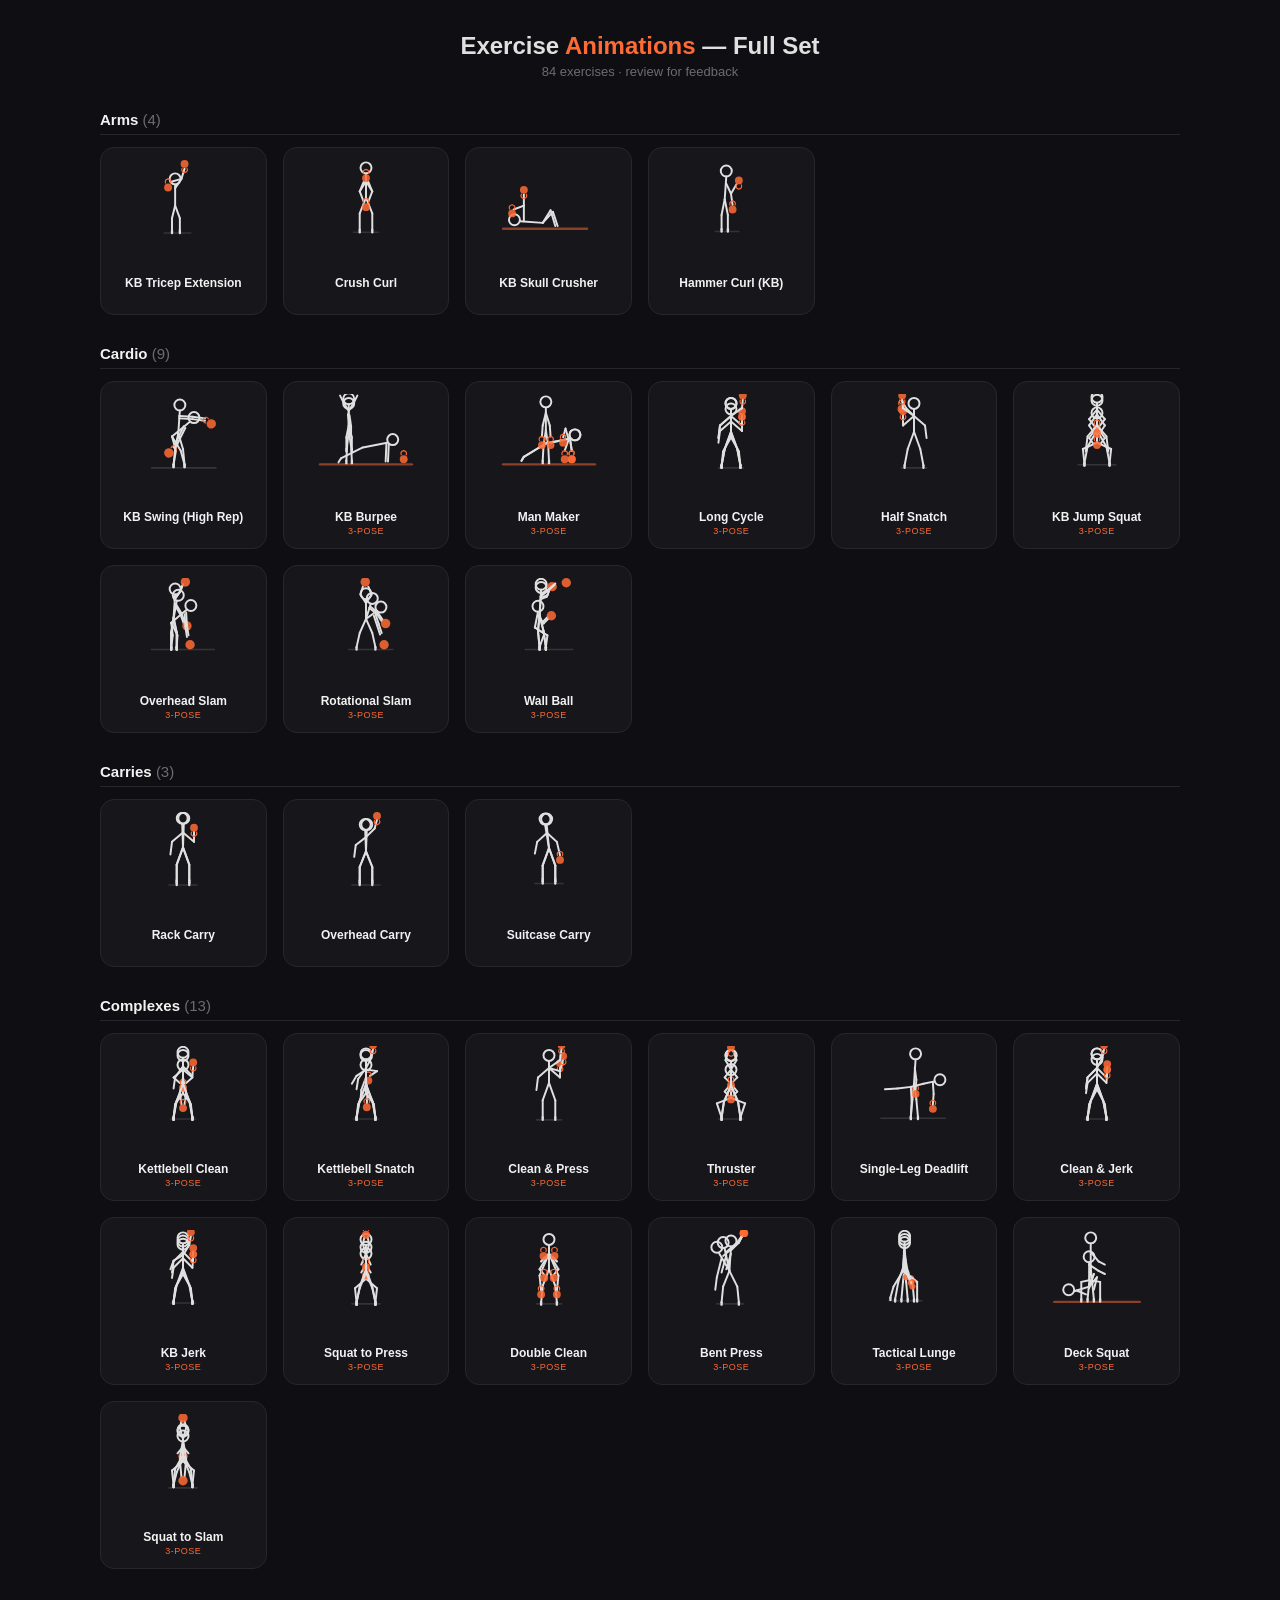
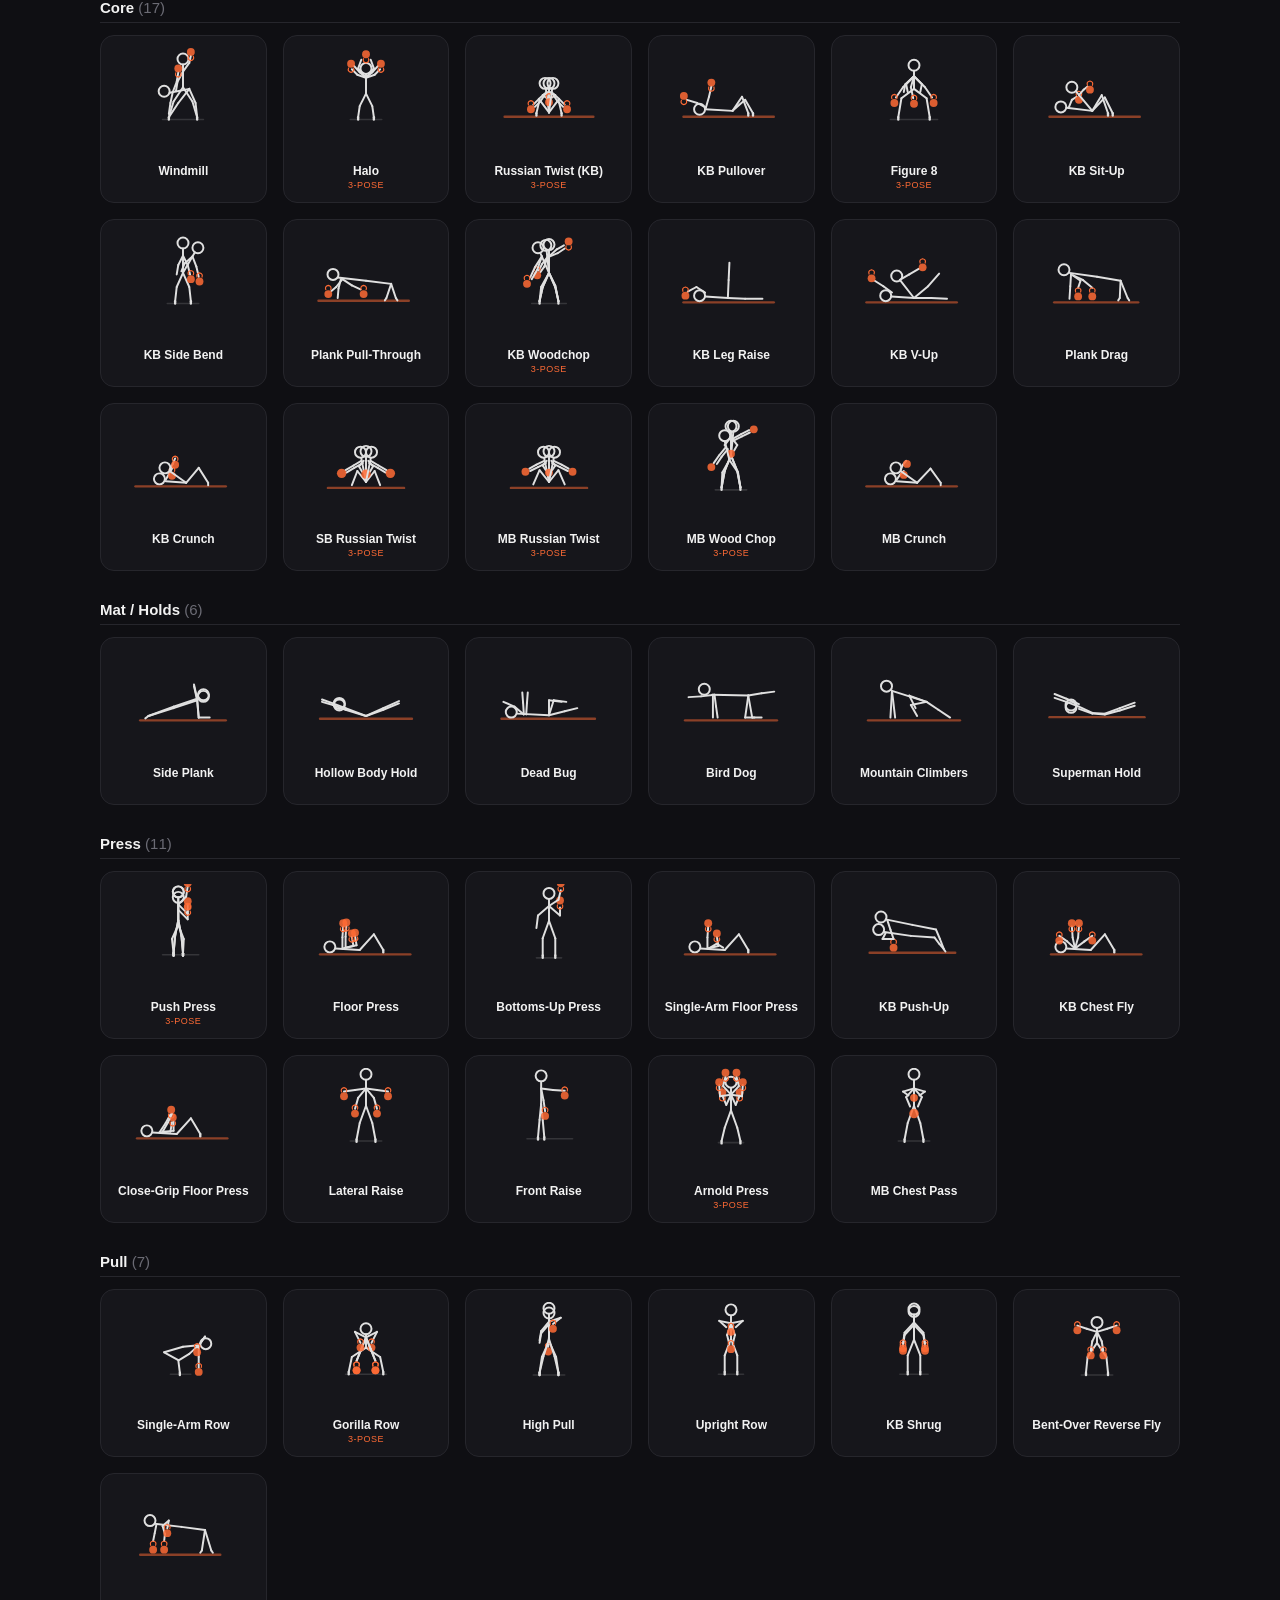
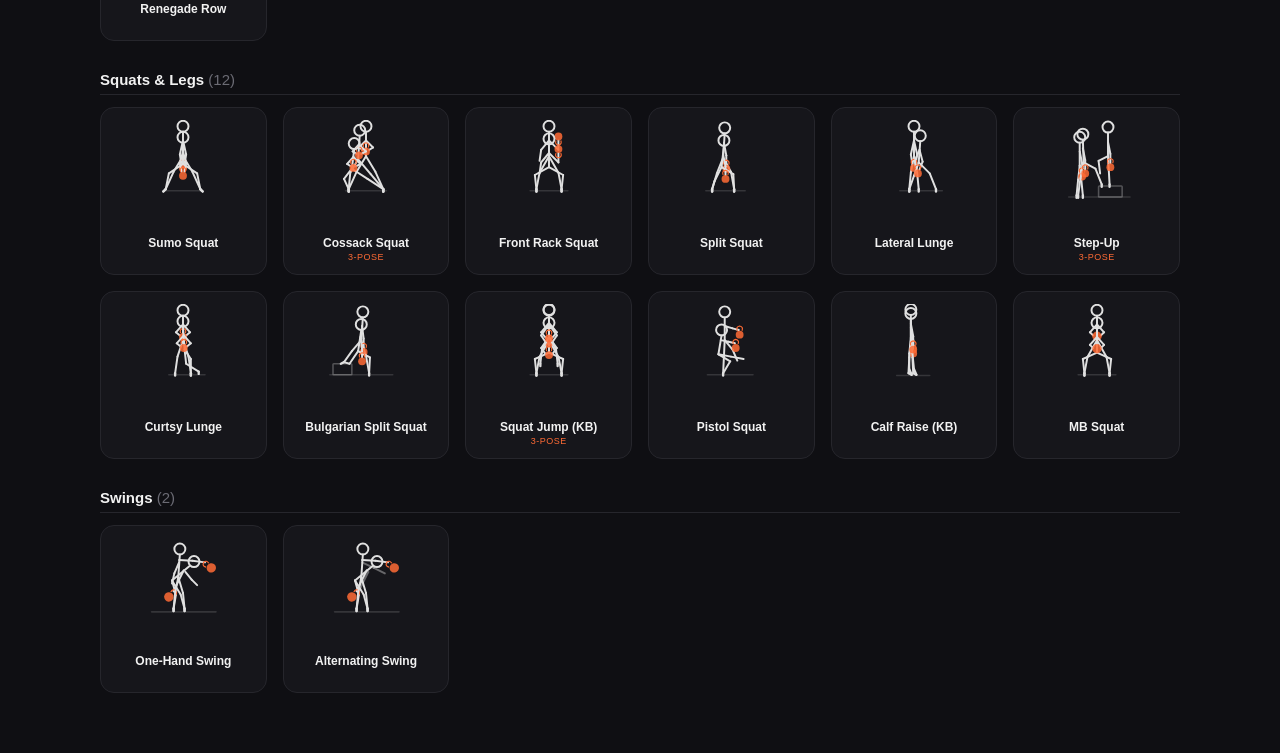
==== future-enhancements/all-exercise-animations-review.html @ 4487129f "Add animations for all 84 remaining exercises + review page 84 exercise animations across 9 movement" ====
<!doctype html><html><head><meta charset="utf-8"><meta name="viewport" content="width=device-width,initial-scale=1"><title>All Exercise Animations — Review</title><style>*{margin:0;padding:0;box-sizing:border-box}body{background:#0f0f13;color:#e0e0e0;font-family:-apple-system,BlinkMacSystemFont,"Segoe UI",Roboto,sans-serif;padding:32px 20px 60px}h1{text-align:center;font-size:24px;margin-bottom:4px}h1 span{color:#ff6b35}.sub{text-align:center;color:#6b6b74;font-size:13px;margin-bottom:32px}h2{max-width:1080px;margin:30px auto 12px;font-size:15px;color:#f2f2f2;border-bottom:1px solid #26262c;padding-bottom:6px}h2 span{color:#6b6b74;font-weight:400}.grid{display:grid;grid-template-columns:repeat(auto-fill,minmax(150px,1fr));gap:16px;max-width:1080px;margin:0 auto}.card{background:#16161b;border:1px solid #26262c;border-radius:14px;padding:12px 8px 12px;text-align:center;position:relative}.anim{width:110px;height:110px;margin:0 auto 6px;position:relative}.anim svg{width:100%;height:100%;display:block}.name{font-size:12px;font-weight:600;color:#f2f2f2}.tag{font-size:9px;color:#ff6b35;letter-spacing:.5px;text-transform:uppercase;margin-top:2px;height:10px}
.pose-a,.pose-b{animation-duration:1.4s;animation-iteration-count:infinite}.pose-a{animation-name:showA}.pose-b{animation-name:showB}
@keyframes showA{0%{opacity:1;animation-timing-function:ease-in-out}10%{opacity:1;animation-timing-function:ease-in-out}45%{opacity:0}60%{opacity:0;animation-timing-function:ease-in-out}95%{opacity:1}100%{opacity:1}}
@keyframes showB{0%{opacity:0;animation-timing-function:ease-in-out}10%{opacity:0;animation-timing-function:ease-in-out}45%{opacity:1}60%{opacity:1;animation-timing-function:ease-in-out}95%{opacity:0}100%{opacity:0}}
.lunge-a,.lunge-mid,.lunge-b{animation-duration:2.4s;animation-iteration-count:infinite}.lunge-a{animation-name:lungeA}.lunge-mid{animation-name:lungeMid}.lunge-b{animation-name:lungeB}
@keyframes lungeA{0%{opacity:1;animation-timing-function:ease-in-out}10%{opacity:1;animation-timing-function:ease-in-out}20%{opacity:0}85%{opacity:0;animation-timing-function:ease-in-out}95%{opacity:1}100%{opacity:1}}
@keyframes lungeMid{0%{opacity:0}10%{opacity:0;animation-timing-function:ease-in-out}20%{opacity:1;animation-timing-function:ease-in-out}35%{opacity:1;animation-timing-function:ease-in-out}45%{opacity:0}55%{opacity:0;animation-timing-function:ease-in-out}65%{opacity:1;animation-timing-function:ease-in-out}85%{opacity:1;animation-timing-function:ease-in-out}95%{opacity:0}100%{opacity:0}}
@keyframes lungeB{0%{opacity:0}35%{opacity:0;animation-timing-function:ease-in-out}45%{opacity:1}55%{opacity:1;animation-timing-function:ease-in-out}65%{opacity:0}100%{opacity:0}}</style></head><body><h1>Exercise <span>Animations</span> — Full Set</h1><div class="sub">84 exercises · review for feedback</div><h2>Arms <span>(4)</span></h2><div class="grid"><div class="card"><div class="anim"><svg viewBox="0 0 140 140" fill="none" xmlns="http://www.w3.org/2000/svg">
  <line x1="46" y1="93" x2="80" y2="93" stroke="#e0e0e0" stroke-width="2" stroke-linecap="round" opacity=".15"/>
  <g>
    <circle cx="60" cy="24" r="7" stroke="#e0e0e0" stroke-width="2.5"/>
    <line x1="60" y1="31" x2="60" y2="58" stroke="#e0e0e0" stroke-width="2.5" stroke-linecap="round"/>
    <line x1="60" y1="58" x2="56" y2="74" stroke="#e0e0e0" stroke-width="2.5" stroke-linecap="round"/>
    <line x1="56" y1="74" x2="56" y2="90" stroke="#e0e0e0" stroke-width="2.5" stroke-linecap="round"/>
    <line x1="60" y1="58" x2="66" y2="74" stroke="#e0e0e0" stroke-width="2.5" stroke-linecap="round"/>
    <line x1="66" y1="74" x2="66" y2="90" stroke="#e0e0e0" stroke-width="2.5" stroke-linecap="round"/>
    <line x1="56" y1="90" x2="56" y2="93" stroke="#e0e0e0" stroke-width="3" stroke-linecap="round"/>
    <line x1="66" y1="90" x2="66" y2="93" stroke="#e0e0e0" stroke-width="3" stroke-linecap="round"/>
    <line x1="60" y1="36" x2="68" y2="24" stroke="#e0e0e0" stroke-width="2.5" stroke-linecap="round"/>
  </g>
  <g class="pose-a">
    <line x1="68" y1="24" x2="72" y2="11" stroke="#e0e0e0" stroke-width="2.5" stroke-linecap="round"/>
    <circle cx="72" cy="5" r="5" fill="#ff6b35" opacity=".85"/>
    <path d="M69,10 Q67,15 72,16 Q77,15 75,10" stroke="#ff6b35" stroke-width="1.5" fill="none"/>
  </g>
  <g class="pose-b">
    <line x1="68" y1="24" x2="54" y2="28" stroke="#e0e0e0" stroke-width="2.5" stroke-linecap="round"/>
    <circle cx="51" cy="35" r="5" fill="#ff6b35" opacity=".85"/>
    <path d="M48,30 Q46,25 51,24 Q56,25 54,30" stroke="#ff6b35" stroke-width="1.5" fill="none"/>
  </g>
</svg></div><div class="name">KB Tricep Extension</div><div class="tag"></div></div><div class="card"><div class="anim"><svg viewBox="0 0 140 140" fill="none" xmlns="http://www.w3.org/2000/svg">
  <line x1="54" y1="92" x2="86" y2="92" stroke="#e0e0e0" stroke-width="2" stroke-linecap="round" opacity=".15"/>
  <g>
    <circle cx="70" cy="10" r="7" stroke="#e0e0e0" stroke-width="2.5"/>
    <line x1="70" y1="17" x2="70" y2="48" stroke="#e0e0e0" stroke-width="2.5" stroke-linecap="round"/>
    <line x1="70" y1="48" x2="62" y2="68" stroke="#e0e0e0" stroke-width="2.5" stroke-linecap="round"/>
    <line x1="62" y1="68" x2="62" y2="89" stroke="#e0e0e0" stroke-width="2.5" stroke-linecap="round"/>
    <line x1="70" y1="48" x2="78" y2="68" stroke="#e0e0e0" stroke-width="2.5" stroke-linecap="round"/>
    <line x1="78" y1="68" x2="78" y2="89" stroke="#e0e0e0" stroke-width="2.5" stroke-linecap="round"/>
    <line x1="62" y1="89" x2="62" y2="92" stroke="#e0e0e0" stroke-width="3" stroke-linecap="round"/>
    <line x1="78" y1="89" x2="78" y2="92" stroke="#e0e0e0" stroke-width="3" stroke-linecap="round"/>
    <line x1="70" y1="27" x2="62" y2="40" stroke="#e0e0e0" stroke-width="2.5" stroke-linecap="round"/>
    <line x1="70" y1="27" x2="78" y2="40" stroke="#e0e0e0" stroke-width="2.5" stroke-linecap="round"/>
  </g>
  <g class="pose-a">
    <line x1="62" y1="40" x2="67" y2="53" stroke="#e0e0e0" stroke-width="2.5" stroke-linecap="round"/>
    <line x1="78" y1="40" x2="73" y2="53" stroke="#e0e0e0" stroke-width="2.5" stroke-linecap="round"/>
    <circle cx="70" cy="60" r="5" fill="#ff6b35" opacity=".85"/>
    <path d="M67,55 Q65,50 70,49 Q75,50 73,55" stroke="#ff6b35" stroke-width="1.5" fill="none"/>
  </g>
  <g class="pose-b">
    <line x1="62" y1="40" x2="67" y2="28" stroke="#e0e0e0" stroke-width="2.5" stroke-linecap="round"/>
    <line x1="78" y1="40" x2="73" y2="28" stroke="#e0e0e0" stroke-width="2.5" stroke-linecap="round"/>
    <circle cx="70" cy="23" r="5" fill="#ff6b35" opacity=".85"/>
    <path d="M67,18 Q65,13 70,12 Q75,13 73,18" stroke="#ff6b35" stroke-width="1.5" fill="none"/>
  </g>
</svg></div><div class="name">Crush Curl</div><div class="tag"></div></div><div class="card"><div class="anim"><svg viewBox="0 0 140 140" fill="none" xmlns="http://www.w3.org/2000/svg">
  <rect x="10" y="86" width="110" height="3" rx="1.5" fill="#ff6b35" opacity=".5"/>
  <g>
    <circle cx="26" cy="76" r="7" stroke="#e0e0e0" stroke-width="2.5"/>
    <line x1="33" y1="78" x2="62" y2="80" stroke="#e0e0e0" stroke-width="2.5" stroke-linecap="round"/>
    <line x1="62" y1="80" x2="72" y2="64" stroke="#e0e0e0" stroke-width="2.5" stroke-linecap="round"/>
    <line x1="72" y1="64" x2="78" y2="84" stroke="#e0e0e0" stroke-width="2.5" stroke-linecap="round"/>
    <line x1="62" y1="80" x2="75" y2="66" stroke="#e0e0e0" stroke-width="2.5" stroke-linecap="round"/>
    <line x1="75" y1="66" x2="81" y2="84" stroke="#e0e0e0" stroke-width="2.5" stroke-linecap="round"/>
    <line x1="38" y1="78" x2="38" y2="58" stroke="#e0e0e0" stroke-width="2.5" stroke-linecap="round"/>
  </g>
  <g class="pose-a">
    <line x1="38" y1="58" x2="38" y2="44" stroke="#e0e0e0" stroke-width="2.5" stroke-linecap="round"/>
    <circle cx="38" cy="38" r="5" fill="#ff6b35" opacity=".85"/>
    <path d="M35,43 Q33,48 38,49 Q43,48 41,43" stroke="#ff6b35" stroke-width="1.5" fill="none"/>
  </g>
  <g class="pose-b">
    <line x1="38" y1="58" x2="25" y2="63" stroke="#e0e0e0" stroke-width="2.5" stroke-linecap="round"/>
    <circle cx="23" cy="68" r="5" fill="#ff6b35" opacity=".85"/>
    <path d="M20,63 Q18,58 23,57 Q28,58 26,63" stroke="#ff6b35" stroke-width="1.5" fill="none"/>
  </g>
</svg></div><div class="name">KB Skull Crusher</div><div class="tag"></div></div><div class="card"><div class="anim"><svg viewBox="0 0 140 140" fill="none" xmlns="http://www.w3.org/2000/svg">
  <line x1="50" y1="91" x2="80" y2="91" stroke="#e0e0e0" stroke-width="2" stroke-linecap="round" opacity=".15"/>
  <g>
    <circle cx="64" cy="14" r="7" stroke="#e0e0e0" stroke-width="2.5"/>
    <line x1="64" y1="21" x2="62" y2="50" stroke="#e0e0e0" stroke-width="2.5" stroke-linecap="round"/>
    <line x1="62" y1="50" x2="58" y2="70" stroke="#e0e0e0" stroke-width="2.5" stroke-linecap="round"/>
    <line x1="58" y1="70" x2="58" y2="88" stroke="#e0e0e0" stroke-width="2.5" stroke-linecap="round"/>
    <line x1="62" y1="50" x2="66" y2="70" stroke="#e0e0e0" stroke-width="2.5" stroke-linecap="round"/>
    <line x1="66" y1="70" x2="66" y2="88" stroke="#e0e0e0" stroke-width="2.5" stroke-linecap="round"/>
    <line x1="58" y1="88" x2="58" y2="91" stroke="#e0e0e0" stroke-width="3" stroke-linecap="round"/>
    <line x1="66" y1="88" x2="66" y2="91" stroke="#e0e0e0" stroke-width="3" stroke-linecap="round"/>
    <line x1="64" y1="30" x2="70" y2="43" stroke="#e0e0e0" stroke-width="2.5" stroke-linecap="round"/>
  </g>
  <g class="pose-a">
    <line x1="70" y1="43" x2="72" y2="57" stroke="#e0e0e0" stroke-width="2.5" stroke-linecap="round"/>
    <circle cx="72" cy="63" r="5" fill="#ff6b35" opacity=".85"/>
    <path d="M69,58 Q67,53 72,52 Q77,53 75,58" stroke="#ff6b35" stroke-width="1.5" fill="none"/>
  </g>
  <g class="pose-b">
    <line x1="70" y1="43" x2="77" y2="31" stroke="#e0e0e0" stroke-width="2.5" stroke-linecap="round"/>
    <circle cx="80" cy="26" r="5" fill="#ff6b35" opacity=".85"/>
    <path d="M77,31 Q75,36 80,37 Q85,36 83,31" stroke="#ff6b35" stroke-width="1.5" fill="none"/>
  </g>
</svg></div><div class="name">Hammer Curl (KB)</div><div class="tag"></div></div></div><h2>Cardio <span>(9)</span></h2><div class="grid"><div class="card"><div class="anim"><svg viewBox="0 0 140 140" fill="none" xmlns="http://www.w3.org/2000/svg">
    <line x1="30" y1="94" x2="112" y2="94" stroke="#e0e0e0" stroke-width="2" stroke-linecap="round" opacity=".15"/>
    <g class="pose-a">
      <circle cx="84" cy="30" r="7" stroke="#e0e0e0" stroke-width="2.5"/>
      <line x1="78" y1="36" x2="56" y2="54" stroke="#e0e0e0" stroke-width="2.5" stroke-linecap="round"/>
      <line x1="56" y1="54" x2="61" y2="72" stroke="#e0e0e0" stroke-width="2.5" stroke-linecap="round"/>
      <line x1="61" y1="72" x2="58" y2="90" stroke="#e0e0e0" stroke-width="2.5" stroke-linecap="round"/>
      <line x1="56" y1="54" x2="67" y2="72" stroke="#e0e0e0" stroke-width="2.5" stroke-linecap="round"/>
      <line x1="67" y1="72" x2="72" y2="90" stroke="#e0e0e0" stroke-width="2.5" stroke-linecap="round"/>
      <line x1="71" y1="41" x2="64" y2="55" stroke="#e0e0e0" stroke-width="2.5" stroke-linecap="round"/>
      <line x1="64" y1="55" x2="58" y2="68" stroke="#e0e0e0" stroke-width="2.5" stroke-linecap="round"/>
      <line x1="73" y1="43" x2="66" y2="57" stroke="#e0e0e0" stroke-width="2.5" stroke-linecap="round"/>
      <line x1="66" y1="57" x2="60" y2="70" stroke="#e0e0e0" stroke-width="2.5" stroke-linecap="round"/>
      <g transform="translate(52,75) rotate(49)">
        <circle r="6" fill="#ff6b35" opacity=".85"/>
        <path d="M-3,-6 Q-5,-11 0,-12 Q5,-11 3,-6" stroke="#ff6b35" stroke-width="1.5" fill="none"/>
      </g>
      <line x1="58" y1="90" x2="58" y2="93" stroke="#e0e0e0" stroke-width="3" stroke-linecap="round"/>
      <line x1="72" y1="90" x2="72" y2="93" stroke="#e0e0e0" stroke-width="3" stroke-linecap="round"/>
    </g>
    <g class="pose-b">
      <circle cx="66" cy="14" r="7" stroke="#e0e0e0" stroke-width="2.5"/>
      <line x1="66" y1="21" x2="64" y2="50" stroke="#e0e0e0" stroke-width="2.5" stroke-linecap="round"/>
      <line x1="64" y1="50" x2="60" y2="70" stroke="#e0e0e0" stroke-width="2.5" stroke-linecap="round"/>
      <line x1="60" y1="70" x2="58" y2="90" stroke="#e0e0e0" stroke-width="2.5" stroke-linecap="round"/>
      <line x1="64" y1="50" x2="70" y2="70" stroke="#e0e0e0" stroke-width="2.5" stroke-linecap="round"/>
      <line x1="70" y1="70" x2="72" y2="90" stroke="#e0e0e0" stroke-width="2.5" stroke-linecap="round"/>
      <line x1="65" y1="28" x2="82" y2="29" stroke="#e0e0e0" stroke-width="2.5" stroke-linecap="round"/>
      <line x1="82" y1="29" x2="98" y2="31" stroke="#e0e0e0" stroke-width="2.5" stroke-linecap="round"/>
      <line x1="65" y1="31" x2="82" y2="32" stroke="#e0e0e0" stroke-width="2.5" stroke-linecap="round"/>
      <line x1="82" y1="32" x2="98" y2="34" stroke="#e0e0e0" stroke-width="2.5" stroke-linecap="round"/>
      <g transform="translate(106,38) rotate(-55)">
        <circle r="6" fill="#ff6b35" opacity=".85"/>
        <path d="M-3,-6 Q-5,-11 0,-12 Q5,-11 3,-6" stroke="#ff6b35" stroke-width="1.5" fill="none"/>
      </g>
      <line x1="58" y1="90" x2="58" y2="93" stroke="#e0e0e0" stroke-width="3" stroke-linecap="round"/>
      <line x1="72" y1="90" x2="72" y2="93" stroke="#e0e0e0" stroke-width="3" stroke-linecap="round"/>
    </g>
  </svg></div><div class="name">KB Swing (High Rep)</div><div class="tag"></div></div><div class="card"><div class="anim"><svg viewBox="0 0 140 140" fill="none" xmlns="http://www.w3.org/2000/svg">
    <rect x="10" y="88" width="120" height="3" rx="1.5" fill="#ff6b35" opacity=".5"/>
    <g>
      <circle cx="118" cy="83" r="5" fill="#ff6b35" opacity=".85"/>
      <path d="M115,78 Q113,73 118,72 Q123,73 121,78" stroke="#ff6b35" stroke-width="1.5" fill="none"/>
    </g>
    <g class="lunge-a">
      <circle cx="48" cy="12" r="7" stroke="#e0e0e0" stroke-width="2.5"/>
      <line x1="48" y1="19" x2="48" y2="48" stroke="#e0e0e0" stroke-width="2.5" stroke-linecap="round"/>
      <line x1="48" y1="48" x2="46" y2="66" stroke="#e0e0e0" stroke-width="2.5" stroke-linecap="round"/>
      <line x1="46" y1="66" x2="45" y2="85" stroke="#e0e0e0" stroke-width="2.5" stroke-linecap="round"/>
      <line x1="48" y1="48" x2="51" y2="66" stroke="#e0e0e0" stroke-width="2.5" stroke-linecap="round"/>
      <line x1="51" y1="66" x2="52" y2="85" stroke="#e0e0e0" stroke-width="2.5" stroke-linecap="round"/>
      <line x1="47" y1="26" x2="49" y2="40" stroke="#e0e0e0" stroke-width="2.5" stroke-linecap="round"/>
      <line x1="49" y1="40" x2="49" y2="53" stroke="#e0e0e0" stroke-width="2.5" stroke-linecap="round"/>
      <line x1="49" y1="27" x2="51" y2="41" stroke="#e0e0e0" stroke-width="2.5" stroke-linecap="round"/>
      <line x1="51" y1="41" x2="51" y2="54" stroke="#e0e0e0" stroke-width="2.5" stroke-linecap="round"/>
      <line x1="45" y1="85" x2="45" y2="88" stroke="#e0e0e0" stroke-width="3" stroke-linecap="round"/>
      <line x1="52" y1="85" x2="52" y2="88" stroke="#e0e0e0" stroke-width="3" stroke-linecap="round"/>
    </g>
    <g class="lunge-mid">
      <circle cx="104" cy="58" r="7" stroke="#e0e0e0" stroke-width="2.5"/>
      <line x1="97" y1="62" x2="66" y2="68" stroke="#e0e0e0" stroke-width="2.5" stroke-linecap="round"/>
      <line x1="66" y1="68" x2="38" y2="82" stroke="#e0e0e0" stroke-width="2.5" stroke-linecap="round"/>
      <line x1="38" y1="82" x2="35" y2="87" stroke="#e0e0e0" stroke-width="2.5" stroke-linecap="round"/>
      <line x1="96" y1="63" x2="95" y2="86" stroke="#e0e0e0" stroke-width="2.5" stroke-linecap="round"/>
      <line x1="99" y1="64" x2="98" y2="86" stroke="#e0e0e0" stroke-width="2.5" stroke-linecap="round"/>
    </g>
    <g class="lunge-b">
      <circle cx="48" cy="6" r="7" stroke="#e0e0e0" stroke-width="2.5"/>
      <line x1="48" y1="13" x2="48" y2="40" stroke="#e0e0e0" stroke-width="2.5" stroke-linecap="round"/>
      <line x1="47" y1="20" x2="41" y2="10" stroke="#e0e0e0" stroke-width="2.5" stroke-linecap="round"/>
      <line x1="41" y1="10" x2="37" y2="2" stroke="#e0e0e0" stroke-width="2.5" stroke-linecap="round"/>
      <line x1="49" y1="20" x2="55" y2="10" stroke="#e0e0e0" stroke-width="2.5" stroke-linecap="round"/>
      <line x1="55" y1="10" x2="59" y2="2" stroke="#e0e0e0" stroke-width="2.5" stroke-linecap="round"/>
      <line x1="48" y1="40" x2="45" y2="55" stroke="#e0e0e0" stroke-width="2.5" stroke-linecap="round"/>
      <line x1="45" y1="55" x2="45" y2="70" stroke="#e0e0e0" stroke-width="2.5" stroke-linecap="round"/>
      <line x1="48" y1="40" x2="52" y2="55" stroke="#e0e0e0" stroke-width="2.5" stroke-linecap="round"/>
      <line x1="52" y1="55" x2="52" y2="70" stroke="#e0e0e0" stroke-width="2.5" stroke-linecap="round"/>
      <line x1="45" y1="70" x2="45" y2="73" stroke="#e0e0e0" stroke-width="3" stroke-linecap="round"/>
      <line x1="52" y1="70" x2="52" y2="73" stroke="#e0e0e0" stroke-width="3" stroke-linecap="round"/>
    </g>
  </svg></div><div class="name">KB Burpee</div><div class="tag">3-pose</div></div><div class="card"><div class="anim"><svg viewBox="0 0 140 140" fill="none" xmlns="http://www.w3.org/2000/svg">
    <rect x="10" y="88" width="120" height="3" rx="1.5" fill="#ff6b35" opacity=".5"/>
    <g class="lunge-a">
      <circle cx="103" cy="52" r="7" stroke="#e0e0e0" stroke-width="2.5"/>
      <line x1="96" y1="57" x2="66" y2="63" stroke="#e0e0e0" stroke-width="2.5" stroke-linecap="round"/>
      <line x1="66" y1="63" x2="38" y2="80" stroke="#e0e0e0" stroke-width="2.5" stroke-linecap="round"/>
      <line x1="38" y1="80" x2="35" y2="85" stroke="#e0e0e0" stroke-width="2.5" stroke-linecap="round"/>
      <line x1="95" y1="58" x2="90" y2="72" stroke="#e0e0e0" stroke-width="2.5" stroke-linecap="round"/>
      <line x1="97" y1="59" x2="99" y2="72" stroke="#e0e0e0" stroke-width="2.5" stroke-linecap="round"/>
      <circle cx="90" cy="83" r="5" fill="#ff6b35" opacity=".85"/>
      <path d="M87,78 Q85,73 90,72 Q95,73 93,78" stroke="#ff6b35" stroke-width="1.5" fill="none"/>
      <circle cx="99" cy="83" r="5" fill="#ff6b35" opacity=".85"/>
      <path d="M96,78 Q94,73 99,72 Q104,73 101,78" stroke="#ff6b35" stroke-width="1.5" fill="none"/>
    </g>
    <g class="lunge-mid">
      <circle cx="103" cy="52" r="7" stroke="#e0e0e0" stroke-width="2.5"/>
      <line x1="96" y1="57" x2="66" y2="63" stroke="#e0e0e0" stroke-width="2.5" stroke-linecap="round"/>
      <line x1="66" y1="63" x2="38" y2="80" stroke="#e0e0e0" stroke-width="2.5" stroke-linecap="round"/>
      <line x1="38" y1="80" x2="35" y2="85" stroke="#e0e0e0" stroke-width="2.5" stroke-linecap="round"/>
      <line x1="97" y1="59" x2="99" y2="72" stroke="#e0e0e0" stroke-width="2.5" stroke-linecap="round"/>
      <circle cx="99" cy="83" r="5" fill="#ff6b35" opacity=".85"/>
      <path d="M96,78 Q94,73 99,72 Q104,73 101,78" stroke="#ff6b35" stroke-width="1.5" fill="none"/>
      <line x1="95" y1="58" x2="91" y2="44" stroke="#e0e0e0" stroke-width="2.5" stroke-linecap="round"/>
      <line x1="91" y1="44" x2="88" y2="55" stroke="#e0e0e0" stroke-width="2.5" stroke-linecap="round"/>
      <circle cx="88" cy="62" r="5" fill="#ff6b35" opacity=".85"/>
      <path d="M85,57 Q83,52 88,51 Q93,52 90,57" stroke="#ff6b35" stroke-width="1.5" fill="none"/>
    </g>
    <g class="lunge-b">
      <circle cx="66" cy="10" r="7" stroke="#e0e0e0" stroke-width="2.5"/>
      <line x1="66" y1="17" x2="66" y2="46" stroke="#e0e0e0" stroke-width="2.5" stroke-linecap="round"/>
      <line x1="66" y1="46" x2="63" y2="66" stroke="#e0e0e0" stroke-width="2.5" stroke-linecap="round"/>
      <line x1="63" y1="66" x2="62" y2="85" stroke="#e0e0e0" stroke-width="2.5" stroke-linecap="round"/>
      <line x1="66" y1="46" x2="69" y2="66" stroke="#e0e0e0" stroke-width="2.5" stroke-linecap="round"/>
      <line x1="69" y1="66" x2="70" y2="85" stroke="#e0e0e0" stroke-width="2.5" stroke-linecap="round"/>
      <line x1="66" y1="24" x2="62" y2="40" stroke="#e0e0e0" stroke-width="2.5" stroke-linecap="round"/>
      <line x1="62" y1="40" x2="61" y2="54" stroke="#e0e0e0" stroke-width="2.5" stroke-linecap="round"/>
      <line x1="66" y1="24" x2="71" y2="40" stroke="#e0e0e0" stroke-width="2.5" stroke-linecap="round"/>
      <line x1="71" y1="40" x2="72" y2="54" stroke="#e0e0e0" stroke-width="2.5" stroke-linecap="round"/>
      <circle cx="61" cy="65" r="5" fill="#ff6b35" opacity=".85"/>
      <path d="M58,60 Q56,55 61,54 Q66,55 64,60" stroke="#ff6b35" stroke-width="1.5" fill="none"/>
      <circle cx="72" cy="65" r="5" fill="#ff6b35" opacity=".85"/>
      <path d="M69,60 Q67,55 72,54 Q77,55 75,60" stroke="#ff6b35" stroke-width="1.5" fill="none"/>
      <line x1="62" y1="85" x2="62" y2="88" stroke="#e0e0e0" stroke-width="3" stroke-linecap="round"/>
      <line x1="70" y1="85" x2="70" y2="88" stroke="#e0e0e0" stroke-width="3" stroke-linecap="round"/>
    </g>
  </svg></div><div class="name">Man Maker</div><div class="tag">3-pose</div></div><div class="card"><div class="anim"><svg viewBox="0 0 140 140" fill="none" xmlns="http://www.w3.org/2000/svg">
    <line x1="54" y1="94" x2="86" y2="94" stroke="#e0e0e0" stroke-width="2" stroke-linecap="round" opacity=".15"/>
    <g class="lunge-a">
      <circle cx="70" cy="12" r="7" stroke="#e0e0e0" stroke-width="2.5"/>
      <line x1="70" y1="19" x2="70" y2="48" stroke="#e0e0e0" stroke-width="2.5" stroke-linecap="round"/>
      <line x1="70" y1="48" x2="62" y2="70" stroke="#e0e0e0" stroke-width="2.5" stroke-linecap="round"/>
      <line x1="62" y1="70" x2="58" y2="91" stroke="#e0e0e0" stroke-width="2.5" stroke-linecap="round"/>
      <line x1="70" y1="48" x2="78" y2="70" stroke="#e0e0e0" stroke-width="2.5" stroke-linecap="round"/>
      <line x1="78" y1="70" x2="82" y2="91" stroke="#e0e0e0" stroke-width="2.5" stroke-linecap="round"/>
      <line x1="70" y1="28" x2="56" y2="40" stroke="#e0e0e0" stroke-width="2.5" stroke-linecap="round"/>
      <line x1="56" y1="40" x2="54" y2="56" stroke="#e0e0e0" stroke-width="2.5" stroke-linecap="round"/>
      <line x1="70" y1="28" x2="84" y2="40" stroke="#e0e0e0" stroke-width="2.5" stroke-linecap="round"/>
      <line x1="84" y1="40" x2="84" y2="26" stroke="#e0e0e0" stroke-width="2.5" stroke-linecap="round"/>
      <circle cx="84" cy="22" r="5" fill="#ff6b35" opacity=".85"/>
      <path d="M81,27 Q79,32 84,33 Q89,32 87,27" stroke="#ff6b35" stroke-width="1.5" fill="none"/>
      <line x1="58" y1="91" x2="58" y2="94" stroke="#e0e0e0" stroke-width="3" stroke-linecap="round"/>
      <line x1="82" y1="91" x2="82" y2="94" stroke="#e0e0e0" stroke-width="3" stroke-linecap="round"/>
    </g>
    <g class="lunge-mid">
      <circle cx="70" cy="19" r="7" stroke="#e0e0e0" stroke-width="2.5"/>
      <line x1="70" y1="26" x2="70" y2="55" stroke="#e0e0e0" stroke-width="2.5" stroke-linecap="round"/>
      <line x1="70" y1="55" x2="60" y2="73" stroke="#e0e0e0" stroke-width="2.5" stroke-linecap="round"/>
      <line x1="60" y1="73" x2="58" y2="91" stroke="#e0e0e0" stroke-width="2.5" stroke-linecap="round"/>
      <line x1="70" y1="55" x2="80" y2="73" stroke="#e0e0e0" stroke-width="2.5" stroke-linecap="round"/>
      <line x1="80" y1="73" x2="82" y2="91" stroke="#e0e0e0" stroke-width="2.5" stroke-linecap="round"/>
      <line x1="70" y1="35" x2="56" y2="47" stroke="#e0e0e0" stroke-width="2.5" stroke-linecap="round"/>
      <line x1="56" y1="47" x2="54" y2="62" stroke="#e0e0e0" stroke-width="2.5" stroke-linecap="round"/>
      <line x1="70" y1="35" x2="84" y2="47" stroke="#e0e0e0" stroke-width="2.5" stroke-linecap="round"/>
      <line x1="84" y1="47" x2="84" y2="33" stroke="#e0e0e0" stroke-width="2.5" stroke-linecap="round"/>
      <circle cx="84" cy="29" r="5" fill="#ff6b35" opacity=".85"/>
      <path d="M81,34 Q79,39 84,40 Q89,39 87,34" stroke="#ff6b35" stroke-width="1.5" fill="none"/>
      <line x1="58" y1="91" x2="58" y2="94" stroke="#e0e0e0" stroke-width="3" stroke-linecap="round"/>
      <line x1="82" y1="91" x2="82" y2="94" stroke="#e0e0e0" stroke-width="3" stroke-linecap="round"/>
    </g>
    <g class="lunge-b">
      <circle cx="70" cy="12" r="7" stroke="#e0e0e0" stroke-width="2.5"/>
      <line x1="70" y1="19" x2="70" y2="48" stroke="#e0e0e0" stroke-width="2.5" stroke-linecap="round"/>
      <line x1="70" y1="48" x2="62" y2="70" stroke="#e0e0e0" stroke-width="2.5" stroke-linecap="round"/>
      <line x1="62" y1="70" x2="58" y2="91" stroke="#e0e0e0" stroke-width="2.5" stroke-linecap="round"/>
      <line x1="70" y1="48" x2="78" y2="70" stroke="#e0e0e0" stroke-width="2.5" stroke-linecap="round"/>
      <line x1="78" y1="70" x2="82" y2="91" stroke="#e0e0e0" stroke-width="2.5" stroke-linecap="round"/>
      <line x1="70" y1="28" x2="56" y2="40" stroke="#e0e0e0" stroke-width="2.5" stroke-linecap="round"/>
      <line x1="56" y1="40" x2="54" y2="56" stroke="#e0e0e0" stroke-width="2.5" stroke-linecap="round"/>
      <line x1="70" y1="28" x2="84" y2="18" stroke="#e0e0e0" stroke-width="2.5" stroke-linecap="round"/>
      <line x1="84" y1="18" x2="85" y2="7" stroke="#e0e0e0" stroke-width="2.5" stroke-linecap="round"/>
      <circle cx="85" cy="2" r="5" fill="#ff6b35" opacity=".85"/>
      <path d="M82,7 Q80,12 85,13 Q90,12 88,7" stroke="#ff6b35" stroke-width="1.5" fill="none"/>
      <line x1="58" y1="91" x2="58" y2="94" stroke="#e0e0e0" stroke-width="3" stroke-linecap="round"/>
      <line x1="82" y1="91" x2="82" y2="94" stroke="#e0e0e0" stroke-width="3" stroke-linecap="round"/>
    </g>
  </svg></div><div class="name">Long Cycle</div><div class="tag">3-pose</div></div><div class="card"><div class="anim"><svg viewBox="0 0 140 140" fill="none" xmlns="http://www.w3.org/2000/svg">
    <line x1="54" y1="94" x2="86" y2="94" stroke="#e0e0e0" stroke-width="2" stroke-linecap="round" opacity=".15"/>
    <g>
      <circle cx="70" cy="12" r="7" stroke="#e0e0e0" stroke-width="2.5"/>
      <line x1="70" y1="19" x2="70" y2="48" stroke="#e0e0e0" stroke-width="2.5" stroke-linecap="round"/>
      <line x1="70" y1="48" x2="62" y2="70" stroke="#e0e0e0" stroke-width="2.5" stroke-linecap="round"/>
      <line x1="62" y1="70" x2="58" y2="91" stroke="#e0e0e0" stroke-width="2.5" stroke-linecap="round"/>
      <line x1="70" y1="48" x2="78" y2="70" stroke="#e0e0e0" stroke-width="2.5" stroke-linecap="round"/>
      <line x1="78" y1="70" x2="82" y2="91" stroke="#e0e0e0" stroke-width="2.5" stroke-linecap="round"/>
      <line x1="70" y1="28" x2="84" y2="40" stroke="#e0e0e0" stroke-width="2.5" stroke-linecap="round"/>
      <line x1="84" y1="40" x2="86" y2="56" stroke="#e0e0e0" stroke-width="2.5" stroke-linecap="round"/>
      <line x1="58" y1="91" x2="58" y2="94" stroke="#e0e0e0" stroke-width="3" stroke-linecap="round"/>
      <line x1="82" y1="91" x2="82" y2="94" stroke="#e0e0e0" stroke-width="3" stroke-linecap="round"/>
    </g>
    <g class="lunge-a">
      <line x1="70" y1="28" x2="56" y2="40" stroke="#e0e0e0" stroke-width="2.5" stroke-linecap="round"/>
      <line x1="56" y1="40" x2="56" y2="26" stroke="#e0e0e0" stroke-width="2.5" stroke-linecap="round"/>
      <circle cx="56" cy="22" r="5" fill="#ff6b35" opacity=".85"/>
      <path d="M53,27 Q51,32 56,33 Q61,32 59,27" stroke="#ff6b35" stroke-width="1.5" fill="none"/>
    </g>
    <g class="lunge-mid">
      <line x1="70" y1="28" x2="60" y2="18" stroke="#e0e0e0" stroke-width="2.5" stroke-linecap="round"/>
      <line x1="60" y1="18" x2="54" y2="8" stroke="#e0e0e0" stroke-width="2.5" stroke-linecap="round"/>
      <circle cx="54" cy="19" r="5" fill="#ff6b35" opacity=".85"/>
      <path d="M51,14 Q49,9 54,8 Q59,9 57,14" stroke="#ff6b35" stroke-width="1.5" fill="none"/>
    </g>
    <g class="lunge-b">
      <line x1="70" y1="28" x2="56" y2="18" stroke="#e0e0e0" stroke-width="2.5" stroke-linecap="round"/>
      <line x1="56" y1="18" x2="55" y2="7" stroke="#e0e0e0" stroke-width="2.5" stroke-linecap="round"/>
      <circle cx="55" cy="2" r="5" fill="#ff6b35" opacity=".85"/>
      <path d="M52,7 Q50,12 55,13 Q60,12 58,7" stroke="#ff6b35" stroke-width="1.5" fill="none"/>
    </g>
  </svg></div><div class="name">Half Snatch</div><div class="tag">3-pose</div></div><div class="card"><div class="anim"><svg viewBox="0 0 140 140" fill="none" xmlns="http://www.w3.org/2000/svg">
    <line x1="46" y1="90" x2="94" y2="90" stroke="#e0e0e0" stroke-width="2" stroke-linecap="round" opacity=".15"/>
    <g class="lunge-a">
      <circle cx="70" cy="24" r="7" stroke="#e0e0e0" stroke-width="2.5"/>
      <line x1="70" y1="31" x2="70" y2="62" stroke="#e0e0e0" stroke-width="2.5" stroke-linecap="round"/>
      <line x1="70" y1="62" x2="52" y2="70" stroke="#e0e0e0" stroke-width="2.5" stroke-linecap="round"/>
      <line x1="52" y1="70" x2="54" y2="88" stroke="#e0e0e0" stroke-width="2.5" stroke-linecap="round"/>
      <line x1="70" y1="62" x2="88" y2="70" stroke="#e0e0e0" stroke-width="2.5" stroke-linecap="round"/>
      <line x1="88" y1="70" x2="86" y2="88" stroke="#e0e0e0" stroke-width="2.5" stroke-linecap="round"/>
      <line x1="70" y1="42" x2="60" y2="56" stroke="#e0e0e0" stroke-width="2.5" stroke-linecap="round"/>
      <line x1="60" y1="56" x2="66" y2="64" stroke="#e0e0e0" stroke-width="2.5" stroke-linecap="round"/>
      <line x1="70" y1="42" x2="80" y2="56" stroke="#e0e0e0" stroke-width="2.5" stroke-linecap="round"/>
      <line x1="80" y1="56" x2="74" y2="64" stroke="#e0e0e0" stroke-width="2.5" stroke-linecap="round"/>
      <circle cx="70" cy="65" r="5" fill="#ff6b35" opacity=".85"/>
      <path d="M67,60 Q65,55 70,54 Q75,55 73,60" stroke="#ff6b35" stroke-width="1.5" fill="none"/>
      <line x1="54" y1="88" x2="54" y2="91" stroke="#e0e0e0" stroke-width="3" stroke-linecap="round"/>
      <line x1="86" y1="88" x2="86" y2="91" stroke="#e0e0e0" stroke-width="3" stroke-linecap="round"/>
    </g>
    <g class="lunge-mid">
      <circle cx="70" cy="8" r="7" stroke="#e0e0e0" stroke-width="2.5"/>
      <line x1="70" y1="15" x2="70" y2="46" stroke="#e0e0e0" stroke-width="2.5" stroke-linecap="round"/>
      <line x1="70" y1="46" x2="58" y2="67" stroke="#e0e0e0" stroke-width="2.5" stroke-linecap="round"/>
      <line x1="58" y1="67" x2="54" y2="88" stroke="#e0e0e0" stroke-width="2.5" stroke-linecap="round"/>
      <line x1="70" y1="46" x2="82" y2="67" stroke="#e0e0e0" stroke-width="2.5" stroke-linecap="round"/>
      <line x1="82" y1="67" x2="86" y2="88" stroke="#e0e0e0" stroke-width="2.5" stroke-linecap="round"/>
      <line x1="70" y1="26" x2="60" y2="40" stroke="#e0e0e0" stroke-width="2.5" stroke-linecap="round"/>
      <line x1="60" y1="40" x2="66" y2="49" stroke="#e0e0e0" stroke-width="2.5" stroke-linecap="round"/>
      <line x1="70" y1="26" x2="80" y2="40" stroke="#e0e0e0" stroke-width="2.5" stroke-linecap="round"/>
      <line x1="80" y1="40" x2="74" y2="49" stroke="#e0e0e0" stroke-width="2.5" stroke-linecap="round"/>
      <circle cx="70" cy="50" r="5" fill="#ff6b35" opacity=".85"/>
      <path d="M67,45 Q65,40 70,39 Q75,40 73,45" stroke="#ff6b35" stroke-width="1.5" fill="none"/>
      <line x1="54" y1="88" x2="54" y2="91" stroke="#e0e0e0" stroke-width="3" stroke-linecap="round"/>
      <line x1="86" y1="88" x2="86" y2="91" stroke="#e0e0e0" stroke-width="3" stroke-linecap="round"/>
    </g>
    <g class="lunge-b">
      <circle cx="70" cy="4" r="7" stroke="#e0e0e0" stroke-width="2.5"/>
      <line x1="70" y1="11" x2="70" y2="40" stroke="#e0e0e0" stroke-width="2.5" stroke-linecap="round"/>
      <line x1="70" y1="20" x2="60" y2="32" stroke="#e0e0e0" stroke-width="2.5" stroke-linecap="round"/>
      <line x1="60" y1="32" x2="66" y2="40" stroke="#e0e0e0" stroke-width="2.5" stroke-linecap="round"/>
      <line x1="70" y1="20" x2="80" y2="32" stroke="#e0e0e0" stroke-width="2.5" stroke-linecap="round"/>
      <line x1="80" y1="32" x2="74" y2="40" stroke="#e0e0e0" stroke-width="2.5" stroke-linecap="round"/>
      <circle cx="70" cy="44" r="5" fill="#ff6b35" opacity=".85"/>
      <path d="M67,39 Q65,34 70,33 Q75,34 73,39" stroke="#ff6b35" stroke-width="1.5" fill="none"/>
      <line x1="70" y1="40" x2="58" y2="54" stroke="#e0e0e0" stroke-width="2.5" stroke-linecap="round"/>
      <line x1="58" y1="54" x2="56" y2="70" stroke="#e0e0e0" stroke-width="2.5" stroke-linecap="round"/>
      <line x1="70" y1="40" x2="82" y2="54" stroke="#e0e0e0" stroke-width="2.5" stroke-linecap="round"/>
      <line x1="82" y1="54" x2="84" y2="70" stroke="#e0e0e0" stroke-width="2.5" stroke-linecap="round"/>
      <line x1="56" y1="70" x2="56" y2="73" stroke="#e0e0e0" stroke-width="3" stroke-linecap="round"/>
      <line x1="84" y1="70" x2="84" y2="73" stroke="#e0e0e0" stroke-width="3" stroke-linecap="round"/>
    </g>
  </svg></div><div class="name">KB Jump Squat</div><div class="tag">3-pose</div></div><div class="card"><div class="anim"><svg viewBox="0 0 140 140" fill="none" xmlns="http://www.w3.org/2000/svg">
    <line x1="30" y1="91" x2="110" y2="91" stroke="#e0e0e0" stroke-width="2" stroke-linecap="round" opacity=".15"/>
    <g class="lunge-a">
      <circle cx="64" cy="22" r="7" stroke="#e0e0e0" stroke-width="2.5"/>
      <line x1="62" y1="29" x2="58" y2="52" stroke="#e0e0e0" stroke-width="2.5" stroke-linecap="round"/>
      <line x1="58" y1="52" x2="55" y2="70" stroke="#e0e0e0" stroke-width="2.5" stroke-linecap="round"/>
      <line x1="55" y1="70" x2="55" y2="88" stroke="#e0e0e0" stroke-width="2.5" stroke-linecap="round"/>
      <line x1="58" y1="52" x2="62" y2="70" stroke="#e0e0e0" stroke-width="2.5" stroke-linecap="round"/>
      <line x1="62" y1="70" x2="62" y2="88" stroke="#e0e0e0" stroke-width="2.5" stroke-linecap="round"/>
      <line x1="61" y1="33" x2="68" y2="45" stroke="#e0e0e0" stroke-width="2.5" stroke-linecap="round"/>
      <line x1="68" y1="45" x2="72" y2="56" stroke="#e0e0e0" stroke-width="2.5" stroke-linecap="round"/>
      <line x1="60" y1="35" x2="67" y2="47" stroke="#e0e0e0" stroke-width="2.5" stroke-linecap="round"/>
      <line x1="67" y1="47" x2="71" y2="58" stroke="#e0e0e0" stroke-width="2.5" stroke-linecap="round"/>
      <circle cx="75" cy="61" r="6" fill="#ff6b35" opacity=".85"/>
      <line x1="55" y1="88" x2="55" y2="91" stroke="#e0e0e0" stroke-width="3" stroke-linecap="round"/>
      <line x1="62" y1="88" x2="62" y2="91" stroke="#e0e0e0" stroke-width="3" stroke-linecap="round"/>
    </g>
    <g class="lunge-mid">
      <circle cx="60" cy="14" r="7" stroke="#e0e0e0" stroke-width="2.5"/>
      <line x1="60" y1="21" x2="58" y2="50" stroke="#e0e0e0" stroke-width="2.5" stroke-linecap="round"/>
      <line x1="58" y1="50" x2="55" y2="69" stroke="#e0e0e0" stroke-width="2.5" stroke-linecap="round"/>
      <line x1="55" y1="69" x2="55" y2="88" stroke="#e0e0e0" stroke-width="2.5" stroke-linecap="round"/>
      <line x1="58" y1="50" x2="62" y2="69" stroke="#e0e0e0" stroke-width="2.5" stroke-linecap="round"/>
      <line x1="62" y1="69" x2="62" y2="88" stroke="#e0e0e0" stroke-width="2.5" stroke-linecap="round"/>
      <line x1="60" y1="26" x2="67" y2="16" stroke="#e0e0e0" stroke-width="2.5" stroke-linecap="round"/>
      <line x1="67" y1="16" x2="70" y2="8" stroke="#e0e0e0" stroke-width="2.5" stroke-linecap="round"/>
      <line x1="59" y1="28" x2="66" y2="18" stroke="#e0e0e0" stroke-width="2.5" stroke-linecap="round"/>
      <line x1="66" y1="18" x2="69" y2="10" stroke="#e0e0e0" stroke-width="2.5" stroke-linecap="round"/>
      <circle cx="73" cy="5" r="6" fill="#ff6b35" opacity=".85"/>
      <line x1="55" y1="88" x2="55" y2="91" stroke="#e0e0e0" stroke-width="3" stroke-linecap="round"/>
      <line x1="62" y1="88" x2="62" y2="91" stroke="#e0e0e0" stroke-width="3" stroke-linecap="round"/>
    </g>
    <g class="lunge-b">
      <circle cx="80" cy="35" r="7" stroke="#e0e0e0" stroke-width="2.5"/>
      <line x1="75" y1="40" x2="55" y2="57" stroke="#e0e0e0" stroke-width="2.5" stroke-linecap="round"/>
      <line x1="55" y1="57" x2="57" y2="73" stroke="#e0e0e0" stroke-width="2.5" stroke-linecap="round"/>
      <line x1="57" y1="73" x2="55" y2="88" stroke="#e0e0e0" stroke-width="2.5" stroke-linecap="round"/>
      <line x1="55" y1="57" x2="63" y2="73" stroke="#e0e0e0" stroke-width="2.5" stroke-linecap="round"/>
      <line x1="63" y1="73" x2="62" y2="88" stroke="#e0e0e0" stroke-width="2.5" stroke-linecap="round"/>
      <line x1="74" y1="44" x2="75" y2="60" stroke="#e0e0e0" stroke-width="2.5" stroke-linecap="round"/>
      <line x1="75" y1="60" x2="77" y2="73" stroke="#e0e0e0" stroke-width="2.5" stroke-linecap="round"/>
      <line x1="72" y1="46" x2="73" y2="62" stroke="#e0e0e0" stroke-width="2.5" stroke-linecap="round"/>
      <line x1="73" y1="62" x2="75" y2="75" stroke="#e0e0e0" stroke-width="2.5" stroke-linecap="round"/>
      <circle cx="79" cy="85" r="6" fill="#ff6b35" opacity=".85"/>
      <line x1="55" y1="88" x2="55" y2="91" stroke="#e0e0e0" stroke-width="3" stroke-linecap="round"/>
      <line x1="62" y1="88" x2="62" y2="91" stroke="#e0e0e0" stroke-width="3" stroke-linecap="round"/>
    </g>
  </svg></div><div class="name">Overhead Slam</div><div class="tag">3-pose</div></div><div class="card"><div class="anim"><svg viewBox="0 0 140 140" fill="none" xmlns="http://www.w3.org/2000/svg">
    <line x1="48" y1="91" x2="104" y2="91" stroke="#e0e0e0" stroke-width="2" stroke-linecap="round" opacity=".15"/>
    <g>
      <line x1="70" y1="52" x2="62" y2="70" stroke="#e0e0e0" stroke-width="2.5" stroke-linecap="round"/>
      <line x1="62" y1="70" x2="58" y2="88" stroke="#e0e0e0" stroke-width="2.5" stroke-linecap="round"/>
      <line x1="70" y1="52" x2="78" y2="70" stroke="#e0e0e0" stroke-width="2.5" stroke-linecap="round"/>
      <line x1="78" y1="70" x2="82" y2="88" stroke="#e0e0e0" stroke-width="2.5" stroke-linecap="round"/>
      <line x1="58" y1="88" x2="58" y2="91" stroke="#e0e0e0" stroke-width="3" stroke-linecap="round"/>
      <line x1="82" y1="88" x2="82" y2="91" stroke="#e0e0e0" stroke-width="3" stroke-linecap="round"/>
    </g>
    <g class="lunge-a">
      <circle cx="70" cy="20" r="7" stroke="#e0e0e0" stroke-width="2.5"/>
      <line x1="70" y1="27" x2="70" y2="52" stroke="#e0e0e0" stroke-width="2.5" stroke-linecap="round"/>
      <line x1="70" y1="32" x2="63" y2="21" stroke="#e0e0e0" stroke-width="2.5" stroke-linecap="round"/>
      <line x1="63" y1="21" x2="66" y2="11" stroke="#e0e0e0" stroke-width="2.5" stroke-linecap="round"/>
      <line x1="70" y1="32" x2="77" y2="21" stroke="#e0e0e0" stroke-width="2.5" stroke-linecap="round"/>
      <line x1="77" y1="21" x2="73" y2="11" stroke="#e0e0e0" stroke-width="2.5" stroke-linecap="round"/>
      <circle cx="69" cy="5" r="6" fill="#ff6b35" opacity=".85"/>
    </g>
    <g class="lunge-mid">
      <circle cx="78" cy="26" r="7" stroke="#e0e0e0" stroke-width="2.5"/>
      <line x1="76" y1="33" x2="70" y2="52" stroke="#e0e0e0" stroke-width="2.5" stroke-linecap="round"/>
      <line x1="75" y1="36" x2="85" y2="44" stroke="#e0e0e0" stroke-width="2.5" stroke-linecap="round"/>
      <line x1="85" y1="44" x2="91" y2="53" stroke="#e0e0e0" stroke-width="2.5" stroke-linecap="round"/>
      <line x1="74" y1="38" x2="84" y2="46" stroke="#e0e0e0" stroke-width="2.5" stroke-linecap="round"/>
      <line x1="84" y1="46" x2="90" y2="55" stroke="#e0e0e0" stroke-width="2.5" stroke-linecap="round"/>
      <circle cx="95" cy="58" r="6" fill="#ff6b35" opacity=".85"/>
    </g>
    <g class="lunge-b">
      <circle cx="89" cy="37" r="7" stroke="#e0e0e0" stroke-width="2.5"/>
      <line x1="84" y1="42" x2="70" y2="52" stroke="#e0e0e0" stroke-width="2.5" stroke-linecap="round"/>
      <line x1="82" y1="46" x2="86" y2="58" stroke="#e0e0e0" stroke-width="2.5" stroke-linecap="round"/>
      <line x1="86" y1="58" x2="90" y2="70" stroke="#e0e0e0" stroke-width="2.5" stroke-linecap="round"/>
      <line x1="80" y1="48" x2="84" y2="60" stroke="#e0e0e0" stroke-width="2.5" stroke-linecap="round"/>
      <line x1="84" y1="60" x2="88" y2="72" stroke="#e0e0e0" stroke-width="2.5" stroke-linecap="round"/>
      <circle cx="93" cy="85" r="6" fill="#ff6b35" opacity=".85"/>
    </g>
  </svg></div><div class="name">Rotational Slam</div><div class="tag">3-pose</div></div><div class="card"><div class="anim"><svg viewBox="0 0 140 140" fill="none" xmlns="http://www.w3.org/2000/svg">
    <line x1="40" y1="91" x2="100" y2="91" stroke="#e0e0e0" stroke-width="2" stroke-linecap="round" opacity=".15"/>
    <g class="lunge-a">
      <circle cx="56" cy="36" r="7" stroke="#e0e0e0" stroke-width="2.5"/>
      <line x1="56" y1="43" x2="52" y2="63" stroke="#e0e0e0" stroke-width="2.5" stroke-linecap="round"/>
      <line x1="52" y1="63" x2="64" y2="71" stroke="#e0e0e0" stroke-width="2.5" stroke-linecap="round"/>
      <line x1="64" y1="71" x2="58" y2="88" stroke="#e0e0e0" stroke-width="2.5" stroke-linecap="round"/>
      <line x1="52" y1="63" x2="68" y2="73" stroke="#e0e0e0" stroke-width="2.5" stroke-linecap="round"/>
      <line x1="68" y1="73" x2="66" y2="88" stroke="#e0e0e0" stroke-width="2.5" stroke-linecap="round"/>
      <line x1="56" y1="47" x2="62" y2="56" stroke="#e0e0e0" stroke-width="2.5" stroke-linecap="round"/>
      <line x1="62" y1="56" x2="68" y2="50" stroke="#e0e0e0" stroke-width="2.5" stroke-linecap="round"/>
      <line x1="57" y1="49" x2="63" y2="58" stroke="#e0e0e0" stroke-width="2.5" stroke-linecap="round"/>
      <line x1="63" y1="58" x2="69" y2="52" stroke="#e0e0e0" stroke-width="2.5" stroke-linecap="round"/>
      <circle cx="73" cy="48" r="6" fill="#ff6b35" opacity=".85"/>
      <line x1="58" y1="88" x2="58" y2="91" stroke="#e0e0e0" stroke-width="3" stroke-linecap="round"/>
      <line x1="66" y1="88" x2="66" y2="91" stroke="#e0e0e0" stroke-width="3" stroke-linecap="round"/>
    </g>
    <g class="lunge-mid">
      <circle cx="60" cy="12" r="7" stroke="#e0e0e0" stroke-width="2.5"/>
      <line x1="60" y1="19" x2="58" y2="48" stroke="#e0e0e0" stroke-width="2.5" stroke-linecap="round"/>
      <line x1="58" y1="48" x2="56" y2="68" stroke="#e0e0e0" stroke-width="2.5" stroke-linecap="round"/>
      <line x1="56" y1="68" x2="58" y2="88" stroke="#e0e0e0" stroke-width="2.5" stroke-linecap="round"/>
      <line x1="58" y1="48" x2="63" y2="68" stroke="#e0e0e0" stroke-width="2.5" stroke-linecap="round"/>
      <line x1="63" y1="68" x2="66" y2="88" stroke="#e0e0e0" stroke-width="2.5" stroke-linecap="round"/>
      <line x1="60" y1="25" x2="68" y2="22" stroke="#e0e0e0" stroke-width="2.5" stroke-linecap="round"/>
      <line x1="68" y1="22" x2="71" y2="14" stroke="#e0e0e0" stroke-width="2.5" stroke-linecap="round"/>
      <line x1="59" y1="27" x2="67" y2="24" stroke="#e0e0e0" stroke-width="2.5" stroke-linecap="round"/>
      <line x1="67" y1="24" x2="70" y2="16" stroke="#e0e0e0" stroke-width="2.5" stroke-linecap="round"/>
      <circle cx="74" cy="11" r="6" fill="#ff6b35" opacity=".85"/>
      <line x1="58" y1="88" x2="58" y2="91" stroke="#e0e0e0" stroke-width="3" stroke-linecap="round"/>
      <line x1="66" y1="88" x2="66" y2="91" stroke="#e0e0e0" stroke-width="3" stroke-linecap="round"/>
    </g>
    <g class="lunge-b">
      <circle cx="60" cy="8" r="7" stroke="#e0e0e0" stroke-width="2.5"/>
      <line x1="60" y1="15" x2="58" y2="46" stroke="#e0e0e0" stroke-width="2.5" stroke-linecap="round"/>
      <line x1="58" y1="46" x2="56" y2="67" stroke="#e0e0e0" stroke-width="2.5" stroke-linecap="round"/>
      <line x1="56" y1="67" x2="58" y2="88" stroke="#e0e0e0" stroke-width="2.5" stroke-linecap="round"/>
      <line x1="58" y1="46" x2="63" y2="67" stroke="#e0e0e0" stroke-width="2.5" stroke-linecap="round"/>
      <line x1="63" y1="67" x2="66" y2="88" stroke="#e0e0e0" stroke-width="2.5" stroke-linecap="round"/>
      <line x1="60" y1="22" x2="70" y2="14" stroke="#e0e0e0" stroke-width="2.5" stroke-linecap="round"/>
      <line x1="70" y1="14" x2="78" y2="7" stroke="#e0e0e0" stroke-width="2.5" stroke-linecap="round"/>
      <line x1="59" y1="24" x2="69" y2="16" stroke="#e0e0e0" stroke-width="2.5" stroke-linecap="round"/>
      <line x1="69" y1="16" x2="77" y2="9" stroke="#e0e0e0" stroke-width="2.5" stroke-linecap="round"/>
      <circle cx="92" cy="6" r="6" fill="#ff6b35" opacity=".85"/>
      <line x1="58" y1="88" x2="58" y2="91" stroke="#e0e0e0" stroke-width="3" stroke-linecap="round"/>
      <line x1="66" y1="88" x2="66" y2="91" stroke="#e0e0e0" stroke-width="3" stroke-linecap="round"/>
    </g>
  </svg></div><div class="name">Wall Ball</div><div class="tag">3-pose</div></div></div><h2>Carries <span>(3)</span></h2><div class="grid"><div class="card"><div class="anim"><svg viewBox="0 0 140 140" fill="none" xmlns="http://www.w3.org/2000/svg">
  <line x1="52" y1="93" x2="88" y2="93" stroke="#e0e0e0" stroke-width="2" stroke-linecap="round" opacity=".15"/>
  <g>
    <line x1="70" y1="26" x2="56" y2="38" stroke="#e0e0e0" stroke-width="2.5" stroke-linecap="round"/>
    <line x1="56" y1="38" x2="54" y2="54" stroke="#e0e0e0" stroke-width="2.5" stroke-linecap="round"/>
    <line x1="70" y1="26" x2="84" y2="38" stroke="#e0e0e0" stroke-width="2.5" stroke-linecap="round"/>
    <line x1="84" y1="38" x2="84" y2="25" stroke="#e0e0e0" stroke-width="2.5" stroke-linecap="round"/>
    <circle cx="84" cy="20" r="5" fill="#ff6b35" opacity=".85"/>
    <path d="M81,25 Q79,30 84,31 Q89,30 87,25" stroke="#ff6b35" stroke-width="1.5" fill="none"/>
  </g>
  <g class="pose-a">
    <circle cx="69" cy="8" r="7" stroke="#e0e0e0" stroke-width="2.5"/>
    <line x1="69" y1="15" x2="70" y2="45" stroke="#e0e0e0" stroke-width="2.5" stroke-linecap="round"/>
    <line x1="70" y1="45" x2="62" y2="67" stroke="#e0e0e0" stroke-width="2.5" stroke-linecap="round"/>
    <line x1="62" y1="67" x2="62" y2="87" stroke="#e0e0e0" stroke-width="2.5" stroke-linecap="round"/>
    <line x1="70" y1="45" x2="78" y2="67" stroke="#e0e0e0" stroke-width="2.5" stroke-linecap="round"/>
    <line x1="78" y1="67" x2="78" y2="90" stroke="#e0e0e0" stroke-width="2.5" stroke-linecap="round"/>
    <line x1="62" y1="87" x2="62" y2="90" stroke="#e0e0e0" stroke-width="3" stroke-linecap="round"/>
    <line x1="78" y1="90" x2="78" y2="93" stroke="#e0e0e0" stroke-width="3" stroke-linecap="round"/>
  </g>
  <g class="pose-b">
    <circle cx="71" cy="8" r="7" stroke="#e0e0e0" stroke-width="2.5"/>
    <line x1="71" y1="15" x2="70" y2="45" stroke="#e0e0e0" stroke-width="2.5" stroke-linecap="round"/>
    <line x1="70" y1="45" x2="62" y2="67" stroke="#e0e0e0" stroke-width="2.5" stroke-linecap="round"/>
    <line x1="62" y1="67" x2="62" y2="90" stroke="#e0e0e0" stroke-width="2.5" stroke-linecap="round"/>
    <line x1="70" y1="45" x2="78" y2="67" stroke="#e0e0e0" stroke-width="2.5" stroke-linecap="round"/>
    <line x1="78" y1="67" x2="78" y2="87" stroke="#e0e0e0" stroke-width="2.5" stroke-linecap="round"/>
    <line x1="62" y1="90" x2="62" y2="93" stroke="#e0e0e0" stroke-width="3" stroke-linecap="round"/>
    <line x1="78" y1="87" x2="78" y2="90" stroke="#e0e0e0" stroke-width="3" stroke-linecap="round"/>
  </g>
</svg></div><div class="name">Rack Carry</div><div class="tag"></div></div><div class="card"><div class="anim"><svg viewBox="0 0 140 140" fill="none" xmlns="http://www.w3.org/2000/svg">
  <line x1="52" y1="93" x2="88" y2="93" stroke="#e0e0e0" stroke-width="2" stroke-linecap="round" opacity=".15"/>
  <g>
    <line x1="70" y1="32" x2="57" y2="42" stroke="#e0e0e0" stroke-width="2.5" stroke-linecap="round"/>
    <line x1="57" y1="42" x2="55" y2="57" stroke="#e0e0e0" stroke-width="2.5" stroke-linecap="round"/>
    <line x1="70" y1="32" x2="81" y2="21" stroke="#e0e0e0" stroke-width="2.5" stroke-linecap="round"/>
    <line x1="81" y1="21" x2="84" y2="10" stroke="#e0e0e0" stroke-width="2.5" stroke-linecap="round"/>
    <circle cx="84" cy="5" r="5" fill="#ff6b35" opacity=".85"/>
    <path d="M81,10 Q79,15 84,16 Q89,15 87,10" stroke="#ff6b35" stroke-width="1.5" fill="none"/>
  </g>
  <g class="pose-a">
    <circle cx="69" cy="16" r="7" stroke="#e0e0e0" stroke-width="2.5"/>
    <line x1="69" y1="23" x2="70" y2="50" stroke="#e0e0e0" stroke-width="2.5" stroke-linecap="round"/>
    <line x1="70" y1="50" x2="62" y2="70" stroke="#e0e0e0" stroke-width="2.5" stroke-linecap="round"/>
    <line x1="62" y1="70" x2="62" y2="87" stroke="#e0e0e0" stroke-width="2.5" stroke-linecap="round"/>
    <line x1="70" y1="50" x2="78" y2="70" stroke="#e0e0e0" stroke-width="2.5" stroke-linecap="round"/>
    <line x1="78" y1="70" x2="78" y2="90" stroke="#e0e0e0" stroke-width="2.5" stroke-linecap="round"/>
    <line x1="62" y1="87" x2="62" y2="90" stroke="#e0e0e0" stroke-width="3" stroke-linecap="round"/>
    <line x1="78" y1="90" x2="78" y2="93" stroke="#e0e0e0" stroke-width="3" stroke-linecap="round"/>
  </g>
  <g class="pose-b">
    <circle cx="71" cy="16" r="7" stroke="#e0e0e0" stroke-width="2.5"/>
    <line x1="71" y1="23" x2="70" y2="50" stroke="#e0e0e0" stroke-width="2.5" stroke-linecap="round"/>
    <line x1="70" y1="50" x2="62" y2="70" stroke="#e0e0e0" stroke-width="2.5" stroke-linecap="round"/>
    <line x1="62" y1="70" x2="62" y2="90" stroke="#e0e0e0" stroke-width="2.5" stroke-linecap="round"/>
    <line x1="70" y1="50" x2="78" y2="70" stroke="#e0e0e0" stroke-width="2.5" stroke-linecap="round"/>
    <line x1="78" y1="70" x2="78" y2="87" stroke="#e0e0e0" stroke-width="2.5" stroke-linecap="round"/>
    <line x1="62" y1="90" x2="62" y2="93" stroke="#e0e0e0" stroke-width="3" stroke-linecap="round"/>
    <line x1="78" y1="87" x2="78" y2="90" stroke="#e0e0e0" stroke-width="3" stroke-linecap="round"/>
  </g>
</svg></div><div class="name">Overhead Carry</div><div class="tag"></div></div><div class="card"><div class="anim"><svg viewBox="0 0 140 140" fill="none" xmlns="http://www.w3.org/2000/svg">
  <line x1="52" y1="91" x2="88" y2="91" stroke="#e0e0e0" stroke-width="2" stroke-linecap="round" opacity=".15"/>
  <g>
    <line x1="67" y1="27" x2="55" y2="38" stroke="#e0e0e0" stroke-width="2.5" stroke-linecap="round"/>
    <line x1="55" y1="38" x2="52" y2="53" stroke="#e0e0e0" stroke-width="2.5" stroke-linecap="round"/>
    <line x1="68" y1="27" x2="80" y2="38" stroke="#e0e0e0" stroke-width="2.5" stroke-linecap="round"/>
    <line x1="80" y1="38" x2="84" y2="55" stroke="#e0e0e0" stroke-width="2.5" stroke-linecap="round"/>
    <circle cx="84" cy="61" r="5" fill="#ff6b35" opacity=".85"/>
    <path d="M81,56 Q79,51 84,50 Q89,51 87,56" stroke="#ff6b35" stroke-width="1.5" fill="none"/>
  </g>
  <g class="pose-a">
    <circle cx="65" cy="9" r="7" stroke="#e0e0e0" stroke-width="2.5"/>
    <line x1="65" y1="16" x2="70" y2="46" stroke="#e0e0e0" stroke-width="2.5" stroke-linecap="round"/>
    <line x1="70" y1="46" x2="62" y2="68" stroke="#e0e0e0" stroke-width="2.5" stroke-linecap="round"/>
    <line x1="62" y1="68" x2="62" y2="85" stroke="#e0e0e0" stroke-width="2.5" stroke-linecap="round"/>
    <line x1="70" y1="46" x2="78" y2="68" stroke="#e0e0e0" stroke-width="2.5" stroke-linecap="round"/>
    <line x1="78" y1="68" x2="78" y2="88" stroke="#e0e0e0" stroke-width="2.5" stroke-linecap="round"/>
    <line x1="62" y1="85" x2="62" y2="88" stroke="#e0e0e0" stroke-width="3" stroke-linecap="round"/>
    <line x1="78" y1="88" x2="78" y2="91" stroke="#e0e0e0" stroke-width="3" stroke-linecap="round"/>
  </g>
  <g class="pose-b">
    <circle cx="67" cy="9" r="7" stroke="#e0e0e0" stroke-width="2.5"/>
    <line x1="67" y1="16" x2="70" y2="46" stroke="#e0e0e0" stroke-width="2.5" stroke-linecap="round"/>
    <line x1="70" y1="46" x2="62" y2="68" stroke="#e0e0e0" stroke-width="2.5" stroke-linecap="round"/>
    <line x1="62" y1="68" x2="62" y2="88" stroke="#e0e0e0" stroke-width="2.5" stroke-linecap="round"/>
    <line x1="70" y1="46" x2="78" y2="68" stroke="#e0e0e0" stroke-width="2.5" stroke-linecap="round"/>
    <line x1="78" y1="68" x2="78" y2="85" stroke="#e0e0e0" stroke-width="2.5" stroke-linecap="round"/>
    <line x1="62" y1="88" x2="62" y2="91" stroke="#e0e0e0" stroke-width="3" stroke-linecap="round"/>
    <line x1="78" y1="85" x2="78" y2="88" stroke="#e0e0e0" stroke-width="3" stroke-linecap="round"/>
  </g>
</svg></div><div class="name">Suitcase Carry</div><div class="tag"></div></div></div><h2>Complexes <span>(13)</span></h2><div class="grid"><div class="card"><div class="anim"><svg viewBox="0 0 140 140" fill="none" xmlns="http://www.w3.org/2000/svg">
  <line x1="54" y1="93" x2="86" y2="93" stroke="#e0e0e0" stroke-width="2" stroke-linecap="round" opacity=".15"/>
  <g class="lunge-a">
    <circle cx="70" cy="24" r="7" stroke="#e0e0e0" stroke-width="2.5"/>
    <line x1="70" y1="31" x2="70" y2="60" stroke="#e0e0e0" stroke-width="2.5" stroke-linecap="round"/>
    <line x1="70" y1="60" x2="60" y2="74" stroke="#e0e0e0" stroke-width="2.5" stroke-linecap="round"/>
    <line x1="60" y1="74" x2="58" y2="91" stroke="#e0e0e0" stroke-width="2.5" stroke-linecap="round"/>
    <line x1="70" y1="60" x2="80" y2="74" stroke="#e0e0e0" stroke-width="2.5" stroke-linecap="round"/>
    <line x1="80" y1="74" x2="82" y2="91" stroke="#e0e0e0" stroke-width="2.5" stroke-linecap="round"/>
    <line x1="70" y1="40" x2="66" y2="59" stroke="#e0e0e0" stroke-width="2.5" stroke-linecap="round"/>
    <line x1="66" y1="59" x2="68" y2="74" stroke="#e0e0e0" stroke-width="2.5" stroke-linecap="round"/>
    <line x1="70" y1="40" x2="74" y2="59" stroke="#e0e0e0" stroke-width="2.5" stroke-linecap="round"/>
    <line x1="74" y1="59" x2="72" y2="74" stroke="#e0e0e0" stroke-width="2.5" stroke-linecap="round"/>
    <circle cx="70" cy="79" r="5" fill="#ff6b35" opacity=".85"/>
    <path d="M67,74 Q65,69 70,68 Q75,69 73,74" stroke="#ff6b35" stroke-width="1.5" fill="none"/>
    <line x1="58" y1="91" x2="58" y2="94" stroke="#e0e0e0" stroke-width="3" stroke-linecap="round"/>
    <line x1="82" y1="91" x2="82" y2="94" stroke="#e0e0e0" stroke-width="3" stroke-linecap="round"/>
  </g>
  <g class="lunge-mid">
    <circle cx="70" cy="12" r="7" stroke="#e0e0e0" stroke-width="2.5"/>
    <line x1="70" y1="19" x2="70" y2="50" stroke="#e0e0e0" stroke-width="2.5" stroke-linecap="round"/>
    <line x1="70" y1="50" x2="61" y2="72" stroke="#e0e0e0" stroke-width="2.5" stroke-linecap="round"/>
    <line x1="61" y1="72" x2="58" y2="91" stroke="#e0e0e0" stroke-width="2.5" stroke-linecap="round"/>
    <line x1="70" y1="50" x2="79" y2="72" stroke="#e0e0e0" stroke-width="2.5" stroke-linecap="round"/>
    <line x1="79" y1="72" x2="82" y2="91" stroke="#e0e0e0" stroke-width="2.5" stroke-linecap="round"/>
    <line x1="70" y1="30" x2="58" y2="40" stroke="#e0e0e0" stroke-width="2.5" stroke-linecap="round"/>
    <line x1="58" y1="40" x2="66" y2="47" stroke="#e0e0e0" stroke-width="2.5" stroke-linecap="round"/>
    <line x1="70" y1="30" x2="82" y2="40" stroke="#e0e0e0" stroke-width="2.5" stroke-linecap="round"/>
    <line x1="82" y1="40" x2="74" y2="47" stroke="#e0e0e0" stroke-width="2.5" stroke-linecap="round"/>
    <circle cx="70" cy="53" r="5" fill="#ff6b35" opacity=".85"/>
    <path d="M67,48 Q65,43 70,42 Q75,43 73,48" stroke="#ff6b35" stroke-width="1.5" fill="none"/>
    <line x1="58" y1="91" x2="58" y2="94" stroke="#e0e0e0" stroke-width="3" stroke-linecap="round"/>
    <line x1="82" y1="91" x2="82" y2="94" stroke="#e0e0e0" stroke-width="3" stroke-linecap="round"/>
  </g>
  <g class="lunge-b">
    <circle cx="70" cy="8" r="7" stroke="#e0e0e0" stroke-width="2.5"/>
    <line x1="70" y1="15" x2="70" y2="48" stroke="#e0e0e0" stroke-width="2.5" stroke-linecap="round"/>
    <line x1="70" y1="48" x2="62" y2="70" stroke="#e0e0e0" stroke-width="2.5" stroke-linecap="round"/>
    <line x1="62" y1="70" x2="58" y2="91" stroke="#e0e0e0" stroke-width="2.5" stroke-linecap="round"/>
    <line x1="70" y1="48" x2="78" y2="70" stroke="#e0e0e0" stroke-width="2.5" stroke-linecap="round"/>
    <line x1="78" y1="70" x2="82" y2="91" stroke="#e0e0e0" stroke-width="2.5" stroke-linecap="round"/>
    <line x1="70" y1="26" x2="60" y2="40" stroke="#e0e0e0" stroke-width="2.5" stroke-linecap="round"/>
    <line x1="60" y1="40" x2="58" y2="54" stroke="#e0e0e0" stroke-width="2.5" stroke-linecap="round"/>
    <line x1="70" y1="26" x2="82" y2="38" stroke="#e0e0e0" stroke-width="2.5" stroke-linecap="round"/>
    <line x1="82" y1="38" x2="83" y2="26" stroke="#e0e0e0" stroke-width="2.5" stroke-linecap="round"/>
    <circle cx="83" cy="21" r="5" fill="#ff6b35" opacity=".85"/>
    <path d="M80,26 Q78,31 83,32 Q88,31 86,26" stroke="#ff6b35" stroke-width="1.5" fill="none"/>
    <line x1="58" y1="91" x2="58" y2="94" stroke="#e0e0e0" stroke-width="3" stroke-linecap="round"/>
    <line x1="82" y1="91" x2="82" y2="94" stroke="#e0e0e0" stroke-width="3" stroke-linecap="round"/>
  </g>
</svg></div><div class="name">Kettlebell Clean</div><div class="tag">3-pose</div></div><div class="card"><div class="anim"><svg viewBox="0 0 140 140" fill="none" xmlns="http://www.w3.org/2000/svg">
  <line x1="54" y1="93" x2="86" y2="93" stroke="#e0e0e0" stroke-width="2" stroke-linecap="round" opacity=".15"/>
  <g class="lunge-a">
    <circle cx="70" cy="24" r="7" stroke="#e0e0e0" stroke-width="2.5"/>
    <line x1="70" y1="31" x2="70" y2="60" stroke="#e0e0e0" stroke-width="2.5" stroke-linecap="round"/>
    <line x1="70" y1="60" x2="60" y2="74" stroke="#e0e0e0" stroke-width="2.5" stroke-linecap="round"/>
    <line x1="60" y1="74" x2="58" y2="91" stroke="#e0e0e0" stroke-width="2.5" stroke-linecap="round"/>
    <line x1="70" y1="60" x2="80" y2="74" stroke="#e0e0e0" stroke-width="2.5" stroke-linecap="round"/>
    <line x1="80" y1="74" x2="82" y2="91" stroke="#e0e0e0" stroke-width="2.5" stroke-linecap="round"/>
    <line x1="70" y1="40" x2="72" y2="58" stroke="#e0e0e0" stroke-width="2.5" stroke-linecap="round"/>
    <line x1="72" y1="58" x2="71" y2="73" stroke="#e0e0e0" stroke-width="2.5" stroke-linecap="round"/>
    <line x1="70" y1="40" x2="64" y2="56" stroke="#e0e0e0" stroke-width="2.5" stroke-linecap="round"/>
    <line x1="64" y1="56" x2="63" y2="69" stroke="#e0e0e0" stroke-width="2.5" stroke-linecap="round"/>
    <circle cx="71" cy="78" r="5" fill="#ff6b35" opacity=".85"/>
    <path d="M68,73 Q66,68 71,67 Q76,68 74,73" stroke="#ff6b35" stroke-width="1.5" fill="none"/>
    <line x1="58" y1="91" x2="58" y2="94" stroke="#e0e0e0" stroke-width="3" stroke-linecap="round"/>
    <line x1="82" y1="91" x2="82" y2="94" stroke="#e0e0e0" stroke-width="3" stroke-linecap="round"/>
  </g>
  <g class="lunge-mid">
    <circle cx="70" cy="12" r="7" stroke="#e0e0e0" stroke-width="2.5"/>
    <line x1="70" y1="19" x2="70" y2="50" stroke="#e0e0e0" stroke-width="2.5" stroke-linecap="round"/>
    <line x1="70" y1="50" x2="61" y2="72" stroke="#e0e0e0" stroke-width="2.5" stroke-linecap="round"/>
    <line x1="61" y1="72" x2="58" y2="91" stroke="#e0e0e0" stroke-width="2.5" stroke-linecap="round"/>
    <line x1="70" y1="50" x2="79" y2="72" stroke="#e0e0e0" stroke-width="2.5" stroke-linecap="round"/>
    <line x1="79" y1="72" x2="82" y2="91" stroke="#e0e0e0" stroke-width="2.5" stroke-linecap="round"/>
    <line x1="70" y1="30" x2="84" y2="32" stroke="#e0e0e0" stroke-width="2.5" stroke-linecap="round"/>
    <line x1="84" y1="32" x2="75" y2="38" stroke="#e0e0e0" stroke-width="2.5" stroke-linecap="round"/>
    <line x1="70" y1="30" x2="58" y2="38" stroke="#e0e0e0" stroke-width="2.5" stroke-linecap="round"/>
    <line x1="58" y1="38" x2="52" y2="48" stroke="#e0e0e0" stroke-width="2.5" stroke-linecap="round"/>
    <circle cx="73" cy="44" r="5" fill="#ff6b35" opacity=".85"/>
    <path d="M70,39 Q68,34 73,33 Q78,34 76,39" stroke="#ff6b35" stroke-width="1.5" fill="none"/>
    <line x1="58" y1="91" x2="58" y2="94" stroke="#e0e0e0" stroke-width="3" stroke-linecap="round"/>
    <line x1="82" y1="91" x2="82" y2="94" stroke="#e0e0e0" stroke-width="3" stroke-linecap="round"/>
  </g>
  <g class="lunge-b">
    <circle cx="70" cy="10" r="7" stroke="#e0e0e0" stroke-width="2.5"/>
    <line x1="70" y1="17" x2="70" y2="48" stroke="#e0e0e0" stroke-width="2.5" stroke-linecap="round"/>
    <line x1="70" y1="48" x2="62" y2="70" stroke="#e0e0e0" stroke-width="2.5" stroke-linecap="round"/>
    <line x1="62" y1="70" x2="58" y2="91" stroke="#e0e0e0" stroke-width="2.5" stroke-linecap="round"/>
    <line x1="70" y1="48" x2="78" y2="70" stroke="#e0e0e0" stroke-width="2.5" stroke-linecap="round"/>
    <line x1="78" y1="70" x2="82" y2="91" stroke="#e0e0e0" stroke-width="2.5" stroke-linecap="round"/>
    <line x1="70" y1="28" x2="77" y2="15" stroke="#e0e0e0" stroke-width="2.5" stroke-linecap="round"/>
    <line x1="77" y1="15" x2="79" y2="4" stroke="#e0e0e0" stroke-width="2.5" stroke-linecap="round"/>
    <line x1="70" y1="28" x2="60" y2="42" stroke="#e0e0e0" stroke-width="2.5" stroke-linecap="round"/>
    <line x1="60" y1="42" x2="58" y2="55" stroke="#e0e0e0" stroke-width="2.5" stroke-linecap="round"/>
    <circle cx="79" cy="-1" r="5" fill="#ff6b35" opacity=".85"/>
    <path d="M76,4 Q74,9 79,10 Q84,9 82,4" stroke="#ff6b35" stroke-width="1.5" fill="none"/>
    <line x1="58" y1="91" x2="58" y2="94" stroke="#e0e0e0" stroke-width="3" stroke-linecap="round"/>
    <line x1="82" y1="91" x2="82" y2="94" stroke="#e0e0e0" stroke-width="3" stroke-linecap="round"/>
  </g>
</svg></div><div class="name">Kettlebell Snatch</div><div class="tag">3-pose</div></div><div class="card"><div class="anim"><svg viewBox="0 0 140 140" fill="none" xmlns="http://www.w3.org/2000/svg">
  <line x1="54" y1="94" x2="86" y2="94" stroke="#e0e0e0" stroke-width="2" stroke-linecap="round" opacity=".15"/>
  <g>
    <circle cx="70" cy="12" r="7" stroke="#e0e0e0" stroke-width="2.5"/>
    <line x1="70" y1="19" x2="70" y2="47" stroke="#e0e0e0" stroke-width="2.5" stroke-linecap="round"/>
    <line x1="70" y1="47" x2="62" y2="69" stroke="#e0e0e0" stroke-width="2.5" stroke-linecap="round"/>
    <line x1="62" y1="69" x2="62" y2="91" stroke="#e0e0e0" stroke-width="2.5" stroke-linecap="round"/>
    <line x1="70" y1="47" x2="78" y2="69" stroke="#e0e0e0" stroke-width="2.5" stroke-linecap="round"/>
    <line x1="78" y1="69" x2="78" y2="91" stroke="#e0e0e0" stroke-width="2.5" stroke-linecap="round"/>
    <line x1="70" y1="28" x2="56" y2="40" stroke="#e0e0e0" stroke-width="2.5" stroke-linecap="round"/>
    <line x1="56" y1="40" x2="54" y2="56" stroke="#e0e0e0" stroke-width="2.5" stroke-linecap="round"/>
    <line x1="62" y1="91" x2="62" y2="94" stroke="#e0e0e0" stroke-width="3" stroke-linecap="round"/>
    <line x1="78" y1="91" x2="78" y2="94" stroke="#e0e0e0" stroke-width="3" stroke-linecap="round"/>
  </g>
  <g class="lunge-a">
    <line x1="70" y1="28" x2="84" y2="40" stroke="#e0e0e0" stroke-width="2.5" stroke-linecap="round"/>
    <line x1="84" y1="40" x2="84" y2="26" stroke="#e0e0e0" stroke-width="2.5" stroke-linecap="round"/>
    <circle cx="84" cy="22" r="5" fill="#ff6b35" opacity=".85"/>
    <path d="M81,27 Q79,32 84,33 Q89,32 87,27" stroke="#ff6b35" stroke-width="1.5" fill="none"/>
  </g>
  <g class="lunge-mid">
    <line x1="70" y1="28" x2="84" y2="32" stroke="#e0e0e0" stroke-width="2.5" stroke-linecap="round"/>
    <line x1="84" y1="32" x2="88" y2="17" stroke="#e0e0e0" stroke-width="2.5" stroke-linecap="round"/>
    <circle cx="88" cy="13" r="5" fill="#ff6b35" opacity=".85"/>
    <path d="M85,18 Q83,23 88,24 Q93,23 91,18" stroke="#ff6b35" stroke-width="1.5" fill="none"/>
  </g>
  <g class="lunge-b">
    <line x1="70" y1="28" x2="84" y2="18" stroke="#e0e0e0" stroke-width="2.5" stroke-linecap="round"/>
    <line x1="84" y1="18" x2="86" y2="3" stroke="#e0e0e0" stroke-width="2.5" stroke-linecap="round"/>
    <circle cx="86" cy="-1" r="5" fill="#ff6b35" opacity=".85"/>
    <path d="M83,4 Q81,9 86,10 Q91,9 89,4" stroke="#ff6b35" stroke-width="1.5" fill="none"/>
  </g>
</svg></div><div class="name">Clean & Press</div><div class="tag">3-pose</div></div><div class="card"><div class="anim"><svg viewBox="0 0 140 140" fill="none" xmlns="http://www.w3.org/2000/svg">
  <line x1="54" y1="93" x2="86" y2="93" stroke="#e0e0e0" stroke-width="2" stroke-linecap="round" opacity=".15"/>
  <g class="lunge-a">
    <circle cx="70" cy="30" r="7" stroke="#e0e0e0" stroke-width="2.5"/>
    <line x1="70" y1="37" x2="70" y2="66" stroke="#e0e0e0" stroke-width="2.5" stroke-linecap="round"/>
    <line x1="70" y1="66" x2="52" y2="73" stroke="#e0e0e0" stroke-width="2.5" stroke-linecap="round"/>
    <line x1="52" y1="73" x2="58" y2="91" stroke="#e0e0e0" stroke-width="2.5" stroke-linecap="round"/>
    <line x1="70" y1="66" x2="88" y2="73" stroke="#e0e0e0" stroke-width="2.5" stroke-linecap="round"/>
    <line x1="88" y1="73" x2="82" y2="91" stroke="#e0e0e0" stroke-width="2.5" stroke-linecap="round"/>
    <line x1="70" y1="48" x2="62" y2="58" stroke="#e0e0e0" stroke-width="2.5" stroke-linecap="round"/>
    <line x1="62" y1="58" x2="67" y2="63" stroke="#e0e0e0" stroke-width="2.5" stroke-linecap="round"/>
    <line x1="70" y1="48" x2="78" y2="58" stroke="#e0e0e0" stroke-width="2.5" stroke-linecap="round"/>
    <line x1="78" y1="58" x2="73" y2="63" stroke="#e0e0e0" stroke-width="2.5" stroke-linecap="round"/>
    <circle cx="70" cy="68" r="5" fill="#ff6b35" opacity=".85"/>
    <path d="M67,63 Q65,58 70,57 Q75,58 73,63" stroke="#ff6b35" stroke-width="1.5" fill="none"/>
    <line x1="58" y1="91" x2="58" y2="94" stroke="#e0e0e0" stroke-width="3" stroke-linecap="round"/>
    <line x1="82" y1="91" x2="82" y2="94" stroke="#e0e0e0" stroke-width="3" stroke-linecap="round"/>
  </g>
  <g class="lunge-mid">
    <circle cx="70" cy="12" r="7" stroke="#e0e0e0" stroke-width="2.5"/>
    <line x1="70" y1="19" x2="70" y2="50" stroke="#e0e0e0" stroke-width="2.5" stroke-linecap="round"/>
    <line x1="70" y1="50" x2="61" y2="71" stroke="#e0e0e0" stroke-width="2.5" stroke-linecap="round"/>
    <line x1="61" y1="71" x2="58" y2="91" stroke="#e0e0e0" stroke-width="2.5" stroke-linecap="round"/>
    <line x1="70" y1="50" x2="79" y2="71" stroke="#e0e0e0" stroke-width="2.5" stroke-linecap="round"/>
    <line x1="79" y1="71" x2="82" y2="91" stroke="#e0e0e0" stroke-width="2.5" stroke-linecap="round"/>
    <line x1="70" y1="30" x2="62" y2="40" stroke="#e0e0e0" stroke-width="2.5" stroke-linecap="round"/>
    <line x1="62" y1="40" x2="67" y2="45" stroke="#e0e0e0" stroke-width="2.5" stroke-linecap="round"/>
    <line x1="70" y1="30" x2="78" y2="40" stroke="#e0e0e0" stroke-width="2.5" stroke-linecap="round"/>
    <line x1="78" y1="40" x2="73" y2="45" stroke="#e0e0e0" stroke-width="2.5" stroke-linecap="round"/>
    <circle cx="70" cy="50" r="5" fill="#ff6b35" opacity=".85"/>
    <path d="M67,45 Q65,40 70,39 Q75,40 73,45" stroke="#ff6b35" stroke-width="1.5" fill="none"/>
    <line x1="58" y1="91" x2="58" y2="94" stroke="#e0e0e0" stroke-width="3" stroke-linecap="round"/>
    <line x1="82" y1="91" x2="82" y2="94" stroke="#e0e0e0" stroke-width="3" stroke-linecap="round"/>
  </g>
  <g class="lunge-b">
    <circle cx="70" cy="12" r="7" stroke="#e0e0e0" stroke-width="2.5"/>
    <line x1="70" y1="19" x2="70" y2="50" stroke="#e0e0e0" stroke-width="2.5" stroke-linecap="round"/>
    <line x1="70" y1="50" x2="61" y2="71" stroke="#e0e0e0" stroke-width="2.5" stroke-linecap="round"/>
    <line x1="61" y1="71" x2="58" y2="91" stroke="#e0e0e0" stroke-width="2.5" stroke-linecap="round"/>
    <line x1="70" y1="50" x2="79" y2="71" stroke="#e0e0e0" stroke-width="2.5" stroke-linecap="round"/>
    <line x1="79" y1="71" x2="82" y2="91" stroke="#e0e0e0" stroke-width="2.5" stroke-linecap="round"/>
    <line x1="70" y1="30" x2="63" y2="18" stroke="#e0e0e0" stroke-width="2.5" stroke-linecap="round"/>
    <line x1="63" y1="18" x2="67" y2="7" stroke="#e0e0e0" stroke-width="2.5" stroke-linecap="round"/>
    <line x1="70" y1="30" x2="77" y2="18" stroke="#e0e0e0" stroke-width="2.5" stroke-linecap="round"/>
    <line x1="77" y1="18" x2="73" y2="7" stroke="#e0e0e0" stroke-width="2.5" stroke-linecap="round"/>
    <circle cx="70" cy="2" r="5" fill="#ff6b35" opacity=".85"/>
    <path d="M67,7 Q65,12 70,13 Q75,12 73,7" stroke="#ff6b35" stroke-width="1.5" fill="none"/>
    <line x1="58" y1="91" x2="58" y2="94" stroke="#e0e0e0" stroke-width="3" stroke-linecap="round"/>
    <line x1="82" y1="91" x2="82" y2="94" stroke="#e0e0e0" stroke-width="3" stroke-linecap="round"/>
  </g>
</svg></div><div class="name">Thruster</div><div class="tag">3-pose</div></div><div class="card"><div class="anim"><svg viewBox="0 0 140 140" fill="none" xmlns="http://www.w3.org/2000/svg">
  <line x1="28" y1="92" x2="110" y2="92" stroke="#e0e0e0" stroke-width="2" stroke-linecap="round" opacity=".15"/>
  <g class="pose-a">
    <circle cx="72" cy="10" r="7" stroke="#e0e0e0" stroke-width="2.5"/>
    <line x1="72" y1="17" x2="70" y2="48" stroke="#e0e0e0" stroke-width="2.5" stroke-linecap="round"/>
    <line x1="70" y1="48" x2="68" y2="68" stroke="#e0e0e0" stroke-width="2.5" stroke-linecap="round"/>
    <line x1="68" y1="68" x2="66" y2="90" stroke="#e0e0e0" stroke-width="2.5" stroke-linecap="round"/>
    <line x1="70" y1="48" x2="73" y2="68" stroke="#e0e0e0" stroke-width="2.5" stroke-linecap="round"/>
    <line x1="73" y1="68" x2="75" y2="90" stroke="#e0e0e0" stroke-width="2.5" stroke-linecap="round"/>
    <line x1="71" y1="28" x2="73" y2="43" stroke="#e0e0e0" stroke-width="2.5" stroke-linecap="round"/>
    <line x1="73" y1="43" x2="72" y2="56" stroke="#e0e0e0" stroke-width="2.5" stroke-linecap="round"/>
    <circle cx="72" cy="61" r="5" fill="#ff6b35" opacity=".85"/>
    <path d="M69,56 Q67,51 72,50 Q77,51 75,56" stroke="#ff6b35" stroke-width="1.5" fill="none"/>
    <line x1="66" y1="90" x2="66" y2="93" stroke="#e0e0e0" stroke-width="3" stroke-linecap="round"/>
    <line x1="75" y1="90" x2="75" y2="93" stroke="#e0e0e0" stroke-width="3" stroke-linecap="round"/>
  </g>
  <g class="pose-b">
    <circle cx="103" cy="43" r="7" stroke="#e0e0e0" stroke-width="2.5"/>
    <line x1="66" y1="52" x2="82" y2="48" stroke="#e0e0e0" stroke-width="2.5" stroke-linecap="round"/>
    <line x1="82" y1="48" x2="96" y2="45" stroke="#e0e0e0" stroke-width="2.5" stroke-linecap="round"/>
    <line x1="66" y1="52" x2="67" y2="70" stroke="#e0e0e0" stroke-width="2.5" stroke-linecap="round"/>
    <line x1="67" y1="70" x2="66" y2="90" stroke="#e0e0e0" stroke-width="2.5" stroke-linecap="round"/>
    <line x1="66" y1="52" x2="49" y2="54" stroke="#e0e0e0" stroke-width="2.5" stroke-linecap="round"/>
    <line x1="49" y1="54" x2="33" y2="55" stroke="#e0e0e0" stroke-width="2.5" stroke-linecap="round"/>
    <line x1="94" y1="46" x2="95" y2="61" stroke="#e0e0e0" stroke-width="2.5" stroke-linecap="round"/>
    <line x1="95" y1="61" x2="94" y2="75" stroke="#e0e0e0" stroke-width="2.5" stroke-linecap="round"/>
    <circle cx="94" cy="80" r="5" fill="#ff6b35" opacity=".85"/>
    <path d="M91,75 Q89,70 94,69 Q99,70 97,75" stroke="#ff6b35" stroke-width="1.5" fill="none"/>
    <line x1="66" y1="90" x2="66" y2="93" stroke="#e0e0e0" stroke-width="3" stroke-linecap="round"/>
  </g>
</svg></div><div class="name">Single-Leg Deadlift</div><div class="tag"></div></div><div class="card"><div class="anim"><svg viewBox="0 0 140 140" fill="none" xmlns="http://www.w3.org/2000/svg">
  <line x1="54" y1="93" x2="86" y2="93" stroke="#e0e0e0" stroke-width="2" stroke-linecap="round" opacity=".15"/>
  <g class="lunge-a">
    <circle cx="70" cy="10" r="7" stroke="#e0e0e0" stroke-width="2.5"/>
    <line x1="70" y1="17" x2="70" y2="48" stroke="#e0e0e0" stroke-width="2.5" stroke-linecap="round"/>
    <line x1="70" y1="48" x2="62" y2="70" stroke="#e0e0e0" stroke-width="2.5" stroke-linecap="round"/>
    <line x1="62" y1="70" x2="58" y2="91" stroke="#e0e0e0" stroke-width="2.5" stroke-linecap="round"/>
    <line x1="70" y1="48" x2="78" y2="70" stroke="#e0e0e0" stroke-width="2.5" stroke-linecap="round"/>
    <line x1="78" y1="70" x2="82" y2="91" stroke="#e0e0e0" stroke-width="2.5" stroke-linecap="round"/>
    <line x1="70" y1="28" x2="58" y2="40" stroke="#e0e0e0" stroke-width="2.5" stroke-linecap="round"/>
    <line x1="58" y1="40" x2="56" y2="54" stroke="#e0e0e0" stroke-width="2.5" stroke-linecap="round"/>
    <line x1="70" y1="28" x2="82" y2="40" stroke="#e0e0e0" stroke-width="2.5" stroke-linecap="round"/>
    <line x1="82" y1="40" x2="83" y2="27" stroke="#e0e0e0" stroke-width="2.5" stroke-linecap="round"/>
    <circle cx="83" cy="23" r="5" fill="#ff6b35" opacity=".85"/>
    <path d="M80,28 Q78,33 83,34 Q88,33 86,28" stroke="#ff6b35" stroke-width="1.5" fill="none"/>
    <line x1="58" y1="91" x2="58" y2="94" stroke="#e0e0e0" stroke-width="3" stroke-linecap="round"/>
    <line x1="82" y1="91" x2="82" y2="94" stroke="#e0e0e0" stroke-width="3" stroke-linecap="round"/>
  </g>
  <g class="lunge-mid">
    <circle cx="70" cy="17" r="7" stroke="#e0e0e0" stroke-width="2.5"/>
    <line x1="70" y1="24" x2="70" y2="55" stroke="#e0e0e0" stroke-width="2.5" stroke-linecap="round"/>
    <line x1="70" y1="55" x2="60" y2="74" stroke="#e0e0e0" stroke-width="2.5" stroke-linecap="round"/>
    <line x1="60" y1="74" x2="58" y2="91" stroke="#e0e0e0" stroke-width="2.5" stroke-linecap="round"/>
    <line x1="70" y1="55" x2="80" y2="74" stroke="#e0e0e0" stroke-width="2.5" stroke-linecap="round"/>
    <line x1="80" y1="74" x2="82" y2="91" stroke="#e0e0e0" stroke-width="2.5" stroke-linecap="round"/>
    <line x1="70" y1="35" x2="58" y2="47" stroke="#e0e0e0" stroke-width="2.5" stroke-linecap="round"/>
    <line x1="58" y1="47" x2="56" y2="60" stroke="#e0e0e0" stroke-width="2.5" stroke-linecap="round"/>
    <line x1="70" y1="35" x2="82" y2="47" stroke="#e0e0e0" stroke-width="2.5" stroke-linecap="round"/>
    <line x1="82" y1="47" x2="83" y2="34" stroke="#e0e0e0" stroke-width="2.5" stroke-linecap="round"/>
    <circle cx="83" cy="30" r="5" fill="#ff6b35" opacity=".85"/>
    <path d="M80,35 Q78,40 83,41 Q88,40 86,35" stroke="#ff6b35" stroke-width="1.5" fill="none"/>
    <line x1="58" y1="91" x2="58" y2="94" stroke="#e0e0e0" stroke-width="3" stroke-linecap="round"/>
    <line x1="82" y1="91" x2="82" y2="94" stroke="#e0e0e0" stroke-width="3" stroke-linecap="round"/>
  </g>
  <g class="lunge-b">
    <circle cx="70" cy="10" r="7" stroke="#e0e0e0" stroke-width="2.5"/>
    <line x1="70" y1="17" x2="70" y2="48" stroke="#e0e0e0" stroke-width="2.5" stroke-linecap="round"/>
    <line x1="70" y1="48" x2="62" y2="70" stroke="#e0e0e0" stroke-width="2.5" stroke-linecap="round"/>
    <line x1="62" y1="70" x2="58" y2="91" stroke="#e0e0e0" stroke-width="2.5" stroke-linecap="round"/>
    <line x1="70" y1="48" x2="78" y2="70" stroke="#e0e0e0" stroke-width="2.5" stroke-linecap="round"/>
    <line x1="78" y1="70" x2="82" y2="91" stroke="#e0e0e0" stroke-width="2.5" stroke-linecap="round"/>
    <line x1="70" y1="28" x2="58" y2="40" stroke="#e0e0e0" stroke-width="2.5" stroke-linecap="round"/>
    <line x1="58" y1="40" x2="56" y2="54" stroke="#e0e0e0" stroke-width="2.5" stroke-linecap="round"/>
    <line x1="70" y1="28" x2="77" y2="15" stroke="#e0e0e0" stroke-width="2.5" stroke-linecap="round"/>
    <line x1="77" y1="15" x2="79" y2="4" stroke="#e0e0e0" stroke-width="2.5" stroke-linecap="round"/>
    <circle cx="79" cy="-1" r="5" fill="#ff6b35" opacity=".85"/>
    <path d="M76,4 Q74,9 79,10 Q84,9 82,4" stroke="#ff6b35" stroke-width="1.5" fill="none"/>
    <line x1="58" y1="91" x2="58" y2="94" stroke="#e0e0e0" stroke-width="3" stroke-linecap="round"/>
    <line x1="82" y1="91" x2="82" y2="94" stroke="#e0e0e0" stroke-width="3" stroke-linecap="round"/>
  </g>
</svg></div><div class="name">Clean & Jerk</div><div class="tag">3-pose</div></div><div class="card"><div class="anim"><svg viewBox="0 0 140 140" fill="none" xmlns="http://www.w3.org/2000/svg">
  <line x1="54" y1="93" x2="86" y2="93" stroke="#e0e0e0" stroke-width="2" stroke-linecap="round" opacity=".15"/>
  <g class="lunge-a">
    <circle cx="70" cy="10" r="7" stroke="#e0e0e0" stroke-width="2.5"/>
    <line x1="70" y1="17" x2="70" y2="48" stroke="#e0e0e0" stroke-width="2.5" stroke-linecap="round"/>
    <line x1="70" y1="48" x2="62" y2="70" stroke="#e0e0e0" stroke-width="2.5" stroke-linecap="round"/>
    <line x1="62" y1="70" x2="58" y2="91" stroke="#e0e0e0" stroke-width="2.5" stroke-linecap="round"/>
    <line x1="70" y1="48" x2="78" y2="70" stroke="#e0e0e0" stroke-width="2.5" stroke-linecap="round"/>
    <line x1="78" y1="70" x2="82" y2="91" stroke="#e0e0e0" stroke-width="2.5" stroke-linecap="round"/>
    <line x1="70" y1="28" x2="58" y2="40" stroke="#e0e0e0" stroke-width="2.5" stroke-linecap="round"/>
    <line x1="58" y1="40" x2="56" y2="54" stroke="#e0e0e0" stroke-width="2.5" stroke-linecap="round"/>
    <line x1="70" y1="28" x2="82" y2="40" stroke="#e0e0e0" stroke-width="2.5" stroke-linecap="round"/>
    <line x1="82" y1="40" x2="83" y2="27" stroke="#e0e0e0" stroke-width="2.5" stroke-linecap="round"/>
    <circle cx="83" cy="23" r="5" fill="#ff6b35" opacity=".85"/>
    <path d="M80,28 Q78,33 83,34 Q88,33 86,28" stroke="#ff6b35" stroke-width="1.5" fill="none"/>
    <line x1="58" y1="91" x2="58" y2="94" stroke="#e0e0e0" stroke-width="3" stroke-linecap="round"/>
    <line x1="82" y1="91" x2="82" y2="94" stroke="#e0e0e0" stroke-width="3" stroke-linecap="round"/>
  </g>
  <g class="lunge-mid">
    <circle cx="70" cy="18" r="7" stroke="#e0e0e0" stroke-width="2.5"/>
    <line x1="70" y1="25" x2="70" y2="56" stroke="#e0e0e0" stroke-width="2.5" stroke-linecap="round"/>
    <line x1="70" y1="56" x2="60" y2="74" stroke="#e0e0e0" stroke-width="2.5" stroke-linecap="round"/>
    <line x1="60" y1="74" x2="58" y2="91" stroke="#e0e0e0" stroke-width="2.5" stroke-linecap="round"/>
    <line x1="70" y1="56" x2="80" y2="74" stroke="#e0e0e0" stroke-width="2.5" stroke-linecap="round"/>
    <line x1="80" y1="74" x2="82" y2="91" stroke="#e0e0e0" stroke-width="2.5" stroke-linecap="round"/>
    <line x1="70" y1="36" x2="58" y2="48" stroke="#e0e0e0" stroke-width="2.5" stroke-linecap="round"/>
    <line x1="58" y1="48" x2="56" y2="61" stroke="#e0e0e0" stroke-width="2.5" stroke-linecap="round"/>
    <line x1="70" y1="36" x2="82" y2="48" stroke="#e0e0e0" stroke-width="2.5" stroke-linecap="round"/>
    <line x1="82" y1="48" x2="83" y2="35" stroke="#e0e0e0" stroke-width="2.5" stroke-linecap="round"/>
    <circle cx="83" cy="31" r="5" fill="#ff6b35" opacity=".85"/>
    <path d="M80,36 Q78,41 83,42 Q88,41 86,36" stroke="#ff6b35" stroke-width="1.5" fill="none"/>
    <line x1="58" y1="91" x2="58" y2="94" stroke="#e0e0e0" stroke-width="3" stroke-linecap="round"/>
    <line x1="82" y1="91" x2="82" y2="94" stroke="#e0e0e0" stroke-width="3" stroke-linecap="round"/>
  </g>
  <g class="lunge-b">
    <circle cx="70" cy="14" r="7" stroke="#e0e0e0" stroke-width="2.5"/>
    <line x1="70" y1="21" x2="70" y2="52" stroke="#e0e0e0" stroke-width="2.5" stroke-linecap="round"/>
    <line x1="70" y1="52" x2="61" y2="72" stroke="#e0e0e0" stroke-width="2.5" stroke-linecap="round"/>
    <line x1="61" y1="72" x2="58" y2="91" stroke="#e0e0e0" stroke-width="2.5" stroke-linecap="round"/>
    <line x1="70" y1="52" x2="79" y2="72" stroke="#e0e0e0" stroke-width="2.5" stroke-linecap="round"/>
    <line x1="79" y1="72" x2="82" y2="91" stroke="#e0e0e0" stroke-width="2.5" stroke-linecap="round"/>
    <line x1="70" y1="32" x2="58" y2="39" stroke="#e0e0e0" stroke-width="2.5" stroke-linecap="round"/>
    <line x1="58" y1="39" x2="54" y2="50" stroke="#e0e0e0" stroke-width="2.5" stroke-linecap="round"/>
    <line x1="70" y1="32" x2="78" y2="19" stroke="#e0e0e0" stroke-width="2.5" stroke-linecap="round"/>
    <line x1="78" y1="19" x2="80" y2="8" stroke="#e0e0e0" stroke-width="2.5" stroke-linecap="round"/>
    <circle cx="80" cy="3" r="5" fill="#ff6b35" opacity=".85"/>
    <path d="M77,8 Q75,13 80,14 Q85,13 83,8" stroke="#ff6b35" stroke-width="1.5" fill="none"/>
    <line x1="58" y1="91" x2="58" y2="94" stroke="#e0e0e0" stroke-width="3" stroke-linecap="round"/>
    <line x1="82" y1="91" x2="82" y2="94" stroke="#e0e0e0" stroke-width="3" stroke-linecap="round"/>
  </g>
</svg></div><div class="name">KB Jerk</div><div class="tag">3-pose</div></div><div class="card"><div class="anim"><svg viewBox="0 0 140 140" fill="none" xmlns="http://www.w3.org/2000/svg"><line x1="52" y1="94" x2="88" y2="94" stroke="#e0e0e0" stroke-width="2" stroke-linecap="round" opacity=".15"/><g class="lunge-a"><circle cx="70" cy="30" r="7" stroke="#e0e0e0" stroke-width="2.5"/><line x1="70" y1="37" x2="70" y2="62" stroke="#e0e0e0" stroke-width="2.5" stroke-linecap="round"/><line x1="70" y1="62" x2="56" y2="74" stroke="#e0e0e0" stroke-width="2.5" stroke-linecap="round"/><line x1="56" y1="74" x2="58" y2="92" stroke="#e0e0e0" stroke-width="2.5" stroke-linecap="round"/><line x1="70" y1="62" x2="84" y2="74" stroke="#e0e0e0" stroke-width="2.5" stroke-linecap="round"/><line x1="84" y1="74" x2="82" y2="92" stroke="#e0e0e0" stroke-width="2.5" stroke-linecap="round"/><line x1="70" y1="44" x2="64" y2="54" stroke="#e0e0e0" stroke-width="2.5" stroke-linecap="round"/><line x1="70" y1="44" x2="76" y2="54" stroke="#e0e0e0" stroke-width="2.5" stroke-linecap="round"/><circle cx="70" cy="58" r="5" fill="#ff6b35" opacity=".85"/><path d="M67,53 Q65,48 70,47 Q75,48 73,53" stroke="#ff6b35" stroke-width="1.5" fill="none"/><line x1="58" y1="92" x2="58" y2="95" stroke="#e0e0e0" stroke-width="3" stroke-linecap="round"/><line x1="82" y1="92" x2="82" y2="95" stroke="#e0e0e0" stroke-width="3" stroke-linecap="round"/></g><g class="lunge-mid"><circle cx="70" cy="12" r="7" stroke="#e0e0e0" stroke-width="2.5"/><line x1="70" y1="19" x2="70" y2="50" stroke="#e0e0e0" stroke-width="2.5" stroke-linecap="round"/><line x1="70" y1="50" x2="62" y2="72" stroke="#e0e0e0" stroke-width="2.5" stroke-linecap="round"/><line x1="62" y1="72" x2="58" y2="92" stroke="#e0e0e0" stroke-width="2.5" stroke-linecap="round"/><line x1="70" y1="50" x2="78" y2="72" stroke="#e0e0e0" stroke-width="2.5" stroke-linecap="round"/><line x1="78" y1="72" x2="82" y2="92" stroke="#e0e0e0" stroke-width="2.5" stroke-linecap="round"/><line x1="70" y1="30" x2="64" y2="44" stroke="#e0e0e0" stroke-width="2.5" stroke-linecap="round"/><line x1="70" y1="30" x2="76" y2="44" stroke="#e0e0e0" stroke-width="2.5" stroke-linecap="round"/><circle cx="70" cy="47" r="5" fill="#ff6b35" opacity=".85"/><path d="M67,42 Q65,37 70,36 Q75,37 73,42" stroke="#ff6b35" stroke-width="1.5" fill="none"/><line x1="58" y1="92" x2="58" y2="95" stroke="#e0e0e0" stroke-width="3" stroke-linecap="round"/><line x1="82" y1="92" x2="82" y2="95" stroke="#e0e0e0" stroke-width="3" stroke-linecap="round"/></g><g class="lunge-b"><circle cx="70" cy="22" r="7" stroke="#e0e0e0" stroke-width="2.5"/><line x1="70" y1="29" x2="70" y2="54" stroke="#e0e0e0" stroke-width="2.5" stroke-linecap="round"/><line x1="70" y1="54" x2="62" y2="74" stroke="#e0e0e0" stroke-width="2.5" stroke-linecap="round"/><line x1="62" y1="74" x2="58" y2="92" stroke="#e0e0e0" stroke-width="2.5" stroke-linecap="round"/><line x1="70" y1="54" x2="78" y2="74" stroke="#e0e0e0" stroke-width="2.5" stroke-linecap="round"/><line x1="78" y1="74" x2="82" y2="92" stroke="#e0e0e0" stroke-width="2.5" stroke-linecap="round"/><line x1="70" y1="32" x2="66" y2="18" stroke="#e0e0e0" stroke-width="2.5" stroke-linecap="round"/><line x1="66" y1="18" x2="68" y2="9" stroke="#e0e0e0" stroke-width="2.5" stroke-linecap="round"/><line x1="70" y1="32" x2="74" y2="18" stroke="#e0e0e0" stroke-width="2.5" stroke-linecap="round"/><line x1="74" y1="18" x2="72" y2="9" stroke="#e0e0e0" stroke-width="2.5" stroke-linecap="round"/><circle cx="70" cy="6" r="5" fill="#ff6b35" opacity=".85"/><path d="M67,1 Q65,-4 70,-5 Q75,-4 73,1" stroke="#ff6b35" stroke-width="1.5" fill="none"/><line x1="58" y1="92" x2="58" y2="95" stroke="#e0e0e0" stroke-width="3" stroke-linecap="round"/><line x1="82" y1="92" x2="82" y2="95" stroke="#e0e0e0" stroke-width="3" stroke-linecap="round"/></g></svg></div><div class="name">Squat to Press</div><div class="tag">3-pose</div></div><div class="card"><div class="anim"><svg viewBox="0 0 140 140" fill="none" xmlns="http://www.w3.org/2000/svg"><line x1="54" y1="94" x2="86" y2="94" stroke="#e0e0e0" stroke-width="2" stroke-linecap="round" opacity=".15"/><g><circle cx="70" cy="12" r="7" stroke="#e0e0e0" stroke-width="2.5"/><line x1="70" y1="19" x2="70" y2="50" stroke="#e0e0e0" stroke-width="2.5" stroke-linecap="round"/><line x1="70" y1="50" x2="62" y2="71" stroke="#e0e0e0" stroke-width="2.5" stroke-linecap="round"/><line x1="62" y1="71" x2="60" y2="92" stroke="#e0e0e0" stroke-width="2.5" stroke-linecap="round"/><line x1="70" y1="50" x2="78" y2="71" stroke="#e0e0e0" stroke-width="2.5" stroke-linecap="round"/><line x1="78" y1="71" x2="80" y2="92" stroke="#e0e0e0" stroke-width="2.5" stroke-linecap="round"/><line x1="60" y1="92" x2="60" y2="95" stroke="#e0e0e0" stroke-width="3" stroke-linecap="round"/><line x1="80" y1="92" x2="80" y2="95" stroke="#e0e0e0" stroke-width="3" stroke-linecap="round"/></g><g class="lunge-a"><line x1="70" y1="30" x2="58" y2="58" stroke="#e0e0e0" stroke-width="2.5" stroke-linecap="round"/><line x1="58" y1="58" x2="60" y2="78" stroke="#e0e0e0" stroke-width="2.5" stroke-linecap="round"/><line x1="70" y1="30" x2="82" y2="58" stroke="#e0e0e0" stroke-width="2.5" stroke-linecap="round"/><line x1="82" y1="58" x2="80" y2="78" stroke="#e0e0e0" stroke-width="2.5" stroke-linecap="round"/><circle cx="60" cy="82" r="5" fill="#ff6b35" opacity=".85"/><path d="M57,77 Q55,72 60,71 Q65,72 63,77" stroke="#ff6b35" stroke-width="1.5" fill="none"/><circle cx="80" cy="82" r="5" fill="#ff6b35" opacity=".85"/><path d="M77,77 Q75,72 80,71 Q85,72 83,77" stroke="#ff6b35" stroke-width="1.5" fill="none"/></g><g class="lunge-mid"><line x1="70" y1="30" x2="58" y2="50" stroke="#e0e0e0" stroke-width="2.5" stroke-linecap="round"/><line x1="58" y1="50" x2="64" y2="57" stroke="#e0e0e0" stroke-width="2.5" stroke-linecap="round"/><line x1="70" y1="30" x2="82" y2="50" stroke="#e0e0e0" stroke-width="2.5" stroke-linecap="round"/><line x1="82" y1="50" x2="76" y2="57" stroke="#e0e0e0" stroke-width="2.5" stroke-linecap="round"/><circle cx="64" cy="61" r="5" fill="#ff6b35" opacity=".85"/><path d="M61,56 Q59,51 64,50 Q69,51 67,56" stroke="#ff6b35" stroke-width="1.5" fill="none"/><circle cx="76" cy="61" r="5" fill="#ff6b35" opacity=".85"/><path d="M73,56 Q71,51 76,50 Q81,51 79,56" stroke="#ff6b35" stroke-width="1.5" fill="none"/></g><g class="lunge-b"><line x1="70" y1="30" x2="60" y2="40" stroke="#e0e0e0" stroke-width="2.5" stroke-linecap="round"/><line x1="60" y1="40" x2="64" y2="35" stroke="#e0e0e0" stroke-width="2.5" stroke-linecap="round"/><line x1="70" y1="30" x2="80" y2="40" stroke="#e0e0e0" stroke-width="2.5" stroke-linecap="round"/><line x1="80" y1="40" x2="76" y2="35" stroke="#e0e0e0" stroke-width="2.5" stroke-linecap="round"/><circle cx="63" cy="33" r="5" fill="#ff6b35" opacity=".85"/><path d="M60,28 Q58,23 63,22 Q68,23 66,28" stroke="#ff6b35" stroke-width="1.5" fill="none"/><circle cx="77" cy="33" r="5" fill="#ff6b35" opacity=".85"/><path d="M74,28 Q72,23 77,22 Q82,23 80,28" stroke="#ff6b35" stroke-width="1.5" fill="none"/></g></svg></div><div class="name">Double Clean</div><div class="tag">3-pose</div></div><div class="card"><div class="anim"><svg viewBox="0 0 140 140" fill="none" xmlns="http://www.w3.org/2000/svg"><line x1="52" y1="94" x2="86" y2="94" stroke="#e0e0e0" stroke-width="2" stroke-linecap="round" opacity=".15"/><g><line x1="68" y1="52" x2="60" y2="72" stroke="#e0e0e0" stroke-width="2.5" stroke-linecap="round"/><line x1="60" y1="72" x2="58" y2="92" stroke="#e0e0e0" stroke-width="2.5" stroke-linecap="round"/><line x1="68" y1="52" x2="78" y2="72" stroke="#e0e0e0" stroke-width="2.5" stroke-linecap="round"/><line x1="78" y1="72" x2="80" y2="92" stroke="#e0e0e0" stroke-width="2.5" stroke-linecap="round"/><line x1="58" y1="92" x2="58" y2="95" stroke="#e0e0e0" stroke-width="3" stroke-linecap="round"/><line x1="80" y1="92" x2="80" y2="95" stroke="#e0e0e0" stroke-width="3" stroke-linecap="round"/></g><g class="lunge-a"><circle cx="70" cy="14" r="7" stroke="#e0e0e0" stroke-width="2.5"/><line x1="68" y1="52" x2="70" y2="21" stroke="#e0e0e0" stroke-width="2.5" stroke-linecap="round"/><line x1="70" y1="26" x2="80" y2="16" stroke="#e0e0e0" stroke-width="2.5" stroke-linecap="round"/><line x1="80" y1="16" x2="84" y2="7" stroke="#e0e0e0" stroke-width="2.5" stroke-linecap="round"/><line x1="70" y1="30" x2="64" y2="50" stroke="#e0e0e0" stroke-width="2.5" stroke-linecap="round"/><circle cx="86" cy="4" r="5" fill="#ff6b35" opacity=".85"/><path d="M83,-1 Q81,-6 86,-7 Q91,-6 89,-1" stroke="#ff6b35" stroke-width="1.5" fill="none"/></g><g class="lunge-mid"><circle cx="60" cy="16" r="7" stroke="#e0e0e0" stroke-width="2.5"/><line x1="68" y1="52" x2="62" y2="24" stroke="#e0e0e0" stroke-width="2.5" stroke-linecap="round"/><line x1="64" y1="28" x2="78" y2="16" stroke="#e0e0e0" stroke-width="2.5" stroke-linecap="round"/><line x1="78" y1="16" x2="84" y2="7" stroke="#e0e0e0" stroke-width="2.5" stroke-linecap="round"/><line x1="64" y1="32" x2="58" y2="54" stroke="#e0e0e0" stroke-width="2.5" stroke-linecap="round"/><circle cx="86" cy="4" r="5" fill="#ff6b35" opacity=".85"/><path d="M83,-1 Q81,-6 86,-7 Q91,-6 89,-1" stroke="#ff6b35" stroke-width="1.5" fill="none"/></g><g class="lunge-b"><circle cx="52" cy="22" r="7" stroke="#e0e0e0" stroke-width="2.5"/><line x1="68" y1="52" x2="55" y2="30" stroke="#e0e0e0" stroke-width="2.5" stroke-linecap="round"/><line x1="60" y1="33" x2="80" y2="16" stroke="#e0e0e0" stroke-width="2.5" stroke-linecap="round"/><line x1="80" y1="16" x2="85" y2="7" stroke="#e0e0e0" stroke-width="2.5" stroke-linecap="round"/><line x1="58" y1="36" x2="52" y2="60" stroke="#e0e0e0" stroke-width="2.5" stroke-linecap="round"/><line x1="52" y1="60" x2="50" y2="76" stroke="#e0e0e0" stroke-width="2.5" stroke-linecap="round"/><circle cx="87" cy="4" r="5" fill="#ff6b35" opacity=".85"/><path d="M84,-1 Q82,-6 87,-7 Q92,-6 90,-1" stroke="#ff6b35" stroke-width="1.5" fill="none"/></g></svg></div><div class="name">Bent Press</div><div class="tag">3-pose</div></div><div class="card"><div class="anim"><svg viewBox="0 0 140 140" fill="none" xmlns="http://www.w3.org/2000/svg"><line x1="38" y1="90" x2="80" y2="90" stroke="#e0e0e0" stroke-width="2" stroke-linecap="round" opacity=".15"/><g class="lunge-a"><circle cx="58" cy="8" r="7" stroke="#e0e0e0" stroke-width="2.5"/><line x1="58" y1="15" x2="58" y2="46" stroke="#e0e0e0" stroke-width="2.5" stroke-linecap="round"/><line x1="58" y1="46" x2="56" y2="66" stroke="#e0e0e0" stroke-width="2.5" stroke-linecap="round"/><line x1="56" y1="66" x2="54" y2="88" stroke="#e0e0e0" stroke-width="2.5" stroke-linecap="round"/><line x1="58" y1="46" x2="60" y2="66" stroke="#e0e0e0" stroke-width="2.5" stroke-linecap="round"/><line x1="60" y1="66" x2="62" y2="88" stroke="#e0e0e0" stroke-width="2.5" stroke-linecap="round"/><line x1="58" y1="26" x2="60" y2="42" stroke="#e0e0e0" stroke-width="2.5" stroke-linecap="round"/><line x1="60" y1="42" x2="60" y2="56" stroke="#e0e0e0" stroke-width="2.5" stroke-linecap="round"/><circle cx="60" cy="60" r="4" fill="#ff6b35" opacity=".85"/><path d="M57,56 Q55,52 60,51 Q65,52 63,56" stroke="#ff6b35" stroke-width="1.5" fill="none"/><line x1="54" y1="88" x2="54" y2="91" stroke="#e0e0e0" stroke-width="3" stroke-linecap="round"/><line x1="62" y1="88" x2="62" y2="91" stroke="#e0e0e0" stroke-width="3" stroke-linecap="round"/></g><g class="lunge-mid"><circle cx="58" cy="12" r="7" stroke="#e0e0e0" stroke-width="2.5"/><line x1="58" y1="19" x2="56" y2="48" stroke="#e0e0e0" stroke-width="2.5" stroke-linecap="round"/><line x1="56" y1="48" x2="68" y2="66" stroke="#e0e0e0" stroke-width="2.5" stroke-linecap="round"/><line x1="68" y1="66" x2="70" y2="88" stroke="#e0e0e0" stroke-width="2.5" stroke-linecap="round"/><line x1="56" y1="48" x2="50" y2="66" stroke="#e0e0e0" stroke-width="2.5" stroke-linecap="round"/><line x1="50" y1="66" x2="46" y2="88" stroke="#e0e0e0" stroke-width="2.5" stroke-linecap="round"/><line x1="57" y1="28" x2="62" y2="52" stroke="#e0e0e0" stroke-width="2.5" stroke-linecap="round"/><line x1="62" y1="52" x2="66" y2="64" stroke="#e0e0e0" stroke-width="2.5" stroke-linecap="round"/><circle cx="66" cy="67" r="4" fill="#ff6b35" opacity=".85"/><path d="M63,63 Q61,59 66,58 Q71,59 69,63" stroke="#ff6b35" stroke-width="1.5" fill="none"/><line x1="70" y1="88" x2="70" y2="91" stroke="#e0e0e0" stroke-width="3" stroke-linecap="round"/><line x1="46" y1="88" x2="46" y2="91" stroke="#e0e0e0" stroke-width="3" stroke-linecap="round"/></g><g class="lunge-b"><circle cx="58" cy="16" r="7" stroke="#e0e0e0" stroke-width="2.5"/><line x1="58" y1="23" x2="56" y2="52" stroke="#e0e0e0" stroke-width="2.5" stroke-linecap="round"/><line x1="56" y1="52" x2="74" y2="66" stroke="#e0e0e0" stroke-width="2.5" stroke-linecap="round"/><line x1="74" y1="66" x2="74" y2="88" stroke="#e0e0e0" stroke-width="2.5" stroke-linecap="round"/><line x1="56" y1="52" x2="44" y2="72" stroke="#e0e0e0" stroke-width="2.5" stroke-linecap="round"/><line x1="44" y1="72" x2="40" y2="86" stroke="#e0e0e0" stroke-width="2.5" stroke-linecap="round"/><line x1="57" y1="32" x2="61" y2="56" stroke="#e0e0e0" stroke-width="2.5" stroke-linecap="round"/><line x1="61" y1="56" x2="67" y2="69" stroke="#e0e0e0" stroke-width="2.5" stroke-linecap="round"/><circle cx="68" cy="72" r="4" fill="#ff6b35" opacity=".85"/><path d="M65,68 Q63,64 68,63 Q73,64 71,68" stroke="#ff6b35" stroke-width="1.5" fill="none"/><line x1="74" y1="88" x2="74" y2="91" stroke="#e0e0e0" stroke-width="3" stroke-linecap="round"/><line x1="40" y1="86" x2="40" y2="89" stroke="#e0e0e0" stroke-width="3" stroke-linecap="round"/></g></svg></div><div class="name">Tactical Lunge</div><div class="tag">3-pose</div></div><div class="card"><div class="anim"><svg viewBox="0 0 140 140" fill="none" xmlns="http://www.w3.org/2000/svg"><rect x="14" y="90" width="112" height="3" rx="1.5" fill="#ff6b35" opacity=".5"/><g class="lunge-a"><circle cx="62" cy="10" r="7" stroke="#e0e0e0" stroke-width="2.5"/><line x1="62" y1="17" x2="62" y2="48" stroke="#e0e0e0" stroke-width="2.5" stroke-linecap="round"/><line x1="62" y1="48" x2="60" y2="68" stroke="#e0e0e0" stroke-width="2.5" stroke-linecap="round"/><line x1="60" y1="68" x2="58" y2="88" stroke="#e0e0e0" stroke-width="2.5" stroke-linecap="round"/><line x1="62" y1="48" x2="64" y2="68" stroke="#e0e0e0" stroke-width="2.5" stroke-linecap="round"/><line x1="64" y1="68" x2="66" y2="88" stroke="#e0e0e0" stroke-width="2.5" stroke-linecap="round"/><line x1="62" y1="28" x2="72" y2="40" stroke="#e0e0e0" stroke-width="2.5" stroke-linecap="round"/><line x1="72" y1="40" x2="80" y2="44" stroke="#e0e0e0" stroke-width="2.5" stroke-linecap="round"/><line x1="58" y1="88" x2="58" y2="91" stroke="#e0e0e0" stroke-width="3" stroke-linecap="round"/><line x1="66" y1="88" x2="66" y2="91" stroke="#e0e0e0" stroke-width="3" stroke-linecap="round"/></g><g class="lunge-mid"><circle cx="60" cy="34" r="7" stroke="#e0e0e0" stroke-width="2.5"/><line x1="60" y1="41" x2="60" y2="64" stroke="#e0e0e0" stroke-width="2.5" stroke-linecap="round"/><line x1="60" y1="64" x2="74" y2="66" stroke="#e0e0e0" stroke-width="2.5" stroke-linecap="round"/><line x1="74" y1="66" x2="74" y2="88" stroke="#e0e0e0" stroke-width="2.5" stroke-linecap="round"/><line x1="60" y1="64" x2="50" y2="66" stroke="#e0e0e0" stroke-width="2.5" stroke-linecap="round"/><line x1="50" y1="66" x2="50" y2="88" stroke="#e0e0e0" stroke-width="2.5" stroke-linecap="round"/><line x1="60" y1="44" x2="72" y2="52" stroke="#e0e0e0" stroke-width="2.5" stroke-linecap="round"/><line x1="72" y1="52" x2="80" y2="56" stroke="#e0e0e0" stroke-width="2.5" stroke-linecap="round"/><line x1="74" y1="88" x2="74" y2="91" stroke="#e0e0e0" stroke-width="3" stroke-linecap="round"/><line x1="50" y1="88" x2="50" y2="91" stroke="#e0e0e0" stroke-width="3" stroke-linecap="round"/></g><g class="lunge-b"><circle cx="34" cy="76" r="7" stroke="#e0e0e0" stroke-width="2.5"/><line x1="41" y1="78" x2="60" y2="72" stroke="#e0e0e0" stroke-width="2.5" stroke-linecap="round"/><line x1="60" y1="72" x2="66" y2="56" stroke="#e0e0e0" stroke-width="2.5" stroke-linecap="round"/><line x1="66" y1="56" x2="60" y2="74" stroke="#e0e0e0" stroke-width="2.5" stroke-linecap="round"/><line x1="60" y1="72" x2="70" y2="60" stroke="#e0e0e0" stroke-width="2.5" stroke-linecap="round"/><line x1="70" y1="60" x2="66" y2="76" stroke="#e0e0e0" stroke-width="2.5" stroke-linecap="round"/><line x1="44" y1="77" x2="56" y2="82" stroke="#e0e0e0" stroke-width="2.5" stroke-linecap="round"/></g></svg></div><div class="name">Deck Squat</div><div class="tag">3-pose</div></div><div class="card"><div class="anim"><svg viewBox="0 0 140 140" fill="none" xmlns="http://www.w3.org/2000/svg"><line x1="52" y1="94" x2="88" y2="94" stroke="#e0e0e0" stroke-width="2" stroke-linecap="round" opacity=".15"/><g class="lunge-a"><circle cx="70" cy="28" r="7" stroke="#e0e0e0" stroke-width="2.5"/><line x1="70" y1="35" x2="70" y2="60" stroke="#e0e0e0" stroke-width="2.5" stroke-linecap="round"/><line x1="70" y1="60" x2="56" y2="72" stroke="#e0e0e0" stroke-width="2.5" stroke-linecap="round"/><line x1="56" y1="72" x2="58" y2="90" stroke="#e0e0e0" stroke-width="2.5" stroke-linecap="round"/><line x1="70" y1="60" x2="84" y2="72" stroke="#e0e0e0" stroke-width="2.5" stroke-linecap="round"/><line x1="84" y1="72" x2="82" y2="90" stroke="#e0e0e0" stroke-width="2.5" stroke-linecap="round"/><line x1="70" y1="42" x2="63" y2="50" stroke="#e0e0e0" stroke-width="2.5" stroke-linecap="round"/><line x1="70" y1="42" x2="77" y2="50" stroke="#e0e0e0" stroke-width="2.5" stroke-linecap="round"/><circle cx="70" cy="54" r="6" fill="#ff6b35" opacity=".85"/><line x1="58" y1="90" x2="58" y2="93" stroke="#e0e0e0" stroke-width="3" stroke-linecap="round"/><line x1="82" y1="90" x2="82" y2="93" stroke="#e0e0e0" stroke-width="3" stroke-linecap="round"/></g><g class="lunge-mid"><circle cx="70" cy="22" r="7" stroke="#e0e0e0" stroke-width="2.5"/><line x1="70" y1="29" x2="70" y2="56" stroke="#e0e0e0" stroke-width="2.5" stroke-linecap="round"/><line x1="70" y1="56" x2="62" y2="74" stroke="#e0e0e0" stroke-width="2.5" stroke-linecap="round"/><line x1="62" y1="74" x2="58" y2="90" stroke="#e0e0e0" stroke-width="2.5" stroke-linecap="round"/><line x1="70" y1="56" x2="78" y2="74" stroke="#e0e0e0" stroke-width="2.5" stroke-linecap="round"/><line x1="78" y1="74" x2="82" y2="90" stroke="#e0e0e0" stroke-width="2.5" stroke-linecap="round"/><line x1="70" y1="32" x2="66" y2="18" stroke="#e0e0e0" stroke-width="2.5" stroke-linecap="round"/><line x1="66" y1="18" x2="68" y2="9" stroke="#e0e0e0" stroke-width="2.5" stroke-linecap="round"/><line x1="70" y1="32" x2="74" y2="18" stroke="#e0e0e0" stroke-width="2.5" stroke-linecap="round"/><line x1="74" y1="18" x2="72" y2="9" stroke="#e0e0e0" stroke-width="2.5" stroke-linecap="round"/><circle cx="70" cy="5" r="6" fill="#ff6b35" opacity=".85"/><line x1="58" y1="90" x2="58" y2="93" stroke="#e0e0e0" stroke-width="3" stroke-linecap="round"/><line x1="82" y1="90" x2="82" y2="93" stroke="#e0e0e0" stroke-width="3" stroke-linecap="round"/></g><g class="lunge-b"><circle cx="70" cy="20" r="7" stroke="#e0e0e0" stroke-width="2.5"/><line x1="70" y1="27" x2="70" y2="52" stroke="#e0e0e0" stroke-width="2.5" stroke-linecap="round"/><line x1="70" y1="52" x2="60" y2="70" stroke="#e0e0e0" stroke-width="2.5" stroke-linecap="round"/><line x1="60" y1="70" x2="58" y2="90" stroke="#e0e0e0" stroke-width="2.5" stroke-linecap="round"/><line x1="70" y1="52" x2="80" y2="70" stroke="#e0e0e0" stroke-width="2.5" stroke-linecap="round"/><line x1="80" y1="70" x2="82" y2="90" stroke="#e0e0e0" stroke-width="2.5" stroke-linecap="round"/><line x1="70" y1="32" x2="66" y2="58" stroke="#e0e0e0" stroke-width="2.5" stroke-linecap="round"/><line x1="66" y1="58" x2="68" y2="80" stroke="#e0e0e0" stroke-width="2.5" stroke-linecap="round"/><line x1="70" y1="32" x2="74" y2="58" stroke="#e0e0e0" stroke-width="2.5" stroke-linecap="round"/><line x1="74" y1="58" x2="72" y2="80" stroke="#e0e0e0" stroke-width="2.5" stroke-linecap="round"/><circle cx="70" cy="85" r="6" fill="#ff6b35" opacity=".85"/><line x1="58" y1="90" x2="58" y2="93" stroke="#e0e0e0" stroke-width="3" stroke-linecap="round"/><line x1="82" y1="90" x2="82" y2="93" stroke="#e0e0e0" stroke-width="3" stroke-linecap="round"/></g></svg></div><div class="name">Squat to Slam</div><div class="tag">3-pose</div></div></div><h2>Core <span>(17)</span></h2><div class="grid"><div class="card"><div class="anim"><svg viewBox="0 0 140 140" fill="none" xmlns="http://www.w3.org/2000/svg">
  <g>
    <line x1="44" y1="91" x2="96" y2="91" stroke="#e0e0e0" stroke-width="2" stroke-linecap="round" opacity=".15"/>
    <line x1="52" y1="88" x2="52" y2="91" stroke="#e0e0e0" stroke-width="3" stroke-linecap="round"/>
    <line x1="88" y1="88" x2="88" y2="91" stroke="#e0e0e0" stroke-width="3" stroke-linecap="round"/>
  </g>
  <g class="pose-a">
    <circle cx="70" cy="14" r="7" stroke="#e0e0e0" stroke-width="2.5"/>
    <line x1="70" y1="21" x2="70" y2="50" stroke="#e0e0e0" stroke-width="2.5" stroke-linecap="round"/>
    <line x1="70" y1="50" x2="58" y2="68" stroke="#e0e0e0" stroke-width="2.5" stroke-linecap="round"/>
    <line x1="58" y1="68" x2="52" y2="88" stroke="#e0e0e0" stroke-width="2.5" stroke-linecap="round"/>
    <line x1="70" y1="50" x2="82" y2="68" stroke="#e0e0e0" stroke-width="2.5" stroke-linecap="round"/>
    <line x1="82" y1="68" x2="88" y2="88" stroke="#e0e0e0" stroke-width="2.5" stroke-linecap="round"/>
    <line x1="70" y1="30" x2="78" y2="19" stroke="#e0e0e0" stroke-width="2.5" stroke-linecap="round"/>
    <line x1="78" y1="19" x2="80" y2="10" stroke="#e0e0e0" stroke-width="2.5" stroke-linecap="round"/>
    <circle cx="80" cy="5" r="5" fill="#ff6b35" opacity=".85"/>
    <path d="M77,10 Q75,15 80,16 Q85,15 83,10" stroke="#ff6b35" stroke-width="1.5" fill="none"/>
    <line x1="70" y1="30" x2="63" y2="43" stroke="#e0e0e0" stroke-width="2.5" stroke-linecap="round"/>
    <line x1="63" y1="43" x2="61" y2="55" stroke="#e0e0e0" stroke-width="2.5" stroke-linecap="round"/>
  </g>
  <g class="pose-b">
    <circle cx="46" cy="55" r="7" stroke="#e0e0e0" stroke-width="2.5"/>
    <line x1="53" y1="57" x2="78" y2="52" stroke="#e0e0e0" stroke-width="2.5" stroke-linecap="round"/>
    <line x1="78" y1="52" x2="64" y2="70" stroke="#e0e0e0" stroke-width="2.5" stroke-linecap="round"/>
    <line x1="64" y1="70" x2="52" y2="88" stroke="#e0e0e0" stroke-width="2.5" stroke-linecap="round"/>
    <line x1="78" y1="52" x2="86" y2="70" stroke="#e0e0e0" stroke-width="2.5" stroke-linecap="round"/>
    <line x1="86" y1="70" x2="88" y2="88" stroke="#e0e0e0" stroke-width="2.5" stroke-linecap="round"/>
    <line x1="57" y1="56" x2="54" y2="70" stroke="#e0e0e0" stroke-width="2.5" stroke-linecap="round"/>
    <line x1="54" y1="70" x2="52" y2="84" stroke="#e0e0e0" stroke-width="2.5" stroke-linecap="round"/>
    <line x1="57" y1="56" x2="62" y2="43" stroke="#e0e0e0" stroke-width="2.5" stroke-linecap="round"/>
    <line x1="62" y1="43" x2="64" y2="31" stroke="#e0e0e0" stroke-width="2.5" stroke-linecap="round"/>
    <circle cx="64" cy="26" r="5" fill="#ff6b35" opacity=".85"/>
    <path d="M61,31 Q59,36 64,37 Q69,36 67,31" stroke="#ff6b35" stroke-width="1.5" fill="none"/>
  </g>
</svg></div><div class="name">Windmill</div><div class="tag"></div></div><div class="card"><div class="anim"><svg viewBox="0 0 140 140" fill="none" xmlns="http://www.w3.org/2000/svg">
  <g>
    <line x1="50" y1="91" x2="90" y2="91" stroke="#e0e0e0" stroke-width="2" stroke-linecap="round" opacity=".15"/>
    <circle cx="70" cy="26" r="7" stroke="#e0e0e0" stroke-width="2.5"/>
    <line x1="70" y1="33" x2="70" y2="58" stroke="#e0e0e0" stroke-width="2.5" stroke-linecap="round"/>
    <line x1="70" y1="58" x2="62" y2="74" stroke="#e0e0e0" stroke-width="2.5" stroke-linecap="round"/>
    <line x1="62" y1="74" x2="60" y2="88" stroke="#e0e0e0" stroke-width="2.5" stroke-linecap="round"/>
    <line x1="70" y1="58" x2="78" y2="74" stroke="#e0e0e0" stroke-width="2.5" stroke-linecap="round"/>
    <line x1="78" y1="74" x2="80" y2="88" stroke="#e0e0e0" stroke-width="2.5" stroke-linecap="round"/>
    <line x1="60" y1="88" x2="60" y2="91" stroke="#e0e0e0" stroke-width="3" stroke-linecap="round"/>
    <line x1="80" y1="88" x2="80" y2="91" stroke="#e0e0e0" stroke-width="3" stroke-linecap="round"/>
  </g>
  <g class="lunge-a">
    <line x1="70" y1="38" x2="59" y2="34" stroke="#e0e0e0" stroke-width="2.5" stroke-linecap="round"/>
    <line x1="59" y1="34" x2="52" y2="27" stroke="#e0e0e0" stroke-width="2.5" stroke-linecap="round"/>
    <line x1="70" y1="38" x2="62" y2="31" stroke="#e0e0e0" stroke-width="2.5" stroke-linecap="round"/>
    <line x1="62" y1="31" x2="55" y2="23" stroke="#e0e0e0" stroke-width="2.5" stroke-linecap="round"/>
    <circle cx="51" cy="20" r="5" fill="#ff6b35" opacity=".85"/>
    <path d="M48,25 Q46,30 51,31 Q56,30 54,25" stroke="#ff6b35" stroke-width="1.5" fill="none"/>
  </g>
  <g class="lunge-mid">
    <line x1="70" y1="38" x2="60" y2="26" stroke="#e0e0e0" stroke-width="2.5" stroke-linecap="round"/>
    <line x1="60" y1="26" x2="64" y2="15" stroke="#e0e0e0" stroke-width="2.5" stroke-linecap="round"/>
    <line x1="70" y1="38" x2="80" y2="26" stroke="#e0e0e0" stroke-width="2.5" stroke-linecap="round"/>
    <line x1="80" y1="26" x2="76" y2="15" stroke="#e0e0e0" stroke-width="2.5" stroke-linecap="round"/>
    <circle cx="70" cy="8" r="5" fill="#ff6b35" opacity=".85"/>
    <path d="M67,13 Q65,18 70,19 Q75,18 73,13" stroke="#ff6b35" stroke-width="1.5" fill="none"/>
  </g>
  <g class="lunge-b">
    <line x1="70" y1="38" x2="81" y2="34" stroke="#e0e0e0" stroke-width="2.5" stroke-linecap="round"/>
    <line x1="81" y1="34" x2="88" y2="27" stroke="#e0e0e0" stroke-width="2.5" stroke-linecap="round"/>
    <line x1="70" y1="38" x2="78" y2="31" stroke="#e0e0e0" stroke-width="2.5" stroke-linecap="round"/>
    <line x1="78" y1="31" x2="85" y2="23" stroke="#e0e0e0" stroke-width="2.5" stroke-linecap="round"/>
    <circle cx="89" cy="20" r="5" fill="#ff6b35" opacity=".85"/>
    <path d="M86,25 Q84,30 89,31 Q94,30 92,25" stroke="#ff6b35" stroke-width="1.5" fill="none"/>
  </g>
</svg></div><div class="name">Halo</div><div class="tag">3-pose</div></div><div class="card"><div class="anim"><svg viewBox="0 0 140 140" fill="none" xmlns="http://www.w3.org/2000/svg">
  <g>
    <rect x="12" y="86" width="116" height="3" rx="1.5" fill="#ff6b35" opacity=".5"/>
    <line x1="70" y1="82" x2="58" y2="66" stroke="#e0e0e0" stroke-width="2.5" stroke-linecap="round"/>
    <line x1="58" y1="66" x2="54" y2="83" stroke="#e0e0e0" stroke-width="2.5" stroke-linecap="round"/>
    <line x1="70" y1="82" x2="82" y2="66" stroke="#e0e0e0" stroke-width="2.5" stroke-linecap="round"/>
    <line x1="82" y1="66" x2="86" y2="83" stroke="#e0e0e0" stroke-width="2.5" stroke-linecap="round"/>
    <line x1="54" y1="83" x2="54" y2="86" stroke="#e0e0e0" stroke-width="3" stroke-linecap="round"/>
    <line x1="86" y1="83" x2="86" y2="86" stroke="#e0e0e0" stroke-width="3" stroke-linecap="round"/>
  </g>
  <g class="lunge-a">
    <circle cx="65" cy="45" r="7" stroke="#e0e0e0" stroke-width="2.5"/>
    <line x1="66" y1="52" x2="70" y2="82" stroke="#e0e0e0" stroke-width="2.5" stroke-linecap="round"/>
    <line x1="67" y1="56" x2="57" y2="65" stroke="#e0e0e0" stroke-width="2.5" stroke-linecap="round"/>
    <line x1="57" y1="65" x2="50" y2="72" stroke="#e0e0e0" stroke-width="2.5" stroke-linecap="round"/>
    <line x1="67" y1="56" x2="59" y2="68" stroke="#e0e0e0" stroke-width="2.5" stroke-linecap="round"/>
    <line x1="59" y1="68" x2="52" y2="75" stroke="#e0e0e0" stroke-width="2.5" stroke-linecap="round"/>
    <circle cx="47" cy="78" r="5" fill="#ff6b35" opacity=".85"/>
    <path d="M44,73 Q42,68 47,67 Q52,68 50,73" stroke="#ff6b35" stroke-width="1.5" fill="none"/>
  </g>
  <g class="lunge-mid">
    <circle cx="70" cy="45" r="7" stroke="#e0e0e0" stroke-width="2.5"/>
    <line x1="70" y1="52" x2="70" y2="82" stroke="#e0e0e0" stroke-width="2.5" stroke-linecap="round"/>
    <line x1="70" y1="56" x2="62" y2="60" stroke="#e0e0e0" stroke-width="2.5" stroke-linecap="round"/>
    <line x1="62" y1="60" x2="66" y2="63" stroke="#e0e0e0" stroke-width="2.5" stroke-linecap="round"/>
    <line x1="70" y1="56" x2="78" y2="60" stroke="#e0e0e0" stroke-width="2.5" stroke-linecap="round"/>
    <line x1="78" y1="60" x2="74" y2="63" stroke="#e0e0e0" stroke-width="2.5" stroke-linecap="round"/>
    <circle cx="70" cy="69" r="5" fill="#ff6b35" opacity=".85"/>
    <path d="M67,64 Q65,59 70,58 Q75,59 73,64" stroke="#ff6b35" stroke-width="1.5" fill="none"/>
  </g>
  <g class="lunge-b">
    <circle cx="75" cy="45" r="7" stroke="#e0e0e0" stroke-width="2.5"/>
    <line x1="74" y1="52" x2="70" y2="82" stroke="#e0e0e0" stroke-width="2.5" stroke-linecap="round"/>
    <line x1="73" y1="56" x2="83" y2="65" stroke="#e0e0e0" stroke-width="2.5" stroke-linecap="round"/>
    <line x1="83" y1="65" x2="90" y2="72" stroke="#e0e0e0" stroke-width="2.5" stroke-linecap="round"/>
    <line x1="73" y1="56" x2="81" y2="68" stroke="#e0e0e0" stroke-width="2.5" stroke-linecap="round"/>
    <line x1="81" y1="68" x2="88" y2="75" stroke="#e0e0e0" stroke-width="2.5" stroke-linecap="round"/>
    <circle cx="93" cy="78" r="5" fill="#ff6b35" opacity=".85"/>
    <path d="M90,73 Q88,68 93,67 Q98,68 96,73" stroke="#ff6b35" stroke-width="1.5" fill="none"/>
  </g>
</svg></div><div class="name">Russian Twist (KB)</div><div class="tag">3-pose</div></div><div class="card"><div class="anim"><svg viewBox="0 0 140 140" fill="none" xmlns="http://www.w3.org/2000/svg">
  <g>
    <rect x="8" y="86" width="118" height="3" rx="1.5" fill="#ff6b35" opacity=".5"/>
    <circle cx="30" cy="78" r="7" stroke="#e0e0e0" stroke-width="2.5"/>
    <line x1="37" y1="78" x2="72" y2="80" stroke="#e0e0e0" stroke-width="2.5" stroke-linecap="round"/>
    <line x1="72" y1="80" x2="84" y2="62" stroke="#e0e0e0" stroke-width="2.5" stroke-linecap="round"/>
    <line x1="84" y1="62" x2="92" y2="83" stroke="#e0e0e0" stroke-width="2.5" stroke-linecap="round"/>
    <line x1="72" y1="80" x2="88" y2="66" stroke="#e0e0e0" stroke-width="2.5" stroke-linecap="round"/>
    <line x1="88" y1="66" x2="98" y2="83" stroke="#e0e0e0" stroke-width="2.5" stroke-linecap="round"/>
    <line x1="92" y1="83" x2="92" y2="86" stroke="#e0e0e0" stroke-width="3" stroke-linecap="round"/>
    <line x1="98" y1="83" x2="98" y2="86" stroke="#e0e0e0" stroke-width="3" stroke-linecap="round"/>
  </g>
  <g class="pose-a">
    <line x1="38" y1="76" x2="27" y2="70" stroke="#e0e0e0" stroke-width="2.5" stroke-linecap="round"/>
    <line x1="27" y1="70" x2="14" y2="66" stroke="#e0e0e0" stroke-width="2.5" stroke-linecap="round"/>
    <circle cx="10" cy="61" r="5" fill="#ff6b35" opacity=".85"/>
    <path d="M7,66 Q5,71 10,72 Q15,71 13,66" stroke="#ff6b35" stroke-width="1.5" fill="none"/>
  </g>
  <g class="pose-b">
    <line x1="38" y1="76" x2="42" y2="62" stroke="#e0e0e0" stroke-width="2.5" stroke-linecap="round"/>
    <line x1="42" y1="62" x2="45" y2="49" stroke="#e0e0e0" stroke-width="2.5" stroke-linecap="round"/>
    <circle cx="45" cy="44" r="5" fill="#ff6b35" opacity=".85"/>
    <path d="M42,49 Q40,54 45,55 Q50,54 48,49" stroke="#ff6b35" stroke-width="1.5" fill="none"/>
  </g>
</svg></div><div class="name">KB Pullover</div><div class="tag"></div></div><div class="card"><div class="anim"><svg viewBox="0 0 140 140" fill="none" xmlns="http://www.w3.org/2000/svg">
  <g>
    <line x1="40" y1="91" x2="100" y2="91" stroke="#e0e0e0" stroke-width="2" stroke-linecap="round" opacity=".15"/>
    <circle cx="70" cy="22" r="7" stroke="#e0e0e0" stroke-width="2.5"/>
    <line x1="70" y1="29" x2="70" y2="52" stroke="#e0e0e0" stroke-width="2.5" stroke-linecap="round"/>
    <line x1="70" y1="52" x2="54" y2="64" stroke="#e0e0e0" stroke-width="2.5" stroke-linecap="round"/>
    <line x1="54" y1="64" x2="50" y2="88" stroke="#e0e0e0" stroke-width="2.5" stroke-linecap="round"/>
    <line x1="70" y1="52" x2="86" y2="64" stroke="#e0e0e0" stroke-width="2.5" stroke-linecap="round"/>
    <line x1="86" y1="64" x2="90" y2="88" stroke="#e0e0e0" stroke-width="2.5" stroke-linecap="round"/>
    <line x1="50" y1="88" x2="50" y2="91" stroke="#e0e0e0" stroke-width="3" stroke-linecap="round"/>
    <line x1="90" y1="88" x2="90" y2="91" stroke="#e0e0e0" stroke-width="3" stroke-linecap="round"/>
  </g>
  <g class="lunge-a">
    <line x1="70" y1="36" x2="56" y2="50" stroke="#e0e0e0" stroke-width="2.5" stroke-linecap="round"/>
    <line x1="56" y1="50" x2="47" y2="63" stroke="#e0e0e0" stroke-width="2.5" stroke-linecap="round"/>
    <circle cx="45" cy="70" r="5" fill="#ff6b35" opacity=".85"/>
    <path d="M42,65 Q40,60 45,59 Q50,60 48,65" stroke="#ff6b35" stroke-width="1.5" fill="none"/>
    <line x1="70" y1="36" x2="80" y2="46" stroke="#e0e0e0" stroke-width="2.5" stroke-linecap="round"/>
    <line x1="80" y1="46" x2="78" y2="56" stroke="#e0e0e0" stroke-width="2.5" stroke-linecap="round"/>
  </g>
  <g class="lunge-mid">
    <line x1="70" y1="36" x2="66" y2="50" stroke="#e0e0e0" stroke-width="2.5" stroke-linecap="round"/>
    <line x1="66" y1="50" x2="69" y2="64" stroke="#e0e0e0" stroke-width="2.5" stroke-linecap="round"/>
    <circle cx="70" cy="71" r="5" fill="#ff6b35" opacity=".85"/>
    <path d="M67,66 Q65,61 70,60 Q75,61 73,66" stroke="#ff6b35" stroke-width="1.5" fill="none"/>
    <line x1="70" y1="36" x2="59" y2="46" stroke="#e0e0e0" stroke-width="2.5" stroke-linecap="round"/>
    <line x1="59" y1="46" x2="57" y2="56" stroke="#e0e0e0" stroke-width="2.5" stroke-linecap="round"/>
  </g>
  <g class="lunge-b">
    <line x1="70" y1="36" x2="84" y2="50" stroke="#e0e0e0" stroke-width="2.5" stroke-linecap="round"/>
    <line x1="84" y1="50" x2="93" y2="63" stroke="#e0e0e0" stroke-width="2.5" stroke-linecap="round"/>
    <circle cx="95" cy="70" r="5" fill="#ff6b35" opacity=".85"/>
    <path d="M92,65 Q90,60 95,59 Q100,60 98,65" stroke="#ff6b35" stroke-width="1.5" fill="none"/>
    <line x1="70" y1="36" x2="60" y2="46" stroke="#e0e0e0" stroke-width="2.5" stroke-linecap="round"/>
    <line x1="60" y1="46" x2="62" y2="56" stroke="#e0e0e0" stroke-width="2.5" stroke-linecap="round"/>
  </g>
</svg></div><div class="name">Figure 8</div><div class="tag">3-pose</div></div><div class="card"><div class="anim"><svg viewBox="0 0 140 140" fill="none" xmlns="http://www.w3.org/2000/svg">
  <g>
    <rect x="8" y="86" width="118" height="3" rx="1.5" fill="#ff6b35" opacity=".5"/>
    <line x1="64" y1="80" x2="76" y2="60" stroke="#e0e0e0" stroke-width="2.5" stroke-linecap="round"/>
    <line x1="76" y1="60" x2="84" y2="83" stroke="#e0e0e0" stroke-width="2.5" stroke-linecap="round"/>
    <line x1="64" y1="80" x2="80" y2="63" stroke="#e0e0e0" stroke-width="2.5" stroke-linecap="round"/>
    <line x1="80" y1="63" x2="90" y2="83" stroke="#e0e0e0" stroke-width="2.5" stroke-linecap="round"/>
    <line x1="84" y1="83" x2="84" y2="86" stroke="#e0e0e0" stroke-width="3" stroke-linecap="round"/>
    <line x1="90" y1="83" x2="90" y2="86" stroke="#e0e0e0" stroke-width="3" stroke-linecap="round"/>
  </g>
  <g class="pose-a">
    <circle cx="24" cy="75" r="7" stroke="#e0e0e0" stroke-width="2.5"/>
    <line x1="31" y1="76" x2="64" y2="80" stroke="#e0e0e0" stroke-width="2.5" stroke-linecap="round"/>
    <line x1="34" y1="76" x2="38" y2="66" stroke="#e0e0e0" stroke-width="2.5" stroke-linecap="round"/>
    <line x1="38" y1="66" x2="44" y2="62" stroke="#e0e0e0" stroke-width="2.5" stroke-linecap="round"/>
    <circle cx="47" cy="66" r="5" fill="#ff6b35" opacity=".85"/>
    <path d="M44,61 Q42,56 47,55 Q52,56 50,61" stroke="#ff6b35" stroke-width="1.5" fill="none"/>
  </g>
  <g class="pose-b">
    <circle cx="38" cy="50" r="7" stroke="#e0e0e0" stroke-width="2.5"/>
    <line x1="43" y1="55" x2="64" y2="80" stroke="#e0e0e0" stroke-width="2.5" stroke-linecap="round"/>
    <line x1="47" y1="60" x2="53" y2="53" stroke="#e0e0e0" stroke-width="2.5" stroke-linecap="round"/>
    <line x1="53" y1="53" x2="58" y2="49" stroke="#e0e0e0" stroke-width="2.5" stroke-linecap="round"/>
    <circle cx="61" cy="53" r="5" fill="#ff6b35" opacity=".85"/>
    <path d="M58,48 Q56,43 61,42 Q66,43 64,48" stroke="#ff6b35" stroke-width="1.5" fill="none"/>
  </g>
</svg></div><div class="name">KB Sit-Up</div><div class="tag"></div></div><div class="card"><div class="anim"><svg viewBox="0 0 140 140" fill="none" xmlns="http://www.w3.org/2000/svg">
  <g>
    <line x1="50" y1="91" x2="90" y2="91" stroke="#e0e0e0" stroke-width="2" stroke-linecap="round" opacity=".15"/>
    <line x1="70" y1="52" x2="62" y2="70" stroke="#e0e0e0" stroke-width="2.5" stroke-linecap="round"/>
    <line x1="62" y1="70" x2="60" y2="88" stroke="#e0e0e0" stroke-width="2.5" stroke-linecap="round"/>
    <line x1="70" y1="52" x2="78" y2="70" stroke="#e0e0e0" stroke-width="2.5" stroke-linecap="round"/>
    <line x1="78" y1="70" x2="80" y2="88" stroke="#e0e0e0" stroke-width="2.5" stroke-linecap="round"/>
    <line x1="60" y1="88" x2="60" y2="91" stroke="#e0e0e0" stroke-width="3" stroke-linecap="round"/>
    <line x1="80" y1="88" x2="80" y2="91" stroke="#e0e0e0" stroke-width="3" stroke-linecap="round"/>
  </g>
  <g class="pose-a">
    <circle cx="70" cy="14" r="7" stroke="#e0e0e0" stroke-width="2.5"/>
    <line x1="70" y1="21" x2="70" y2="52" stroke="#e0e0e0" stroke-width="2.5" stroke-linecap="round"/>
    <line x1="70" y1="30" x2="76" y2="42" stroke="#e0e0e0" stroke-width="2.5" stroke-linecap="round"/>
    <line x1="76" y1="42" x2="79" y2="54" stroke="#e0e0e0" stroke-width="2.5" stroke-linecap="round"/>
    <circle cx="80" cy="60" r="5" fill="#ff6b35" opacity=".85"/>
    <path d="M77,55 Q75,50 80,49 Q85,50 83,55" stroke="#ff6b35" stroke-width="1.5" fill="none"/>
    <line x1="70" y1="30" x2="64" y2="42" stroke="#e0e0e0" stroke-width="2.5" stroke-linecap="round"/>
    <line x1="64" y1="42" x2="62" y2="54" stroke="#e0e0e0" stroke-width="2.5" stroke-linecap="round"/>
  </g>
  <g class="pose-b">
    <circle cx="89" cy="20" r="7" stroke="#e0e0e0" stroke-width="2.5"/>
    <line x1="85" y1="26" x2="70" y2="52" stroke="#e0e0e0" stroke-width="2.5" stroke-linecap="round"/>
    <line x1="82" y1="31" x2="87" y2="44" stroke="#e0e0e0" stroke-width="2.5" stroke-linecap="round"/>
    <line x1="87" y1="44" x2="90" y2="57" stroke="#e0e0e0" stroke-width="2.5" stroke-linecap="round"/>
    <circle cx="91" cy="63" r="5" fill="#ff6b35" opacity=".85"/>
    <path d="M88,58 Q86,53 91,52 Q96,53 94,58" stroke="#ff6b35" stroke-width="1.5" fill="none"/>
    <line x1="82" y1="31" x2="72" y2="40" stroke="#e0e0e0" stroke-width="2.5" stroke-linecap="round"/>
    <line x1="72" y1="40" x2="68" y2="50" stroke="#e0e0e0" stroke-width="2.5" stroke-linecap="round"/>
  </g>
</svg></div><div class="name">KB Side Bend</div><div class="tag"></div></div><div class="card"><div class="anim"><svg viewBox="0 0 140 140" fill="none" xmlns="http://www.w3.org/2000/svg">
  <g>
    <rect x="8" y="86" width="118" height="3" rx="1.5" fill="#ff6b35" opacity=".5"/>
    <circle cx="28" cy="54" r="7" stroke="#e0e0e0" stroke-width="2.5"/>
    <line x1="34" y1="58" x2="70" y2="62" stroke="#e0e0e0" stroke-width="2.5" stroke-linecap="round"/>
    <line x1="70" y1="62" x2="102" y2="66" stroke="#e0e0e0" stroke-width="2.5" stroke-linecap="round"/>
    <line x1="102" y1="66" x2="108" y2="84" stroke="#e0e0e0" stroke-width="2.5" stroke-linecap="round"/>
    <line x1="102" y1="66" x2="96" y2="84" stroke="#e0e0e0" stroke-width="2.5" stroke-linecap="round"/>
    <line x1="108" y1="84" x2="110" y2="87" stroke="#e0e0e0" stroke-width="2.5" stroke-linecap="round"/>
    <line x1="96" y1="84" x2="94" y2="87" stroke="#e0e0e0" stroke-width="2.5" stroke-linecap="round"/>
    <line x1="38" y1="60" x2="35" y2="72" stroke="#e0e0e0" stroke-width="2.5" stroke-linecap="round"/>
    <line x1="35" y1="72" x2="34" y2="84" stroke="#e0e0e0" stroke-width="2.5" stroke-linecap="round"/>
  </g>
  <g class="pose-a">
    <line x1="40" y1="60" x2="52" y2="68" stroke="#e0e0e0" stroke-width="2.5" stroke-linecap="round"/>
    <line x1="52" y1="68" x2="63" y2="73" stroke="#e0e0e0" stroke-width="2.5" stroke-linecap="round"/>
    <circle cx="67" cy="79" r="5" fill="#ff6b35" opacity=".85"/>
    <path d="M64,74 Q62,69 67,68 Q72,69 70,74" stroke="#ff6b35" stroke-width="1.5" fill="none"/>
  </g>
  <g class="pose-b">
    <line x1="40" y1="60" x2="32" y2="70" stroke="#e0e0e0" stroke-width="2.5" stroke-linecap="round"/>
    <line x1="32" y1="70" x2="26" y2="75" stroke="#e0e0e0" stroke-width="2.5" stroke-linecap="round"/>
    <circle cx="22" cy="79" r="5" fill="#ff6b35" opacity=".85"/>
    <path d="M19,74 Q17,69 22,68 Q27,69 25,74" stroke="#ff6b35" stroke-width="1.5" fill="none"/>
  </g>
</svg></div><div class="name">Plank Pull-Through</div><div class="tag"></div></div><div class="card"><div class="anim"><svg viewBox="0 0 140 140" fill="none" xmlns="http://www.w3.org/2000/svg">
  <g>
    <line x1="48" y1="91" x2="92" y2="91" stroke="#e0e0e0" stroke-width="2" stroke-linecap="round" opacity=".15"/>
    <line x1="58" y1="88" x2="58" y2="91" stroke="#e0e0e0" stroke-width="3" stroke-linecap="round"/>
    <line x1="82" y1="88" x2="82" y2="91" stroke="#e0e0e0" stroke-width="3" stroke-linecap="round"/>
  </g>
  <g class="lunge-a">
    <circle cx="70" cy="16" r="7" stroke="#e0e0e0" stroke-width="2.5"/>
    <line x1="70" y1="23" x2="70" y2="52" stroke="#e0e0e0" stroke-width="2.5" stroke-linecap="round"/>
    <line x1="70" y1="52" x2="62" y2="70" stroke="#e0e0e0" stroke-width="2.5" stroke-linecap="round"/>
    <line x1="62" y1="70" x2="58" y2="88" stroke="#e0e0e0" stroke-width="2.5" stroke-linecap="round"/>
    <line x1="70" y1="52" x2="78" y2="70" stroke="#e0e0e0" stroke-width="2.5" stroke-linecap="round"/>
    <line x1="78" y1="70" x2="82" y2="88" stroke="#e0e0e0" stroke-width="2.5" stroke-linecap="round"/>
    <line x1="69" y1="32" x2="80" y2="22" stroke="#e0e0e0" stroke-width="2.5" stroke-linecap="round"/>
    <line x1="80" y1="22" x2="89" y2="17" stroke="#e0e0e0" stroke-width="2.5" stroke-linecap="round"/>
    <line x1="69" y1="32" x2="81" y2="27" stroke="#e0e0e0" stroke-width="2.5" stroke-linecap="round"/>
    <line x1="81" y1="27" x2="90" y2="21" stroke="#e0e0e0" stroke-width="2.5" stroke-linecap="round"/>
    <circle cx="95" cy="12" r="5" fill="#ff6b35" opacity=".85"/>
    <path d="M92,17 Q90,22 95,23 Q100,22 98,17" stroke="#ff6b35" stroke-width="1.5" fill="none"/>
  </g>
  <g class="lunge-mid">
    <circle cx="66" cy="17" r="7" stroke="#e0e0e0" stroke-width="2.5"/>
    <line x1="67" y1="24" x2="70" y2="52" stroke="#e0e0e0" stroke-width="2.5" stroke-linecap="round"/>
    <line x1="70" y1="52" x2="62" y2="70" stroke="#e0e0e0" stroke-width="2.5" stroke-linecap="round"/>
    <line x1="62" y1="70" x2="58" y2="88" stroke="#e0e0e0" stroke-width="2.5" stroke-linecap="round"/>
    <line x1="70" y1="52" x2="78" y2="70" stroke="#e0e0e0" stroke-width="2.5" stroke-linecap="round"/>
    <line x1="78" y1="70" x2="82" y2="88" stroke="#e0e0e0" stroke-width="2.5" stroke-linecap="round"/>
    <line x1="68" y1="32" x2="61" y2="41" stroke="#e0e0e0" stroke-width="2.5" stroke-linecap="round"/>
    <line x1="61" y1="41" x2="57" y2="49" stroke="#e0e0e0" stroke-width="2.5" stroke-linecap="round"/>
    <line x1="68" y1="32" x2="64" y2="44" stroke="#e0e0e0" stroke-width="2.5" stroke-linecap="round"/>
    <line x1="64" y1="44" x2="59" y2="51" stroke="#e0e0e0" stroke-width="2.5" stroke-linecap="round"/>
    <circle cx="55" cy="55" r="5" fill="#ff6b35" opacity=".85"/>
    <path d="M52,50 Q50,45 55,44 Q60,45 58,50" stroke="#ff6b35" stroke-width="1.5" fill="none"/>
  </g>
  <g class="lunge-b">
    <circle cx="56" cy="20" r="7" stroke="#e0e0e0" stroke-width="2.5"/>
    <line x1="59" y1="27" x2="70" y2="52" stroke="#e0e0e0" stroke-width="2.5" stroke-linecap="round"/>
    <line x1="70" y1="52" x2="60" y2="70" stroke="#e0e0e0" stroke-width="2.5" stroke-linecap="round"/>
    <line x1="60" y1="70" x2="58" y2="88" stroke="#e0e0e0" stroke-width="2.5" stroke-linecap="round"/>
    <line x1="70" y1="52" x2="78" y2="68" stroke="#e0e0e0" stroke-width="2.5" stroke-linecap="round"/>
    <line x1="78" y1="68" x2="82" y2="88" stroke="#e0e0e0" stroke-width="2.5" stroke-linecap="round"/>
    <line x1="61" y1="31" x2="52" y2="45" stroke="#e0e0e0" stroke-width="2.5" stroke-linecap="round"/>
    <line x1="52" y1="45" x2="46" y2="58" stroke="#e0e0e0" stroke-width="2.5" stroke-linecap="round"/>
    <line x1="61" y1="31" x2="55" y2="48" stroke="#e0e0e0" stroke-width="2.5" stroke-linecap="round"/>
    <line x1="55" y1="48" x2="48" y2="60" stroke="#e0e0e0" stroke-width="2.5" stroke-linecap="round"/>
    <circle cx="42" cy="66" r="5" fill="#ff6b35" opacity=".85"/>
    <path d="M39,61 Q37,56 42,55 Q47,56 45,61" stroke="#ff6b35" stroke-width="1.5" fill="none"/>
  </g>
</svg></div><div class="name">KB Woodchop</div><div class="tag">3-pose</div></div><div class="card"><div class="anim"><svg viewBox="0 0 140 140" fill="none" xmlns="http://www.w3.org/2000/svg">
    <rect x="8" y="88" width="118" height="3" rx="1.5" fill="#ff6b35" opacity=".5"/>
    <g>
      <circle cx="30" cy="81" r="7" stroke="#e0e0e0" stroke-width="2.5"/>
      <line x1="37" y1="82" x2="66" y2="84" stroke="#e0e0e0" stroke-width="2.5" stroke-linecap="round"/>
      <line x1="37" y1="77" x2="26" y2="70" stroke="#e0e0e0" stroke-width="2.5" stroke-linecap="round"/>
      <line x1="26" y1="70" x2="15" y2="76" stroke="#e0e0e0" stroke-width="2.5" stroke-linecap="round"/>
      <circle cx="12" cy="81" r="5" fill="#ff6b35" opacity=".85"/>
      <path d="M9,76 Q7,71 12,70 Q17,71 15,76" stroke="#ff6b35" stroke-width="1.5" fill="none"/>
    </g>
    <g class="pose-a">
      <line x1="66" y1="84" x2="88" y2="85" stroke="#e0e0e0" stroke-width="2.5" stroke-linecap="round"/>
      <line x1="88" y1="85" x2="110" y2="85" stroke="#e0e0e0" stroke-width="2.5" stroke-linecap="round"/>
    </g>
    <g class="pose-b">
      <line x1="66" y1="84" x2="67" y2="61" stroke="#e0e0e0" stroke-width="2.5" stroke-linecap="round"/>
      <line x1="67" y1="61" x2="68" y2="39" stroke="#e0e0e0" stroke-width="2.5" stroke-linecap="round"/>
    </g>
  </svg></div><div class="name">KB Leg Raise</div><div class="tag"></div></div><div class="card"><div class="anim"><svg viewBox="0 0 140 140" fill="none" xmlns="http://www.w3.org/2000/svg">
    <rect x="8" y="88" width="118" height="3" rx="1.5" fill="#ff6b35" opacity=".5"/>
    <g class="pose-a">
      <circle cx="34" cy="81" r="7" stroke="#e0e0e0" stroke-width="2.5"/>
      <line x1="41" y1="82" x2="70" y2="84" stroke="#e0e0e0" stroke-width="2.5" stroke-linecap="round"/>
      <line x1="42" y1="77" x2="31" y2="69" stroke="#e0e0e0" stroke-width="2.5" stroke-linecap="round"/>
      <line x1="31" y1="69" x2="20" y2="62" stroke="#e0e0e0" stroke-width="2.5" stroke-linecap="round"/>
      <circle cx="16" cy="59" r="5" fill="#ff6b35" opacity=".85"/>
      <path d="M13,54 Q11,49 16,48 Q21,49 19,54" stroke="#ff6b35" stroke-width="1.5" fill="none"/>
      <line x1="70" y1="84" x2="92" y2="84" stroke="#e0e0e0" stroke-width="2.5" stroke-linecap="round"/>
      <line x1="92" y1="84" x2="112" y2="85" stroke="#e0e0e0" stroke-width="2.5" stroke-linecap="round"/>
    </g>
    <g class="pose-b">
      <circle cx="48" cy="56" r="7" stroke="#e0e0e0" stroke-width="2.5"/>
      <line x1="52" y1="61" x2="70" y2="84" stroke="#e0e0e0" stroke-width="2.5" stroke-linecap="round"/>
      <line x1="52" y1="61" x2="64" y2="54" stroke="#e0e0e0" stroke-width="2.5" stroke-linecap="round"/>
      <line x1="64" y1="54" x2="76" y2="47" stroke="#e0e0e0" stroke-width="2.5" stroke-linecap="round"/>
      <circle cx="81" cy="45" r="5" fill="#ff6b35" opacity=".85"/>
      <path d="M78,40 Q76,35 81,34 Q86,35 84,40" stroke="#ff6b35" stroke-width="1.5" fill="none"/>
      <line x1="70" y1="84" x2="88" y2="69" stroke="#e0e0e0" stroke-width="2.5" stroke-linecap="round"/>
      <line x1="88" y1="69" x2="102" y2="53" stroke="#e0e0e0" stroke-width="2.5" stroke-linecap="round"/>
    </g>
  </svg></div><div class="name">KB V-Up</div><div class="tag"></div></div><div class="card"><div class="anim"><svg viewBox="0 0 140 140" fill="none" xmlns="http://www.w3.org/2000/svg">
    <rect x="14" y="88" width="110" height="3" rx="1.5" fill="#ff6b35" opacity=".5"/>
    <g>
      <circle cx="28" cy="48" r="7" stroke="#e0e0e0" stroke-width="2.5"/>
      <line x1="35" y1="52" x2="70" y2="57" stroke="#e0e0e0" stroke-width="2.5" stroke-linecap="round"/>
      <line x1="70" y1="57" x2="100" y2="62" stroke="#e0e0e0" stroke-width="2.5" stroke-linecap="round"/>
      <line x1="100" y1="62" x2="109" y2="84" stroke="#e0e0e0" stroke-width="2.5" stroke-linecap="round"/>
      <line x1="100" y1="62" x2="99" y2="84" stroke="#e0e0e0" stroke-width="2.5" stroke-linecap="round"/>
      <line x1="109" y1="84" x2="111" y2="87" stroke="#e0e0e0" stroke-width="2.5" stroke-linecap="round"/>
      <line x1="99" y1="84" x2="97" y2="87" stroke="#e0e0e0" stroke-width="2.5" stroke-linecap="round"/>
      <line x1="37" y1="53" x2="36" y2="69" stroke="#e0e0e0" stroke-width="2.5" stroke-linecap="round"/>
      <line x1="36" y1="69" x2="35" y2="85" stroke="#e0e0e0" stroke-width="2.5" stroke-linecap="round"/>
    </g>
    <g class="pose-a">
      <line x1="39" y1="55" x2="49" y2="62" stroke="#e0e0e0" stroke-width="2.5" stroke-linecap="round"/>
      <line x1="49" y1="62" x2="46" y2="71" stroke="#e0e0e0" stroke-width="2.5" stroke-linecap="round"/>
      <circle cx="46" cy="82" r="5" fill="#ff6b35" opacity=".85"/>
      <path d="M43,77 Q41,72 46,71 Q51,72 49,77" stroke="#ff6b35" stroke-width="1.5" fill="none"/>
    </g>
    <g class="pose-b">
      <line x1="39" y1="55" x2="52" y2="61" stroke="#e0e0e0" stroke-width="2.5" stroke-linecap="round"/>
      <line x1="52" y1="61" x2="64" y2="71" stroke="#e0e0e0" stroke-width="2.5" stroke-linecap="round"/>
      <circle cx="64" cy="82" r="5" fill="#ff6b35" opacity=".85"/>
      <path d="M61,77 Q59,72 64,71 Q69,72 67,77" stroke="#ff6b35" stroke-width="1.5" fill="none"/>
    </g>
  </svg></div><div class="name">Plank Drag</div><div class="tag"></div></div><div class="card"><div class="anim"><svg viewBox="0 0 140 140" fill="none" xmlns="http://www.w3.org/2000/svg">
    <rect x="8" y="88" width="118" height="3" rx="1.5" fill="#ff6b35" opacity=".5"/>
    <g>
      <line x1="74" y1="85" x2="90" y2="66" stroke="#e0e0e0" stroke-width="2.5" stroke-linecap="round"/>
      <line x1="90" y1="66" x2="102" y2="85" stroke="#e0e0e0" stroke-width="2.5" stroke-linecap="round"/>
      <line x1="102" y1="85" x2="102" y2="88" stroke="#e0e0e0" stroke-width="2.5" stroke-linecap="round"/>
    </g>
    <g class="pose-a">
      <circle cx="40" cy="80" r="7" stroke="#e0e0e0" stroke-width="2.5"/>
      <line x1="48" y1="83" x2="74" y2="85" stroke="#e0e0e0" stroke-width="2.5" stroke-linecap="round"/>
      <line x1="48" y1="81" x2="52" y2="74" stroke="#e0e0e0" stroke-width="2.5" stroke-linecap="round"/>
      <line x1="52" y1="74" x2="56" y2="67" stroke="#e0e0e0" stroke-width="2.5" stroke-linecap="round"/>
      <circle cx="56" cy="76" r="5" fill="#ff6b35" opacity=".85"/>
      <path d="M53,71 Q51,66 56,65 Q61,66 59,71" stroke="#ff6b35" stroke-width="1.5" fill="none"/>
    </g>
    <g class="pose-b">
      <circle cx="47" cy="66" r="7" stroke="#e0e0e0" stroke-width="2.5"/>
      <line x1="53" y1="70" x2="74" y2="85" stroke="#e0e0e0" stroke-width="2.5" stroke-linecap="round"/>
      <line x1="53" y1="68" x2="57" y2="61" stroke="#e0e0e0" stroke-width="2.5" stroke-linecap="round"/>
      <line x1="57" y1="61" x2="60" y2="54" stroke="#e0e0e0" stroke-width="2.5" stroke-linecap="round"/>
      <circle cx="60" cy="62" r="5" fill="#ff6b35" opacity=".85"/>
      <path d="M57,57 Q55,52 60,51 Q65,52 63,57" stroke="#ff6b35" stroke-width="1.5" fill="none"/>
    </g>
  </svg></div><div class="name">KB Crunch</div><div class="tag"></div></div><div class="card"><div class="anim"><svg viewBox="0 0 140 140" fill="none" xmlns="http://www.w3.org/2000/svg">
    <rect x="20" y="90" width="100" height="3" rx="1.5" fill="#ff6b35" opacity=".5"/>
    <g>
      <line x1="70" y1="84" x2="59" y2="70" stroke="#e0e0e0" stroke-width="2.5" stroke-linecap="round"/>
      <line x1="59" y1="70" x2="52" y2="88" stroke="#e0e0e0" stroke-width="2.5" stroke-linecap="round"/>
      <line x1="70" y1="84" x2="81" y2="70" stroke="#e0e0e0" stroke-width="2.5" stroke-linecap="round"/>
      <line x1="81" y1="70" x2="88" y2="88" stroke="#e0e0e0" stroke-width="2.5" stroke-linecap="round"/>
    </g>
    <g class="lunge-a">
      <circle cx="63" cy="46" r="7" stroke="#e0e0e0" stroke-width="2.5"/>
      <line x1="64" y1="54" x2="70" y2="84" stroke="#e0e0e0" stroke-width="2.5" stroke-linecap="round"/>
      <line x1="64" y1="57" x2="54" y2="63" stroke="#e0e0e0" stroke-width="2.5" stroke-linecap="round"/>
      <line x1="54" y1="63" x2="44" y2="69" stroke="#e0e0e0" stroke-width="2.5" stroke-linecap="round"/>
      <line x1="66" y1="60" x2="55" y2="66" stroke="#e0e0e0" stroke-width="2.5" stroke-linecap="round"/>
      <line x1="55" y1="66" x2="45" y2="72" stroke="#e0e0e0" stroke-width="2.5" stroke-linecap="round"/>
      <circle cx="39" cy="73" r="6" fill="#ff6b35" opacity=".85"/>
    </g>
    <g class="lunge-mid">
      <circle cx="70" cy="45" r="7" stroke="#e0e0e0" stroke-width="2.5"/>
      <line x1="70" y1="53" x2="70" y2="84" stroke="#e0e0e0" stroke-width="2.5" stroke-linecap="round"/>
      <line x1="67" y1="57" x2="61" y2="64" stroke="#e0e0e0" stroke-width="2.5" stroke-linecap="round"/>
      <line x1="61" y1="64" x2="65" y2="71" stroke="#e0e0e0" stroke-width="2.5" stroke-linecap="round"/>
      <line x1="73" y1="57" x2="79" y2="64" stroke="#e0e0e0" stroke-width="2.5" stroke-linecap="round"/>
      <line x1="79" y1="64" x2="75" y2="71" stroke="#e0e0e0" stroke-width="2.5" stroke-linecap="round"/>
      <circle cx="70" cy="74" r="6" fill="#ff6b35" opacity=".85"/>
    </g>
    <g class="lunge-b">
      <circle cx="77" cy="46" r="7" stroke="#e0e0e0" stroke-width="2.5"/>
      <line x1="76" y1="54" x2="70" y2="84" stroke="#e0e0e0" stroke-width="2.5" stroke-linecap="round"/>
      <line x1="76" y1="57" x2="86" y2="63" stroke="#e0e0e0" stroke-width="2.5" stroke-linecap="round"/>
      <line x1="86" y1="63" x2="96" y2="69" stroke="#e0e0e0" stroke-width="2.5" stroke-linecap="round"/>
      <line x1="74" y1="60" x2="85" y2="66" stroke="#e0e0e0" stroke-width="2.5" stroke-linecap="round"/>
      <line x1="85" y1="66" x2="95" y2="72" stroke="#e0e0e0" stroke-width="2.5" stroke-linecap="round"/>
      <circle cx="101" cy="73" r="6" fill="#ff6b35" opacity=".85"/>
    </g>
  </svg></div><div class="name">SB Russian Twist</div><div class="tag">3-pose</div></div><div class="card"><div class="anim"><svg viewBox="0 0 140 140" fill="none" xmlns="http://www.w3.org/2000/svg">
    <rect x="20" y="90" width="100" height="3" rx="1.5" fill="#ff6b35" opacity=".5"/>
    <g>
      <line x1="70" y1="84" x2="58" y2="69" stroke="#e0e0e0" stroke-width="2.5" stroke-linecap="round"/>
      <line x1="58" y1="69" x2="50" y2="87" stroke="#e0e0e0" stroke-width="2.5" stroke-linecap="round"/>
      <line x1="70" y1="84" x2="82" y2="69" stroke="#e0e0e0" stroke-width="2.5" stroke-linecap="round"/>
      <line x1="82" y1="69" x2="90" y2="87" stroke="#e0e0e0" stroke-width="2.5" stroke-linecap="round"/>
    </g>
    <g class="lunge-a">
      <circle cx="63" cy="46" r="7" stroke="#e0e0e0" stroke-width="2.5"/>
      <line x1="64" y1="54" x2="70" y2="84" stroke="#e0e0e0" stroke-width="2.5" stroke-linecap="round"/>
      <line x1="64" y1="57" x2="54" y2="62" stroke="#e0e0e0" stroke-width="2.5" stroke-linecap="round"/>
      <line x1="54" y1="62" x2="45" y2="67" stroke="#e0e0e0" stroke-width="2.5" stroke-linecap="round"/>
      <line x1="66" y1="60" x2="56" y2="65" stroke="#e0e0e0" stroke-width="2.5" stroke-linecap="round"/>
      <line x1="56" y1="65" x2="46" y2="70" stroke="#e0e0e0" stroke-width="2.5" stroke-linecap="round"/>
      <circle cx="40" cy="71" r="5" fill="#ff6b35" opacity=".85"/>
    </g>
    <g class="lunge-mid">
      <circle cx="70" cy="45" r="7" stroke="#e0e0e0" stroke-width="2.5"/>
      <line x1="70" y1="53" x2="70" y2="84" stroke="#e0e0e0" stroke-width="2.5" stroke-linecap="round"/>
      <line x1="67" y1="57" x2="62" y2="63" stroke="#e0e0e0" stroke-width="2.5" stroke-linecap="round"/>
      <line x1="62" y1="63" x2="66" y2="69" stroke="#e0e0e0" stroke-width="2.5" stroke-linecap="round"/>
      <line x1="73" y1="57" x2="78" y2="63" stroke="#e0e0e0" stroke-width="2.5" stroke-linecap="round"/>
      <line x1="78" y1="63" x2="74" y2="69" stroke="#e0e0e0" stroke-width="2.5" stroke-linecap="round"/>
      <circle cx="70" cy="72" r="5" fill="#ff6b35" opacity=".85"/>
    </g>
    <g class="lunge-b">
      <circle cx="77" cy="46" r="7" stroke="#e0e0e0" stroke-width="2.5"/>
      <line x1="76" y1="54" x2="70" y2="84" stroke="#e0e0e0" stroke-width="2.5" stroke-linecap="round"/>
      <line x1="76" y1="57" x2="86" y2="62" stroke="#e0e0e0" stroke-width="2.5" stroke-linecap="round"/>
      <line x1="86" y1="62" x2="95" y2="67" stroke="#e0e0e0" stroke-width="2.5" stroke-linecap="round"/>
      <line x1="74" y1="60" x2="84" y2="65" stroke="#e0e0e0" stroke-width="2.5" stroke-linecap="round"/>
      <line x1="84" y1="65" x2="94" y2="70" stroke="#e0e0e0" stroke-width="2.5" stroke-linecap="round"/>
      <circle cx="100" cy="71" r="5" fill="#ff6b35" opacity=".85"/>
    </g>
  </svg></div><div class="name">MB Russian Twist</div><div class="tag">3-pose</div></div><div class="card"><div class="anim"><svg viewBox="0 0 140 140" fill="none" xmlns="http://www.w3.org/2000/svg">
    <line x1="50" y1="94" x2="90" y2="94" stroke="#e0e0e0" stroke-width="2" stroke-linecap="round" opacity=".15"/>
    <g>
      <line x1="58" y1="91" x2="58" y2="94" stroke="#e0e0e0" stroke-width="3" stroke-linecap="round"/>
      <line x1="82" y1="91" x2="82" y2="94" stroke="#e0e0e0" stroke-width="3" stroke-linecap="round"/>
    </g>
    <g class="lunge-a">
      <circle cx="73" cy="13" r="7" stroke="#e0e0e0" stroke-width="2.5"/>
      <line x1="73" y1="20" x2="70" y2="50" stroke="#e0e0e0" stroke-width="2.5" stroke-linecap="round"/>
      <line x1="70" y1="50" x2="62" y2="70" stroke="#e0e0e0" stroke-width="2.5" stroke-linecap="round"/>
      <line x1="62" y1="70" x2="58" y2="91" stroke="#e0e0e0" stroke-width="2.5" stroke-linecap="round"/>
      <line x1="70" y1="50" x2="78" y2="70" stroke="#e0e0e0" stroke-width="2.5" stroke-linecap="round"/>
      <line x1="78" y1="70" x2="82" y2="91" stroke="#e0e0e0" stroke-width="2.5" stroke-linecap="round"/>
      <line x1="72" y1="29" x2="83" y2="23" stroke="#e0e0e0" stroke-width="2.5" stroke-linecap="round"/>
      <line x1="83" y1="23" x2="93" y2="18" stroke="#e0e0e0" stroke-width="2.5" stroke-linecap="round"/>
      <line x1="72" y1="32" x2="84" y2="26" stroke="#e0e0e0" stroke-width="2.5" stroke-linecap="round"/>
      <line x1="84" y1="26" x2="94" y2="21" stroke="#e0e0e0" stroke-width="2.5" stroke-linecap="round"/>
      <circle cx="99" cy="17" r="5" fill="#ff6b35" opacity=".85"/>
    </g>
    <g class="lunge-mid">
      <circle cx="70" cy="13" r="7" stroke="#e0e0e0" stroke-width="2.5"/>
      <line x1="70" y1="20" x2="70" y2="50" stroke="#e0e0e0" stroke-width="2.5" stroke-linecap="round"/>
      <line x1="70" y1="50" x2="62" y2="70" stroke="#e0e0e0" stroke-width="2.5" stroke-linecap="round"/>
      <line x1="62" y1="70" x2="58" y2="91" stroke="#e0e0e0" stroke-width="2.5" stroke-linecap="round"/>
      <line x1="70" y1="50" x2="78" y2="70" stroke="#e0e0e0" stroke-width="2.5" stroke-linecap="round"/>
      <line x1="78" y1="70" x2="82" y2="91" stroke="#e0e0e0" stroke-width="2.5" stroke-linecap="round"/>
      <line x1="68" y1="29" x2="62" y2="37" stroke="#e0e0e0" stroke-width="2.5" stroke-linecap="round"/>
      <line x1="62" y1="37" x2="66" y2="44" stroke="#e0e0e0" stroke-width="2.5" stroke-linecap="round"/>
      <line x1="72" y1="29" x2="78" y2="37" stroke="#e0e0e0" stroke-width="2.5" stroke-linecap="round"/>
      <line x1="78" y1="37" x2="74" y2="44" stroke="#e0e0e0" stroke-width="2.5" stroke-linecap="round"/>
      <circle cx="70" cy="48" r="5" fill="#ff6b35" opacity=".85"/>
    </g>
    <g class="lunge-b">
      <circle cx="62" cy="25" r="7" stroke="#e0e0e0" stroke-width="2.5"/>
      <line x1="62" y1="32" x2="68" y2="56" stroke="#e0e0e0" stroke-width="2.5" stroke-linecap="round"/>
      <line x1="68" y1="56" x2="59" y2="72" stroke="#e0e0e0" stroke-width="2.5" stroke-linecap="round"/>
      <line x1="59" y1="72" x2="58" y2="91" stroke="#e0e0e0" stroke-width="2.5" stroke-linecap="round"/>
      <line x1="68" y1="56" x2="79" y2="72" stroke="#e0e0e0" stroke-width="2.5" stroke-linecap="round"/>
      <line x1="79" y1="72" x2="82" y2="91" stroke="#e0e0e0" stroke-width="2.5" stroke-linecap="round"/>
      <line x1="64" y1="39" x2="55" y2="50" stroke="#e0e0e0" stroke-width="2.5" stroke-linecap="round"/>
      <line x1="55" y1="50" x2="48" y2="60" stroke="#e0e0e0" stroke-width="2.5" stroke-linecap="round"/>
      <line x1="66" y1="42" x2="58" y2="52" stroke="#e0e0e0" stroke-width="2.5" stroke-linecap="round"/>
      <line x1="58" y1="52" x2="52" y2="61" stroke="#e0e0e0" stroke-width="2.5" stroke-linecap="round"/>
      <circle cx="45" cy="65" r="5" fill="#ff6b35" opacity=".85"/>
    </g>
  </svg></div><div class="name">MB Wood Chop</div><div class="tag">3-pose</div></div><div class="card"><div class="anim"><svg viewBox="0 0 140 140" fill="none" xmlns="http://www.w3.org/2000/svg">
    <rect x="8" y="88" width="118" height="3" rx="1.5" fill="#ff6b35" opacity=".5"/>
    <g>
      <line x1="74" y1="85" x2="91" y2="67" stroke="#e0e0e0" stroke-width="2.5" stroke-linecap="round"/>
      <line x1="91" y1="67" x2="104" y2="85" stroke="#e0e0e0" stroke-width="2.5" stroke-linecap="round"/>
      <line x1="104" y1="85" x2="104" y2="88" stroke="#e0e0e0" stroke-width="2.5" stroke-linecap="round"/>
    </g>
    <g class="pose-a">
      <circle cx="40" cy="80" r="7" stroke="#e0e0e0" stroke-width="2.5"/>
      <line x1="48" y1="83" x2="74" y2="85" stroke="#e0e0e0" stroke-width="2.5" stroke-linecap="round"/>
      <line x1="48" y1="81" x2="52" y2="75" stroke="#e0e0e0" stroke-width="2.5" stroke-linecap="round"/>
      <line x1="52" y1="75" x2="57" y2="70" stroke="#e0e0e0" stroke-width="2.5" stroke-linecap="round"/>
      <circle cx="57" cy="75" r="5" fill="#ff6b35" opacity=".85"/>
    </g>
    <g class="pose-b">
      <circle cx="47" cy="66" r="7" stroke="#e0e0e0" stroke-width="2.5"/>
      <line x1="53" y1="70" x2="74" y2="85" stroke="#e0e0e0" stroke-width="2.5" stroke-linecap="round"/>
      <line x1="53" y1="68" x2="56" y2="62" stroke="#e0e0e0" stroke-width="2.5" stroke-linecap="round"/>
      <line x1="56" y1="62" x2="60" y2="57" stroke="#e0e0e0" stroke-width="2.5" stroke-linecap="round"/>
      <circle cx="61" cy="61" r="5" fill="#ff6b35" opacity=".85"/>
    </g>
  </svg></div><div class="name">MB Crunch</div><div class="tag"></div></div></div><h2>Mat / Holds <span>(6)</span></h2><div class="grid"><div class="card"><div class="anim"><svg viewBox="0 0 140 140" fill="none" xmlns="http://www.w3.org/2000/svg">
  <rect x="14" y="88" width="112" height="3" rx="1.5" fill="#ff6b35" opacity=".5"/>
  <g>
    <line x1="26" y1="84" x2="22" y2="87" stroke="#e0e0e0" stroke-width="2.5" stroke-linecap="round"/>
    <line x1="90" y1="86" x2="104" y2="86" stroke="#e0e0e0" stroke-width="2.5" stroke-linecap="round"/>
  </g>
  <g class="pose-a">
    <circle cx="96" cy="59" r="7" stroke="#e0e0e0" stroke-width="2.5"/>
    <line x1="26" y1="84" x2="58" y2="74" stroke="#e0e0e0" stroke-width="2.5" stroke-linecap="round"/>
    <line x1="58" y1="74" x2="88" y2="64" stroke="#e0e0e0" stroke-width="2.5" stroke-linecap="round"/>
    <line x1="88" y1="64" x2="90" y2="86" stroke="#e0e0e0" stroke-width="2.5" stroke-linecap="round"/>
    <line x1="88" y1="64" x2="84" y2="46" stroke="#e0e0e0" stroke-width="2.5" stroke-linecap="round"/>
  </g>
  <g class="pose-b">
    <circle cx="96" cy="57" r="7" stroke="#e0e0e0" stroke-width="2.5"/>
    <line x1="26" y1="84" x2="58" y2="72" stroke="#e0e0e0" stroke-width="2.5" stroke-linecap="round"/>
    <line x1="58" y1="72" x2="88" y2="62" stroke="#e0e0e0" stroke-width="2.5" stroke-linecap="round"/>
    <line x1="88" y1="62" x2="90" y2="86" stroke="#e0e0e0" stroke-width="2.5" stroke-linecap="round"/>
    <line x1="88" y1="62" x2="84" y2="44" stroke="#e0e0e0" stroke-width="2.5" stroke-linecap="round"/>
  </g>
</svg></div><div class="name">Side Plank</div><div class="tag"></div></div><div class="card"><div class="anim"><svg viewBox="0 0 140 140" fill="none" xmlns="http://www.w3.org/2000/svg">
  <rect x="10" y="86" width="120" height="3" rx="1.5" fill="#ff6b35" opacity=".5"/>
  <g class="pose-a">
    <circle cx="36" cy="70" r="7" stroke="#e0e0e0" stroke-width="2.5"/>
    <line x1="44" y1="76" x2="28" y2="70" stroke="#e0e0e0" stroke-width="2.5" stroke-linecap="round"/>
    <line x1="28" y1="70" x2="14" y2="66" stroke="#e0e0e0" stroke-width="2.5" stroke-linecap="round"/>
    <line x1="44" y1="76" x2="70" y2="84" stroke="#e0e0e0" stroke-width="2.5" stroke-linecap="round"/>
    <line x1="70" y1="84" x2="92" y2="76" stroke="#e0e0e0" stroke-width="2.5" stroke-linecap="round"/>
    <line x1="92" y1="76" x2="112" y2="68" stroke="#e0e0e0" stroke-width="2.5" stroke-linecap="round"/>
  </g>
  <g class="pose-b">
    <circle cx="36" cy="68" r="7" stroke="#e0e0e0" stroke-width="2.5"/>
    <line x1="44" y1="74" x2="28" y2="68" stroke="#e0e0e0" stroke-width="2.5" stroke-linecap="round"/>
    <line x1="28" y1="68" x2="14" y2="63" stroke="#e0e0e0" stroke-width="2.5" stroke-linecap="round"/>
    <line x1="44" y1="74" x2="70" y2="84" stroke="#e0e0e0" stroke-width="2.5" stroke-linecap="round"/>
    <line x1="70" y1="84" x2="92" y2="74" stroke="#e0e0e0" stroke-width="2.5" stroke-linecap="round"/>
    <line x1="92" y1="74" x2="112" y2="65" stroke="#e0e0e0" stroke-width="2.5" stroke-linecap="round"/>
  </g>
</svg></div><div class="name">Hollow Body Hold</div><div class="tag"></div></div><div class="card"><div class="anim"><svg viewBox="0 0 140 140" fill="none" xmlns="http://www.w3.org/2000/svg">
  <rect x="8" y="86" width="122" height="3" rx="1.5" fill="#ff6b35" opacity=".5"/>
  <g>
    <circle cx="22" cy="79" r="7" stroke="#e0e0e0" stroke-width="2.5"/>
    <line x1="29" y1="81" x2="70" y2="83" stroke="#e0e0e0" stroke-width="2.5" stroke-linecap="round"/>
    <line x1="41" y1="82" x2="42" y2="67" stroke="#e0e0e0" stroke-width="2.5" stroke-linecap="round"/>
    <line x1="42" y1="67" x2="43" y2="54" stroke="#e0e0e0" stroke-width="2.5" stroke-linecap="round"/>
    <line x1="70" y1="83" x2="76" y2="64" stroke="#e0e0e0" stroke-width="2.5" stroke-linecap="round"/>
    <line x1="76" y1="64" x2="92" y2="66" stroke="#e0e0e0" stroke-width="2.5" stroke-linecap="round"/>
  </g>
  <g class="pose-a">
    <line x1="38" y1="82" x2="37" y2="67" stroke="#e0e0e0" stroke-width="2.5" stroke-linecap="round"/>
    <line x1="37" y1="67" x2="36" y2="54" stroke="#e0e0e0" stroke-width="2.5" stroke-linecap="round"/>
    <line x1="70" y1="83" x2="70" y2="64" stroke="#e0e0e0" stroke-width="2.5" stroke-linecap="round"/>
    <line x1="70" y1="64" x2="86" y2="66" stroke="#e0e0e0" stroke-width="2.5" stroke-linecap="round"/>
  </g>
  <g class="pose-b">
    <line x1="38" y1="82" x2="26" y2="72" stroke="#e0e0e0" stroke-width="2.5" stroke-linecap="round"/>
    <line x1="26" y1="72" x2="12" y2="66" stroke="#e0e0e0" stroke-width="2.5" stroke-linecap="round"/>
    <line x1="70" y1="83" x2="90" y2="78" stroke="#e0e0e0" stroke-width="2.5" stroke-linecap="round"/>
    <line x1="90" y1="78" x2="106" y2="74" stroke="#e0e0e0" stroke-width="2.5" stroke-linecap="round"/>
  </g>
</svg></div><div class="name">Dead Bug</div><div class="tag"></div></div><div class="card"><div class="anim"><svg viewBox="0 0 140 140" fill="none" xmlns="http://www.w3.org/2000/svg">
  <rect x="10" y="88" width="120" height="3" rx="1.5" fill="#ff6b35" opacity=".5"/>
  <g>
    <circle cx="36" cy="50" r="7" stroke="#e0e0e0" stroke-width="2.5"/>
    <line x1="46" y1="57" x2="92" y2="58" stroke="#e0e0e0" stroke-width="2.5" stroke-linecap="round"/>
    <line x1="47" y1="57" x2="47" y2="86" stroke="#e0e0e0" stroke-width="2.5" stroke-linecap="round"/>
    <line x1="92" y1="58" x2="97" y2="86" stroke="#e0e0e0" stroke-width="2.5" stroke-linecap="round"/>
    <line x1="97" y1="86" x2="109" y2="86" stroke="#e0e0e0" stroke-width="2.5" stroke-linecap="round"/>
  </g>
  <g class="pose-a">
    <line x1="49" y1="57" x2="51" y2="72" stroke="#e0e0e0" stroke-width="2.5" stroke-linecap="round"/>
    <line x1="51" y1="72" x2="53" y2="86" stroke="#e0e0e0" stroke-width="2.5" stroke-linecap="round"/>
    <line x1="92" y1="58" x2="88" y2="86" stroke="#e0e0e0" stroke-width="2.5" stroke-linecap="round"/>
    <line x1="88" y1="86" x2="100" y2="86" stroke="#e0e0e0" stroke-width="2.5" stroke-linecap="round"/>
  </g>
  <g class="pose-b">
    <line x1="49" y1="57" x2="32" y2="59" stroke="#e0e0e0" stroke-width="2.5" stroke-linecap="round"/>
    <line x1="32" y1="59" x2="16" y2="60" stroke="#e0e0e0" stroke-width="2.5" stroke-linecap="round"/>
    <line x1="92" y1="58" x2="109" y2="55" stroke="#e0e0e0" stroke-width="2.5" stroke-linecap="round"/>
    <line x1="109" y1="55" x2="125" y2="53" stroke="#e0e0e0" stroke-width="2.5" stroke-linecap="round"/>
  </g>
</svg></div><div class="name">Bird Dog</div><div class="tag"></div></div><div class="card"><div class="anim"><svg viewBox="0 0 140 140" fill="none" xmlns="http://www.w3.org/2000/svg">
  <rect x="10" y="88" width="120" height="3" rx="1.5" fill="#ff6b35" opacity=".5"/>
  <g>
    <circle cx="35" cy="46" r="7" stroke="#e0e0e0" stroke-width="2.5"/>
    <line x1="42" y1="52" x2="40" y2="86" stroke="#e0e0e0" stroke-width="2.5" stroke-linecap="round"/>
    <line x1="42" y1="52" x2="46" y2="86" stroke="#e0e0e0" stroke-width="2.5" stroke-linecap="round"/>
    <line x1="42" y1="52" x2="86" y2="66" stroke="#e0e0e0" stroke-width="2.5" stroke-linecap="round"/>
    <line x1="86" y1="66" x2="101" y2="76" stroke="#e0e0e0" stroke-width="2.5" stroke-linecap="round"/>
    <line x1="101" y1="76" x2="116" y2="86" stroke="#e0e0e0" stroke-width="2.5" stroke-linecap="round"/>
  </g>
  <g class="pose-a">
    <line x1="86" y1="66" x2="64" y2="58" stroke="#e0e0e0" stroke-width="2.5" stroke-linecap="round"/>
    <line x1="64" y1="58" x2="72" y2="74" stroke="#e0e0e0" stroke-width="2.5" stroke-linecap="round"/>
  </g>
  <g class="pose-b">
    <line x1="86" y1="66" x2="66" y2="70" stroke="#e0e0e0" stroke-width="2.5" stroke-linecap="round"/>
    <line x1="66" y1="70" x2="74" y2="84" stroke="#e0e0e0" stroke-width="2.5" stroke-linecap="round"/>
  </g>
</svg></div><div class="name">Mountain Climbers</div><div class="tag"></div></div><div class="card"><div class="anim"><svg viewBox="0 0 140 140" fill="none" xmlns="http://www.w3.org/2000/svg">
  <rect x="8" y="84" width="124" height="3" rx="1.5" fill="#ff6b35" opacity=".5"/>
  <g class="pose-a">
    <circle cx="37" cy="70" r="7" stroke="#e0e0e0" stroke-width="2.5"/>
    <line x1="47" y1="69" x2="31" y2="62" stroke="#e0e0e0" stroke-width="2.5" stroke-linecap="round"/>
    <line x1="31" y1="62" x2="16" y2="56" stroke="#e0e0e0" stroke-width="2.5" stroke-linecap="round"/>
    <line x1="47" y1="72" x2="64" y2="80" stroke="#e0e0e0" stroke-width="2.5" stroke-linecap="round"/>
    <line x1="64" y1="80" x2="80" y2="81" stroke="#e0e0e0" stroke-width="2.5" stroke-linecap="round"/>
    <line x1="80" y1="81" x2="99" y2="74" stroke="#e0e0e0" stroke-width="2.5" stroke-linecap="round"/>
    <line x1="99" y1="74" x2="118" y2="67" stroke="#e0e0e0" stroke-width="2.5" stroke-linecap="round"/>
  </g>
  <g class="pose-b">
    <circle cx="37" cy="73" r="7" stroke="#e0e0e0" stroke-width="2.5"/>
    <line x1="47" y1="72" x2="31" y2="66" stroke="#e0e0e0" stroke-width="2.5" stroke-linecap="round"/>
    <line x1="31" y1="66" x2="16" y2="61" stroke="#e0e0e0" stroke-width="2.5" stroke-linecap="round"/>
    <line x1="47" y1="75" x2="64" y2="81" stroke="#e0e0e0" stroke-width="2.5" stroke-linecap="round"/>
    <line x1="64" y1="81" x2="80" y2="82" stroke="#e0e0e0" stroke-width="2.5" stroke-linecap="round"/>
    <line x1="80" y1="82" x2="99" y2="77" stroke="#e0e0e0" stroke-width="2.5" stroke-linecap="round"/>
    <line x1="99" y1="77" x2="118" y2="71" stroke="#e0e0e0" stroke-width="2.5" stroke-linecap="round"/>
  </g>
</svg></div><div class="name">Superman Hold</div><div class="tag"></div></div></div><h2>Press <span>(11)</span></h2><div class="grid"><div class="card"><div class="anim"><svg viewBox="0 0 140 140" fill="none" xmlns="http://www.w3.org/2000/svg">
    <line x1="44" y1="90" x2="90" y2="90" stroke="#e0e0e0" stroke-width="2" stroke-linecap="round" opacity=".15"/>
    <g class="lunge-a">
      <circle cx="64" cy="10" r="7" stroke="#e0e0e0" stroke-width="2.5"/>
      <line x1="64" y1="17" x2="64" y2="46" stroke="#e0e0e0" stroke-width="2.5" stroke-linecap="round"/>
      <line x1="64" y1="46" x2="60" y2="66" stroke="#e0e0e0" stroke-width="2.5" stroke-linecap="round"/>
      <line x1="60" y1="66" x2="58" y2="88" stroke="#e0e0e0" stroke-width="2.5" stroke-linecap="round"/>
      <line x1="64" y1="46" x2="68" y2="66" stroke="#e0e0e0" stroke-width="2.5" stroke-linecap="round"/>
      <line x1="68" y1="66" x2="70" y2="88" stroke="#e0e0e0" stroke-width="2.5" stroke-linecap="round"/>
      <line x1="64" y1="26" x2="76" y2="38" stroke="#e0e0e0" stroke-width="2.5" stroke-linecap="round"/>
      <line x1="76" y1="38" x2="76" y2="26" stroke="#e0e0e0" stroke-width="2.5" stroke-linecap="round"/>
      <circle cx="76" cy="22" r="5" fill="#ff6b35" opacity=".85"/>
      <path d="M73,27 Q71,32 76,33 Q81,32 79,27" stroke="#ff6b35" stroke-width="1.5" fill="none"/>
      <line x1="58" y1="88" x2="58" y2="91" stroke="#e0e0e0" stroke-width="3" stroke-linecap="round"/>
      <line x1="70" y1="88" x2="70" y2="91" stroke="#e0e0e0" stroke-width="3" stroke-linecap="round"/>
    </g>
    <g class="lunge-mid">
      <circle cx="64" cy="17" r="7" stroke="#e0e0e0" stroke-width="2.5"/>
      <line x1="64" y1="24" x2="64" y2="52" stroke="#e0e0e0" stroke-width="2.5" stroke-linecap="round"/>
      <line x1="64" y1="52" x2="56" y2="70" stroke="#e0e0e0" stroke-width="2.5" stroke-linecap="round"/>
      <line x1="56" y1="70" x2="58" y2="88" stroke="#e0e0e0" stroke-width="2.5" stroke-linecap="round"/>
      <line x1="64" y1="52" x2="71" y2="70" stroke="#e0e0e0" stroke-width="2.5" stroke-linecap="round"/>
      <line x1="71" y1="70" x2="70" y2="88" stroke="#e0e0e0" stroke-width="2.5" stroke-linecap="round"/>
      <line x1="64" y1="33" x2="76" y2="45" stroke="#e0e0e0" stroke-width="2.5" stroke-linecap="round"/>
      <line x1="76" y1="45" x2="76" y2="33" stroke="#e0e0e0" stroke-width="2.5" stroke-linecap="round"/>
      <circle cx="76" cy="29" r="5" fill="#ff6b35" opacity=".85"/>
      <path d="M73,34 Q71,39 76,40 Q81,39 79,34" stroke="#ff6b35" stroke-width="1.5" fill="none"/>
      <line x1="58" y1="88" x2="58" y2="91" stroke="#e0e0e0" stroke-width="3" stroke-linecap="round"/>
      <line x1="70" y1="88" x2="70" y2="91" stroke="#e0e0e0" stroke-width="3" stroke-linecap="round"/>
    </g>
    <g class="lunge-b">
      <circle cx="64" cy="10" r="7" stroke="#e0e0e0" stroke-width="2.5"/>
      <line x1="64" y1="17" x2="64" y2="46" stroke="#e0e0e0" stroke-width="2.5" stroke-linecap="round"/>
      <line x1="64" y1="46" x2="60" y2="66" stroke="#e0e0e0" stroke-width="2.5" stroke-linecap="round"/>
      <line x1="60" y1="66" x2="58" y2="88" stroke="#e0e0e0" stroke-width="2.5" stroke-linecap="round"/>
      <line x1="64" y1="46" x2="68" y2="66" stroke="#e0e0e0" stroke-width="2.5" stroke-linecap="round"/>
      <line x1="68" y1="66" x2="70" y2="88" stroke="#e0e0e0" stroke-width="2.5" stroke-linecap="round"/>
      <line x1="64" y1="26" x2="74" y2="16" stroke="#e0e0e0" stroke-width="2.5" stroke-linecap="round"/>
      <line x1="74" y1="16" x2="76" y2="3" stroke="#e0e0e0" stroke-width="2.5" stroke-linecap="round"/>
      <circle cx="76" cy="-1" r="5" fill="#ff6b35" opacity=".85"/>
      <path d="M73,4 Q71,9 76,10 Q81,9 79,4" stroke="#ff6b35" stroke-width="1.5" fill="none"/>
      <line x1="58" y1="88" x2="58" y2="91" stroke="#e0e0e0" stroke-width="3" stroke-linecap="round"/>
      <line x1="70" y1="88" x2="70" y2="91" stroke="#e0e0e0" stroke-width="3" stroke-linecap="round"/>
    </g>
  </svg></div><div class="name">Push Press</div><div class="tag">3-pose</div></div><div class="card"><div class="anim"><svg viewBox="0 0 140 140" fill="none" xmlns="http://www.w3.org/2000/svg">
    <rect x="10" y="88" width="118" height="3" rx="1.5" fill="#ff6b35" opacity=".5"/>
    <g>
      <circle cx="24" cy="80" r="7" stroke="#e0e0e0" stroke-width="2.5"/>
      <line x1="31" y1="82" x2="62" y2="84" stroke="#e0e0e0" stroke-width="2.5" stroke-linecap="round"/>
      <line x1="62" y1="84" x2="80" y2="64" stroke="#e0e0e0" stroke-width="2.5" stroke-linecap="round"/>
      <line x1="80" y1="64" x2="92" y2="84" stroke="#e0e0e0" stroke-width="2.5" stroke-linecap="round"/>
      <line x1="92" y1="84" x2="92" y2="87" stroke="#e0e0e0" stroke-width="3" stroke-linecap="round"/>
    </g>
    <g class="pose-a">
      <line x1="40" y1="82" x2="54" y2="79" stroke="#e0e0e0" stroke-width="2.5" stroke-linecap="round"/>
      <line x1="54" y1="79" x2="52" y2="67" stroke="#e0e0e0" stroke-width="2.5" stroke-linecap="round"/>
      <line x1="44" y1="81" x2="58" y2="78" stroke="#e0e0e0" stroke-width="2.5" stroke-linecap="round"/>
      <line x1="58" y1="78" x2="56" y2="66" stroke="#e0e0e0" stroke-width="2.5" stroke-linecap="round"/>
      <circle cx="52" cy="63" r="5" fill="#ff6b35" opacity=".85"/>
      <path d="M49,68 Q47,73 52,74 Q57,73 55,68" stroke="#ff6b35" stroke-width="1.5" fill="none"/>
      <circle cx="56" cy="62" r="5" fill="#ff6b35" opacity=".85"/>
      <path d="M53,67 Q51,72 56,73 Q61,72 59,67" stroke="#ff6b35" stroke-width="1.5" fill="none"/>
    </g>
    <g class="pose-b">
      <line x1="40" y1="82" x2="40" y2="68" stroke="#e0e0e0" stroke-width="2.5" stroke-linecap="round"/>
      <line x1="40" y1="68" x2="41" y2="54" stroke="#e0e0e0" stroke-width="2.5" stroke-linecap="round"/>
      <line x1="44" y1="81" x2="44" y2="67" stroke="#e0e0e0" stroke-width="2.5" stroke-linecap="round"/>
      <line x1="44" y1="67" x2="45" y2="53" stroke="#e0e0e0" stroke-width="2.5" stroke-linecap="round"/>
      <circle cx="41" cy="50" r="5" fill="#ff6b35" opacity=".85"/>
      <path d="M38,55 Q36,60 41,61 Q46,60 44,55" stroke="#ff6b35" stroke-width="1.5" fill="none"/>
      <circle cx="45" cy="49" r="5" fill="#ff6b35" opacity=".85"/>
      <path d="M42,54 Q40,59 45,60 Q50,59 48,54" stroke="#ff6b35" stroke-width="1.5" fill="none"/>
    </g>
  </svg></div><div class="name">Floor Press</div><div class="tag"></div></div><div class="card"><div class="anim"><svg viewBox="0 0 140 140" fill="none" xmlns="http://www.w3.org/2000/svg">
    <line x1="54" y1="94" x2="86" y2="94" stroke="#e0e0e0" stroke-width="2" stroke-linecap="round" opacity=".15"/>
    <g>
      <circle cx="70" cy="12" r="7" stroke="#e0e0e0" stroke-width="2.5"/>
      <line x1="70" y1="19" x2="70" y2="47" stroke="#e0e0e0" stroke-width="2.5" stroke-linecap="round"/>
      <line x1="70" y1="47" x2="62" y2="69" stroke="#e0e0e0" stroke-width="2.5" stroke-linecap="round"/>
      <line x1="62" y1="69" x2="62" y2="91" stroke="#e0e0e0" stroke-width="2.5" stroke-linecap="round"/>
      <line x1="70" y1="47" x2="78" y2="69" stroke="#e0e0e0" stroke-width="2.5" stroke-linecap="round"/>
      <line x1="78" y1="69" x2="78" y2="91" stroke="#e0e0e0" stroke-width="2.5" stroke-linecap="round"/>
      <line x1="70" y1="28" x2="56" y2="40" stroke="#e0e0e0" stroke-width="2.5" stroke-linecap="round"/>
      <line x1="56" y1="40" x2="54" y2="56" stroke="#e0e0e0" stroke-width="2.5" stroke-linecap="round"/>
      <line x1="62" y1="91" x2="62" y2="94" stroke="#e0e0e0" stroke-width="3" stroke-linecap="round"/>
      <line x1="78" y1="91" x2="78" y2="94" stroke="#e0e0e0" stroke-width="3" stroke-linecap="round"/>
    </g>
    <g class="pose-a">
      <line x1="70" y1="28" x2="84" y2="40" stroke="#e0e0e0" stroke-width="2.5" stroke-linecap="round"/>
      <line x1="84" y1="40" x2="84" y2="30" stroke="#e0e0e0" stroke-width="2.5" stroke-linecap="round"/>
      <path d="M81,26 Q79,31 84,32 Q89,31 87,26" stroke="#ff6b35" stroke-width="1.5" fill="none"/>
      <circle cx="84" cy="21" r="5" fill="#ff6b35" opacity=".85"/>
    </g>
    <g class="pose-b">
      <line x1="70" y1="28" x2="82" y2="20" stroke="#e0e0e0" stroke-width="2.5" stroke-linecap="round"/>
      <line x1="82" y1="20" x2="85" y2="8" stroke="#e0e0e0" stroke-width="2.5" stroke-linecap="round"/>
      <path d="M82,4 Q80,9 85,10 Q90,9 88,4" stroke="#ff6b35" stroke-width="1.5" fill="none"/>
      <circle cx="85" cy="-1" r="5" fill="#ff6b35" opacity=".85"/>
    </g>
  </svg></div><div class="name">Bottoms-Up Press</div><div class="tag"></div></div><div class="card"><div class="anim"><svg viewBox="0 0 140 140" fill="none" xmlns="http://www.w3.org/2000/svg">
    <rect x="10" y="88" width="118" height="3" rx="1.5" fill="#ff6b35" opacity=".5"/>
    <g>
      <circle cx="24" cy="80" r="7" stroke="#e0e0e0" stroke-width="2.5"/>
      <line x1="31" y1="82" x2="62" y2="84" stroke="#e0e0e0" stroke-width="2.5" stroke-linecap="round"/>
      <line x1="62" y1="84" x2="80" y2="64" stroke="#e0e0e0" stroke-width="2.5" stroke-linecap="round"/>
      <line x1="80" y1="64" x2="92" y2="84" stroke="#e0e0e0" stroke-width="2.5" stroke-linecap="round"/>
      <line x1="92" y1="84" x2="92" y2="87" stroke="#e0e0e0" stroke-width="3" stroke-linecap="round"/>
      <line x1="42" y1="82" x2="52" y2="76" stroke="#e0e0e0" stroke-width="2.5" stroke-linecap="round"/>
      <line x1="52" y1="76" x2="60" y2="81" stroke="#e0e0e0" stroke-width="2.5" stroke-linecap="round"/>
    </g>
    <g class="pose-a">
      <line x1="40" y1="82" x2="54" y2="79" stroke="#e0e0e0" stroke-width="2.5" stroke-linecap="round"/>
      <line x1="54" y1="79" x2="52" y2="67" stroke="#e0e0e0" stroke-width="2.5" stroke-linecap="round"/>
      <circle cx="52" cy="63" r="5" fill="#ff6b35" opacity=".85"/>
      <path d="M49,68 Q47,73 52,74 Q57,73 55,68" stroke="#ff6b35" stroke-width="1.5" fill="none"/>
    </g>
    <g class="pose-b">
      <line x1="40" y1="82" x2="40" y2="68" stroke="#e0e0e0" stroke-width="2.5" stroke-linecap="round"/>
      <line x1="40" y1="68" x2="41" y2="54" stroke="#e0e0e0" stroke-width="2.5" stroke-linecap="round"/>
      <circle cx="41" cy="50" r="5" fill="#ff6b35" opacity=".85"/>
      <path d="M38,55 Q36,60 41,61 Q46,60 44,55" stroke="#ff6b35" stroke-width="1.5" fill="none"/>
    </g>
  </svg></div><div class="name">Single-Arm Floor Press</div><div class="tag"></div></div><div class="card"><div class="anim"><svg viewBox="0 0 140 140" fill="none" xmlns="http://www.w3.org/2000/svg">
    <rect x="12" y="86" width="112" height="3" rx="1.5" fill="#ff6b35" opacity=".5"/>
    <g>
      <circle cx="44" cy="81" r="5" fill="#ff6b35" opacity=".85"/>
      <path d="M41,76 Q39,71 44,70 Q49,71 47,76" stroke="#ff6b35" stroke-width="1.5" fill="none"/>
      <line x1="108" y1="83" x2="110" y2="86" stroke="#e0e0e0" stroke-width="2.5" stroke-linecap="round"/>
    </g>
    <g class="pose-a">
      <circle cx="28" cy="42" r="7" stroke="#e0e0e0" stroke-width="2.5"/>
      <line x1="34" y1="45" x2="68" y2="52" stroke="#e0e0e0" stroke-width="2.5" stroke-linecap="round"/>
      <line x1="68" y1="52" x2="98" y2="58" stroke="#e0e0e0" stroke-width="2.5" stroke-linecap="round"/>
      <line x1="98" y1="58" x2="103" y2="70" stroke="#e0e0e0" stroke-width="2.5" stroke-linecap="round"/>
      <line x1="103" y1="70" x2="108" y2="83" stroke="#e0e0e0" stroke-width="2.5" stroke-linecap="round"/>
      <line x1="36" y1="46" x2="40" y2="58" stroke="#e0e0e0" stroke-width="2.5" stroke-linecap="round"/>
      <line x1="40" y1="58" x2="44" y2="70" stroke="#e0e0e0" stroke-width="2.5" stroke-linecap="round"/>
    </g>
    <g class="pose-b">
      <circle cx="25" cy="58" r="7" stroke="#e0e0e0" stroke-width="2.5"/>
      <line x1="32" y1="61" x2="66" y2="66" stroke="#e0e0e0" stroke-width="2.5" stroke-linecap="round"/>
      <line x1="66" y1="66" x2="96" y2="68" stroke="#e0e0e0" stroke-width="2.5" stroke-linecap="round"/>
      <line x1="96" y1="68" x2="102" y2="76" stroke="#e0e0e0" stroke-width="2.5" stroke-linecap="round"/>
      <line x1="102" y1="76" x2="108" y2="83" stroke="#e0e0e0" stroke-width="2.5" stroke-linecap="round"/>
      <line x1="34" y1="62" x2="30" y2="70" stroke="#e0e0e0" stroke-width="2.5" stroke-linecap="round"/>
      <line x1="30" y1="70" x2="44" y2="70" stroke="#e0e0e0" stroke-width="2.5" stroke-linecap="round"/>
    </g>
  </svg></div><div class="name">KB Push-Up</div><div class="tag"></div></div><div class="card"><div class="anim"><svg viewBox="0 0 140 140" fill="none" xmlns="http://www.w3.org/2000/svg">
    <rect x="10" y="88" width="118" height="3" rx="1.5" fill="#ff6b35" opacity=".5"/>
    <g>
      <circle cx="24" cy="80" r="7" stroke="#e0e0e0" stroke-width="2.5"/>
      <line x1="31" y1="82" x2="62" y2="84" stroke="#e0e0e0" stroke-width="2.5" stroke-linecap="round"/>
      <line x1="62" y1="84" x2="80" y2="64" stroke="#e0e0e0" stroke-width="2.5" stroke-linecap="round"/>
      <line x1="80" y1="64" x2="92" y2="84" stroke="#e0e0e0" stroke-width="2.5" stroke-linecap="round"/>
      <line x1="92" y1="84" x2="92" y2="87" stroke="#e0e0e0" stroke-width="3" stroke-linecap="round"/>
    </g>
    <g class="pose-a">
      <line x1="42" y1="82" x2="32" y2="73" stroke="#e0e0e0" stroke-width="2.5" stroke-linecap="round"/>
      <line x1="32" y1="73" x2="22" y2="66" stroke="#e0e0e0" stroke-width="2.5" stroke-linecap="round"/>
      <circle cx="22" cy="72" r="5" fill="#ff6b35" opacity=".85"/>
      <path d="M19,67 Q17,62 22,61 Q27,62 25,67" stroke="#ff6b35" stroke-width="1.5" fill="none"/>
      <line x1="42" y1="82" x2="54" y2="73" stroke="#e0e0e0" stroke-width="2.5" stroke-linecap="round"/>
      <line x1="54" y1="73" x2="64" y2="66" stroke="#e0e0e0" stroke-width="2.5" stroke-linecap="round"/>
      <circle cx="64" cy="72" r="5" fill="#ff6b35" opacity=".85"/>
      <path d="M61,67 Q59,62 64,61 Q69,62 67,67" stroke="#ff6b35" stroke-width="1.5" fill="none"/>
    </g>
    <g class="pose-b">
      <line x1="42" y1="82" x2="39" y2="68" stroke="#e0e0e0" stroke-width="2.5" stroke-linecap="round"/>
      <line x1="39" y1="68" x2="38" y2="54" stroke="#e0e0e0" stroke-width="2.5" stroke-linecap="round"/>
      <circle cx="38" cy="50" r="5" fill="#ff6b35" opacity=".85"/>
      <path d="M35,55 Q33,60 38,61 Q43,60 41,55" stroke="#ff6b35" stroke-width="1.5" fill="none"/>
      <line x1="42" y1="82" x2="46" y2="68" stroke="#e0e0e0" stroke-width="2.5" stroke-linecap="round"/>
      <line x1="46" y1="68" x2="47" y2="54" stroke="#e0e0e0" stroke-width="2.5" stroke-linecap="round"/>
      <circle cx="47" cy="50" r="5" fill="#ff6b35" opacity=".85"/>
      <path d="M44,55 Q42,60 47,61 Q52,60 50,55" stroke="#ff6b35" stroke-width="1.5" fill="none"/>
    </g>
  </svg></div><div class="name">KB Chest Fly</div><div class="tag"></div></div><div class="card"><div class="anim"><svg viewBox="0 0 140 140" fill="none" xmlns="http://www.w3.org/2000/svg">
    <rect x="10" y="88" width="118" height="3" rx="1.5" fill="#ff6b35" opacity=".5"/>
    <g>
      <circle cx="24" cy="80" r="7" stroke="#e0e0e0" stroke-width="2.5"/>
      <line x1="31" y1="82" x2="62" y2="84" stroke="#e0e0e0" stroke-width="2.5" stroke-linecap="round"/>
      <line x1="62" y1="84" x2="80" y2="64" stroke="#e0e0e0" stroke-width="2.5" stroke-linecap="round"/>
      <line x1="80" y1="64" x2="92" y2="84" stroke="#e0e0e0" stroke-width="2.5" stroke-linecap="round"/>
      <line x1="92" y1="84" x2="92" y2="87" stroke="#e0e0e0" stroke-width="3" stroke-linecap="round"/>
    </g>
    <g class="pose-a">
      <line x1="40" y1="82" x2="54" y2="81" stroke="#e0e0e0" stroke-width="2.5" stroke-linecap="round"/>
      <line x1="54" y1="81" x2="56" y2="69" stroke="#e0e0e0" stroke-width="2.5" stroke-linecap="round"/>
      <line x1="44" y1="81" x2="58" y2="80" stroke="#e0e0e0" stroke-width="2.5" stroke-linecap="round"/>
      <line x1="58" y1="80" x2="58" y2="68" stroke="#e0e0e0" stroke-width="2.5" stroke-linecap="round"/>
      <circle cx="57" cy="63" r="5" fill="#ff6b35" opacity=".85"/>
      <path d="M54,68 Q52,73 57,74 Q62,73 60,68" stroke="#ff6b35" stroke-width="1.5" fill="none"/>
    </g>
    <g class="pose-b">
      <line x1="40" y1="82" x2="48" y2="70" stroke="#e0e0e0" stroke-width="2.5" stroke-linecap="round"/>
      <line x1="48" y1="70" x2="54" y2="59" stroke="#e0e0e0" stroke-width="2.5" stroke-linecap="round"/>
      <line x1="44" y1="81" x2="51" y2="69" stroke="#e0e0e0" stroke-width="2.5" stroke-linecap="round"/>
      <line x1="51" y1="69" x2="56" y2="58" stroke="#e0e0e0" stroke-width="2.5" stroke-linecap="round"/>
      <circle cx="55" cy="53" r="5" fill="#ff6b35" opacity=".85"/>
      <path d="M52,58 Q50,63 55,64 Q60,63 58,58" stroke="#ff6b35" stroke-width="1.5" fill="none"/>
    </g>
  </svg></div><div class="name">Close-Grip Floor Press</div><div class="tag"></div></div><div class="card"><div class="anim"><svg viewBox="0 0 140 140" fill="none" xmlns="http://www.w3.org/2000/svg">
    <line x1="50" y1="93" x2="90" y2="93" stroke="#e0e0e0" stroke-width="2" stroke-linecap="round" opacity=".15"/>
    <g>
      <circle cx="70" cy="8" r="7" stroke="#e0e0e0" stroke-width="2.5"/>
      <line x1="70" y1="15" x2="70" y2="48" stroke="#e0e0e0" stroke-width="2.5" stroke-linecap="round"/>
      <line x1="70" y1="48" x2="62" y2="70" stroke="#e0e0e0" stroke-width="2.5" stroke-linecap="round"/>
      <line x1="62" y1="70" x2="58" y2="91" stroke="#e0e0e0" stroke-width="2.5" stroke-linecap="round"/>
      <line x1="70" y1="48" x2="78" y2="70" stroke="#e0e0e0" stroke-width="2.5" stroke-linecap="round"/>
      <line x1="78" y1="70" x2="82" y2="91" stroke="#e0e0e0" stroke-width="2.5" stroke-linecap="round"/>
      <line x1="58" y1="91" x2="58" y2="94" stroke="#e0e0e0" stroke-width="3" stroke-linecap="round"/>
      <line x1="82" y1="91" x2="82" y2="94" stroke="#e0e0e0" stroke-width="3" stroke-linecap="round"/>
    </g>
    <g class="pose-a">
      <line x1="70" y1="26" x2="60" y2="38" stroke="#e0e0e0" stroke-width="2.5" stroke-linecap="round"/>
      <line x1="60" y1="38" x2="56" y2="52" stroke="#e0e0e0" stroke-width="2.5" stroke-linecap="round"/>
      <circle cx="56" cy="58" r="5" fill="#ff6b35" opacity=".85"/>
      <path d="M53,53 Q51,48 56,47 Q61,48 59,53" stroke="#ff6b35" stroke-width="1.5" fill="none"/>
      <line x1="70" y1="26" x2="80" y2="38" stroke="#e0e0e0" stroke-width="2.5" stroke-linecap="round"/>
      <line x1="80" y1="38" x2="84" y2="52" stroke="#e0e0e0" stroke-width="2.5" stroke-linecap="round"/>
      <circle cx="84" cy="58" r="5" fill="#ff6b35" opacity=".85"/>
      <path d="M81,53 Q79,48 84,47 Q89,48 87,53" stroke="#ff6b35" stroke-width="1.5" fill="none"/>
    </g>
    <g class="pose-b">
      <line x1="70" y1="26" x2="56" y2="28" stroke="#e0e0e0" stroke-width="2.5" stroke-linecap="round"/>
      <line x1="56" y1="28" x2="42" y2="30" stroke="#e0e0e0" stroke-width="2.5" stroke-linecap="round"/>
      <circle cx="42" cy="36" r="5" fill="#ff6b35" opacity=".85"/>
      <path d="M39,31 Q37,26 42,25 Q47,26 45,31" stroke="#ff6b35" stroke-width="1.5" fill="none"/>
      <line x1="70" y1="26" x2="84" y2="28" stroke="#e0e0e0" stroke-width="2.5" stroke-linecap="round"/>
      <line x1="84" y1="28" x2="98" y2="30" stroke="#e0e0e0" stroke-width="2.5" stroke-linecap="round"/>
      <circle cx="98" cy="36" r="5" fill="#ff6b35" opacity=".85"/>
      <path d="M95,31 Q93,26 98,25 Q103,26 101,31" stroke="#ff6b35" stroke-width="1.5" fill="none"/>
    </g>
  </svg></div><div class="name">Lateral Raise</div><div class="tag"></div></div><div class="card"><div class="anim"><svg viewBox="0 0 140 140" fill="none" xmlns="http://www.w3.org/2000/svg">
    <line x1="42" y1="90" x2="100" y2="90" stroke="#e0e0e0" stroke-width="2" stroke-linecap="round" opacity=".15"/>
    <g>
      <circle cx="60" cy="10" r="7" stroke="#e0e0e0" stroke-width="2.5"/>
      <line x1="60" y1="17" x2="60" y2="46" stroke="#e0e0e0" stroke-width="2.5" stroke-linecap="round"/>
      <line x1="60" y1="46" x2="58" y2="66" stroke="#e0e0e0" stroke-width="2.5" stroke-linecap="round"/>
      <line x1="58" y1="66" x2="56" y2="88" stroke="#e0e0e0" stroke-width="2.5" stroke-linecap="round"/>
      <line x1="60" y1="46" x2="62" y2="66" stroke="#e0e0e0" stroke-width="2.5" stroke-linecap="round"/>
      <line x1="62" y1="66" x2="64" y2="88" stroke="#e0e0e0" stroke-width="2.5" stroke-linecap="round"/>
      <line x1="56" y1="88" x2="56" y2="91" stroke="#e0e0e0" stroke-width="3" stroke-linecap="round"/>
      <line x1="64" y1="88" x2="64" y2="91" stroke="#e0e0e0" stroke-width="3" stroke-linecap="round"/>
    </g>
    <g class="pose-a">
      <line x1="60" y1="26" x2="63" y2="41" stroke="#e0e0e0" stroke-width="2.5" stroke-linecap="round"/>
      <line x1="63" y1="41" x2="65" y2="55" stroke="#e0e0e0" stroke-width="2.5" stroke-linecap="round"/>
      <circle cx="65" cy="61" r="5" fill="#ff6b35" opacity=".85"/>
      <path d="M62,56 Q60,51 65,50 Q70,51 68,56" stroke="#ff6b35" stroke-width="1.5" fill="none"/>
    </g>
    <g class="pose-b">
      <line x1="60" y1="26" x2="75" y2="28" stroke="#e0e0e0" stroke-width="2.5" stroke-linecap="round"/>
      <line x1="75" y1="28" x2="90" y2="29" stroke="#e0e0e0" stroke-width="2.5" stroke-linecap="round"/>
      <circle cx="90" cy="35" r="5" fill="#ff6b35" opacity=".85"/>
      <path d="M87,30 Q85,25 90,24 Q95,25 93,30" stroke="#ff6b35" stroke-width="1.5" fill="none"/>
    </g>
  </svg></div><div class="name">Front Raise</div><div class="tag"></div></div><div class="card"><div class="anim"><svg viewBox="0 0 140 140" fill="none" xmlns="http://www.w3.org/2000/svg">
    <line x1="54" y1="95" x2="86" y2="95" stroke="#e0e0e0" stroke-width="2" stroke-linecap="round" opacity=".15"/>
    <g>
      <circle cx="70" cy="18" r="7" stroke="#e0e0e0" stroke-width="2.5"/>
      <line x1="70" y1="25" x2="70" y2="54" stroke="#e0e0e0" stroke-width="2.5" stroke-linecap="round"/>
      <line x1="70" y1="54" x2="62" y2="76" stroke="#e0e0e0" stroke-width="2.5" stroke-linecap="round"/>
      <line x1="62" y1="76" x2="58" y2="93" stroke="#e0e0e0" stroke-width="2.5" stroke-linecap="round"/>
      <line x1="70" y1="54" x2="78" y2="76" stroke="#e0e0e0" stroke-width="2.5" stroke-linecap="round"/>
      <line x1="78" y1="76" x2="82" y2="93" stroke="#e0e0e0" stroke-width="2.5" stroke-linecap="round"/>
      <line x1="58" y1="93" x2="58" y2="96" stroke="#e0e0e0" stroke-width="3" stroke-linecap="round"/>
      <line x1="82" y1="93" x2="82" y2="96" stroke="#e0e0e0" stroke-width="3" stroke-linecap="round"/>
    </g>
    <g class="lunge-a">
      <line x1="70" y1="34" x2="64" y2="47" stroke="#e0e0e0" stroke-width="2.5" stroke-linecap="round"/>
      <line x1="64" y1="47" x2="59" y2="35" stroke="#e0e0e0" stroke-width="2.5" stroke-linecap="round"/>
      <circle cx="59" cy="31" r="5" fill="#ff6b35" opacity=".85"/>
      <path d="M56,36 Q54,41 59,42 Q64,41 62,36" stroke="#ff6b35" stroke-width="1.5" fill="none"/>
      <line x1="70" y1="34" x2="76" y2="47" stroke="#e0e0e0" stroke-width="2.5" stroke-linecap="round"/>
      <line x1="76" y1="47" x2="81" y2="35" stroke="#e0e0e0" stroke-width="2.5" stroke-linecap="round"/>
      <circle cx="81" cy="31" r="5" fill="#ff6b35" opacity=".85"/>
      <path d="M78,36 Q76,41 81,42 Q86,41 84,36" stroke="#ff6b35" stroke-width="1.5" fill="none"/>
    </g>
    <g class="lunge-mid">
      <line x1="70" y1="34" x2="56" y2="36" stroke="#e0e0e0" stroke-width="2.5" stroke-linecap="round"/>
      <line x1="56" y1="36" x2="55" y2="22" stroke="#e0e0e0" stroke-width="2.5" stroke-linecap="round"/>
      <circle cx="55" cy="18" r="5" fill="#ff6b35" opacity=".85"/>
      <path d="M52,23 Q50,28 55,29 Q60,28 58,23" stroke="#ff6b35" stroke-width="1.5" fill="none"/>
      <line x1="70" y1="34" x2="84" y2="36" stroke="#e0e0e0" stroke-width="2.5" stroke-linecap="round"/>
      <line x1="84" y1="36" x2="85" y2="22" stroke="#e0e0e0" stroke-width="2.5" stroke-linecap="round"/>
      <circle cx="85" cy="18" r="5" fill="#ff6b35" opacity=".85"/>
      <path d="M82,23 Q80,28 85,29 Q90,28 88,23" stroke="#ff6b35" stroke-width="1.5" fill="none"/>
    </g>
    <g class="lunge-b">
      <line x1="70" y1="34" x2="60" y2="23" stroke="#e0e0e0" stroke-width="2.5" stroke-linecap="round"/>
      <line x1="60" y1="23" x2="63" y2="11" stroke="#e0e0e0" stroke-width="2.5" stroke-linecap="round"/>
      <circle cx="63" cy="6" r="5" fill="#ff6b35" opacity=".85"/>
      <path d="M60,11 Q58,16 63,17 Q68,16 66,11" stroke="#ff6b35" stroke-width="1.5" fill="none"/>
      <line x1="70" y1="34" x2="80" y2="23" stroke="#e0e0e0" stroke-width="2.5" stroke-linecap="round"/>
      <line x1="80" y1="23" x2="77" y2="11" stroke="#e0e0e0" stroke-width="2.5" stroke-linecap="round"/>
      <circle cx="77" cy="6" r="5" fill="#ff6b35" opacity=".85"/>
      <path d="M74,11 Q72,16 77,17 Q82,16 80,11" stroke="#ff6b35" stroke-width="1.5" fill="none"/>
    </g>
  </svg></div><div class="name">Arnold Press</div><div class="tag">3-pose</div></div><div class="card"><div class="anim"><svg viewBox="0 0 140 140" fill="none" xmlns="http://www.w3.org/2000/svg">
    <line x1="50" y1="93" x2="90" y2="93" stroke="#e0e0e0" stroke-width="2" stroke-linecap="round" opacity=".15"/>
    <g>
      <circle cx="70" cy="8" r="7" stroke="#e0e0e0" stroke-width="2.5"/>
      <line x1="70" y1="15" x2="70" y2="48" stroke="#e0e0e0" stroke-width="2.5" stroke-linecap="round"/>
      <line x1="70" y1="48" x2="62" y2="70" stroke="#e0e0e0" stroke-width="2.5" stroke-linecap="round"/>
      <line x1="62" y1="70" x2="58" y2="91" stroke="#e0e0e0" stroke-width="2.5" stroke-linecap="round"/>
      <line x1="70" y1="48" x2="78" y2="70" stroke="#e0e0e0" stroke-width="2.5" stroke-linecap="round"/>
      <line x1="78" y1="70" x2="82" y2="91" stroke="#e0e0e0" stroke-width="2.5" stroke-linecap="round"/>
      <line x1="58" y1="91" x2="58" y2="94" stroke="#e0e0e0" stroke-width="3" stroke-linecap="round"/>
      <line x1="82" y1="91" x2="82" y2="94" stroke="#e0e0e0" stroke-width="3" stroke-linecap="round"/>
    </g>
    <g class="pose-a">
      <line x1="70" y1="26" x2="56" y2="30" stroke="#e0e0e0" stroke-width="2.5" stroke-linecap="round"/>
      <line x1="56" y1="30" x2="63" y2="35" stroke="#e0e0e0" stroke-width="2.5" stroke-linecap="round"/>
      <line x1="70" y1="26" x2="84" y2="30" stroke="#e0e0e0" stroke-width="2.5" stroke-linecap="round"/>
      <line x1="84" y1="30" x2="77" y2="35" stroke="#e0e0e0" stroke-width="2.5" stroke-linecap="round"/>
      <circle cx="70" cy="38" r="5" fill="#ff6b35" opacity=".85"/>
    </g>
    <g class="pose-b">
      <line x1="70" y1="26" x2="60" y2="37" stroke="#e0e0e0" stroke-width="2.5" stroke-linecap="round"/>
      <line x1="60" y1="37" x2="65" y2="49" stroke="#e0e0e0" stroke-width="2.5" stroke-linecap="round"/>
      <line x1="70" y1="26" x2="80" y2="37" stroke="#e0e0e0" stroke-width="2.5" stroke-linecap="round"/>
      <line x1="80" y1="37" x2="75" y2="49" stroke="#e0e0e0" stroke-width="2.5" stroke-linecap="round"/>
      <circle cx="70" cy="58" r="6" fill="#ff6b35" opacity=".85"/>
    </g>
  </svg></div><div class="name">MB Chest Pass</div><div class="tag"></div></div></div><h2>Pull <span>(7)</span></h2><div class="grid"><div class="card"><div class="anim"><svg viewBox="0 0 140 140" fill="none" xmlns="http://www.w3.org/2000/svg">
  <line x1="54" y1="92" x2="80" y2="92" stroke="#e0e0e0" stroke-width="2" stroke-linecap="round" opacity=".15"/>
  <g>
    <circle cx="99" cy="53" r="7" stroke="#e0e0e0" stroke-width="2.5"/>
    <line x1="46" y1="64" x2="70" y2="57" stroke="#e0e0e0" stroke-width="2.5" stroke-linecap="round"/>
    <line x1="70" y1="57" x2="90" y2="55" stroke="#e0e0e0" stroke-width="2.5" stroke-linecap="round"/>
    <line x1="46" y1="64" x2="64" y2="74" stroke="#e0e0e0" stroke-width="2.5" stroke-linecap="round"/>
    <line x1="64" y1="74" x2="66" y2="90" stroke="#e0e0e0" stroke-width="2.5" stroke-linecap="round"/>
    <line x1="90" y1="55" x2="78" y2="66" stroke="#e0e0e0" stroke-width="2.5" stroke-linecap="round"/>
    <line x1="78" y1="66" x2="65" y2="74" stroke="#e0e0e0" stroke-width="2.5" stroke-linecap="round"/>
    <line x1="66" y1="90" x2="66" y2="93" stroke="#e0e0e0" stroke-width="3" stroke-linecap="round"/>
  </g>
  <g class="pose-a">
    <line x1="90" y1="56" x2="90" y2="70" stroke="#e0e0e0" stroke-width="2.5" stroke-linecap="round"/>
    <line x1="90" y1="70" x2="90" y2="84" stroke="#e0e0e0" stroke-width="2.5" stroke-linecap="round"/>
    <circle cx="90" cy="89" r="5" fill="#ff6b35" opacity=".85"/>
    <path d="M87,84 Q85,79 90,78 Q95,79 93,84" stroke="#ff6b35" stroke-width="1.5" fill="none"/>
  </g>
  <g class="pose-b">
    <line x1="90" y1="56" x2="98" y2="44" stroke="#e0e0e0" stroke-width="2.5" stroke-linecap="round"/>
    <line x1="98" y1="44" x2="88" y2="58" stroke="#e0e0e0" stroke-width="2.5" stroke-linecap="round"/>
    <circle cx="88" cy="64" r="5" fill="#ff6b35" opacity=".85"/>
    <path d="M85,59 Q83,54 88,53 Q93,54 91,59" stroke="#ff6b35" stroke-width="1.5" fill="none"/>
  </g>
</svg></div><div class="name">Single-Arm Row</div><div class="tag"></div></div><div class="card"><div class="anim"><svg viewBox="0 0 140 140" fill="none" xmlns="http://www.w3.org/2000/svg">
  <line x1="44" y1="92" x2="96" y2="92" stroke="#e0e0e0" stroke-width="2" stroke-linecap="round" opacity=".15"/>
  <g>
    <circle cx="70" cy="34" r="7" stroke="#e0e0e0" stroke-width="2.5"/>
    <line x1="70" y1="41" x2="70" y2="58" stroke="#e0e0e0" stroke-width="2.5" stroke-linecap="round"/>
    <line x1="70" y1="58" x2="52" y2="70" stroke="#e0e0e0" stroke-width="2.5" stroke-linecap="round"/>
    <line x1="52" y1="70" x2="48" y2="89" stroke="#e0e0e0" stroke-width="2.5" stroke-linecap="round"/>
    <line x1="70" y1="58" x2="88" y2="70" stroke="#e0e0e0" stroke-width="2.5" stroke-linecap="round"/>
    <line x1="88" y1="70" x2="92" y2="89" stroke="#e0e0e0" stroke-width="2.5" stroke-linecap="round"/>
    <line x1="48" y1="89" x2="48" y2="92" stroke="#e0e0e0" stroke-width="3" stroke-linecap="round"/>
    <line x1="92" y1="89" x2="92" y2="92" stroke="#e0e0e0" stroke-width="3" stroke-linecap="round"/>
  </g>
  <g class="lunge-a">
    <line x1="70" y1="45" x2="84" y2="38" stroke="#e0e0e0" stroke-width="2.5" stroke-linecap="round"/>
    <line x1="84" y1="38" x2="77" y2="52" stroke="#e0e0e0" stroke-width="2.5" stroke-linecap="round"/>
    <circle cx="77" cy="58" r="5" fill="#ff6b35" opacity=".85"/>
    <path d="M74,53 Q72,48 77,47 Q82,48 80,53" stroke="#ff6b35" stroke-width="1.5" fill="none"/>
    <line x1="70" y1="45" x2="64" y2="60" stroke="#e0e0e0" stroke-width="2.5" stroke-linecap="round"/>
    <line x1="64" y1="60" x2="58" y2="75" stroke="#e0e0e0" stroke-width="2.5" stroke-linecap="round"/>
    <circle cx="58" cy="87" r="5" fill="#ff6b35" opacity=".85"/>
    <path d="M55,82 Q53,77 58,76 Q63,77 61,82" stroke="#ff6b35" stroke-width="1.5" fill="none"/>
  </g>
  <g class="lunge-mid">
    <line x1="70" y1="45" x2="64" y2="60" stroke="#e0e0e0" stroke-width="2.5" stroke-linecap="round"/>
    <line x1="64" y1="60" x2="58" y2="75" stroke="#e0e0e0" stroke-width="2.5" stroke-linecap="round"/>
    <circle cx="58" cy="87" r="5" fill="#ff6b35" opacity=".85"/>
    <path d="M55,82 Q53,77 58,76 Q63,77 61,82" stroke="#ff6b35" stroke-width="1.5" fill="none"/>
    <line x1="70" y1="45" x2="76" y2="60" stroke="#e0e0e0" stroke-width="2.5" stroke-linecap="round"/>
    <line x1="76" y1="60" x2="82" y2="75" stroke="#e0e0e0" stroke-width="2.5" stroke-linecap="round"/>
    <circle cx="82" cy="87" r="5" fill="#ff6b35" opacity=".85"/>
    <path d="M79,82 Q77,77 82,76 Q87,77 85,82" stroke="#ff6b35" stroke-width="1.5" fill="none"/>
  </g>
  <g class="lunge-b">
    <line x1="70" y1="45" x2="56" y2="38" stroke="#e0e0e0" stroke-width="2.5" stroke-linecap="round"/>
    <line x1="56" y1="38" x2="63" y2="52" stroke="#e0e0e0" stroke-width="2.5" stroke-linecap="round"/>
    <circle cx="63" cy="58" r="5" fill="#ff6b35" opacity=".85"/>
    <path d="M60,53 Q58,48 63,47 Q68,48 66,53" stroke="#ff6b35" stroke-width="1.5" fill="none"/>
    <line x1="70" y1="45" x2="76" y2="60" stroke="#e0e0e0" stroke-width="2.5" stroke-linecap="round"/>
    <line x1="76" y1="60" x2="82" y2="75" stroke="#e0e0e0" stroke-width="2.5" stroke-linecap="round"/>
    <circle cx="82" cy="87" r="5" fill="#ff6b35" opacity=".85"/>
    <path d="M79,82 Q77,77 82,76 Q87,77 85,82" stroke="#ff6b35" stroke-width="1.5" fill="none"/>
  </g>
</svg></div><div class="name">Gorilla Row</div><div class="tag">3-pose</div></div><div class="card"><div class="anim"><svg viewBox="0 0 140 140" fill="none" xmlns="http://www.w3.org/2000/svg">
  <line x1="50" y1="93" x2="90" y2="93" stroke="#e0e0e0" stroke-width="2" stroke-linecap="round" opacity=".15"/>
  <g class="pose-a">
    <circle cx="70" cy="14" r="7" stroke="#e0e0e0" stroke-width="2.5"/>
    <line x1="70" y1="21" x2="70" y2="50" stroke="#e0e0e0" stroke-width="2.5" stroke-linecap="round"/>
    <line x1="70" y1="50" x2="61" y2="70" stroke="#e0e0e0" stroke-width="2.5" stroke-linecap="round"/>
    <line x1="61" y1="70" x2="58" y2="90" stroke="#e0e0e0" stroke-width="2.5" stroke-linecap="round"/>
    <line x1="70" y1="50" x2="79" y2="70" stroke="#e0e0e0" stroke-width="2.5" stroke-linecap="round"/>
    <line x1="79" y1="70" x2="82" y2="90" stroke="#e0e0e0" stroke-width="2.5" stroke-linecap="round"/>
    <line x1="70" y1="28" x2="60" y2="40" stroke="#e0e0e0" stroke-width="2.5" stroke-linecap="round"/>
    <line x1="60" y1="40" x2="58" y2="52" stroke="#e0e0e0" stroke-width="2.5" stroke-linecap="round"/>
    <line x1="70" y1="28" x2="70" y2="44" stroke="#e0e0e0" stroke-width="2.5" stroke-linecap="round"/>
    <line x1="70" y1="44" x2="69" y2="57" stroke="#e0e0e0" stroke-width="2.5" stroke-linecap="round"/>
    <circle cx="69" cy="63" r="5" fill="#ff6b35" opacity=".85"/>
    <path d="M66,58 Q64,53 69,52 Q74,53 72,58" stroke="#ff6b35" stroke-width="1.5" fill="none"/>
    <line x1="58" y1="90" x2="58" y2="93" stroke="#e0e0e0" stroke-width="3" stroke-linecap="round"/>
    <line x1="82" y1="90" x2="82" y2="93" stroke="#e0e0e0" stroke-width="3" stroke-linecap="round"/>
  </g>
  <g class="pose-b">
    <circle cx="70" cy="8" r="7" stroke="#e0e0e0" stroke-width="2.5"/>
    <line x1="70" y1="15" x2="70" y2="47" stroke="#e0e0e0" stroke-width="2.5" stroke-linecap="round"/>
    <line x1="70" y1="47" x2="63" y2="69" stroke="#e0e0e0" stroke-width="2.5" stroke-linecap="round"/>
    <line x1="63" y1="69" x2="58" y2="90" stroke="#e0e0e0" stroke-width="2.5" stroke-linecap="round"/>
    <line x1="70" y1="47" x2="77" y2="69" stroke="#e0e0e0" stroke-width="2.5" stroke-linecap="round"/>
    <line x1="77" y1="69" x2="82" y2="90" stroke="#e0e0e0" stroke-width="2.5" stroke-linecap="round"/>
    <line x1="70" y1="25" x2="60" y2="37" stroke="#e0e0e0" stroke-width="2.5" stroke-linecap="round"/>
    <line x1="60" y1="37" x2="58" y2="49" stroke="#e0e0e0" stroke-width="2.5" stroke-linecap="round"/>
    <line x1="70" y1="25" x2="85" y2="20" stroke="#e0e0e0" stroke-width="2.5" stroke-linecap="round"/>
    <line x1="85" y1="20" x2="75" y2="28" stroke="#e0e0e0" stroke-width="2.5" stroke-linecap="round"/>
    <circle cx="75" cy="34" r="5" fill="#ff6b35" opacity=".85"/>
    <path d="M72,29 Q70,24 75,23 Q80,24 78,29" stroke="#ff6b35" stroke-width="1.5" fill="none"/>
    <line x1="58" y1="90" x2="58" y2="93" stroke="#e0e0e0" stroke-width="3" stroke-linecap="round"/>
    <line x1="82" y1="90" x2="82" y2="93" stroke="#e0e0e0" stroke-width="3" stroke-linecap="round"/>
  </g>
</svg></div><div class="name">High Pull</div><div class="tag"></div></div><div class="card"><div class="anim"><svg viewBox="0 0 140 140" fill="none" xmlns="http://www.w3.org/2000/svg">
  <line x1="54" y1="92" x2="86" y2="92" stroke="#e0e0e0" stroke-width="2" stroke-linecap="round" opacity=".15"/>
  <g>
    <circle cx="70" cy="10" r="7" stroke="#e0e0e0" stroke-width="2.5"/>
    <line x1="70" y1="17" x2="70" y2="47" stroke="#e0e0e0" stroke-width="2.5" stroke-linecap="round"/>
    <line x1="70" y1="47" x2="62" y2="68" stroke="#e0e0e0" stroke-width="2.5" stroke-linecap="round"/>
    <line x1="62" y1="68" x2="62" y2="89" stroke="#e0e0e0" stroke-width="2.5" stroke-linecap="round"/>
    <line x1="70" y1="47" x2="78" y2="68" stroke="#e0e0e0" stroke-width="2.5" stroke-linecap="round"/>
    <line x1="78" y1="68" x2="78" y2="89" stroke="#e0e0e0" stroke-width="2.5" stroke-linecap="round"/>
    <line x1="62" y1="89" x2="62" y2="92" stroke="#e0e0e0" stroke-width="3" stroke-linecap="round"/>
    <line x1="78" y1="89" x2="78" y2="92" stroke="#e0e0e0" stroke-width="3" stroke-linecap="round"/>
  </g>
  <g class="pose-a">
    <line x1="70" y1="27" x2="65" y2="42" stroke="#e0e0e0" stroke-width="2.5" stroke-linecap="round"/>
    <line x1="65" y1="42" x2="68" y2="54" stroke="#e0e0e0" stroke-width="2.5" stroke-linecap="round"/>
    <line x1="70" y1="27" x2="75" y2="42" stroke="#e0e0e0" stroke-width="2.5" stroke-linecap="round"/>
    <line x1="75" y1="42" x2="72" y2="54" stroke="#e0e0e0" stroke-width="2.5" stroke-linecap="round"/>
    <circle cx="70" cy="60" r="5" fill="#ff6b35" opacity=".85"/>
    <path d="M67,55 Q65,50 70,49 Q75,50 73,55" stroke="#ff6b35" stroke-width="1.5" fill="none"/>
  </g>
  <g class="pose-b">
    <line x1="70" y1="27" x2="55" y2="24" stroke="#e0e0e0" stroke-width="2.5" stroke-linecap="round"/>
    <line x1="55" y1="24" x2="64" y2="32" stroke="#e0e0e0" stroke-width="2.5" stroke-linecap="round"/>
    <line x1="70" y1="27" x2="85" y2="24" stroke="#e0e0e0" stroke-width="2.5" stroke-linecap="round"/>
    <line x1="85" y1="24" x2="76" y2="32" stroke="#e0e0e0" stroke-width="2.5" stroke-linecap="round"/>
    <circle cx="70" cy="38" r="5" fill="#ff6b35" opacity=".85"/>
    <path d="M67,33 Q65,28 70,27 Q75,28 73,33" stroke="#ff6b35" stroke-width="1.5" fill="none"/>
  </g>
</svg></div><div class="name">Upright Row</div><div class="tag"></div></div><div class="card"><div class="anim"><svg viewBox="0 0 140 140" fill="none" xmlns="http://www.w3.org/2000/svg">
  <line x1="52" y1="92" x2="88" y2="92" stroke="#e0e0e0" stroke-width="2" stroke-linecap="round" opacity=".15"/>
  <g>
    <line x1="70" y1="48" x2="62" y2="68" stroke="#e0e0e0" stroke-width="2.5" stroke-linecap="round"/>
    <line x1="62" y1="68" x2="62" y2="89" stroke="#e0e0e0" stroke-width="2.5" stroke-linecap="round"/>
    <line x1="70" y1="48" x2="78" y2="68" stroke="#e0e0e0" stroke-width="2.5" stroke-linecap="round"/>
    <line x1="78" y1="68" x2="78" y2="89" stroke="#e0e0e0" stroke-width="2.5" stroke-linecap="round"/>
    <line x1="62" y1="89" x2="62" y2="92" stroke="#e0e0e0" stroke-width="3" stroke-linecap="round"/>
    <line x1="78" y1="89" x2="78" y2="92" stroke="#e0e0e0" stroke-width="3" stroke-linecap="round"/>
  </g>
  <g class="pose-a">
    <circle cx="70" cy="12" r="7" stroke="#e0e0e0" stroke-width="2.5"/>
    <line x1="70" y1="19" x2="70" y2="48" stroke="#e0e0e0" stroke-width="2.5" stroke-linecap="round"/>
    <line x1="70" y1="29" x2="58" y2="42" stroke="#e0e0e0" stroke-width="2.5" stroke-linecap="round"/>
    <line x1="58" y1="42" x2="56" y2="56" stroke="#e0e0e0" stroke-width="2.5" stroke-linecap="round"/>
    <line x1="70" y1="29" x2="82" y2="42" stroke="#e0e0e0" stroke-width="2.5" stroke-linecap="round"/>
    <line x1="82" y1="42" x2="84" y2="56" stroke="#e0e0e0" stroke-width="2.5" stroke-linecap="round"/>
    <circle cx="56" cy="62" r="5" fill="#ff6b35" opacity=".85"/>
    <path d="M53,57 Q51,52 56,51 Q61,52 59,57" stroke="#ff6b35" stroke-width="1.5" fill="none"/>
    <circle cx="84" cy="62" r="5" fill="#ff6b35" opacity=".85"/>
    <path d="M81,57 Q79,52 84,51 Q89,52 87,57" stroke="#ff6b35" stroke-width="1.5" fill="none"/>
  </g>
  <g class="pose-b">
    <circle cx="70" cy="9" r="7" stroke="#e0e0e0" stroke-width="2.5"/>
    <line x1="70" y1="16" x2="70" y2="48" stroke="#e0e0e0" stroke-width="2.5" stroke-linecap="round"/>
    <line x1="70" y1="26" x2="58" y2="39" stroke="#e0e0e0" stroke-width="2.5" stroke-linecap="round"/>
    <line x1="58" y1="39" x2="56" y2="53" stroke="#e0e0e0" stroke-width="2.5" stroke-linecap="round"/>
    <line x1="70" y1="26" x2="82" y2="39" stroke="#e0e0e0" stroke-width="2.5" stroke-linecap="round"/>
    <line x1="82" y1="39" x2="84" y2="53" stroke="#e0e0e0" stroke-width="2.5" stroke-linecap="round"/>
    <circle cx="56" cy="59" r="5" fill="#ff6b35" opacity=".85"/>
    <path d="M53,54 Q51,49 56,48 Q61,49 59,54" stroke="#ff6b35" stroke-width="1.5" fill="none"/>
    <circle cx="84" cy="59" r="5" fill="#ff6b35" opacity=".85"/>
    <path d="M81,54 Q79,49 84,48 Q89,49 87,54" stroke="#ff6b35" stroke-width="1.5" fill="none"/>
  </g>
</svg></div><div class="name">KB Shrug</div><div class="tag"></div></div><div class="card"><div class="anim"><svg viewBox="0 0 140 140" fill="none" xmlns="http://www.w3.org/2000/svg">
  <line x1="50" y1="93" x2="90" y2="93" stroke="#e0e0e0" stroke-width="2" stroke-linecap="round" opacity=".15"/>
  <g>
    <circle cx="70" cy="26" r="7" stroke="#e0e0e0" stroke-width="2.5"/>
    <line x1="70" y1="33" x2="70" y2="52" stroke="#e0e0e0" stroke-width="2.5" stroke-linecap="round"/>
    <line x1="70" y1="52" x2="58" y2="70" stroke="#e0e0e0" stroke-width="2.5" stroke-linecap="round"/>
    <line x1="58" y1="70" x2="56" y2="90" stroke="#e0e0e0" stroke-width="2.5" stroke-linecap="round"/>
    <line x1="70" y1="52" x2="82" y2="70" stroke="#e0e0e0" stroke-width="2.5" stroke-linecap="round"/>
    <line x1="82" y1="70" x2="84" y2="90" stroke="#e0e0e0" stroke-width="2.5" stroke-linecap="round"/>
    <line x1="56" y1="90" x2="56" y2="93" stroke="#e0e0e0" stroke-width="3" stroke-linecap="round"/>
    <line x1="84" y1="90" x2="84" y2="93" stroke="#e0e0e0" stroke-width="3" stroke-linecap="round"/>
  </g>
  <g class="pose-a">
    <line x1="70" y1="38" x2="64" y2="50" stroke="#e0e0e0" stroke-width="2.5" stroke-linecap="round"/>
    <line x1="64" y1="50" x2="62" y2="62" stroke="#e0e0e0" stroke-width="2.5" stroke-linecap="round"/>
    <circle cx="62" cy="68" r="5" fill="#ff6b35" opacity=".85"/>
    <path d="M59,63 Q57,58 62,57 Q67,58 65,63" stroke="#ff6b35" stroke-width="1.5" fill="none"/>
    <line x1="70" y1="38" x2="76" y2="50" stroke="#e0e0e0" stroke-width="2.5" stroke-linecap="round"/>
    <line x1="76" y1="50" x2="78" y2="62" stroke="#e0e0e0" stroke-width="2.5" stroke-linecap="round"/>
    <circle cx="78" cy="68" r="5" fill="#ff6b35" opacity=".85"/>
    <path d="M75,63 Q73,58 78,57 Q83,58 81,63" stroke="#ff6b35" stroke-width="1.5" fill="none"/>
  </g>
  <g class="pose-b">
    <line x1="70" y1="38" x2="57" y2="34" stroke="#e0e0e0" stroke-width="2.5" stroke-linecap="round"/>
    <line x1="57" y1="34" x2="45" y2="30" stroke="#e0e0e0" stroke-width="2.5" stroke-linecap="round"/>
    <circle cx="45" cy="36" r="5" fill="#ff6b35" opacity=".85"/>
    <path d="M42,31 Q40,26 45,25 Q50,26 48,31" stroke="#ff6b35" stroke-width="1.5" fill="none"/>
    <line x1="70" y1="38" x2="83" y2="34" stroke="#e0e0e0" stroke-width="2.5" stroke-linecap="round"/>
    <line x1="83" y1="34" x2="95" y2="30" stroke="#e0e0e0" stroke-width="2.5" stroke-linecap="round"/>
    <circle cx="95" cy="36" r="5" fill="#ff6b35" opacity=".85"/>
    <path d="M92,31 Q90,26 95,25 Q100,26 98,31" stroke="#ff6b35" stroke-width="1.5" fill="none"/>
  </g>
</svg></div><div class="name">Bent-Over Reverse Fly</div><div class="tag"></div></div><div class="card"><div class="anim"><svg viewBox="0 0 140 140" fill="none" xmlns="http://www.w3.org/2000/svg">
  <rect x="14" y="86" width="105" height="3" rx="1.5" fill="#ff6b35" opacity=".5"/>
  <g>
    <circle cx="28" cy="44" r="7" stroke="#e0e0e0" stroke-width="2.5"/>
    <line x1="34" y1="48" x2="68" y2="52" stroke="#e0e0e0" stroke-width="2.5" stroke-linecap="round"/>
    <line x1="68" y1="52" x2="98" y2="56" stroke="#e0e0e0" stroke-width="2.5" stroke-linecap="round"/>
    <line x1="98" y1="56" x2="106" y2="82" stroke="#e0e0e0" stroke-width="2.5" stroke-linecap="round"/>
    <line x1="98" y1="56" x2="94" y2="82" stroke="#e0e0e0" stroke-width="2.5" stroke-linecap="round"/>
    <line x1="106" y1="82" x2="108" y2="85" stroke="#e0e0e0" stroke-width="2.5" stroke-linecap="round"/>
    <line x1="94" y1="82" x2="92" y2="85" stroke="#e0e0e0" stroke-width="2.5" stroke-linecap="round"/>
    <line x1="36" y1="50" x2="34" y2="60" stroke="#e0e0e0" stroke-width="2.5" stroke-linecap="round"/>
    <line x1="34" y1="60" x2="32" y2="70" stroke="#e0e0e0" stroke-width="2.5" stroke-linecap="round"/>
    <circle cx="32" cy="81" r="5" fill="#ff6b35" opacity=".85"/>
    <path d="M29,76 Q27,71 32,70 Q37,71 35,76" stroke="#ff6b35" stroke-width="1.5" fill="none"/>
  </g>
  <g class="pose-a">
    <line x1="44" y1="51" x2="47" y2="61" stroke="#e0e0e0" stroke-width="2.5" stroke-linecap="round"/>
    <line x1="47" y1="61" x2="46" y2="70" stroke="#e0e0e0" stroke-width="2.5" stroke-linecap="round"/>
    <circle cx="46" cy="81" r="5" fill="#ff6b35" opacity=".85"/>
    <path d="M43,76 Q41,71 46,70 Q51,71 49,76" stroke="#ff6b35" stroke-width="1.5" fill="none"/>
  </g>
  <g class="pose-b">
    <line x1="44" y1="51" x2="52" y2="44" stroke="#e0e0e0" stroke-width="2.5" stroke-linecap="round"/>
    <line x1="52" y1="44" x2="50" y2="54" stroke="#e0e0e0" stroke-width="2.5" stroke-linecap="round"/>
    <circle cx="50" cy="60" r="5" fill="#ff6b35" opacity=".85"/>
    <path d="M47,55 Q45,50 50,49 Q55,50 53,55" stroke="#ff6b35" stroke-width="1.5" fill="none"/>
  </g>
</svg></div><div class="name">Renegade Row</div><div class="tag"></div></div></div><h2>Squats & Legs <span>(12)</span></h2><div class="grid"><div class="card"><div class="anim"><svg viewBox="0 0 140 140" fill="none" xmlns="http://www.w3.org/2000/svg">
    <line x1="44" y1="90" x2="96" y2="90" stroke="#e0e0e0" stroke-width="2" stroke-linecap="round" opacity=".15"/>
    <g class="pose-a">
      <circle cx="70" cy="8" r="7" stroke="#e0e0e0" stroke-width="2.5"/>
      <line x1="70" y1="15" x2="70" y2="46" stroke="#e0e0e0" stroke-width="2.5" stroke-linecap="round"/>
      <line x1="70" y1="46" x2="58" y2="66" stroke="#e0e0e0" stroke-width="2.5" stroke-linecap="round"/>
      <line x1="58" y1="66" x2="48" y2="88" stroke="#e0e0e0" stroke-width="2.5" stroke-linecap="round"/>
      <line x1="70" y1="46" x2="82" y2="66" stroke="#e0e0e0" stroke-width="2.5" stroke-linecap="round"/>
      <line x1="82" y1="66" x2="92" y2="88" stroke="#e0e0e0" stroke-width="2.5" stroke-linecap="round"/>
      <line x1="70" y1="26" x2="66" y2="44" stroke="#e0e0e0" stroke-width="2.5" stroke-linecap="round"/>
      <line x1="66" y1="44" x2="68" y2="56" stroke="#e0e0e0" stroke-width="2.5" stroke-linecap="round"/>
      <line x1="70" y1="26" x2="74" y2="44" stroke="#e0e0e0" stroke-width="2.5" stroke-linecap="round"/>
      <line x1="74" y1="44" x2="72" y2="56" stroke="#e0e0e0" stroke-width="2.5" stroke-linecap="round"/>
      <circle cx="70" cy="61" r="5" fill="#ff6b35" opacity=".85"/>
      <path d="M67,56 Q65,51 70,50 Q75,51 73,56" stroke="#ff6b35" stroke-width="1.5" fill="none"/>
      <line x1="48" y1="88" x2="45" y2="91" stroke="#e0e0e0" stroke-width="3" stroke-linecap="round"/>
      <line x1="92" y1="88" x2="95" y2="91" stroke="#e0e0e0" stroke-width="3" stroke-linecap="round"/>
    </g>
    <g class="pose-b">
      <circle cx="70" cy="22" r="7" stroke="#e0e0e0" stroke-width="2.5"/>
      <line x1="70" y1="29" x2="70" y2="56" stroke="#e0e0e0" stroke-width="2.5" stroke-linecap="round"/>
      <line x1="70" y1="56" x2="52" y2="68" stroke="#e0e0e0" stroke-width="2.5" stroke-linecap="round"/>
      <line x1="52" y1="68" x2="48" y2="88" stroke="#e0e0e0" stroke-width="2.5" stroke-linecap="round"/>
      <line x1="70" y1="56" x2="88" y2="68" stroke="#e0e0e0" stroke-width="2.5" stroke-linecap="round"/>
      <line x1="88" y1="68" x2="92" y2="88" stroke="#e0e0e0" stroke-width="2.5" stroke-linecap="round"/>
      <line x1="70" y1="40" x2="66" y2="55" stroke="#e0e0e0" stroke-width="2.5" stroke-linecap="round"/>
      <line x1="66" y1="55" x2="68" y2="66" stroke="#e0e0e0" stroke-width="2.5" stroke-linecap="round"/>
      <line x1="70" y1="40" x2="74" y2="55" stroke="#e0e0e0" stroke-width="2.5" stroke-linecap="round"/>
      <line x1="74" y1="55" x2="72" y2="66" stroke="#e0e0e0" stroke-width="2.5" stroke-linecap="round"/>
      <circle cx="70" cy="71" r="5" fill="#ff6b35" opacity=".85"/>
      <path d="M67,66 Q65,61 70,60 Q75,61 73,66" stroke="#ff6b35" stroke-width="1.5" fill="none"/>
      <line x1="48" y1="88" x2="45" y2="91" stroke="#e0e0e0" stroke-width="3" stroke-linecap="round"/>
      <line x1="92" y1="88" x2="95" y2="91" stroke="#e0e0e0" stroke-width="3" stroke-linecap="round"/>
    </g>
  </svg></div><div class="name">Sumo Squat</div><div class="tag"></div></div><div class="card"><div class="anim"><svg viewBox="0 0 140 140" fill="none" xmlns="http://www.w3.org/2000/svg">
    <line x1="44" y1="90" x2="96" y2="90" stroke="#e0e0e0" stroke-width="2" stroke-linecap="round" opacity=".15"/>
    <g class="lunge-a">
      <circle cx="70" cy="8" r="7" stroke="#e0e0e0" stroke-width="2.5"/>
      <line x1="70" y1="15" x2="70" y2="46" stroke="#e0e0e0" stroke-width="2.5" stroke-linecap="round"/>
      <line x1="70" y1="46" x2="58" y2="66" stroke="#e0e0e0" stroke-width="2.5" stroke-linecap="round"/>
      <line x1="58" y1="66" x2="48" y2="88" stroke="#e0e0e0" stroke-width="2.5" stroke-linecap="round"/>
      <line x1="70" y1="46" x2="82" y2="66" stroke="#e0e0e0" stroke-width="2.5" stroke-linecap="round"/>
      <line x1="82" y1="66" x2="92" y2="88" stroke="#e0e0e0" stroke-width="2.5" stroke-linecap="round"/>
      <line x1="70" y1="26" x2="61" y2="35" stroke="#e0e0e0" stroke-width="2.5" stroke-linecap="round"/>
      <line x1="61" y1="35" x2="66" y2="38" stroke="#e0e0e0" stroke-width="2.5" stroke-linecap="round"/>
      <line x1="70" y1="26" x2="79" y2="35" stroke="#e0e0e0" stroke-width="2.5" stroke-linecap="round"/>
      <line x1="79" y1="35" x2="74" y2="38" stroke="#e0e0e0" stroke-width="2.5" stroke-linecap="round"/>
      <circle cx="70" cy="40" r="5" fill="#ff6b35" opacity=".85"/>
      <path d="M67,35 Q65,30 70,29 Q75,30 73,35" stroke="#ff6b35" stroke-width="1.5" fill="none"/>
      <line x1="48" y1="88" x2="48" y2="91" stroke="#e0e0e0" stroke-width="3" stroke-linecap="round"/>
      <line x1="92" y1="88" x2="92" y2="91" stroke="#e0e0e0" stroke-width="3" stroke-linecap="round"/>
    </g>
    <g class="lunge-mid">
      <circle cx="62" cy="13" r="7" stroke="#e0e0e0" stroke-width="2.5"/>
      <line x1="62" y1="20" x2="60" y2="50" stroke="#e0e0e0" stroke-width="2.5" stroke-linecap="round"/>
      <line x1="60" y1="50" x2="50" y2="67" stroke="#e0e0e0" stroke-width="2.5" stroke-linecap="round"/>
      <line x1="50" y1="67" x2="48" y2="88" stroke="#e0e0e0" stroke-width="2.5" stroke-linecap="round"/>
      <line x1="60" y1="50" x2="76" y2="69" stroke="#e0e0e0" stroke-width="2.5" stroke-linecap="round"/>
      <line x1="76" y1="69" x2="92" y2="88" stroke="#e0e0e0" stroke-width="2.5" stroke-linecap="round"/>
      <line x1="61" y1="31" x2="53" y2="40" stroke="#e0e0e0" stroke-width="2.5" stroke-linecap="round"/>
      <line x1="53" y1="40" x2="58" y2="43" stroke="#e0e0e0" stroke-width="2.5" stroke-linecap="round"/>
      <line x1="61" y1="31" x2="70" y2="40" stroke="#e0e0e0" stroke-width="2.5" stroke-linecap="round"/>
      <line x1="70" y1="40" x2="64" y2="43" stroke="#e0e0e0" stroke-width="2.5" stroke-linecap="round"/>
      <circle cx="61" cy="45" r="5" fill="#ff6b35" opacity=".85"/>
      <path d="M58,40 Q56,35 61,34 Q66,35 64,40" stroke="#ff6b35" stroke-width="1.5" fill="none"/>
      <line x1="48" y1="88" x2="48" y2="91" stroke="#e0e0e0" stroke-width="3" stroke-linecap="round"/>
      <line x1="92" y1="88" x2="92" y2="91" stroke="#e0e0e0" stroke-width="3" stroke-linecap="round"/>
    </g>
    <g class="lunge-b">
      <circle cx="55" cy="30" r="7" stroke="#e0e0e0" stroke-width="2.5"/>
      <line x1="55" y1="37" x2="52" y2="62" stroke="#e0e0e0" stroke-width="2.5" stroke-linecap="round"/>
      <line x1="52" y1="62" x2="42" y2="75" stroke="#e0e0e0" stroke-width="2.5" stroke-linecap="round"/>
      <line x1="42" y1="75" x2="48" y2="88" stroke="#e0e0e0" stroke-width="2.5" stroke-linecap="round"/>
      <line x1="52" y1="62" x2="72" y2="75" stroke="#e0e0e0" stroke-width="2.5" stroke-linecap="round"/>
      <line x1="72" y1="75" x2="92" y2="88" stroke="#e0e0e0" stroke-width="2.5" stroke-linecap="round"/>
      <line x1="54" y1="47" x2="46" y2="56" stroke="#e0e0e0" stroke-width="2.5" stroke-linecap="round"/>
      <line x1="46" y1="56" x2="51" y2="59" stroke="#e0e0e0" stroke-width="2.5" stroke-linecap="round"/>
      <line x1="54" y1="47" x2="63" y2="56" stroke="#e0e0e0" stroke-width="2.5" stroke-linecap="round"/>
      <line x1="63" y1="56" x2="57" y2="59" stroke="#e0e0e0" stroke-width="2.5" stroke-linecap="round"/>
      <circle cx="54" cy="61" r="5" fill="#ff6b35" opacity=".85"/>
      <path d="M51,56 Q49,51 54,50 Q59,51 57,56" stroke="#ff6b35" stroke-width="1.5" fill="none"/>
      <line x1="48" y1="88" x2="48" y2="91" stroke="#e0e0e0" stroke-width="3" stroke-linecap="round"/>
      <line x1="92" y1="88" x2="92" y2="91" stroke="#e0e0e0" stroke-width="3" stroke-linecap="round"/>
    </g>
  </svg></div><div class="name">Cossack Squat</div><div class="tag">3-pose</div></div><div class="card"><div class="anim"><svg viewBox="0 0 140 140" fill="none" xmlns="http://www.w3.org/2000/svg">
    <line x1="46" y1="90" x2="94" y2="90" stroke="#e0e0e0" stroke-width="2" stroke-linecap="round" opacity=".15"/>
    <g class="pose-a">
      <circle cx="70" cy="8" r="7" stroke="#e0e0e0" stroke-width="2.5"/>
      <line x1="70" y1="15" x2="70" y2="46" stroke="#e0e0e0" stroke-width="2.5" stroke-linecap="round"/>
      <line x1="70" y1="46" x2="58" y2="67" stroke="#e0e0e0" stroke-width="2.5" stroke-linecap="round"/>
      <line x1="58" y1="67" x2="54" y2="88" stroke="#e0e0e0" stroke-width="2.5" stroke-linecap="round"/>
      <line x1="70" y1="46" x2="82" y2="67" stroke="#e0e0e0" stroke-width="2.5" stroke-linecap="round"/>
      <line x1="82" y1="67" x2="86" y2="88" stroke="#e0e0e0" stroke-width="2.5" stroke-linecap="round"/>
      <line x1="70" y1="26" x2="82" y2="38" stroke="#e0e0e0" stroke-width="2.5" stroke-linecap="round"/>
      <line x1="82" y1="38" x2="82" y2="26" stroke="#e0e0e0" stroke-width="2.5" stroke-linecap="round"/>
      <circle cx="82" cy="21" r="5" fill="#ff6b35" opacity=".85"/>
      <path d="M79,26 Q77,31 82,32 Q87,31 85,26" stroke="#ff6b35" stroke-width="1.5" fill="none"/>
      <line x1="70" y1="26" x2="60" y2="38" stroke="#e0e0e0" stroke-width="2.5" stroke-linecap="round"/>
      <line x1="60" y1="38" x2="58" y2="52" stroke="#e0e0e0" stroke-width="2.5" stroke-linecap="round"/>
      <line x1="54" y1="88" x2="54" y2="91" stroke="#e0e0e0" stroke-width="3" stroke-linecap="round"/>
      <line x1="86" y1="88" x2="86" y2="91" stroke="#e0e0e0" stroke-width="3" stroke-linecap="round"/>
    </g>
    <g class="pose-b">
      <circle cx="70" cy="24" r="7" stroke="#e0e0e0" stroke-width="2.5"/>
      <line x1="70" y1="31" x2="70" y2="60" stroke="#e0e0e0" stroke-width="2.5" stroke-linecap="round"/>
      <line x1="70" y1="60" x2="52" y2="70" stroke="#e0e0e0" stroke-width="2.5" stroke-linecap="round"/>
      <line x1="52" y1="70" x2="54" y2="88" stroke="#e0e0e0" stroke-width="2.5" stroke-linecap="round"/>
      <line x1="70" y1="60" x2="88" y2="70" stroke="#e0e0e0" stroke-width="2.5" stroke-linecap="round"/>
      <line x1="88" y1="70" x2="86" y2="88" stroke="#e0e0e0" stroke-width="2.5" stroke-linecap="round"/>
      <line x1="70" y1="42" x2="82" y2="54" stroke="#e0e0e0" stroke-width="2.5" stroke-linecap="round"/>
      <line x1="82" y1="54" x2="82" y2="42" stroke="#e0e0e0" stroke-width="2.5" stroke-linecap="round"/>
      <circle cx="82" cy="37" r="5" fill="#ff6b35" opacity=".85"/>
      <path d="M79,42 Q77,47 82,48 Q87,47 85,42" stroke="#ff6b35" stroke-width="1.5" fill="none"/>
      <line x1="70" y1="42" x2="60" y2="54" stroke="#e0e0e0" stroke-width="2.5" stroke-linecap="round"/>
      <line x1="60" y1="54" x2="58" y2="68" stroke="#e0e0e0" stroke-width="2.5" stroke-linecap="round"/>
      <line x1="54" y1="88" x2="54" y2="91" stroke="#e0e0e0" stroke-width="3" stroke-linecap="round"/>
      <line x1="86" y1="88" x2="86" y2="91" stroke="#e0e0e0" stroke-width="3" stroke-linecap="round"/>
    </g>
  </svg></div><div class="name">Front Rack Squat</div><div class="tag"></div></div><div class="card"><div class="anim"><svg viewBox="0 0 140 140" fill="none" xmlns="http://www.w3.org/2000/svg">
    <line x1="38" y1="90" x2="88" y2="90" stroke="#e0e0e0" stroke-width="2" stroke-linecap="round" opacity=".15"/>
    <g class="pose-a">
      <circle cx="62" cy="10" r="7" stroke="#e0e0e0" stroke-width="2.5"/>
      <line x1="62" y1="17" x2="60" y2="48" stroke="#e0e0e0" stroke-width="2.5" stroke-linecap="round"/>
      <line x1="60" y1="48" x2="70" y2="66" stroke="#e0e0e0" stroke-width="2.5" stroke-linecap="round"/>
      <line x1="70" y1="66" x2="74" y2="88" stroke="#e0e0e0" stroke-width="2.5" stroke-linecap="round"/>
      <line x1="60" y1="48" x2="52" y2="68" stroke="#e0e0e0" stroke-width="2.5" stroke-linecap="round"/>
      <line x1="52" y1="68" x2="46" y2="88" stroke="#e0e0e0" stroke-width="2.5" stroke-linecap="round"/>
      <line x1="61" y1="29" x2="64" y2="45" stroke="#e0e0e0" stroke-width="2.5" stroke-linecap="round"/>
      <line x1="64" y1="45" x2="64" y2="57" stroke="#e0e0e0" stroke-width="2.5" stroke-linecap="round"/>
      <circle cx="64" cy="62" r="5" fill="#ff6b35" opacity=".85"/>
      <path d="M61,57 Q59,52 64,51 Q69,52 67,57" stroke="#ff6b35" stroke-width="1.5" fill="none"/>
      <line x1="74" y1="88" x2="74" y2="91" stroke="#e0e0e0" stroke-width="3" stroke-linecap="round"/>
      <line x1="46" y1="88" x2="46" y2="91" stroke="#e0e0e0" stroke-width="3" stroke-linecap="round"/>
    </g>
    <g class="pose-b">
      <circle cx="61" cy="26" r="7" stroke="#e0e0e0" stroke-width="2.5"/>
      <line x1="61" y1="33" x2="58" y2="60" stroke="#e0e0e0" stroke-width="2.5" stroke-linecap="round"/>
      <line x1="58" y1="60" x2="73" y2="69" stroke="#e0e0e0" stroke-width="2.5" stroke-linecap="round"/>
      <line x1="73" y1="69" x2="74" y2="88" stroke="#e0e0e0" stroke-width="2.5" stroke-linecap="round"/>
      <line x1="58" y1="60" x2="49" y2="78" stroke="#e0e0e0" stroke-width="2.5" stroke-linecap="round"/>
      <line x1="49" y1="78" x2="46" y2="88" stroke="#e0e0e0" stroke-width="2.5" stroke-linecap="round"/>
      <line x1="60" y1="45" x2="63" y2="59" stroke="#e0e0e0" stroke-width="2.5" stroke-linecap="round"/>
      <line x1="63" y1="59" x2="63" y2="70" stroke="#e0e0e0" stroke-width="2.5" stroke-linecap="round"/>
      <circle cx="63" cy="75" r="5" fill="#ff6b35" opacity=".85"/>
      <path d="M60,70 Q58,65 63,64 Q68,65 66,70" stroke="#ff6b35" stroke-width="1.5" fill="none"/>
      <line x1="74" y1="88" x2="74" y2="91" stroke="#e0e0e0" stroke-width="3" stroke-linecap="round"/>
      <line x1="46" y1="88" x2="46" y2="91" stroke="#e0e0e0" stroke-width="3" stroke-linecap="round"/>
    </g>
  </svg></div><div class="name">Split Squat</div><div class="tag"></div></div><div class="card"><div class="anim"><svg viewBox="0 0 140 140" fill="none" xmlns="http://www.w3.org/2000/svg">
    <line x1="52" y1="90" x2="106" y2="90" stroke="#e0e0e0" stroke-width="2" stroke-linecap="round" opacity=".15"/>
    <g class="pose-a">
      <circle cx="70" cy="8" r="7" stroke="#e0e0e0" stroke-width="2.5"/>
      <line x1="70" y1="15" x2="70" y2="46" stroke="#e0e0e0" stroke-width="2.5" stroke-linecap="round"/>
      <line x1="70" y1="46" x2="66" y2="67" stroke="#e0e0e0" stroke-width="2.5" stroke-linecap="round"/>
      <line x1="66" y1="67" x2="64" y2="88" stroke="#e0e0e0" stroke-width="2.5" stroke-linecap="round"/>
      <line x1="70" y1="46" x2="74" y2="67" stroke="#e0e0e0" stroke-width="2.5" stroke-linecap="round"/>
      <line x1="74" y1="67" x2="76" y2="88" stroke="#e0e0e0" stroke-width="2.5" stroke-linecap="round"/>
      <line x1="70" y1="26" x2="66" y2="44" stroke="#e0e0e0" stroke-width="2.5" stroke-linecap="round"/>
      <line x1="66" y1="44" x2="68" y2="56" stroke="#e0e0e0" stroke-width="2.5" stroke-linecap="round"/>
      <line x1="70" y1="26" x2="74" y2="44" stroke="#e0e0e0" stroke-width="2.5" stroke-linecap="round"/>
      <line x1="74" y1="44" x2="72" y2="56" stroke="#e0e0e0" stroke-width="2.5" stroke-linecap="round"/>
      <circle cx="70" cy="61" r="5" fill="#ff6b35" opacity=".85"/>
      <path d="M67,56 Q65,51 70,50 Q75,51 73,56" stroke="#ff6b35" stroke-width="1.5" fill="none"/>
      <line x1="64" y1="88" x2="64" y2="91" stroke="#e0e0e0" stroke-width="3" stroke-linecap="round"/>
      <line x1="76" y1="88" x2="76" y2="91" stroke="#e0e0e0" stroke-width="3" stroke-linecap="round"/>
    </g>
    <g class="pose-b">
      <circle cx="78" cy="20" r="7" stroke="#e0e0e0" stroke-width="2.5"/>
      <line x1="78" y1="27" x2="76" y2="54" stroke="#e0e0e0" stroke-width="2.5" stroke-linecap="round"/>
      <line x1="76" y1="54" x2="90" y2="68" stroke="#e0e0e0" stroke-width="2.5" stroke-linecap="round"/>
      <line x1="90" y1="68" x2="98" y2="88" stroke="#e0e0e0" stroke-width="2.5" stroke-linecap="round"/>
      <line x1="76" y1="54" x2="70" y2="71" stroke="#e0e0e0" stroke-width="2.5" stroke-linecap="round"/>
      <line x1="70" y1="71" x2="64" y2="88" stroke="#e0e0e0" stroke-width="2.5" stroke-linecap="round"/>
      <line x1="77" y1="38" x2="71" y2="52" stroke="#e0e0e0" stroke-width="2.5" stroke-linecap="round"/>
      <line x1="71" y1="52" x2="73" y2="63" stroke="#e0e0e0" stroke-width="2.5" stroke-linecap="round"/>
      <line x1="77" y1="38" x2="81" y2="53" stroke="#e0e0e0" stroke-width="2.5" stroke-linecap="round"/>
      <line x1="81" y1="53" x2="77" y2="63" stroke="#e0e0e0" stroke-width="2.5" stroke-linecap="round"/>
      <circle cx="75" cy="68" r="5" fill="#ff6b35" opacity=".85"/>
      <path d="M72,63 Q70,58 75,57 Q80,58 78,63" stroke="#ff6b35" stroke-width="1.5" fill="none"/>
      <line x1="64" y1="88" x2="64" y2="91" stroke="#e0e0e0" stroke-width="3" stroke-linecap="round"/>
      <line x1="98" y1="88" x2="98" y2="91" stroke="#e0e0e0" stroke-width="3" stroke-linecap="round"/>
    </g>
  </svg></div><div class="name">Lateral Lunge</div><div class="tag"></div></div><div class="card"><div class="anim"><svg viewBox="0 0 140 140" fill="none" xmlns="http://www.w3.org/2000/svg">
    <line x1="34" y1="98" x2="112" y2="98" stroke="#e0e0e0" stroke-width="2" stroke-linecap="round" opacity=".15"/>
    <g>
      <rect x="72" y="84" width="30" height="14" rx="1" stroke="#e0e0e0" stroke-width="2" opacity=".3"/>
    </g>
    <g class="lunge-a">
      <circle cx="48" cy="22" r="7" stroke="#e0e0e0" stroke-width="2.5"/>
      <line x1="48" y1="29" x2="48" y2="58" stroke="#e0e0e0" stroke-width="2.5" stroke-linecap="round"/>
      <line x1="48" y1="58" x2="46" y2="76" stroke="#e0e0e0" stroke-width="2.5" stroke-linecap="round"/>
      <line x1="46" y1="76" x2="44" y2="96" stroke="#e0e0e0" stroke-width="2.5" stroke-linecap="round"/>
      <line x1="48" y1="58" x2="50" y2="76" stroke="#e0e0e0" stroke-width="2.5" stroke-linecap="round"/>
      <line x1="50" y1="76" x2="52" y2="96" stroke="#e0e0e0" stroke-width="2.5" stroke-linecap="round"/>
      <line x1="48" y1="40" x2="51" y2="55" stroke="#e0e0e0" stroke-width="2.5" stroke-linecap="round"/>
      <line x1="51" y1="55" x2="51" y2="67" stroke="#e0e0e0" stroke-width="2.5" stroke-linecap="round"/>
      <circle cx="51" cy="72" r="5" fill="#ff6b35" opacity=".85"/>
      <path d="M48,67 Q46,62 51,61 Q56,62 54,67" stroke="#ff6b35" stroke-width="1.5" fill="none"/>
      <line x1="44" y1="96" x2="44" y2="99" stroke="#e0e0e0" stroke-width="3" stroke-linecap="round"/>
      <line x1="52" y1="96" x2="52" y2="99" stroke="#e0e0e0" stroke-width="3" stroke-linecap="round"/>
    </g>
    <g class="lunge-mid">
      <circle cx="52" cy="18" r="7" stroke="#e0e0e0" stroke-width="2.5"/>
      <line x1="52" y1="25" x2="53" y2="54" stroke="#e0e0e0" stroke-width="2.5" stroke-linecap="round"/>
      <line x1="53" y1="54" x2="68" y2="62" stroke="#e0e0e0" stroke-width="2.5" stroke-linecap="round"/>
      <line x1="68" y1="62" x2="76" y2="82" stroke="#e0e0e0" stroke-width="2.5" stroke-linecap="round"/>
      <line x1="53" y1="54" x2="49" y2="74" stroke="#e0e0e0" stroke-width="2.5" stroke-linecap="round"/>
      <line x1="49" y1="74" x2="46" y2="96" stroke="#e0e0e0" stroke-width="2.5" stroke-linecap="round"/>
      <line x1="52" y1="36" x2="55" y2="51" stroke="#e0e0e0" stroke-width="2.5" stroke-linecap="round"/>
      <line x1="55" y1="51" x2="55" y2="63" stroke="#e0e0e0" stroke-width="2.5" stroke-linecap="round"/>
      <circle cx="55" cy="68" r="5" fill="#ff6b35" opacity=".85"/>
      <path d="M52,63 Q50,58 55,57 Q60,58 58,63" stroke="#ff6b35" stroke-width="1.5" fill="none"/>
      <line x1="76" y1="82" x2="76" y2="85" stroke="#e0e0e0" stroke-width="3" stroke-linecap="round"/>
      <line x1="46" y1="96" x2="46" y2="99" stroke="#e0e0e0" stroke-width="3" stroke-linecap="round"/>
    </g>
    <g class="lunge-b">
      <circle cx="84" cy="9" r="7" stroke="#e0e0e0" stroke-width="2.5"/>
      <line x1="84" y1="16" x2="84" y2="46" stroke="#e0e0e0" stroke-width="2.5" stroke-linecap="round"/>
      <line x1="84" y1="46" x2="85" y2="64" stroke="#e0e0e0" stroke-width="2.5" stroke-linecap="round"/>
      <line x1="85" y1="64" x2="86" y2="82" stroke="#e0e0e0" stroke-width="2.5" stroke-linecap="round"/>
      <line x1="84" y1="46" x2="72" y2="52" stroke="#e0e0e0" stroke-width="2.5" stroke-linecap="round"/>
      <line x1="72" y1="52" x2="74" y2="68" stroke="#e0e0e0" stroke-width="2.5" stroke-linecap="round"/>
      <line x1="84" y1="28" x2="87" y2="43" stroke="#e0e0e0" stroke-width="2.5" stroke-linecap="round"/>
      <line x1="87" y1="43" x2="87" y2="55" stroke="#e0e0e0" stroke-width="2.5" stroke-linecap="round"/>
      <circle cx="87" cy="60" r="5" fill="#ff6b35" opacity=".85"/>
      <path d="M84,55 Q82,50 87,49 Q92,50 90,55" stroke="#ff6b35" stroke-width="1.5" fill="none"/>
      <line x1="86" y1="82" x2="86" y2="85" stroke="#e0e0e0" stroke-width="3" stroke-linecap="round"/>
    </g>
  </svg></div><div class="name">Step-Up</div><div class="tag">3-pose</div></div><div class="card"><div class="anim"><svg viewBox="0 0 140 140" fill="none" xmlns="http://www.w3.org/2000/svg">
    <line x1="52" y1="90" x2="98" y2="90" stroke="#e0e0e0" stroke-width="2" stroke-linecap="round" opacity=".15"/>
    <g class="pose-a">
      <circle cx="70" cy="8" r="7" stroke="#e0e0e0" stroke-width="2.5"/>
      <line x1="70" y1="15" x2="70" y2="46" stroke="#e0e0e0" stroke-width="2.5" stroke-linecap="round"/>
      <line x1="70" y1="46" x2="63" y2="67" stroke="#e0e0e0" stroke-width="2.5" stroke-linecap="round"/>
      <line x1="63" y1="67" x2="60" y2="88" stroke="#e0e0e0" stroke-width="2.5" stroke-linecap="round"/>
      <line x1="70" y1="46" x2="77" y2="67" stroke="#e0e0e0" stroke-width="2.5" stroke-linecap="round"/>
      <line x1="77" y1="67" x2="80" y2="88" stroke="#e0e0e0" stroke-width="2.5" stroke-linecap="round"/>
      <line x1="70" y1="26" x2="61" y2="36" stroke="#e0e0e0" stroke-width="2.5" stroke-linecap="round"/>
      <line x1="61" y1="36" x2="66" y2="40" stroke="#e0e0e0" stroke-width="2.5" stroke-linecap="round"/>
      <line x1="70" y1="26" x2="79" y2="36" stroke="#e0e0e0" stroke-width="2.5" stroke-linecap="round"/>
      <line x1="79" y1="36" x2="74" y2="40" stroke="#e0e0e0" stroke-width="2.5" stroke-linecap="round"/>
      <circle cx="70" cy="42" r="5" fill="#ff6b35" opacity=".85"/>
      <path d="M67,37 Q65,32 70,31 Q75,32 73,37" stroke="#ff6b35" stroke-width="1.5" fill="none"/>
      <line x1="60" y1="88" x2="60" y2="91" stroke="#e0e0e0" stroke-width="3" stroke-linecap="round"/>
      <line x1="80" y1="88" x2="80" y2="91" stroke="#e0e0e0" stroke-width="3" stroke-linecap="round"/>
    </g>
    <g class="pose-b">
      <circle cx="70" cy="22" r="7" stroke="#e0e0e0" stroke-width="2.5"/>
      <line x1="70" y1="29" x2="72" y2="58" stroke="#e0e0e0" stroke-width="2.5" stroke-linecap="round"/>
      <line x1="72" y1="58" x2="80" y2="70" stroke="#e0e0e0" stroke-width="2.5" stroke-linecap="round"/>
      <line x1="80" y1="70" x2="80" y2="88" stroke="#e0e0e0" stroke-width="2.5" stroke-linecap="round"/>
      <line x1="72" y1="58" x2="74" y2="76" stroke="#e0e0e0" stroke-width="2.5" stroke-linecap="round"/>
      <line x1="74" y1="76" x2="90" y2="86" stroke="#e0e0e0" stroke-width="2.5" stroke-linecap="round"/>
      <line x1="71" y1="40" x2="62" y2="50" stroke="#e0e0e0" stroke-width="2.5" stroke-linecap="round"/>
      <line x1="62" y1="50" x2="67" y2="54" stroke="#e0e0e0" stroke-width="2.5" stroke-linecap="round"/>
      <line x1="71" y1="40" x2="80" y2="50" stroke="#e0e0e0" stroke-width="2.5" stroke-linecap="round"/>
      <line x1="80" y1="50" x2="75" y2="54" stroke="#e0e0e0" stroke-width="2.5" stroke-linecap="round"/>
      <circle cx="71" cy="56" r="5" fill="#ff6b35" opacity=".85"/>
      <path d="M68,51 Q66,46 71,45 Q76,46 74,51" stroke="#ff6b35" stroke-width="1.5" fill="none"/>
      <line x1="80" y1="88" x2="80" y2="91" stroke="#e0e0e0" stroke-width="3" stroke-linecap="round"/>
      <line x1="90" y1="86" x2="90" y2="89" stroke="#e0e0e0" stroke-width="3" stroke-linecap="round"/>
    </g>
  </svg></div><div class="name">Curtsy Lunge</div><div class="tag"></div></div><div class="card"><div class="anim"><svg viewBox="0 0 140 140" fill="none" xmlns="http://www.w3.org/2000/svg">
    <line x1="24" y1="90" x2="104" y2="90" stroke="#e0e0e0" stroke-width="2" stroke-linecap="round" opacity=".15"/>
    <g>
      <rect x="28" y="76" width="24" height="14" rx="1" stroke="#e0e0e0" stroke-width="2" opacity=".3"/>
      <line x1="74" y1="88" x2="74" y2="91" stroke="#e0e0e0" stroke-width="3" stroke-linecap="round"/>
      <line x1="42" y1="74" x2="38" y2="76" stroke="#e0e0e0" stroke-width="3" stroke-linecap="round"/>
    </g>
    <g class="pose-a">
      <circle cx="66" cy="10" r="7" stroke="#e0e0e0" stroke-width="2.5"/>
      <line x1="66" y1="17" x2="64" y2="46" stroke="#e0e0e0" stroke-width="2.5" stroke-linecap="round"/>
      <line x1="64" y1="46" x2="70" y2="66" stroke="#e0e0e0" stroke-width="2.5" stroke-linecap="round"/>
      <line x1="70" y1="66" x2="74" y2="88" stroke="#e0e0e0" stroke-width="2.5" stroke-linecap="round"/>
      <line x1="64" y1="46" x2="52" y2="60" stroke="#e0e0e0" stroke-width="2.5" stroke-linecap="round"/>
      <line x1="52" y1="60" x2="42" y2="74" stroke="#e0e0e0" stroke-width="2.5" stroke-linecap="round"/>
      <line x1="65" y1="28" x2="67" y2="44" stroke="#e0e0e0" stroke-width="2.5" stroke-linecap="round"/>
      <line x1="67" y1="44" x2="67" y2="56" stroke="#e0e0e0" stroke-width="2.5" stroke-linecap="round"/>
      <circle cx="67" cy="61" r="5" fill="#ff6b35" opacity=".85"/>
      <path d="M64,56 Q62,51 67,50 Q72,51 70,56" stroke="#ff6b35" stroke-width="1.5" fill="none"/>
    </g>
    <g class="pose-b">
      <circle cx="64" cy="26" r="7" stroke="#e0e0e0" stroke-width="2.5"/>
      <line x1="64" y1="33" x2="60" y2="60" stroke="#e0e0e0" stroke-width="2.5" stroke-linecap="round"/>
      <line x1="60" y1="60" x2="75" y2="68" stroke="#e0e0e0" stroke-width="2.5" stroke-linecap="round"/>
      <line x1="75" y1="68" x2="74" y2="88" stroke="#e0e0e0" stroke-width="2.5" stroke-linecap="round"/>
      <line x1="60" y1="60" x2="49" y2="76" stroke="#e0e0e0" stroke-width="2.5" stroke-linecap="round"/>
      <line x1="49" y1="76" x2="42" y2="74" stroke="#e0e0e0" stroke-width="2.5" stroke-linecap="round"/>
      <line x1="63" y1="42" x2="65" y2="57" stroke="#e0e0e0" stroke-width="2.5" stroke-linecap="round"/>
      <line x1="65" y1="57" x2="65" y2="68" stroke="#e0e0e0" stroke-width="2.5" stroke-linecap="round"/>
      <circle cx="65" cy="73" r="5" fill="#ff6b35" opacity=".85"/>
      <path d="M62,68 Q60,63 65,62 Q70,63 68,68" stroke="#ff6b35" stroke-width="1.5" fill="none"/>
    </g>
  </svg></div><div class="name">Bulgarian Split Squat</div><div class="tag"></div></div><div class="card"><div class="anim"><svg viewBox="0 0 140 140" fill="none" xmlns="http://www.w3.org/2000/svg">
    <line x1="46" y1="90" x2="94" y2="90" stroke="#e0e0e0" stroke-width="2" stroke-linecap="round" opacity=".15"/>
    <g class="lunge-a">
      <circle cx="70" cy="24" r="7" stroke="#e0e0e0" stroke-width="2.5"/>
      <line x1="70" y1="31" x2="70" y2="62" stroke="#e0e0e0" stroke-width="2.5" stroke-linecap="round"/>
      <line x1="70" y1="62" x2="52" y2="70" stroke="#e0e0e0" stroke-width="2.5" stroke-linecap="round"/>
      <line x1="52" y1="70" x2="54" y2="88" stroke="#e0e0e0" stroke-width="2.5" stroke-linecap="round"/>
      <line x1="70" y1="62" x2="88" y2="70" stroke="#e0e0e0" stroke-width="2.5" stroke-linecap="round"/>
      <line x1="88" y1="70" x2="86" y2="88" stroke="#e0e0e0" stroke-width="2.5" stroke-linecap="round"/>
      <line x1="70" y1="42" x2="60" y2="56" stroke="#e0e0e0" stroke-width="2.5" stroke-linecap="round"/>
      <line x1="60" y1="56" x2="66" y2="64" stroke="#e0e0e0" stroke-width="2.5" stroke-linecap="round"/>
      <line x1="70" y1="42" x2="80" y2="56" stroke="#e0e0e0" stroke-width="2.5" stroke-linecap="round"/>
      <line x1="80" y1="56" x2="74" y2="64" stroke="#e0e0e0" stroke-width="2.5" stroke-linecap="round"/>
      <circle cx="70" cy="65" r="5" fill="#ff6b35" opacity=".85"/>
      <path d="M67,60 Q65,55 70,54 Q75,55 73,60" stroke="#ff6b35" stroke-width="1.5" fill="none"/>
      <line x1="54" y1="88" x2="54" y2="91" stroke="#e0e0e0" stroke-width="3" stroke-linecap="round"/>
      <line x1="86" y1="88" x2="86" y2="91" stroke="#e0e0e0" stroke-width="3" stroke-linecap="round"/>
    </g>
    <g class="lunge-mid">
      <circle cx="70" cy="8" r="7" stroke="#e0e0e0" stroke-width="2.5"/>
      <line x1="70" y1="15" x2="70" y2="46" stroke="#e0e0e0" stroke-width="2.5" stroke-linecap="round"/>
      <line x1="70" y1="46" x2="58" y2="67" stroke="#e0e0e0" stroke-width="2.5" stroke-linecap="round"/>
      <line x1="58" y1="67" x2="54" y2="88" stroke="#e0e0e0" stroke-width="2.5" stroke-linecap="round"/>
      <line x1="70" y1="46" x2="82" y2="67" stroke="#e0e0e0" stroke-width="2.5" stroke-linecap="round"/>
      <line x1="82" y1="67" x2="86" y2="88" stroke="#e0e0e0" stroke-width="2.5" stroke-linecap="round"/>
      <line x1="70" y1="26" x2="60" y2="40" stroke="#e0e0e0" stroke-width="2.5" stroke-linecap="round"/>
      <line x1="60" y1="40" x2="66" y2="49" stroke="#e0e0e0" stroke-width="2.5" stroke-linecap="round"/>
      <line x1="70" y1="26" x2="80" y2="40" stroke="#e0e0e0" stroke-width="2.5" stroke-linecap="round"/>
      <line x1="80" y1="40" x2="74" y2="49" stroke="#e0e0e0" stroke-width="2.5" stroke-linecap="round"/>
      <circle cx="70" cy="50" r="5" fill="#ff6b35" opacity=".85"/>
      <path d="M67,45 Q65,40 70,39 Q75,40 73,45" stroke="#ff6b35" stroke-width="1.5" fill="none"/>
      <line x1="54" y1="88" x2="54" y2="91" stroke="#e0e0e0" stroke-width="3" stroke-linecap="round"/>
      <line x1="86" y1="88" x2="86" y2="91" stroke="#e0e0e0" stroke-width="3" stroke-linecap="round"/>
    </g>
    <g class="lunge-b">
      <circle cx="70" cy="7" r="7" stroke="#e0e0e0" stroke-width="2.5"/>
      <line x1="70" y1="14" x2="70" y2="42" stroke="#e0e0e0" stroke-width="2.5" stroke-linecap="round"/>
      <line x1="70" y1="42" x2="61" y2="58" stroke="#e0e0e0" stroke-width="2.5" stroke-linecap="round"/>
      <line x1="61" y1="58" x2="59" y2="76" stroke="#e0e0e0" stroke-width="2.5" stroke-linecap="round"/>
      <line x1="70" y1="42" x2="79" y2="58" stroke="#e0e0e0" stroke-width="2.5" stroke-linecap="round"/>
      <line x1="79" y1="58" x2="81" y2="76" stroke="#e0e0e0" stroke-width="2.5" stroke-linecap="round"/>
      <line x1="70" y1="24" x2="60" y2="36" stroke="#e0e0e0" stroke-width="2.5" stroke-linecap="round"/>
      <line x1="60" y1="36" x2="66" y2="43" stroke="#e0e0e0" stroke-width="2.5" stroke-linecap="round"/>
      <line x1="70" y1="24" x2="80" y2="36" stroke="#e0e0e0" stroke-width="2.5" stroke-linecap="round"/>
      <line x1="80" y1="36" x2="74" y2="43" stroke="#e0e0e0" stroke-width="2.5" stroke-linecap="round"/>
      <circle cx="70" cy="44" r="5" fill="#ff6b35" opacity=".85"/>
      <path d="M67,39 Q65,34 70,33 Q75,34 73,39" stroke="#ff6b35" stroke-width="1.5" fill="none"/>
      <line x1="59" y1="76" x2="59" y2="79" stroke="#e0e0e0" stroke-width="3" stroke-linecap="round"/>
      <line x1="81" y1="76" x2="81" y2="79" stroke="#e0e0e0" stroke-width="3" stroke-linecap="round"/>
    </g>
  </svg></div><div class="name">Squat Jump (KB)</div><div class="tag">3-pose</div></div><div class="card"><div class="anim"><svg viewBox="0 0 140 140" fill="none" xmlns="http://www.w3.org/2000/svg">
    <line x1="40" y1="90" x2="98" y2="90" stroke="#e0e0e0" stroke-width="2" stroke-linecap="round" opacity=".15"/>
    <g>
      <line x1="60" y1="88" x2="60" y2="91" stroke="#e0e0e0" stroke-width="3" stroke-linecap="round"/>
    </g>
    <g class="pose-a">
      <circle cx="62" cy="10" r="7" stroke="#e0e0e0" stroke-width="2.5"/>
      <line x1="62" y1="17" x2="62" y2="46" stroke="#e0e0e0" stroke-width="2.5" stroke-linecap="round"/>
      <line x1="62" y1="46" x2="61" y2="67" stroke="#e0e0e0" stroke-width="2.5" stroke-linecap="round"/>
      <line x1="61" y1="67" x2="60" y2="88" stroke="#e0e0e0" stroke-width="2.5" stroke-linecap="round"/>
      <line x1="62" y1="46" x2="72" y2="58" stroke="#e0e0e0" stroke-width="2.5" stroke-linecap="round"/>
      <line x1="72" y1="58" x2="78" y2="72" stroke="#e0e0e0" stroke-width="2.5" stroke-linecap="round"/>
      <line x1="62" y1="28" x2="72" y2="31" stroke="#e0e0e0" stroke-width="2.5" stroke-linecap="round"/>
      <line x1="72" y1="31" x2="80" y2="33" stroke="#e0e0e0" stroke-width="2.5" stroke-linecap="round"/>
      <circle cx="81" cy="39" r="5" fill="#ff6b35" opacity=".85"/>
      <path d="M78,34 Q76,29 81,28 Q86,29 84,34" stroke="#ff6b35" stroke-width="1.5" fill="none"/>
    </g>
    <g class="pose-b">
      <circle cx="58" cy="33" r="7" stroke="#e0e0e0" stroke-width="2.5"/>
      <line x1="58" y1="40" x2="54" y2="64" stroke="#e0e0e0" stroke-width="2.5" stroke-linecap="round"/>
      <line x1="54" y1="64" x2="69" y2="73" stroke="#e0e0e0" stroke-width="2.5" stroke-linecap="round"/>
      <line x1="69" y1="73" x2="60" y2="88" stroke="#e0e0e0" stroke-width="2.5" stroke-linecap="round"/>
      <line x1="54" y1="64" x2="70" y2="67" stroke="#e0e0e0" stroke-width="2.5" stroke-linecap="round"/>
      <line x1="70" y1="67" x2="86" y2="70" stroke="#e0e0e0" stroke-width="2.5" stroke-linecap="round"/>
      <line x1="57" y1="46" x2="67" y2="48" stroke="#e0e0e0" stroke-width="2.5" stroke-linecap="round"/>
      <line x1="67" y1="48" x2="75" y2="50" stroke="#e0e0e0" stroke-width="2.5" stroke-linecap="round"/>
      <circle cx="76" cy="56" r="5" fill="#ff6b35" opacity=".85"/>
      <path d="M73,51 Q71,46 76,45 Q81,46 79,51" stroke="#ff6b35" stroke-width="1.5" fill="none"/>
    </g>
  </svg></div><div class="name">Pistol Squat</div><div class="tag"></div></div><div class="card"><div class="anim"><svg viewBox="0 0 140 140" fill="none" xmlns="http://www.w3.org/2000/svg">
    <line x1="48" y1="91" x2="90" y2="91" stroke="#e0e0e0" stroke-width="2" stroke-linecap="round" opacity=".15"/>
    <g class="pose-a">
      <circle cx="66" cy="12" r="7" stroke="#e0e0e0" stroke-width="2.5"/>
      <line x1="66" y1="19" x2="66" y2="48" stroke="#e0e0e0" stroke-width="2.5" stroke-linecap="round"/>
      <line x1="66" y1="48" x2="64" y2="68" stroke="#e0e0e0" stroke-width="2.5" stroke-linecap="round"/>
      <line x1="64" y1="68" x2="63" y2="88" stroke="#e0e0e0" stroke-width="2.5" stroke-linecap="round"/>
      <line x1="66" y1="48" x2="68" y2="68" stroke="#e0e0e0" stroke-width="2.5" stroke-linecap="round"/>
      <line x1="68" y1="68" x2="69" y2="88" stroke="#e0e0e0" stroke-width="2.5" stroke-linecap="round"/>
      <line x1="66" y1="30" x2="69" y2="46" stroke="#e0e0e0" stroke-width="2.5" stroke-linecap="round"/>
      <line x1="69" y1="46" x2="69" y2="58" stroke="#e0e0e0" stroke-width="2.5" stroke-linecap="round"/>
      <circle cx="69" cy="63" r="5" fill="#ff6b35" opacity=".85"/>
      <path d="M66,58 Q64,53 69,52 Q74,53 72,58" stroke="#ff6b35" stroke-width="1.5" fill="none"/>
      <line x1="63" y1="88" x2="67" y2="90" stroke="#e0e0e0" stroke-width="3" stroke-linecap="round"/>
      <line x1="69" y1="88" x2="73" y2="90" stroke="#e0e0e0" stroke-width="3" stroke-linecap="round"/>
    </g>
    <g class="pose-b">
      <circle cx="66" cy="7" r="7" stroke="#e0e0e0" stroke-width="2.5"/>
      <line x1="66" y1="14" x2="66" y2="43" stroke="#e0e0e0" stroke-width="2.5" stroke-linecap="round"/>
      <line x1="66" y1="43" x2="64" y2="63" stroke="#e0e0e0" stroke-width="2.5" stroke-linecap="round"/>
      <line x1="64" y1="63" x2="64" y2="83" stroke="#e0e0e0" stroke-width="2.5" stroke-linecap="round"/>
      <line x1="66" y1="43" x2="68" y2="63" stroke="#e0e0e0" stroke-width="2.5" stroke-linecap="round"/>
      <line x1="68" y1="63" x2="70" y2="83" stroke="#e0e0e0" stroke-width="2.5" stroke-linecap="round"/>
      <line x1="66" y1="25" x2="69" y2="41" stroke="#e0e0e0" stroke-width="2.5" stroke-linecap="round"/>
      <line x1="69" y1="41" x2="69" y2="53" stroke="#e0e0e0" stroke-width="2.5" stroke-linecap="round"/>
      <circle cx="69" cy="58" r="5" fill="#ff6b35" opacity=".85"/>
      <path d="M66,53 Q64,48 69,47 Q74,48 72,53" stroke="#ff6b35" stroke-width="1.5" fill="none"/>
      <line x1="64" y1="83" x2="67" y2="90" stroke="#e0e0e0" stroke-width="3" stroke-linecap="round"/>
      <line x1="70" y1="83" x2="73" y2="90" stroke="#e0e0e0" stroke-width="3" stroke-linecap="round"/>
    </g>
  </svg></div><div class="name">Calf Raise (KB)</div><div class="tag"></div></div><div class="card"><div class="anim"><svg viewBox="0 0 140 140" fill="none" xmlns="http://www.w3.org/2000/svg">
    <line x1="46" y1="90" x2="94" y2="90" stroke="#e0e0e0" stroke-width="2" stroke-linecap="round" opacity=".15"/>
    <g class="pose-a">
      <circle cx="70" cy="8" r="7" stroke="#e0e0e0" stroke-width="2.5"/>
      <line x1="70" y1="15" x2="70" y2="46" stroke="#e0e0e0" stroke-width="2.5" stroke-linecap="round"/>
      <line x1="70" y1="46" x2="58" y2="67" stroke="#e0e0e0" stroke-width="2.5" stroke-linecap="round"/>
      <line x1="58" y1="67" x2="54" y2="88" stroke="#e0e0e0" stroke-width="2.5" stroke-linecap="round"/>
      <line x1="70" y1="46" x2="82" y2="67" stroke="#e0e0e0" stroke-width="2.5" stroke-linecap="round"/>
      <line x1="82" y1="67" x2="86" y2="88" stroke="#e0e0e0" stroke-width="2.5" stroke-linecap="round"/>
      <line x1="70" y1="26" x2="61" y2="36" stroke="#e0e0e0" stroke-width="2.5" stroke-linecap="round"/>
      <line x1="61" y1="36" x2="65" y2="40" stroke="#e0e0e0" stroke-width="2.5" stroke-linecap="round"/>
      <line x1="70" y1="26" x2="79" y2="36" stroke="#e0e0e0" stroke-width="2.5" stroke-linecap="round"/>
      <line x1="79" y1="36" x2="75" y2="40" stroke="#e0e0e0" stroke-width="2.5" stroke-linecap="round"/>
      <circle cx="70" cy="41" r="6" fill="#ff6b35" opacity=".85"/>
      <line x1="54" y1="88" x2="54" y2="91" stroke="#e0e0e0" stroke-width="3" stroke-linecap="round"/>
      <line x1="86" y1="88" x2="86" y2="91" stroke="#e0e0e0" stroke-width="3" stroke-linecap="round"/>
    </g>
    <g class="pose-b">
      <circle cx="70" cy="24" r="7" stroke="#e0e0e0" stroke-width="2.5"/>
      <line x1="70" y1="31" x2="70" y2="62" stroke="#e0e0e0" stroke-width="2.5" stroke-linecap="round"/>
      <line x1="70" y1="62" x2="52" y2="70" stroke="#e0e0e0" stroke-width="2.5" stroke-linecap="round"/>
      <line x1="52" y1="70" x2="54" y2="88" stroke="#e0e0e0" stroke-width="2.5" stroke-linecap="round"/>
      <line x1="70" y1="62" x2="88" y2="70" stroke="#e0e0e0" stroke-width="2.5" stroke-linecap="round"/>
      <line x1="88" y1="70" x2="86" y2="88" stroke="#e0e0e0" stroke-width="2.5" stroke-linecap="round"/>
      <line x1="70" y1="42" x2="61" y2="52" stroke="#e0e0e0" stroke-width="2.5" stroke-linecap="round"/>
      <line x1="61" y1="52" x2="65" y2="56" stroke="#e0e0e0" stroke-width="2.5" stroke-linecap="round"/>
      <line x1="70" y1="42" x2="79" y2="52" stroke="#e0e0e0" stroke-width="2.5" stroke-linecap="round"/>
      <line x1="79" y1="52" x2="75" y2="56" stroke="#e0e0e0" stroke-width="2.5" stroke-linecap="round"/>
      <circle cx="70" cy="57" r="6" fill="#ff6b35" opacity=".85"/>
      <line x1="54" y1="88" x2="54" y2="91" stroke="#e0e0e0" stroke-width="3" stroke-linecap="round"/>
      <line x1="86" y1="88" x2="86" y2="91" stroke="#e0e0e0" stroke-width="3" stroke-linecap="round"/>
    </g>
  </svg></div><div class="name">MB Squat</div><div class="tag"></div></div></div><h2>Swings <span>(2)</span></h2><div class="grid"><div class="card"><div class="anim"><svg viewBox="0 0 140 140" fill="none" xmlns="http://www.w3.org/2000/svg">
    <line x1="30" y1="94" x2="112" y2="94" stroke="#e0e0e0" stroke-width="2" stroke-linecap="round" opacity=".15"/>
    <g class="pose-a">
      <circle cx="84" cy="30" r="7" stroke="#e0e0e0" stroke-width="2.5"/>
      <line x1="78" y1="36" x2="56" y2="54" stroke="#e0e0e0" stroke-width="2.5" stroke-linecap="round"/>
      <line x1="56" y1="54" x2="61" y2="72" stroke="#e0e0e0" stroke-width="2.5" stroke-linecap="round"/>
      <line x1="61" y1="72" x2="58" y2="90" stroke="#e0e0e0" stroke-width="2.5" stroke-linecap="round"/>
      <line x1="56" y1="54" x2="67" y2="72" stroke="#e0e0e0" stroke-width="2.5" stroke-linecap="round"/>
      <line x1="67" y1="72" x2="72" y2="90" stroke="#e0e0e0" stroke-width="2.5" stroke-linecap="round"/>
      <line x1="71" y1="41" x2="64" y2="55" stroke="#e0e0e0" stroke-width="2.5" stroke-linecap="round"/>
      <line x1="64" y1="55" x2="58" y2="68" stroke="#e0e0e0" stroke-width="2.5" stroke-linecap="round"/>
      <line x1="73" y1="43" x2="81" y2="53" stroke="#e0e0e0" stroke-width="2.5" stroke-linecap="round"/>
      <line x1="81" y1="53" x2="88" y2="60" stroke="#e0e0e0" stroke-width="2.5" stroke-linecap="round"/>
      <g transform="translate(52,75) rotate(49)">
        <circle r="6" fill="#ff6b35" opacity=".85"/>
        <path d="M-3,-6 Q-5,-11 0,-12 Q5,-11 3,-6" stroke="#ff6b35" stroke-width="1.5" fill="none"/>
      </g>
      <line x1="58" y1="90" x2="58" y2="93" stroke="#e0e0e0" stroke-width="3" stroke-linecap="round"/>
      <line x1="72" y1="90" x2="72" y2="93" stroke="#e0e0e0" stroke-width="3" stroke-linecap="round"/>
    </g>
    <g class="pose-b">
      <circle cx="66" cy="14" r="7" stroke="#e0e0e0" stroke-width="2.5"/>
      <line x1="66" y1="21" x2="64" y2="50" stroke="#e0e0e0" stroke-width="2.5" stroke-linecap="round"/>
      <line x1="64" y1="50" x2="60" y2="70" stroke="#e0e0e0" stroke-width="2.5" stroke-linecap="round"/>
      <line x1="60" y1="70" x2="58" y2="90" stroke="#e0e0e0" stroke-width="2.5" stroke-linecap="round"/>
      <line x1="64" y1="50" x2="70" y2="70" stroke="#e0e0e0" stroke-width="2.5" stroke-linecap="round"/>
      <line x1="70" y1="70" x2="72" y2="90" stroke="#e0e0e0" stroke-width="2.5" stroke-linecap="round"/>
      <line x1="65" y1="28" x2="82" y2="29" stroke="#e0e0e0" stroke-width="2.5" stroke-linecap="round"/>
      <line x1="82" y1="29" x2="98" y2="31" stroke="#e0e0e0" stroke-width="2.5" stroke-linecap="round"/>
      <line x1="65" y1="31" x2="59" y2="45" stroke="#e0e0e0" stroke-width="2.5" stroke-linecap="round"/>
      <line x1="59" y1="45" x2="56" y2="58" stroke="#e0e0e0" stroke-width="2.5" stroke-linecap="round"/>
      <g transform="translate(106,38) rotate(-55)">
        <circle r="6" fill="#ff6b35" opacity=".85"/>
        <path d="M-3,-6 Q-5,-11 0,-12 Q5,-11 3,-6" stroke="#ff6b35" stroke-width="1.5" fill="none"/>
      </g>
      <line x1="58" y1="90" x2="58" y2="93" stroke="#e0e0e0" stroke-width="3" stroke-linecap="round"/>
      <line x1="72" y1="90" x2="72" y2="93" stroke="#e0e0e0" stroke-width="3" stroke-linecap="round"/>
    </g>
  </svg></div><div class="name">One-Hand Swing</div><div class="tag"></div></div><div class="card"><div class="anim"><svg viewBox="0 0 140 140" fill="none" xmlns="http://www.w3.org/2000/svg">
    <line x1="30" y1="94" x2="112" y2="94" stroke="#e0e0e0" stroke-width="2" stroke-linecap="round" opacity=".15"/>
    <g class="pose-a">
      <circle cx="84" cy="30" r="7" stroke="#e0e0e0" stroke-width="2.5"/>
      <line x1="78" y1="36" x2="56" y2="54" stroke="#e0e0e0" stroke-width="2.5" stroke-linecap="round"/>
      <line x1="56" y1="54" x2="61" y2="72" stroke="#e0e0e0" stroke-width="2.5" stroke-linecap="round"/>
      <line x1="61" y1="72" x2="58" y2="90" stroke="#e0e0e0" stroke-width="2.5" stroke-linecap="round"/>
      <line x1="56" y1="54" x2="67" y2="72" stroke="#e0e0e0" stroke-width="2.5" stroke-linecap="round"/>
      <line x1="67" y1="72" x2="72" y2="90" stroke="#e0e0e0" stroke-width="2.5" stroke-linecap="round"/>
      <line x1="71" y1="41" x2="64" y2="55" stroke="#e0e0e0" stroke-width="2.5" stroke-linecap="round"/>
      <line x1="64" y1="55" x2="58" y2="68" stroke="#e0e0e0" stroke-width="2.5" stroke-linecap="round"/>
      <line x1="73" y1="43" x2="66" y2="57" stroke="#e0e0e0" stroke-width="2.5" stroke-linecap="round" opacity=".4"/>
      <line x1="66" y1="57" x2="60" y2="70" stroke="#e0e0e0" stroke-width="2.5" stroke-linecap="round" opacity=".4"/>
      <g transform="translate(52,75) rotate(49)">
        <circle r="6" fill="#ff6b35" opacity=".85"/>
        <path d="M-3,-6 Q-5,-11 0,-12 Q5,-11 3,-6" stroke="#ff6b35" stroke-width="1.5" fill="none"/>
      </g>
      <line x1="58" y1="90" x2="58" y2="93" stroke="#e0e0e0" stroke-width="3" stroke-linecap="round"/>
      <line x1="72" y1="90" x2="72" y2="93" stroke="#e0e0e0" stroke-width="3" stroke-linecap="round"/>
    </g>
    <g class="pose-b">
      <circle cx="66" cy="14" r="7" stroke="#e0e0e0" stroke-width="2.5"/>
      <line x1="66" y1="21" x2="64" y2="50" stroke="#e0e0e0" stroke-width="2.5" stroke-linecap="round"/>
      <line x1="64" y1="50" x2="60" y2="70" stroke="#e0e0e0" stroke-width="2.5" stroke-linecap="round"/>
      <line x1="60" y1="70" x2="58" y2="90" stroke="#e0e0e0" stroke-width="2.5" stroke-linecap="round"/>
      <line x1="64" y1="50" x2="70" y2="70" stroke="#e0e0e0" stroke-width="2.5" stroke-linecap="round"/>
      <line x1="70" y1="70" x2="72" y2="90" stroke="#e0e0e0" stroke-width="2.5" stroke-linecap="round"/>
      <line x1="65" y1="28" x2="82" y2="29" stroke="#e0e0e0" stroke-width="2.5" stroke-linecap="round"/>
      <line x1="82" y1="29" x2="98" y2="31" stroke="#e0e0e0" stroke-width="2.5" stroke-linecap="round"/>
      <line x1="65" y1="31" x2="80" y2="38" stroke="#e0e0e0" stroke-width="2.5" stroke-linecap="round" opacity=".4"/>
      <line x1="80" y1="38" x2="94" y2="45" stroke="#e0e0e0" stroke-width="2.5" stroke-linecap="round" opacity=".4"/>
      <g transform="translate(106,38) rotate(-55)">
        <circle r="6" fill="#ff6b35" opacity=".85"/>
        <path d="M-3,-6 Q-5,-11 0,-12 Q5,-11 3,-6" stroke="#ff6b35" stroke-width="1.5" fill="none"/>
      </g>
      <line x1="58" y1="90" x2="58" y2="93" stroke="#e0e0e0" stroke-width="3" stroke-linecap="round"/>
      <line x1="72" y1="90" x2="72" y2="93" stroke="#e0e0e0" stroke-width="3" stroke-linecap="round"/>
    </g>
  </svg></div><div class="name">Alternating Swing</div><div class="tag"></div></div></div></body></html>
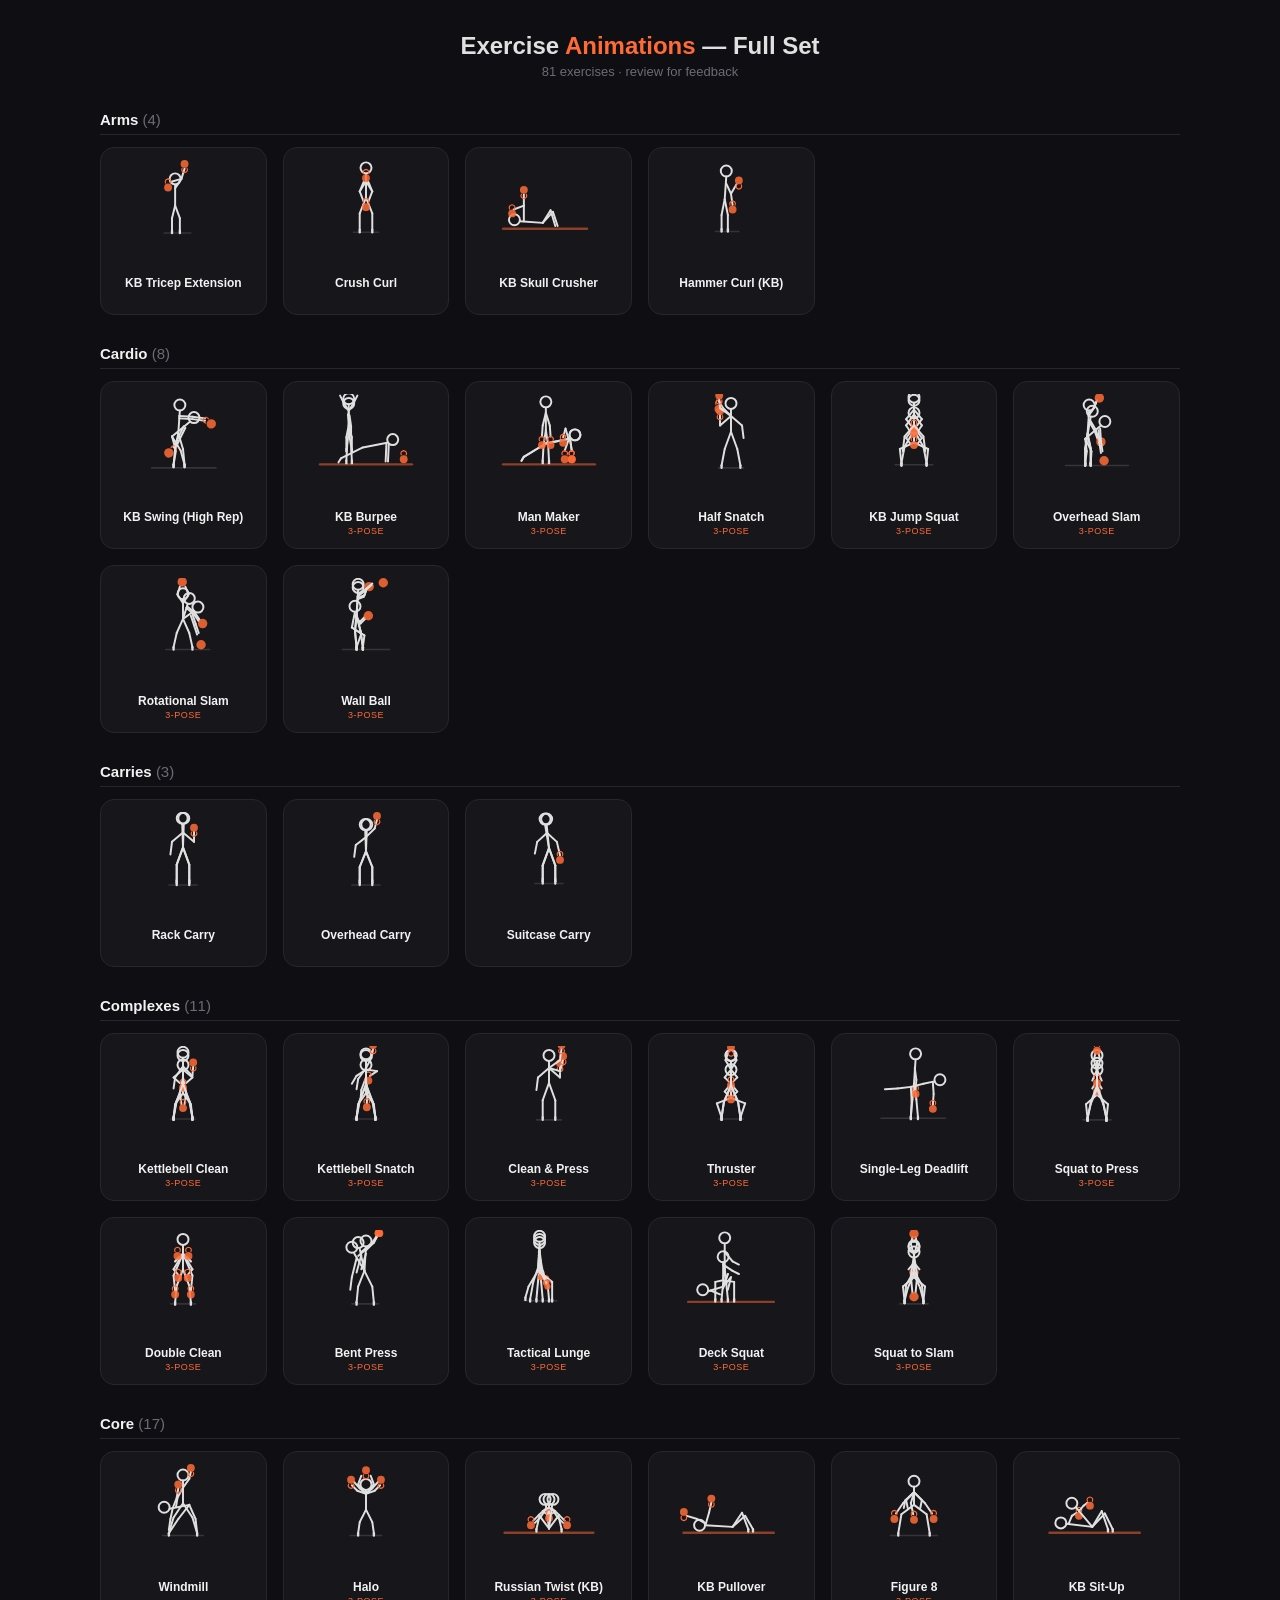
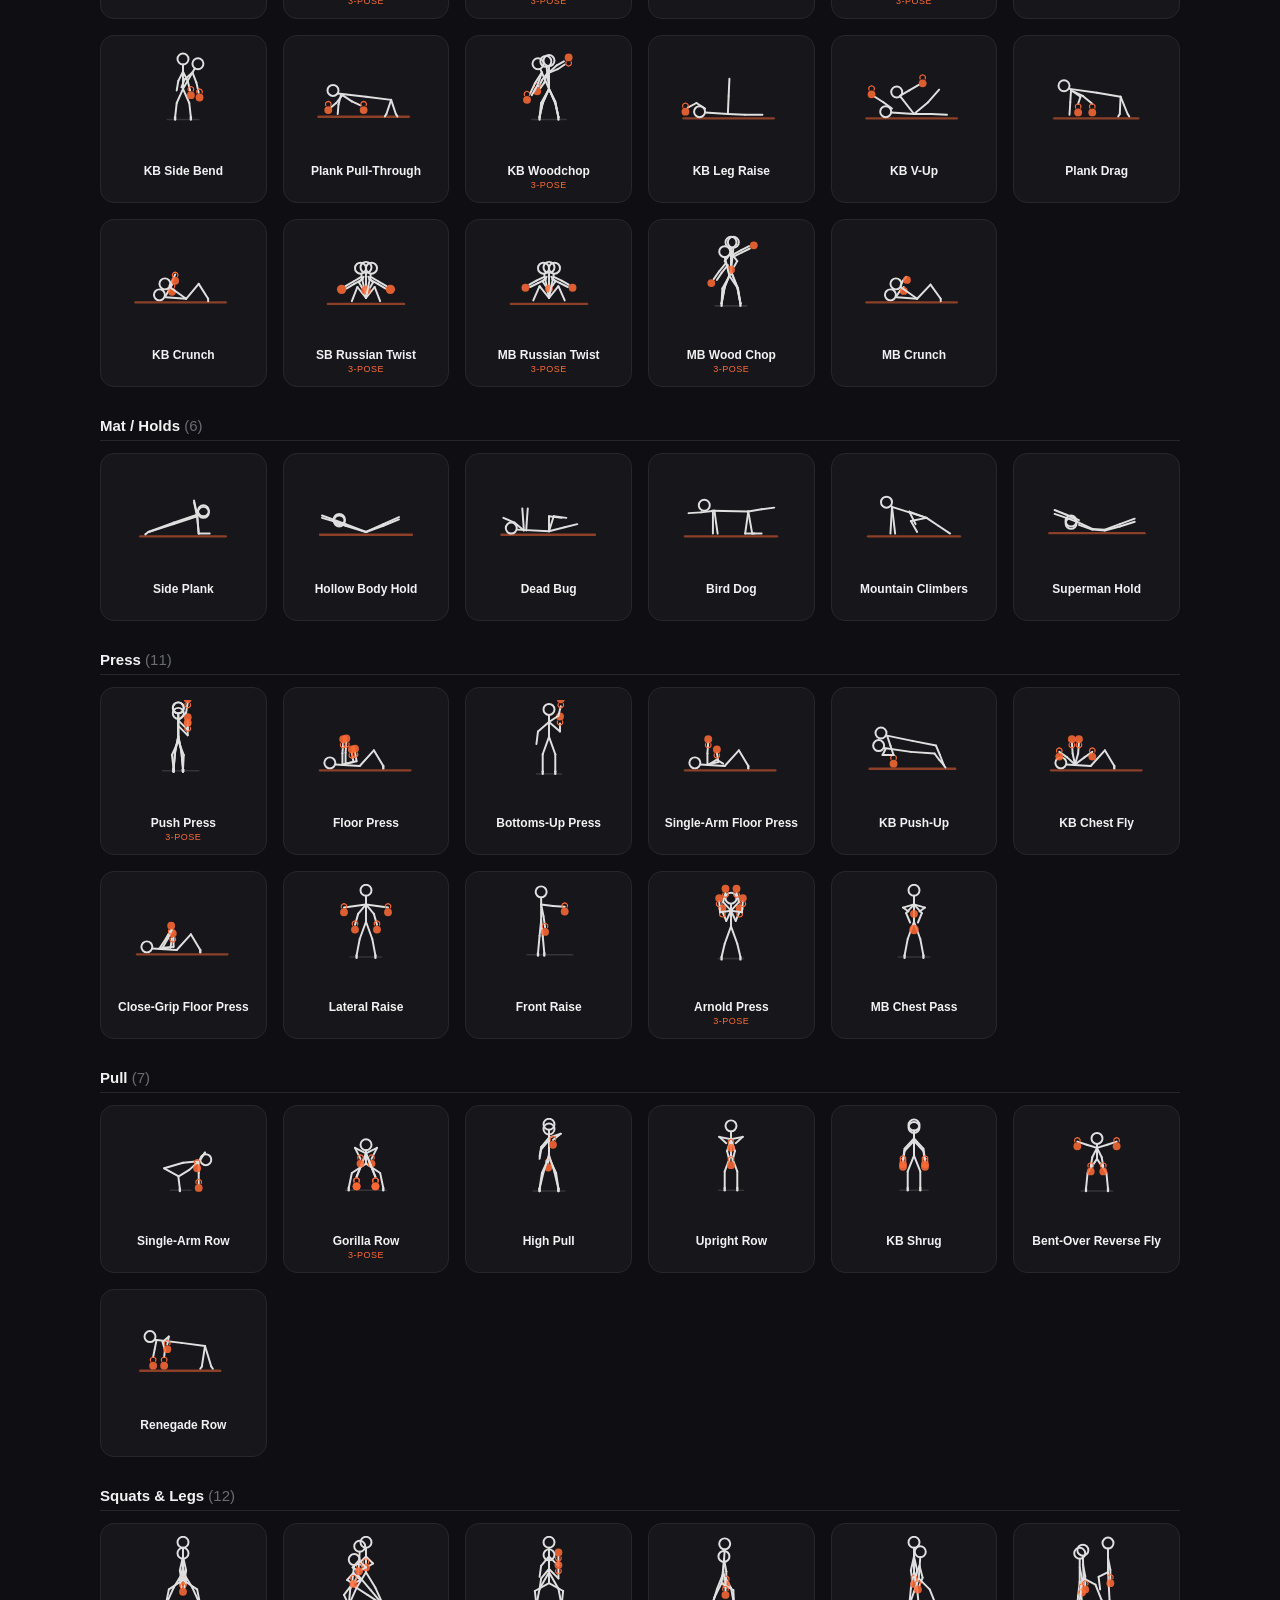
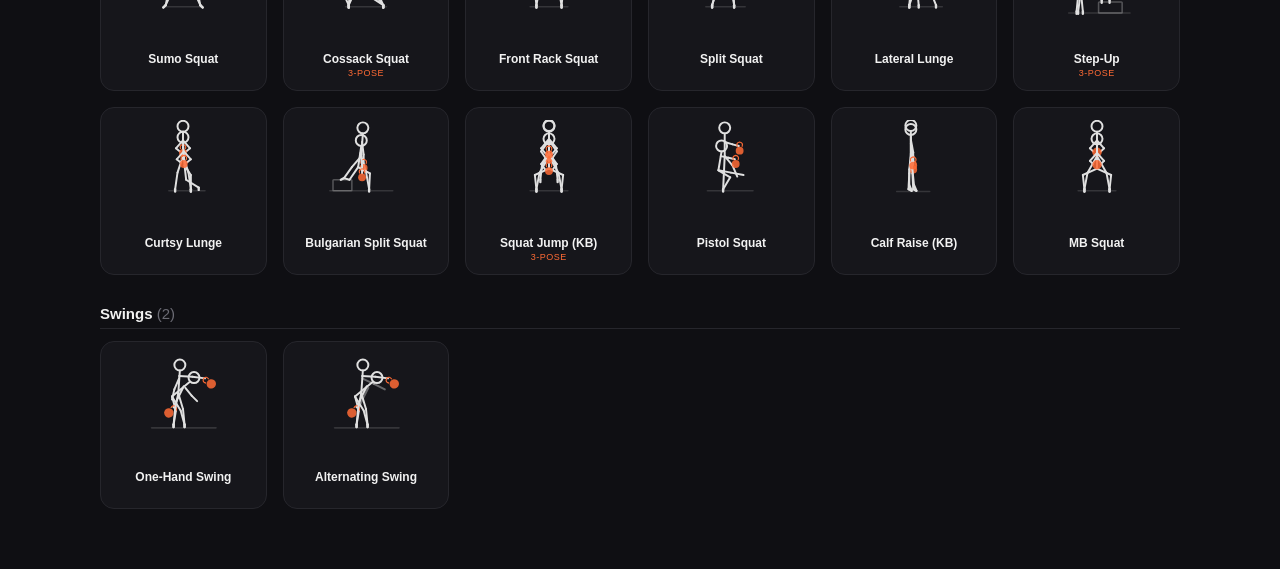
==== commit 47900c06: "Remove jerk-family animations; add polish notes from review feedback Remove kb_clean_jerk, kb_jerk, " ====
--- a/future-enhancements/all-exercise-animations-review.html
+++ b/future-enhancements/all-exercise-animations-review.html
@@ -1,11 +1,11 @@
-<!doctype html><html><head><meta charset="utf-8"><meta name="viewport" content="width=device-width,initial-scale=1"><title>All Exercise Animations — Review</title><style>*{margin:0;padding:0;box-sizing:border-box}body{background:#0f0f13;color:#e0e0e0;font-family:-apple-system,BlinkMacSystemFont,"Segoe UI",Roboto,sans-serif;padding:32px 20px 60px}h1{text-align:center;font-size:24px;margin-bottom:4px}h1 span{color:#ff6b35}.sub{text-align:center;color:#6b6b74;font-size:13px;margin-bottom:32px}h2{max-width:1080px;margin:30px auto 12px;font-size:15px;color:#f2f2f2;border-bottom:1px solid #26262c;padding-bottom:6px}h2 span{color:#6b6b74;font-weight:400}.grid{display:grid;grid-template-columns:repeat(auto-fill,minmax(150px,1fr));gap:16px;max-width:1080px;margin:0 auto}.card{background:#16161b;border:1px solid #26262c;border-radius:14px;padding:12px 8px 12px;text-align:center;position:relative}.anim{width:110px;height:110px;margin:0 auto 6px;position:relative}.anim svg{width:100%;height:100%;display:block}.name{font-size:12px;font-weight:600;color:#f2f2f2}.tag{font-size:9px;color:#ff6b35;letter-spacing:.5px;text-transform:uppercase;margin-top:2px;height:10px}
+<!doctype html><html><head><meta charset="utf-8"><meta name="viewport" content="width=device-width,initial-scale=1"><title>All Exercise Animations — Review</title><style>*{margin:0;padding:0;box-sizing:border-box}body{background:#0f0f13;color:#e0e0e0;font-family:-apple-system,BlinkMacSystemFont,"Segoe UI",Roboto,sans-serif;padding:32px 20px 60px}h1{text-align:center;font-size:24px;margin-bottom:4px}h1 span{color:#ff6b35}.sub{text-align:center;color:#6b6b74;font-size:13px;margin-bottom:32px}h2{max-width:1080px;margin:30px auto 12px;font-size:15px;color:#f2f2f2;border-bottom:1px solid #26262c;padding-bottom:6px}h2 span{color:#6b6b74;font-weight:400}.grid{display:grid;grid-template-columns:repeat(auto-fill,minmax(150px,1fr));gap:16px;max-width:1080px;margin:0 auto}.card{background:#16161b;border:1px solid #26262c;border-radius:14px;padding:12px 8px;text-align:center;position:relative}.anim{width:110px;height:110px;margin:0 auto 6px;position:relative}.anim svg{width:100%;height:100%;display:block}.name{font-size:12px;font-weight:600;color:#f2f2f2}.tag{font-size:9px;color:#ff6b35;letter-spacing:.5px;text-transform:uppercase;margin-top:2px;height:10px}
 .pose-a,.pose-b{animation-duration:1.4s;animation-iteration-count:infinite}.pose-a{animation-name:showA}.pose-b{animation-name:showB}
 @keyframes showA{0%{opacity:1;animation-timing-function:ease-in-out}10%{opacity:1;animation-timing-function:ease-in-out}45%{opacity:0}60%{opacity:0;animation-timing-function:ease-in-out}95%{opacity:1}100%{opacity:1}}
 @keyframes showB{0%{opacity:0;animation-timing-function:ease-in-out}10%{opacity:0;animation-timing-function:ease-in-out}45%{opacity:1}60%{opacity:1;animation-timing-function:ease-in-out}95%{opacity:0}100%{opacity:0}}
 .lunge-a,.lunge-mid,.lunge-b{animation-duration:2.4s;animation-iteration-count:infinite}.lunge-a{animation-name:lungeA}.lunge-mid{animation-name:lungeMid}.lunge-b{animation-name:lungeB}
 @keyframes lungeA{0%{opacity:1;animation-timing-function:ease-in-out}10%{opacity:1;animation-timing-function:ease-in-out}20%{opacity:0}85%{opacity:0;animation-timing-function:ease-in-out}95%{opacity:1}100%{opacity:1}}
 @keyframes lungeMid{0%{opacity:0}10%{opacity:0;animation-timing-function:ease-in-out}20%{opacity:1;animation-timing-function:ease-in-out}35%{opacity:1;animation-timing-function:ease-in-out}45%{opacity:0}55%{opacity:0;animation-timing-function:ease-in-out}65%{opacity:1;animation-timing-function:ease-in-out}85%{opacity:1;animation-timing-function:ease-in-out}95%{opacity:0}100%{opacity:0}}
-@keyframes lungeB{0%{opacity:0}35%{opacity:0;animation-timing-function:ease-in-out}45%{opacity:1}55%{opacity:1;animation-timing-function:ease-in-out}65%{opacity:0}100%{opacity:0}}</style></head><body><h1>Exercise <span>Animations</span> — Full Set</h1><div class="sub">84 exercises · review for feedback</div><h2>Arms <span>(4)</span></h2><div class="grid"><div class="card"><div class="anim"><svg viewBox="0 0 140 140" fill="none" xmlns="http://www.w3.org/2000/svg">
+@keyframes lungeB{0%{opacity:0}35%{opacity:0;animation-timing-function:ease-in-out}45%{opacity:1}55%{opacity:1;animation-timing-function:ease-in-out}65%{opacity:0}100%{opacity:0}}</style></head><body><h1>Exercise <span>Animations</span> — Full Set</h1><div class="sub">81 exercises · review for feedback</div><h2>Arms <span>(4)</span></h2><div class="grid"><div class="card"><div class="anim"><svg viewBox="0 0 140 140" fill="none" xmlns="http://www.w3.org/2000/svg">
   <line x1="46" y1="93" x2="80" y2="93" stroke="#e0e0e0" stroke-width="2" stroke-linecap="round" opacity=".15"/>
   <g>
     <circle cx="60" cy="24" r="7" stroke="#e0e0e0" stroke-width="2.5"/>
@@ -98,7 +98,7 @@
     <circle cx="80" cy="26" r="5" fill="#ff6b35" opacity=".85"/>
     <path d="M77,31 Q75,36 80,37 Q85,36 83,31" stroke="#ff6b35" stroke-width="1.5" fill="none"/>
   </g>
-</svg></div><div class="name">Hammer Curl (KB)</div><div class="tag"></div></div></div><h2>Cardio <span>(9)</span></h2><div class="grid"><div class="card"><div class="anim"><svg viewBox="0 0 140 140" fill="none" xmlns="http://www.w3.org/2000/svg">
+</svg></div><div class="name">Hammer Curl (KB)</div><div class="tag"></div></div></div><h2>Cardio <span>(8)</span></h2><div class="grid"><div class="card"><div class="anim"><svg viewBox="0 0 140 140" fill="none" xmlns="http://www.w3.org/2000/svg">
     <line x1="30" y1="94" x2="112" y2="94" stroke="#e0e0e0" stroke-width="2" stroke-linecap="round" opacity=".15"/>
     <g class="pose-a">
       <circle cx="84" cy="30" r="7" stroke="#e0e0e0" stroke-width="2.5"/>
@@ -225,56 +225,6 @@
     </g>
   </svg></div><div class="name">Man Maker</div><div class="tag">3-pose</div></div><div class="card"><div class="anim"><svg viewBox="0 0 140 140" fill="none" xmlns="http://www.w3.org/2000/svg">
     <line x1="54" y1="94" x2="86" y2="94" stroke="#e0e0e0" stroke-width="2" stroke-linecap="round" opacity=".15"/>
-    <g class="lunge-a">
-      <circle cx="70" cy="12" r="7" stroke="#e0e0e0" stroke-width="2.5"/>
-      <line x1="70" y1="19" x2="70" y2="48" stroke="#e0e0e0" stroke-width="2.5" stroke-linecap="round"/>
-      <line x1="70" y1="48" x2="62" y2="70" stroke="#e0e0e0" stroke-width="2.5" stroke-linecap="round"/>
-      <line x1="62" y1="70" x2="58" y2="91" stroke="#e0e0e0" stroke-width="2.5" stroke-linecap="round"/>
-      <line x1="70" y1="48" x2="78" y2="70" stroke="#e0e0e0" stroke-width="2.5" stroke-linecap="round"/>
-      <line x1="78" y1="70" x2="82" y2="91" stroke="#e0e0e0" stroke-width="2.5" stroke-linecap="round"/>
-      <line x1="70" y1="28" x2="56" y2="40" stroke="#e0e0e0" stroke-width="2.5" stroke-linecap="round"/>
-      <line x1="56" y1="40" x2="54" y2="56" stroke="#e0e0e0" stroke-width="2.5" stroke-linecap="round"/>
-      <line x1="70" y1="28" x2="84" y2="40" stroke="#e0e0e0" stroke-width="2.5" stroke-linecap="round"/>
-      <line x1="84" y1="40" x2="84" y2="26" stroke="#e0e0e0" stroke-width="2.5" stroke-linecap="round"/>
-      <circle cx="84" cy="22" r="5" fill="#ff6b35" opacity=".85"/>
-      <path d="M81,27 Q79,32 84,33 Q89,32 87,27" stroke="#ff6b35" stroke-width="1.5" fill="none"/>
-      <line x1="58" y1="91" x2="58" y2="94" stroke="#e0e0e0" stroke-width="3" stroke-linecap="round"/>
-      <line x1="82" y1="91" x2="82" y2="94" stroke="#e0e0e0" stroke-width="3" stroke-linecap="round"/>
-    </g>
-    <g class="lunge-mid">
-      <circle cx="70" cy="19" r="7" stroke="#e0e0e0" stroke-width="2.5"/>
-      <line x1="70" y1="26" x2="70" y2="55" stroke="#e0e0e0" stroke-width="2.5" stroke-linecap="round"/>
-      <line x1="70" y1="55" x2="60" y2="73" stroke="#e0e0e0" stroke-width="2.5" stroke-linecap="round"/>
-      <line x1="60" y1="73" x2="58" y2="91" stroke="#e0e0e0" stroke-width="2.5" stroke-linecap="round"/>
-      <line x1="70" y1="55" x2="80" y2="73" stroke="#e0e0e0" stroke-width="2.5" stroke-linecap="round"/>
-      <line x1="80" y1="73" x2="82" y2="91" stroke="#e0e0e0" stroke-width="2.5" stroke-linecap="round"/>
-      <line x1="70" y1="35" x2="56" y2="47" stroke="#e0e0e0" stroke-width="2.5" stroke-linecap="round"/>
-      <line x1="56" y1="47" x2="54" y2="62" stroke="#e0e0e0" stroke-width="2.5" stroke-linecap="round"/>
-      <line x1="70" y1="35" x2="84" y2="47" stroke="#e0e0e0" stroke-width="2.5" stroke-linecap="round"/>
-      <line x1="84" y1="47" x2="84" y2="33" stroke="#e0e0e0" stroke-width="2.5" stroke-linecap="round"/>
-      <circle cx="84" cy="29" r="5" fill="#ff6b35" opacity=".85"/>
-      <path d="M81,34 Q79,39 84,40 Q89,39 87,34" stroke="#ff6b35" stroke-width="1.5" fill="none"/>
-      <line x1="58" y1="91" x2="58" y2="94" stroke="#e0e0e0" stroke-width="3" stroke-linecap="round"/>
-      <line x1="82" y1="91" x2="82" y2="94" stroke="#e0e0e0" stroke-width="3" stroke-linecap="round"/>
-    </g>
-    <g class="lunge-b">
-      <circle cx="70" cy="12" r="7" stroke="#e0e0e0" stroke-width="2.5"/>
-      <line x1="70" y1="19" x2="70" y2="48" stroke="#e0e0e0" stroke-width="2.5" stroke-linecap="round"/>
-      <line x1="70" y1="48" x2="62" y2="70" stroke="#e0e0e0" stroke-width="2.5" stroke-linecap="round"/>
-      <line x1="62" y1="70" x2="58" y2="91" stroke="#e0e0e0" stroke-width="2.5" stroke-linecap="round"/>
-      <line x1="70" y1="48" x2="78" y2="70" stroke="#e0e0e0" stroke-width="2.5" stroke-linecap="round"/>
-      <line x1="78" y1="70" x2="82" y2="91" stroke="#e0e0e0" stroke-width="2.5" stroke-linecap="round"/>
-      <line x1="70" y1="28" x2="56" y2="40" stroke="#e0e0e0" stroke-width="2.5" stroke-linecap="round"/>
-      <line x1="56" y1="40" x2="54" y2="56" stroke="#e0e0e0" stroke-width="2.5" stroke-linecap="round"/>
-      <line x1="70" y1="28" x2="84" y2="18" stroke="#e0e0e0" stroke-width="2.5" stroke-linecap="round"/>
-      <line x1="84" y1="18" x2="85" y2="7" stroke="#e0e0e0" stroke-width="2.5" stroke-linecap="round"/>
-      <circle cx="85" cy="2" r="5" fill="#ff6b35" opacity=".85"/>
-      <path d="M82,7 Q80,12 85,13 Q90,12 88,7" stroke="#ff6b35" stroke-width="1.5" fill="none"/>
-      <line x1="58" y1="91" x2="58" y2="94" stroke="#e0e0e0" stroke-width="3" stroke-linecap="round"/>
-      <line x1="82" y1="91" x2="82" y2="94" stroke="#e0e0e0" stroke-width="3" stroke-linecap="round"/>
-    </g>
-  </svg></div><div class="name">Long Cycle</div><div class="tag">3-pose</div></div><div class="card"><div class="anim"><svg viewBox="0 0 140 140" fill="none" xmlns="http://www.w3.org/2000/svg">
-    <line x1="54" y1="94" x2="86" y2="94" stroke="#e0e0e0" stroke-width="2" stroke-linecap="round" opacity=".15"/>
     <g>
       <circle cx="70" cy="12" r="7" stroke="#e0e0e0" stroke-width="2.5"/>
       <line x1="70" y1="19" x2="70" y2="48" stroke="#e0e0e0" stroke-width="2.5" stroke-linecap="round"/>
@@ -576,7 +526,7 @@
     <line x1="62" y1="88" x2="62" y2="91" stroke="#e0e0e0" stroke-width="3" stroke-linecap="round"/>
     <line x1="78" y1="85" x2="78" y2="88" stroke="#e0e0e0" stroke-width="3" stroke-linecap="round"/>
   </g>
-</svg></div><div class="name">Suitcase Carry</div><div class="tag"></div></div></div><h2>Complexes <span>(13)</span></h2><div class="grid"><div class="card"><div class="anim"><svg viewBox="0 0 140 140" fill="none" xmlns="http://www.w3.org/2000/svg">
+</svg></div><div class="name">Suitcase Carry</div><div class="tag"></div></div></div><h2>Complexes <span>(11)</span></h2><div class="grid"><div class="card"><div class="anim"><svg viewBox="0 0 140 140" fill="none" xmlns="http://www.w3.org/2000/svg">
   <line x1="54" y1="93" x2="86" y2="93" stroke="#e0e0e0" stroke-width="2" stroke-linecap="round" opacity=".15"/>
   <g class="lunge-a">
     <circle cx="70" cy="24" r="7" stroke="#e0e0e0" stroke-width="2.5"/>
@@ -788,107 +738,7 @@
     <path d="M91,75 Q89,70 94,69 Q99,70 97,75" stroke="#ff6b35" stroke-width="1.5" fill="none"/>
     <line x1="66" y1="90" x2="66" y2="93" stroke="#e0e0e0" stroke-width="3" stroke-linecap="round"/>
   </g>
-</svg></div><div class="name">Single-Leg Deadlift</div><div class="tag"></div></div><div class="card"><div class="anim"><svg viewBox="0 0 140 140" fill="none" xmlns="http://www.w3.org/2000/svg">
-  <line x1="54" y1="93" x2="86" y2="93" stroke="#e0e0e0" stroke-width="2" stroke-linecap="round" opacity=".15"/>
-  <g class="lunge-a">
-    <circle cx="70" cy="10" r="7" stroke="#e0e0e0" stroke-width="2.5"/>
-    <line x1="70" y1="17" x2="70" y2="48" stroke="#e0e0e0" stroke-width="2.5" stroke-linecap="round"/>
-    <line x1="70" y1="48" x2="62" y2="70" stroke="#e0e0e0" stroke-width="2.5" stroke-linecap="round"/>
-    <line x1="62" y1="70" x2="58" y2="91" stroke="#e0e0e0" stroke-width="2.5" stroke-linecap="round"/>
-    <line x1="70" y1="48" x2="78" y2="70" stroke="#e0e0e0" stroke-width="2.5" stroke-linecap="round"/>
-    <line x1="78" y1="70" x2="82" y2="91" stroke="#e0e0e0" stroke-width="2.5" stroke-linecap="round"/>
-    <line x1="70" y1="28" x2="58" y2="40" stroke="#e0e0e0" stroke-width="2.5" stroke-linecap="round"/>
-    <line x1="58" y1="40" x2="56" y2="54" stroke="#e0e0e0" stroke-width="2.5" stroke-linecap="round"/>
-    <line x1="70" y1="28" x2="82" y2="40" stroke="#e0e0e0" stroke-width="2.5" stroke-linecap="round"/>
-    <line x1="82" y1="40" x2="83" y2="27" stroke="#e0e0e0" stroke-width="2.5" stroke-linecap="round"/>
-    <circle cx="83" cy="23" r="5" fill="#ff6b35" opacity=".85"/>
-    <path d="M80,28 Q78,33 83,34 Q88,33 86,28" stroke="#ff6b35" stroke-width="1.5" fill="none"/>
-    <line x1="58" y1="91" x2="58" y2="94" stroke="#e0e0e0" stroke-width="3" stroke-linecap="round"/>
-    <line x1="82" y1="91" x2="82" y2="94" stroke="#e0e0e0" stroke-width="3" stroke-linecap="round"/>
-  </g>
-  <g class="lunge-mid">
-    <circle cx="70" cy="17" r="7" stroke="#e0e0e0" stroke-width="2.5"/>
-    <line x1="70" y1="24" x2="70" y2="55" stroke="#e0e0e0" stroke-width="2.5" stroke-linecap="round"/>
-    <line x1="70" y1="55" x2="60" y2="74" stroke="#e0e0e0" stroke-width="2.5" stroke-linecap="round"/>
-    <line x1="60" y1="74" x2="58" y2="91" stroke="#e0e0e0" stroke-width="2.5" stroke-linecap="round"/>
-    <line x1="70" y1="55" x2="80" y2="74" stroke="#e0e0e0" stroke-width="2.5" stroke-linecap="round"/>
-    <line x1="80" y1="74" x2="82" y2="91" stroke="#e0e0e0" stroke-width="2.5" stroke-linecap="round"/>
-    <line x1="70" y1="35" x2="58" y2="47" stroke="#e0e0e0" stroke-width="2.5" stroke-linecap="round"/>
-    <line x1="58" y1="47" x2="56" y2="60" stroke="#e0e0e0" stroke-width="2.5" stroke-linecap="round"/>
-    <line x1="70" y1="35" x2="82" y2="47" stroke="#e0e0e0" stroke-width="2.5" stroke-linecap="round"/>
-    <line x1="82" y1="47" x2="83" y2="34" stroke="#e0e0e0" stroke-width="2.5" stroke-linecap="round"/>
-    <circle cx="83" cy="30" r="5" fill="#ff6b35" opacity=".85"/>
-    <path d="M80,35 Q78,40 83,41 Q88,40 86,35" stroke="#ff6b35" stroke-width="1.5" fill="none"/>
-    <line x1="58" y1="91" x2="58" y2="94" stroke="#e0e0e0" stroke-width="3" stroke-linecap="round"/>
-    <line x1="82" y1="91" x2="82" y2="94" stroke="#e0e0e0" stroke-width="3" stroke-linecap="round"/>
-  </g>
-  <g class="lunge-b">
-    <circle cx="70" cy="10" r="7" stroke="#e0e0e0" stroke-width="2.5"/>
-    <line x1="70" y1="17" x2="70" y2="48" stroke="#e0e0e0" stroke-width="2.5" stroke-linecap="round"/>
-    <line x1="70" y1="48" x2="62" y2="70" stroke="#e0e0e0" stroke-width="2.5" stroke-linecap="round"/>
-    <line x1="62" y1="70" x2="58" y2="91" stroke="#e0e0e0" stroke-width="2.5" stroke-linecap="round"/>
-    <line x1="70" y1="48" x2="78" y2="70" stroke="#e0e0e0" stroke-width="2.5" stroke-linecap="round"/>
-    <line x1="78" y1="70" x2="82" y2="91" stroke="#e0e0e0" stroke-width="2.5" stroke-linecap="round"/>
-    <line x1="70" y1="28" x2="58" y2="40" stroke="#e0e0e0" stroke-width="2.5" stroke-linecap="round"/>
-    <line x1="58" y1="40" x2="56" y2="54" stroke="#e0e0e0" stroke-width="2.5" stroke-linecap="round"/>
-    <line x1="70" y1="28" x2="77" y2="15" stroke="#e0e0e0" stroke-width="2.5" stroke-linecap="round"/>
-    <line x1="77" y1="15" x2="79" y2="4" stroke="#e0e0e0" stroke-width="2.5" stroke-linecap="round"/>
-    <circle cx="79" cy="-1" r="5" fill="#ff6b35" opacity=".85"/>
-    <path d="M76,4 Q74,9 79,10 Q84,9 82,4" stroke="#ff6b35" stroke-width="1.5" fill="none"/>
-    <line x1="58" y1="91" x2="58" y2="94" stroke="#e0e0e0" stroke-width="3" stroke-linecap="round"/>
-    <line x1="82" y1="91" x2="82" y2="94" stroke="#e0e0e0" stroke-width="3" stroke-linecap="round"/>
-  </g>
-</svg></div><div class="name">Clean & Jerk</div><div class="tag">3-pose</div></div><div class="card"><div class="anim"><svg viewBox="0 0 140 140" fill="none" xmlns="http://www.w3.org/2000/svg">
-  <line x1="54" y1="93" x2="86" y2="93" stroke="#e0e0e0" stroke-width="2" stroke-linecap="round" opacity=".15"/>
-  <g class="lunge-a">
-    <circle cx="70" cy="10" r="7" stroke="#e0e0e0" stroke-width="2.5"/>
-    <line x1="70" y1="17" x2="70" y2="48" stroke="#e0e0e0" stroke-width="2.5" stroke-linecap="round"/>
-    <line x1="70" y1="48" x2="62" y2="70" stroke="#e0e0e0" stroke-width="2.5" stroke-linecap="round"/>
-    <line x1="62" y1="70" x2="58" y2="91" stroke="#e0e0e0" stroke-width="2.5" stroke-linecap="round"/>
-    <line x1="70" y1="48" x2="78" y2="70" stroke="#e0e0e0" stroke-width="2.5" stroke-linecap="round"/>
-    <line x1="78" y1="70" x2="82" y2="91" stroke="#e0e0e0" stroke-width="2.5" stroke-linecap="round"/>
-    <line x1="70" y1="28" x2="58" y2="40" stroke="#e0e0e0" stroke-width="2.5" stroke-linecap="round"/>
-    <line x1="58" y1="40" x2="56" y2="54" stroke="#e0e0e0" stroke-width="2.5" stroke-linecap="round"/>
-    <line x1="70" y1="28" x2="82" y2="40" stroke="#e0e0e0" stroke-width="2.5" stroke-linecap="round"/>
-    <line x1="82" y1="40" x2="83" y2="27" stroke="#e0e0e0" stroke-width="2.5" stroke-linecap="round"/>
-    <circle cx="83" cy="23" r="5" fill="#ff6b35" opacity=".85"/>
-    <path d="M80,28 Q78,33 83,34 Q88,33 86,28" stroke="#ff6b35" stroke-width="1.5" fill="none"/>
-    <line x1="58" y1="91" x2="58" y2="94" stroke="#e0e0e0" stroke-width="3" stroke-linecap="round"/>
-    <line x1="82" y1="91" x2="82" y2="94" stroke="#e0e0e0" stroke-width="3" stroke-linecap="round"/>
-  </g>
-  <g class="lunge-mid">
-    <circle cx="70" cy="18" r="7" stroke="#e0e0e0" stroke-width="2.5"/>
-    <line x1="70" y1="25" x2="70" y2="56" stroke="#e0e0e0" stroke-width="2.5" stroke-linecap="round"/>
-    <line x1="70" y1="56" x2="60" y2="74" stroke="#e0e0e0" stroke-width="2.5" stroke-linecap="round"/>
-    <line x1="60" y1="74" x2="58" y2="91" stroke="#e0e0e0" stroke-width="2.5" stroke-linecap="round"/>
-    <line x1="70" y1="56" x2="80" y2="74" stroke="#e0e0e0" stroke-width="2.5" stroke-linecap="round"/>
-    <line x1="80" y1="74" x2="82" y2="91" stroke="#e0e0e0" stroke-width="2.5" stroke-linecap="round"/>
-    <line x1="70" y1="36" x2="58" y2="48" stroke="#e0e0e0" stroke-width="2.5" stroke-linecap="round"/>
-    <line x1="58" y1="48" x2="56" y2="61" stroke="#e0e0e0" stroke-width="2.5" stroke-linecap="round"/>
-    <line x1="70" y1="36" x2="82" y2="48" stroke="#e0e0e0" stroke-width="2.5" stroke-linecap="round"/>
-    <line x1="82" y1="48" x2="83" y2="35" stroke="#e0e0e0" stroke-width="2.5" stroke-linecap="round"/>
-    <circle cx="83" cy="31" r="5" fill="#ff6b35" opacity=".85"/>
-    <path d="M80,36 Q78,41 83,42 Q88,41 86,36" stroke="#ff6b35" stroke-width="1.5" fill="none"/>
-    <line x1="58" y1="91" x2="58" y2="94" stroke="#e0e0e0" stroke-width="3" stroke-linecap="round"/>
-    <line x1="82" y1="91" x2="82" y2="94" stroke="#e0e0e0" stroke-width="3" stroke-linecap="round"/>
-  </g>
-  <g class="lunge-b">
-    <circle cx="70" cy="14" r="7" stroke="#e0e0e0" stroke-width="2.5"/>
-    <line x1="70" y1="21" x2="70" y2="52" stroke="#e0e0e0" stroke-width="2.5" stroke-linecap="round"/>
-    <line x1="70" y1="52" x2="61" y2="72" stroke="#e0e0e0" stroke-width="2.5" stroke-linecap="round"/>
-    <line x1="61" y1="72" x2="58" y2="91" stroke="#e0e0e0" stroke-width="2.5" stroke-linecap="round"/>
-    <line x1="70" y1="52" x2="79" y2="72" stroke="#e0e0e0" stroke-width="2.5" stroke-linecap="round"/>
-    <line x1="79" y1="72" x2="82" y2="91" stroke="#e0e0e0" stroke-width="2.5" stroke-linecap="round"/>
-    <line x1="70" y1="32" x2="58" y2="39" stroke="#e0e0e0" stroke-width="2.5" stroke-linecap="round"/>
-    <line x1="58" y1="39" x2="54" y2="50" stroke="#e0e0e0" stroke-width="2.5" stroke-linecap="round"/>
-    <line x1="70" y1="32" x2="78" y2="19" stroke="#e0e0e0" stroke-width="2.5" stroke-linecap="round"/>
-    <line x1="78" y1="19" x2="80" y2="8" stroke="#e0e0e0" stroke-width="2.5" stroke-linecap="round"/>
-    <circle cx="80" cy="3" r="5" fill="#ff6b35" opacity=".85"/>
-    <path d="M77,8 Q75,13 80,14 Q85,13 83,8" stroke="#ff6b35" stroke-width="1.5" fill="none"/>
-    <line x1="58" y1="91" x2="58" y2="94" stroke="#e0e0e0" stroke-width="3" stroke-linecap="round"/>
-    <line x1="82" y1="91" x2="82" y2="94" stroke="#e0e0e0" stroke-width="3" stroke-linecap="round"/>
-  </g>
-</svg></div><div class="name">KB Jerk</div><div class="tag">3-pose</div></div><div class="card"><div class="anim"><svg viewBox="0 0 140 140" fill="none" xmlns="http://www.w3.org/2000/svg"><line x1="52" y1="94" x2="88" y2="94" stroke="#e0e0e0" stroke-width="2" stroke-linecap="round" opacity=".15"/><g class="lunge-a"><circle cx="70" cy="30" r="7" stroke="#e0e0e0" stroke-width="2.5"/><line x1="70" y1="37" x2="70" y2="62" stroke="#e0e0e0" stroke-width="2.5" stroke-linecap="round"/><line x1="70" y1="62" x2="56" y2="74" stroke="#e0e0e0" stroke-width="2.5" stroke-linecap="round"/><line x1="56" y1="74" x2="58" y2="92" stroke="#e0e0e0" stroke-width="2.5" stroke-linecap="round"/><line x1="70" y1="62" x2="84" y2="74" stroke="#e0e0e0" stroke-width="2.5" stroke-linecap="round"/><line x1="84" y1="74" x2="82" y2="92" stroke="#e0e0e0" stroke-width="2.5" stroke-linecap="round"/><line x1="70" y1="44" x2="64" y2="54" stroke="#e0e0e0" stroke-width="2.5" stroke-linecap="round"/><line x1="70" y1="44" x2="76" y2="54" stroke="#e0e0e0" stroke-width="2.5" stroke-linecap="round"/><circle cx="70" cy="58" r="5" fill="#ff6b35" opacity=".85"/><path d="M67,53 Q65,48 70,47 Q75,48 73,53" stroke="#ff6b35" stroke-width="1.5" fill="none"/><line x1="58" y1="92" x2="58" y2="95" stroke="#e0e0e0" stroke-width="3" stroke-linecap="round"/><line x1="82" y1="92" x2="82" y2="95" stroke="#e0e0e0" stroke-width="3" stroke-linecap="round"/></g><g class="lunge-mid"><circle cx="70" cy="12" r="7" stroke="#e0e0e0" stroke-width="2.5"/><line x1="70" y1="19" x2="70" y2="50" stroke="#e0e0e0" stroke-width="2.5" stroke-linecap="round"/><line x1="70" y1="50" x2="62" y2="72" stroke="#e0e0e0" stroke-width="2.5" stroke-linecap="round"/><line x1="62" y1="72" x2="58" y2="92" stroke="#e0e0e0" stroke-width="2.5" stroke-linecap="round"/><line x1="70" y1="50" x2="78" y2="72" stroke="#e0e0e0" stroke-width="2.5" stroke-linecap="round"/><line x1="78" y1="72" x2="82" y2="92" stroke="#e0e0e0" stroke-width="2.5" stroke-linecap="round"/><line x1="70" y1="30" x2="64" y2="44" stroke="#e0e0e0" stroke-width="2.5" stroke-linecap="round"/><line x1="70" y1="30" x2="76" y2="44" stroke="#e0e0e0" stroke-width="2.5" stroke-linecap="round"/><circle cx="70" cy="47" r="5" fill="#ff6b35" opacity=".85"/><path d="M67,42 Q65,37 70,36 Q75,37 73,42" stroke="#ff6b35" stroke-width="1.5" fill="none"/><line x1="58" y1="92" x2="58" y2="95" stroke="#e0e0e0" stroke-width="3" stroke-linecap="round"/><line x1="82" y1="92" x2="82" y2="95" stroke="#e0e0e0" stroke-width="3" stroke-linecap="round"/></g><g class="lunge-b"><circle cx="70" cy="22" r="7" stroke="#e0e0e0" stroke-width="2.5"/><line x1="70" y1="29" x2="70" y2="54" stroke="#e0e0e0" stroke-width="2.5" stroke-linecap="round"/><line x1="70" y1="54" x2="62" y2="74" stroke="#e0e0e0" stroke-width="2.5" stroke-linecap="round"/><line x1="62" y1="74" x2="58" y2="92" stroke="#e0e0e0" stroke-width="2.5" stroke-linecap="round"/><line x1="70" y1="54" x2="78" y2="74" stroke="#e0e0e0" stroke-width="2.5" stroke-linecap="round"/><line x1="78" y1="74" x2="82" y2="92" stroke="#e0e0e0" stroke-width="2.5" stroke-linecap="round"/><line x1="70" y1="32" x2="66" y2="18" stroke="#e0e0e0" stroke-width="2.5" stroke-linecap="round"/><line x1="66" y1="18" x2="68" y2="9" stroke="#e0e0e0" stroke-width="2.5" stroke-linecap="round"/><line x1="70" y1="32" x2="74" y2="18" stroke="#e0e0e0" stroke-width="2.5" stroke-linecap="round"/><line x1="74" y1="18" x2="72" y2="9" stroke="#e0e0e0" stroke-width="2.5" stroke-linecap="round"/><circle cx="70" cy="6" r="5" fill="#ff6b35" opacity=".85"/><path d="M67,1 Q65,-4 70,-5 Q75,-4 73,1" stroke="#ff6b35" stroke-width="1.5" fill="none"/><line x1="58" y1="92" x2="58" y2="95" stroke="#e0e0e0" stroke-width="3" stroke-linecap="round"/><line x1="82" y1="92" x2="82" y2="95" stroke="#e0e0e0" stroke-width="3" stroke-linecap="round"/></g></svg></div><div class="name">Squat to Press</div><div class="tag">3-pose</div></div><div class="card"><div class="anim"><svg viewBox="0 0 140 140" fill="none" xmlns="http://www.w3.org/2000/svg"><line x1="54" y1="94" x2="86" y2="94" stroke="#e0e0e0" stroke-width="2" stroke-linecap="round" opacity=".15"/><g><circle cx="70" cy="12" r="7" stroke="#e0e0e0" stroke-width="2.5"/><line x1="70" y1="19" x2="70" y2="50" stroke="#e0e0e0" stroke-width="2.5" stroke-linecap="round"/><line x1="70" y1="50" x2="62" y2="71" stroke="#e0e0e0" stroke-width="2.5" stroke-linecap="round"/><line x1="62" y1="71" x2="60" y2="92" stroke="#e0e0e0" stroke-width="2.5" stroke-linecap="round"/><line x1="70" y1="50" x2="78" y2="71" stroke="#e0e0e0" stroke-width="2.5" stroke-linecap="round"/><line x1="78" y1="71" x2="80" y2="92" stroke="#e0e0e0" stroke-width="2.5" stroke-linecap="round"/><line x1="60" y1="92" x2="60" y2="95" stroke="#e0e0e0" stroke-width="3" stroke-linecap="round"/><line x1="80" y1="92" x2="80" y2="95" stroke="#e0e0e0" stroke-width="3" stroke-linecap="round"/></g><g class="lunge-a"><line x1="70" y1="30" x2="58" y2="58" stroke="#e0e0e0" stroke-width="2.5" stroke-linecap="round"/><line x1="58" y1="58" x2="60" y2="78" stroke="#e0e0e0" stroke-width="2.5" stroke-linecap="round"/><line x1="70" y1="30" x2="82" y2="58" stroke="#e0e0e0" stroke-width="2.5" stroke-linecap="round"/><line x1="82" y1="58" x2="80" y2="78" stroke="#e0e0e0" stroke-width="2.5" stroke-linecap="round"/><circle cx="60" cy="82" r="5" fill="#ff6b35" opacity=".85"/><path d="M57,77 Q55,72 60,71 Q65,72 63,77" stroke="#ff6b35" stroke-width="1.5" fill="none"/><circle cx="80" cy="82" r="5" fill="#ff6b35" opacity=".85"/><path d="M77,77 Q75,72 80,71 Q85,72 83,77" stroke="#ff6b35" stroke-width="1.5" fill="none"/></g><g class="lunge-mid"><line x1="70" y1="30" x2="58" y2="50" stroke="#e0e0e0" stroke-width="2.5" stroke-linecap="round"/><line x1="58" y1="50" x2="64" y2="57" stroke="#e0e0e0" stroke-width="2.5" stroke-linecap="round"/><line x1="70" y1="30" x2="82" y2="50" stroke="#e0e0e0" stroke-width="2.5" stroke-linecap="round"/><line x1="82" y1="50" x2="76" y2="57" stroke="#e0e0e0" stroke-width="2.5" stroke-linecap="round"/><circle cx="64" cy="61" r="5" fill="#ff6b35" opacity=".85"/><path d="M61,56 Q59,51 64,50 Q69,51 67,56" stroke="#ff6b35" stroke-width="1.5" fill="none"/><circle cx="76" cy="61" r="5" fill="#ff6b35" opacity=".85"/><path d="M73,56 Q71,51 76,50 Q81,51 79,56" stroke="#ff6b35" stroke-width="1.5" fill="none"/></g><g class="lunge-b"><line x1="70" y1="30" x2="60" y2="40" stroke="#e0e0e0" stroke-width="2.5" stroke-linecap="round"/><line x1="60" y1="40" x2="64" y2="35" stroke="#e0e0e0" stroke-width="2.5" stroke-linecap="round"/><line x1="70" y1="30" x2="80" y2="40" stroke="#e0e0e0" stroke-width="2.5" stroke-linecap="round"/><line x1="80" y1="40" x2="76" y2="35" stroke="#e0e0e0" stroke-width="2.5" stroke-linecap="round"/><circle cx="63" cy="33" r="5" fill="#ff6b35" opacity=".85"/><path d="M60,28 Q58,23 63,22 Q68,23 66,28" stroke="#ff6b35" stroke-width="1.5" fill="none"/><circle cx="77" cy="33" r="5" fill="#ff6b35" opacity=".85"/><path d="M74,28 Q72,23 77,22 Q82,23 80,28" stroke="#ff6b35" stroke-width="1.5" fill="none"/></g></svg></div><div class="name">Double Clean</div><div class="tag">3-pose</div></div><div class="card"><div class="anim"><svg viewBox="0 0 140 140" fill="none" xmlns="http://www.w3.org/2000/svg"><line x1="52" y1="94" x2="86" y2="94" stroke="#e0e0e0" stroke-width="2" stroke-linecap="round" opacity=".15"/><g><line x1="68" y1="52" x2="60" y2="72" stroke="#e0e0e0" stroke-width="2.5" stroke-linecap="round"/><line x1="60" y1="72" x2="58" y2="92" stroke="#e0e0e0" stroke-width="2.5" stroke-linecap="round"/><line x1="68" y1="52" x2="78" y2="72" stroke="#e0e0e0" stroke-width="2.5" stroke-linecap="round"/><line x1="78" y1="72" x2="80" y2="92" stroke="#e0e0e0" stroke-width="2.5" stroke-linecap="round"/><line x1="58" y1="92" x2="58" y2="95" stroke="#e0e0e0" stroke-width="3" stroke-linecap="round"/><line x1="80" y1="92" x2="80" y2="95" stroke="#e0e0e0" stroke-width="3" stroke-linecap="round"/></g><g class="lunge-a"><circle cx="70" cy="14" r="7" stroke="#e0e0e0" stroke-width="2.5"/><line x1="68" y1="52" x2="70" y2="21" stroke="#e0e0e0" stroke-width="2.5" stroke-linecap="round"/><line x1="70" y1="26" x2="80" y2="16" stroke="#e0e0e0" stroke-width="2.5" stroke-linecap="round"/><line x1="80" y1="16" x2="84" y2="7" stroke="#e0e0e0" stroke-width="2.5" stroke-linecap="round"/><line x1="70" y1="30" x2="64" y2="50" stroke="#e0e0e0" stroke-width="2.5" stroke-linecap="round"/><circle cx="86" cy="4" r="5" fill="#ff6b35" opacity=".85"/><path d="M83,-1 Q81,-6 86,-7 Q91,-6 89,-1" stroke="#ff6b35" stroke-width="1.5" fill="none"/></g><g class="lunge-mid"><circle cx="60" cy="16" r="7" stroke="#e0e0e0" stroke-width="2.5"/><line x1="68" y1="52" x2="62" y2="24" stroke="#e0e0e0" stroke-width="2.5" stroke-linecap="round"/><line x1="64" y1="28" x2="78" y2="16" stroke="#e0e0e0" stroke-width="2.5" stroke-linecap="round"/><line x1="78" y1="16" x2="84" y2="7" stroke="#e0e0e0" stroke-width="2.5" stroke-linecap="round"/><line x1="64" y1="32" x2="58" y2="54" stroke="#e0e0e0" stroke-width="2.5" stroke-linecap="round"/><circle cx="86" cy="4" r="5" fill="#ff6b35" opacity=".85"/><path d="M83,-1 Q81,-6 86,-7 Q91,-6 89,-1" stroke="#ff6b35" stroke-width="1.5" fill="none"/></g><g class="lunge-b"><circle cx="52" cy="22" r="7" stroke="#e0e0e0" stroke-width="2.5"/><line x1="68" y1="52" x2="55" y2="30" stroke="#e0e0e0" stroke-width="2.5" stroke-linecap="round"/><line x1="60" y1="33" x2="80" y2="16" stroke="#e0e0e0" stroke-width="2.5" stroke-linecap="round"/><line x1="80" y1="16" x2="85" y2="7" stroke="#e0e0e0" stroke-width="2.5" stroke-linecap="round"/><line x1="58" y1="36" x2="52" y2="60" stroke="#e0e0e0" stroke-width="2.5" stroke-linecap="round"/><line x1="52" y1="60" x2="50" y2="76" stroke="#e0e0e0" stroke-width="2.5" stroke-linecap="round"/><circle cx="87" cy="4" r="5" fill="#ff6b35" opacity=".85"/><path d="M84,-1 Q82,-6 87,-7 Q92,-6 90,-1" stroke="#ff6b35" stroke-width="1.5" fill="none"/></g></svg></div><div class="name">Bent Press</div><div class="tag">3-pose</div></div><div class="card"><div class="anim"><svg viewBox="0 0 140 140" fill="none" xmlns="http://www.w3.org/2000/svg"><line x1="38" y1="90" x2="80" y2="90" stroke="#e0e0e0" stroke-width="2" stroke-linecap="round" opacity=".15"/><g class="lunge-a"><circle cx="58" cy="8" r="7" stroke="#e0e0e0" stroke-width="2.5"/><line x1="58" y1="15" x2="58" y2="46" stroke="#e0e0e0" stroke-width="2.5" stroke-linecap="round"/><line x1="58" y1="46" x2="56" y2="66" stroke="#e0e0e0" stroke-width="2.5" stroke-linecap="round"/><line x1="56" y1="66" x2="54" y2="88" stroke="#e0e0e0" stroke-width="2.5" stroke-linecap="round"/><line x1="58" y1="46" x2="60" y2="66" stroke="#e0e0e0" stroke-width="2.5" stroke-linecap="round"/><line x1="60" y1="66" x2="62" y2="88" stroke="#e0e0e0" stroke-width="2.5" stroke-linecap="round"/><line x1="58" y1="26" x2="60" y2="42" stroke="#e0e0e0" stroke-width="2.5" stroke-linecap="round"/><line x1="60" y1="42" x2="60" y2="56" stroke="#e0e0e0" stroke-width="2.5" stroke-linecap="round"/><circle cx="60" cy="60" r="4" fill="#ff6b35" opacity=".85"/><path d="M57,56 Q55,52 60,51 Q65,52 63,56" stroke="#ff6b35" stroke-width="1.5" fill="none"/><line x1="54" y1="88" x2="54" y2="91" stroke="#e0e0e0" stroke-width="3" stroke-linecap="round"/><line x1="62" y1="88" x2="62" y2="91" stroke="#e0e0e0" stroke-width="3" stroke-linecap="round"/></g><g class="lunge-mid"><circle cx="58" cy="12" r="7" stroke="#e0e0e0" stroke-width="2.5"/><line x1="58" y1="19" x2="56" y2="48" stroke="#e0e0e0" stroke-width="2.5" stroke-linecap="round"/><line x1="56" y1="48" x2="68" y2="66" stroke="#e0e0e0" stroke-width="2.5" stroke-linecap="round"/><line x1="68" y1="66" x2="70" y2="88" stroke="#e0e0e0" stroke-width="2.5" stroke-linecap="round"/><line x1="56" y1="48" x2="50" y2="66" stroke="#e0e0e0" stroke-width="2.5" stroke-linecap="round"/><line x1="50" y1="66" x2="46" y2="88" stroke="#e0e0e0" stroke-width="2.5" stroke-linecap="round"/><line x1="57" y1="28" x2="62" y2="52" stroke="#e0e0e0" stroke-width="2.5" stroke-linecap="round"/><line x1="62" y1="52" x2="66" y2="64" stroke="#e0e0e0" stroke-width="2.5" stroke-linecap="round"/><circle cx="66" cy="67" r="4" fill="#ff6b35" opacity=".85"/><path d="M63,63 Q61,59 66,58 Q71,59 69,63" stroke="#ff6b35" stroke-width="1.5" fill="none"/><line x1="70" y1="88" x2="70" y2="91" stroke="#e0e0e0" stroke-width="3" stroke-linecap="round"/><line x1="46" y1="88" x2="46" y2="91" stroke="#e0e0e0" stroke-width="3" stroke-linecap="round"/></g><g class="lunge-b"><circle cx="58" cy="16" r="7" stroke="#e0e0e0" stroke-width="2.5"/><line x1="58" y1="23" x2="56" y2="52" stroke="#e0e0e0" stroke-width="2.5" stroke-linecap="round"/><line x1="56" y1="52" x2="74" y2="66" stroke="#e0e0e0" stroke-width="2.5" stroke-linecap="round"/><line x1="74" y1="66" x2="74" y2="88" stroke="#e0e0e0" stroke-width="2.5" stroke-linecap="round"/><line x1="56" y1="52" x2="44" y2="72" stroke="#e0e0e0" stroke-width="2.5" stroke-linecap="round"/><line x1="44" y1="72" x2="40" y2="86" stroke="#e0e0e0" stroke-width="2.5" stroke-linecap="round"/><line x1="57" y1="32" x2="61" y2="56" stroke="#e0e0e0" stroke-width="2.5" stroke-linecap="round"/><line x1="61" y1="56" x2="67" y2="69" stroke="#e0e0e0" stroke-width="2.5" stroke-linecap="round"/><circle cx="68" cy="72" r="4" fill="#ff6b35" opacity=".85"/><path d="M65,68 Q63,64 68,63 Q73,64 71,68" stroke="#ff6b35" stroke-width="1.5" fill="none"/><line x1="74" y1="88" x2="74" y2="91" stroke="#e0e0e0" stroke-width="3" stroke-linecap="round"/><line x1="40" y1="86" x2="40" y2="89" stroke="#e0e0e0" stroke-width="3" stroke-linecap="round"/></g></svg></div><div class="name">Tactical Lunge</div><div class="tag">3-pose</div></div><div class="card"><div class="anim"><svg viewBox="0 0 140 140" fill="none" xmlns="http://www.w3.org/2000/svg"><rect x="14" y="90" width="112" height="3" rx="1.5" fill="#ff6b35" opacity=".5"/><g class="lunge-a"><circle cx="62" cy="10" r="7" stroke="#e0e0e0" stroke-width="2.5"/><line x1="62" y1="17" x2="62" y2="48" stroke="#e0e0e0" stroke-width="2.5" stroke-linecap="round"/><line x1="62" y1="48" x2="60" y2="68" stroke="#e0e0e0" stroke-width="2.5" stroke-linecap="round"/><line x1="60" y1="68" x2="58" y2="88" stroke="#e0e0e0" stroke-width="2.5" stroke-linecap="round"/><line x1="62" y1="48" x2="64" y2="68" stroke="#e0e0e0" stroke-width="2.5" stroke-linecap="round"/><line x1="64" y1="68" x2="66" y2="88" stroke="#e0e0e0" stroke-width="2.5" stroke-linecap="round"/><line x1="62" y1="28" x2="72" y2="40" stroke="#e0e0e0" stroke-width="2.5" stroke-linecap="round"/><line x1="72" y1="40" x2="80" y2="44" stroke="#e0e0e0" stroke-width="2.5" stroke-linecap="round"/><line x1="58" y1="88" x2="58" y2="91" stroke="#e0e0e0" stroke-width="3" stroke-linecap="round"/><line x1="66" y1="88" x2="66" y2="91" stroke="#e0e0e0" stroke-width="3" stroke-linecap="round"/></g><g class="lunge-mid"><circle cx="60" cy="34" r="7" stroke="#e0e0e0" stroke-width="2.5"/><line x1="60" y1="41" x2="60" y2="64" stroke="#e0e0e0" stroke-width="2.5" stroke-linecap="round"/><line x1="60" y1="64" x2="74" y2="66" stroke="#e0e0e0" stroke-width="2.5" stroke-linecap="round"/><line x1="74" y1="66" x2="74" y2="88" stroke="#e0e0e0" stroke-width="2.5" stroke-linecap="round"/><line x1="60" y1="64" x2="50" y2="66" stroke="#e0e0e0" stroke-width="2.5" stroke-linecap="round"/><line x1="50" y1="66" x2="50" y2="88" stroke="#e0e0e0" stroke-width="2.5" stroke-linecap="round"/><line x1="60" y1="44" x2="72" y2="52" stroke="#e0e0e0" stroke-width="2.5" stroke-linecap="round"/><line x1="72" y1="52" x2="80" y2="56" stroke="#e0e0e0" stroke-width="2.5" stroke-linecap="round"/><line x1="74" y1="88" x2="74" y2="91" stroke="#e0e0e0" stroke-width="3" stroke-linecap="round"/><line x1="50" y1="88" x2="50" y2="91" stroke="#e0e0e0" stroke-width="3" stroke-linecap="round"/></g><g class="lunge-b"><circle cx="34" cy="76" r="7" stroke="#e0e0e0" stroke-width="2.5"/><line x1="41" y1="78" x2="60" y2="72" stroke="#e0e0e0" stroke-width="2.5" stroke-linecap="round"/><line x1="60" y1="72" x2="66" y2="56" stroke="#e0e0e0" stroke-width="2.5" stroke-linecap="round"/><line x1="66" y1="56" x2="60" y2="74" stroke="#e0e0e0" stroke-width="2.5" stroke-linecap="round"/><line x1="60" y1="72" x2="70" y2="60" stroke="#e0e0e0" stroke-width="2.5" stroke-linecap="round"/><line x1="70" y1="60" x2="66" y2="76" stroke="#e0e0e0" stroke-width="2.5" stroke-linecap="round"/><line x1="44" y1="77" x2="56" y2="82" stroke="#e0e0e0" stroke-width="2.5" stroke-linecap="round"/></g></svg></div><div class="name">Deck Squat</div><div class="tag">3-pose</div></div><div class="card"><div class="anim"><svg viewBox="0 0 140 140" fill="none" xmlns="http://www.w3.org/2000/svg"><line x1="52" y1="94" x2="88" y2="94" stroke="#e0e0e0" stroke-width="2" stroke-linecap="round" opacity=".15"/><g class="lunge-a"><circle cx="70" cy="28" r="7" stroke="#e0e0e0" stroke-width="2.5"/><line x1="70" y1="35" x2="70" y2="60" stroke="#e0e0e0" stroke-width="2.5" stroke-linecap="round"/><line x1="70" y1="60" x2="56" y2="72" stroke="#e0e0e0" stroke-width="2.5" stroke-linecap="round"/><line x1="56" y1="72" x2="58" y2="90" stroke="#e0e0e0" stroke-width="2.5" stroke-linecap="round"/><line x1="70" y1="60" x2="84" y2="72" stroke="#e0e0e0" stroke-width="2.5" stroke-linecap="round"/><line x1="84" y1="72" x2="82" y2="90" stroke="#e0e0e0" stroke-width="2.5" stroke-linecap="round"/><line x1="70" y1="42" x2="63" y2="50" stroke="#e0e0e0" stroke-width="2.5" stroke-linecap="round"/><line x1="70" y1="42" x2="77" y2="50" stroke="#e0e0e0" stroke-width="2.5" stroke-linecap="round"/><circle cx="70" cy="54" r="6" fill="#ff6b35" opacity=".85"/><line x1="58" y1="90" x2="58" y2="93" stroke="#e0e0e0" stroke-width="3" stroke-linecap="round"/><line x1="82" y1="90" x2="82" y2="93" stroke="#e0e0e0" stroke-width="3" stroke-linecap="round"/></g><g class="lunge-mid"><circle cx="70" cy="22" r="7" stroke="#e0e0e0" stroke-width="2.5"/><line x1="70" y1="29" x2="70" y2="56" stroke="#e0e0e0" stroke-width="2.5" stroke-linecap="round"/><line x1="70" y1="56" x2="62" y2="74" stroke="#e0e0e0" stroke-width="2.5" stroke-linecap="round"/><line x1="62" y1="74" x2="58" y2="90" stroke="#e0e0e0" stroke-width="2.5" stroke-linecap="round"/><line x1="70" y1="56" x2="78" y2="74" stroke="#e0e0e0" stroke-width="2.5" stroke-linecap="round"/><line x1="78" y1="74" x2="82" y2="90" stroke="#e0e0e0" stroke-width="2.5" stroke-linecap="round"/><line x1="70" y1="32" x2="66" y2="18" stroke="#e0e0e0" stroke-width="2.5" stroke-linecap="round"/><line x1="66" y1="18" x2="68" y2="9" stroke="#e0e0e0" stroke-width="2.5" stroke-linecap="round"/><line x1="70" y1="32" x2="74" y2="18" stroke="#e0e0e0" stroke-width="2.5" stroke-linecap="round"/><line x1="74" y1="18" x2="72" y2="9" stroke="#e0e0e0" stroke-width="2.5" stroke-linecap="round"/><circle cx="70" cy="5" r="6" fill="#ff6b35" opacity=".85"/><line x1="58" y1="90" x2="58" y2="93" stroke="#e0e0e0" stroke-width="3" stroke-linecap="round"/><line x1="82" y1="90" x2="82" y2="93" stroke="#e0e0e0" stroke-width="3" stroke-linecap="round"/></g><g class="lunge-b"><circle cx="70" cy="20" r="7" stroke="#e0e0e0" stroke-width="2.5"/><line x1="70" y1="27" x2="70" y2="52" stroke="#e0e0e0" stroke-width="2.5" stroke-linecap="round"/><line x1="70" y1="52" x2="60" y2="70" stroke="#e0e0e0" stroke-width="2.5" stroke-linecap="round"/><line x1="60" y1="70" x2="58" y2="90" stroke="#e0e0e0" stroke-width="2.5" stroke-linecap="round"/><line x1="70" y1="52" x2="80" y2="70" stroke="#e0e0e0" stroke-width="2.5" stroke-linecap="round"/><line x1="80" y1="70" x2="82" y2="90" stroke="#e0e0e0" stroke-width="2.5" stroke-linecap="round"/><line x1="70" y1="32" x2="66" y2="58" stroke="#e0e0e0" stroke-width="2.5" stroke-linecap="round"/><line x1="66" y1="58" x2="68" y2="80" stroke="#e0e0e0" stroke-width="2.5" stroke-linecap="round"/><line x1="70" y1="32" x2="74" y2="58" stroke="#e0e0e0" stroke-width="2.5" stroke-linecap="round"/><line x1="74" y1="58" x2="72" y2="80" stroke="#e0e0e0" stroke-width="2.5" stroke-linecap="round"/><circle cx="70" cy="85" r="6" fill="#ff6b35" opacity=".85"/><line x1="58" y1="90" x2="58" y2="93" stroke="#e0e0e0" stroke-width="3" stroke-linecap="round"/><line x1="82" y1="90" x2="82" y2="93" stroke="#e0e0e0" stroke-width="3" stroke-linecap="round"/></g></svg></div><div class="name">Squat to Slam</div><div class="tag">3-pose</div></div></div><h2>Core <span>(17)</span></h2><div class="grid"><div class="card"><div class="anim"><svg viewBox="0 0 140 140" fill="none" xmlns="http://www.w3.org/2000/svg">
+</svg></div><div class="name">Single-Leg Deadlift</div><div class="tag"></div></div><div class="card"><div class="anim"><svg viewBox="0 0 140 140" fill="none" xmlns="http://www.w3.org/2000/svg"><line x1="52" y1="94" x2="88" y2="94" stroke="#e0e0e0" stroke-width="2" stroke-linecap="round" opacity=".15"/><g class="lunge-a"><circle cx="70" cy="30" r="7" stroke="#e0e0e0" stroke-width="2.5"/><line x1="70" y1="37" x2="70" y2="62" stroke="#e0e0e0" stroke-width="2.5" stroke-linecap="round"/><line x1="70" y1="62" x2="56" y2="74" stroke="#e0e0e0" stroke-width="2.5" stroke-linecap="round"/><line x1="56" y1="74" x2="58" y2="92" stroke="#e0e0e0" stroke-width="2.5" stroke-linecap="round"/><line x1="70" y1="62" x2="84" y2="74" stroke="#e0e0e0" stroke-width="2.5" stroke-linecap="round"/><line x1="84" y1="74" x2="82" y2="92" stroke="#e0e0e0" stroke-width="2.5" stroke-linecap="round"/><line x1="70" y1="44" x2="64" y2="54" stroke="#e0e0e0" stroke-width="2.5" stroke-linecap="round"/><line x1="70" y1="44" x2="76" y2="54" stroke="#e0e0e0" stroke-width="2.5" stroke-linecap="round"/><circle cx="70" cy="58" r="5" fill="#ff6b35" opacity=".85"/><path d="M67,53 Q65,48 70,47 Q75,48 73,53" stroke="#ff6b35" stroke-width="1.5" fill="none"/><line x1="58" y1="92" x2="58" y2="95" stroke="#e0e0e0" stroke-width="3" stroke-linecap="round"/><line x1="82" y1="92" x2="82" y2="95" stroke="#e0e0e0" stroke-width="3" stroke-linecap="round"/></g><g class="lunge-mid"><circle cx="70" cy="12" r="7" stroke="#e0e0e0" stroke-width="2.5"/><line x1="70" y1="19" x2="70" y2="50" stroke="#e0e0e0" stroke-width="2.5" stroke-linecap="round"/><line x1="70" y1="50" x2="62" y2="72" stroke="#e0e0e0" stroke-width="2.5" stroke-linecap="round"/><line x1="62" y1="72" x2="58" y2="92" stroke="#e0e0e0" stroke-width="2.5" stroke-linecap="round"/><line x1="70" y1="50" x2="78" y2="72" stroke="#e0e0e0" stroke-width="2.5" stroke-linecap="round"/><line x1="78" y1="72" x2="82" y2="92" stroke="#e0e0e0" stroke-width="2.5" stroke-linecap="round"/><line x1="70" y1="30" x2="64" y2="44" stroke="#e0e0e0" stroke-width="2.5" stroke-linecap="round"/><line x1="70" y1="30" x2="76" y2="44" stroke="#e0e0e0" stroke-width="2.5" stroke-linecap="round"/><circle cx="70" cy="47" r="5" fill="#ff6b35" opacity=".85"/><path d="M67,42 Q65,37 70,36 Q75,37 73,42" stroke="#ff6b35" stroke-width="1.5" fill="none"/><line x1="58" y1="92" x2="58" y2="95" stroke="#e0e0e0" stroke-width="3" stroke-linecap="round"/><line x1="82" y1="92" x2="82" y2="95" stroke="#e0e0e0" stroke-width="3" stroke-linecap="round"/></g><g class="lunge-b"><circle cx="70" cy="22" r="7" stroke="#e0e0e0" stroke-width="2.5"/><line x1="70" y1="29" x2="70" y2="54" stroke="#e0e0e0" stroke-width="2.5" stroke-linecap="round"/><line x1="70" y1="54" x2="62" y2="74" stroke="#e0e0e0" stroke-width="2.5" stroke-linecap="round"/><line x1="62" y1="74" x2="58" y2="92" stroke="#e0e0e0" stroke-width="2.5" stroke-linecap="round"/><line x1="70" y1="54" x2="78" y2="74" stroke="#e0e0e0" stroke-width="2.5" stroke-linecap="round"/><line x1="78" y1="74" x2="82" y2="92" stroke="#e0e0e0" stroke-width="2.5" stroke-linecap="round"/><line x1="70" y1="32" x2="66" y2="18" stroke="#e0e0e0" stroke-width="2.5" stroke-linecap="round"/><line x1="66" y1="18" x2="68" y2="9" stroke="#e0e0e0" stroke-width="2.5" stroke-linecap="round"/><line x1="70" y1="32" x2="74" y2="18" stroke="#e0e0e0" stroke-width="2.5" stroke-linecap="round"/><line x1="74" y1="18" x2="72" y2="9" stroke="#e0e0e0" stroke-width="2.5" stroke-linecap="round"/><circle cx="70" cy="6" r="5" fill="#ff6b35" opacity=".85"/><path d="M67,1 Q65,-4 70,-5 Q75,-4 73,1" stroke="#ff6b35" stroke-width="1.5" fill="none"/><line x1="58" y1="92" x2="58" y2="95" stroke="#e0e0e0" stroke-width="3" stroke-linecap="round"/><line x1="82" y1="92" x2="82" y2="95" stroke="#e0e0e0" stroke-width="3" stroke-linecap="round"/></g></svg></div><div class="name">Squat to Press</div><div class="tag">3-pose</div></div><div class="card"><div class="anim"><svg viewBox="0 0 140 140" fill="none" xmlns="http://www.w3.org/2000/svg"><line x1="54" y1="94" x2="86" y2="94" stroke="#e0e0e0" stroke-width="2" stroke-linecap="round" opacity=".15"/><g><circle cx="70" cy="12" r="7" stroke="#e0e0e0" stroke-width="2.5"/><line x1="70" y1="19" x2="70" y2="50" stroke="#e0e0e0" stroke-width="2.5" stroke-linecap="round"/><line x1="70" y1="50" x2="62" y2="71" stroke="#e0e0e0" stroke-width="2.5" stroke-linecap="round"/><line x1="62" y1="71" x2="60" y2="92" stroke="#e0e0e0" stroke-width="2.5" stroke-linecap="round"/><line x1="70" y1="50" x2="78" y2="71" stroke="#e0e0e0" stroke-width="2.5" stroke-linecap="round"/><line x1="78" y1="71" x2="80" y2="92" stroke="#e0e0e0" stroke-width="2.5" stroke-linecap="round"/><line x1="60" y1="92" x2="60" y2="95" stroke="#e0e0e0" stroke-width="3" stroke-linecap="round"/><line x1="80" y1="92" x2="80" y2="95" stroke="#e0e0e0" stroke-width="3" stroke-linecap="round"/></g><g class="lunge-a"><line x1="70" y1="30" x2="58" y2="58" stroke="#e0e0e0" stroke-width="2.5" stroke-linecap="round"/><line x1="58" y1="58" x2="60" y2="78" stroke="#e0e0e0" stroke-width="2.5" stroke-linecap="round"/><line x1="70" y1="30" x2="82" y2="58" stroke="#e0e0e0" stroke-width="2.5" stroke-linecap="round"/><line x1="82" y1="58" x2="80" y2="78" stroke="#e0e0e0" stroke-width="2.5" stroke-linecap="round"/><circle cx="60" cy="82" r="5" fill="#ff6b35" opacity=".85"/><path d="M57,77 Q55,72 60,71 Q65,72 63,77" stroke="#ff6b35" stroke-width="1.5" fill="none"/><circle cx="80" cy="82" r="5" fill="#ff6b35" opacity=".85"/><path d="M77,77 Q75,72 80,71 Q85,72 83,77" stroke="#ff6b35" stroke-width="1.5" fill="none"/></g><g class="lunge-mid"><line x1="70" y1="30" x2="58" y2="50" stroke="#e0e0e0" stroke-width="2.5" stroke-linecap="round"/><line x1="58" y1="50" x2="64" y2="57" stroke="#e0e0e0" stroke-width="2.5" stroke-linecap="round"/><line x1="70" y1="30" x2="82" y2="50" stroke="#e0e0e0" stroke-width="2.5" stroke-linecap="round"/><line x1="82" y1="50" x2="76" y2="57" stroke="#e0e0e0" stroke-width="2.5" stroke-linecap="round"/><circle cx="64" cy="61" r="5" fill="#ff6b35" opacity=".85"/><path d="M61,56 Q59,51 64,50 Q69,51 67,56" stroke="#ff6b35" stroke-width="1.5" fill="none"/><circle cx="76" cy="61" r="5" fill="#ff6b35" opacity=".85"/><path d="M73,56 Q71,51 76,50 Q81,51 79,56" stroke="#ff6b35" stroke-width="1.5" fill="none"/></g><g class="lunge-b"><line x1="70" y1="30" x2="60" y2="40" stroke="#e0e0e0" stroke-width="2.5" stroke-linecap="round"/><line x1="60" y1="40" x2="64" y2="35" stroke="#e0e0e0" stroke-width="2.5" stroke-linecap="round"/><line x1="70" y1="30" x2="80" y2="40" stroke="#e0e0e0" stroke-width="2.5" stroke-linecap="round"/><line x1="80" y1="40" x2="76" y2="35" stroke="#e0e0e0" stroke-width="2.5" stroke-linecap="round"/><circle cx="63" cy="33" r="5" fill="#ff6b35" opacity=".85"/><path d="M60,28 Q58,23 63,22 Q68,23 66,28" stroke="#ff6b35" stroke-width="1.5" fill="none"/><circle cx="77" cy="33" r="5" fill="#ff6b35" opacity=".85"/><path d="M74,28 Q72,23 77,22 Q82,23 80,28" stroke="#ff6b35" stroke-width="1.5" fill="none"/></g></svg></div><div class="name">Double Clean</div><div class="tag">3-pose</div></div><div class="card"><div class="anim"><svg viewBox="0 0 140 140" fill="none" xmlns="http://www.w3.org/2000/svg"><line x1="52" y1="94" x2="86" y2="94" stroke="#e0e0e0" stroke-width="2" stroke-linecap="round" opacity=".15"/><g><line x1="68" y1="52" x2="60" y2="72" stroke="#e0e0e0" stroke-width="2.5" stroke-linecap="round"/><line x1="60" y1="72" x2="58" y2="92" stroke="#e0e0e0" stroke-width="2.5" stroke-linecap="round"/><line x1="68" y1="52" x2="78" y2="72" stroke="#e0e0e0" stroke-width="2.5" stroke-linecap="round"/><line x1="78" y1="72" x2="80" y2="92" stroke="#e0e0e0" stroke-width="2.5" stroke-linecap="round"/><line x1="58" y1="92" x2="58" y2="95" stroke="#e0e0e0" stroke-width="3" stroke-linecap="round"/><line x1="80" y1="92" x2="80" y2="95" stroke="#e0e0e0" stroke-width="3" stroke-linecap="round"/></g><g class="lunge-a"><circle cx="70" cy="14" r="7" stroke="#e0e0e0" stroke-width="2.5"/><line x1="68" y1="52" x2="70" y2="21" stroke="#e0e0e0" stroke-width="2.5" stroke-linecap="round"/><line x1="70" y1="26" x2="80" y2="16" stroke="#e0e0e0" stroke-width="2.5" stroke-linecap="round"/><line x1="80" y1="16" x2="84" y2="7" stroke="#e0e0e0" stroke-width="2.5" stroke-linecap="round"/><line x1="70" y1="30" x2="64" y2="50" stroke="#e0e0e0" stroke-width="2.5" stroke-linecap="round"/><circle cx="86" cy="4" r="5" fill="#ff6b35" opacity=".85"/><path d="M83,-1 Q81,-6 86,-7 Q91,-6 89,-1" stroke="#ff6b35" stroke-width="1.5" fill="none"/></g><g class="lunge-mid"><circle cx="60" cy="16" r="7" stroke="#e0e0e0" stroke-width="2.5"/><line x1="68" y1="52" x2="62" y2="24" stroke="#e0e0e0" stroke-width="2.5" stroke-linecap="round"/><line x1="64" y1="28" x2="78" y2="16" stroke="#e0e0e0" stroke-width="2.5" stroke-linecap="round"/><line x1="78" y1="16" x2="84" y2="7" stroke="#e0e0e0" stroke-width="2.5" stroke-linecap="round"/><line x1="64" y1="32" x2="58" y2="54" stroke="#e0e0e0" stroke-width="2.5" stroke-linecap="round"/><circle cx="86" cy="4" r="5" fill="#ff6b35" opacity=".85"/><path d="M83,-1 Q81,-6 86,-7 Q91,-6 89,-1" stroke="#ff6b35" stroke-width="1.5" fill="none"/></g><g class="lunge-b"><circle cx="52" cy="22" r="7" stroke="#e0e0e0" stroke-width="2.5"/><line x1="68" y1="52" x2="55" y2="30" stroke="#e0e0e0" stroke-width="2.5" stroke-linecap="round"/><line x1="60" y1="33" x2="80" y2="16" stroke="#e0e0e0" stroke-width="2.5" stroke-linecap="round"/><line x1="80" y1="16" x2="85" y2="7" stroke="#e0e0e0" stroke-width="2.5" stroke-linecap="round"/><line x1="58" y1="36" x2="52" y2="60" stroke="#e0e0e0" stroke-width="2.5" stroke-linecap="round"/><line x1="52" y1="60" x2="50" y2="76" stroke="#e0e0e0" stroke-width="2.5" stroke-linecap="round"/><circle cx="87" cy="4" r="5" fill="#ff6b35" opacity=".85"/><path d="M84,-1 Q82,-6 87,-7 Q92,-6 90,-1" stroke="#ff6b35" stroke-width="1.5" fill="none"/></g></svg></div><div class="name">Bent Press</div><div class="tag">3-pose</div></div><div class="card"><div class="anim"><svg viewBox="0 0 140 140" fill="none" xmlns="http://www.w3.org/2000/svg"><line x1="38" y1="90" x2="80" y2="90" stroke="#e0e0e0" stroke-width="2" stroke-linecap="round" opacity=".15"/><g class="lunge-a"><circle cx="58" cy="8" r="7" stroke="#e0e0e0" stroke-width="2.5"/><line x1="58" y1="15" x2="58" y2="46" stroke="#e0e0e0" stroke-width="2.5" stroke-linecap="round"/><line x1="58" y1="46" x2="56" y2="66" stroke="#e0e0e0" stroke-width="2.5" stroke-linecap="round"/><line x1="56" y1="66" x2="54" y2="88" stroke="#e0e0e0" stroke-width="2.5" stroke-linecap="round"/><line x1="58" y1="46" x2="60" y2="66" stroke="#e0e0e0" stroke-width="2.5" stroke-linecap="round"/><line x1="60" y1="66" x2="62" y2="88" stroke="#e0e0e0" stroke-width="2.5" stroke-linecap="round"/><line x1="58" y1="26" x2="60" y2="42" stroke="#e0e0e0" stroke-width="2.5" stroke-linecap="round"/><line x1="60" y1="42" x2="60" y2="56" stroke="#e0e0e0" stroke-width="2.5" stroke-linecap="round"/><circle cx="60" cy="60" r="4" fill="#ff6b35" opacity=".85"/><path d="M57,56 Q55,52 60,51 Q65,52 63,56" stroke="#ff6b35" stroke-width="1.5" fill="none"/><line x1="54" y1="88" x2="54" y2="91" stroke="#e0e0e0" stroke-width="3" stroke-linecap="round"/><line x1="62" y1="88" x2="62" y2="91" stroke="#e0e0e0" stroke-width="3" stroke-linecap="round"/></g><g class="lunge-mid"><circle cx="58" cy="12" r="7" stroke="#e0e0e0" stroke-width="2.5"/><line x1="58" y1="19" x2="56" y2="48" stroke="#e0e0e0" stroke-width="2.5" stroke-linecap="round"/><line x1="56" y1="48" x2="68" y2="66" stroke="#e0e0e0" stroke-width="2.5" stroke-linecap="round"/><line x1="68" y1="66" x2="70" y2="88" stroke="#e0e0e0" stroke-width="2.5" stroke-linecap="round"/><line x1="56" y1="48" x2="50" y2="66" stroke="#e0e0e0" stroke-width="2.5" stroke-linecap="round"/><line x1="50" y1="66" x2="46" y2="88" stroke="#e0e0e0" stroke-width="2.5" stroke-linecap="round"/><line x1="57" y1="28" x2="62" y2="52" stroke="#e0e0e0" stroke-width="2.5" stroke-linecap="round"/><line x1="62" y1="52" x2="66" y2="64" stroke="#e0e0e0" stroke-width="2.5" stroke-linecap="round"/><circle cx="66" cy="67" r="4" fill="#ff6b35" opacity=".85"/><path d="M63,63 Q61,59 66,58 Q71,59 69,63" stroke="#ff6b35" stroke-width="1.5" fill="none"/><line x1="70" y1="88" x2="70" y2="91" stroke="#e0e0e0" stroke-width="3" stroke-linecap="round"/><line x1="46" y1="88" x2="46" y2="91" stroke="#e0e0e0" stroke-width="3" stroke-linecap="round"/></g><g class="lunge-b"><circle cx="58" cy="16" r="7" stroke="#e0e0e0" stroke-width="2.5"/><line x1="58" y1="23" x2="56" y2="52" stroke="#e0e0e0" stroke-width="2.5" stroke-linecap="round"/><line x1="56" y1="52" x2="74" y2="66" stroke="#e0e0e0" stroke-width="2.5" stroke-linecap="round"/><line x1="74" y1="66" x2="74" y2="88" stroke="#e0e0e0" stroke-width="2.5" stroke-linecap="round"/><line x1="56" y1="52" x2="44" y2="72" stroke="#e0e0e0" stroke-width="2.5" stroke-linecap="round"/><line x1="44" y1="72" x2="40" y2="86" stroke="#e0e0e0" stroke-width="2.5" stroke-linecap="round"/><line x1="57" y1="32" x2="61" y2="56" stroke="#e0e0e0" stroke-width="2.5" stroke-linecap="round"/><line x1="61" y1="56" x2="67" y2="69" stroke="#e0e0e0" stroke-width="2.5" stroke-linecap="round"/><circle cx="68" cy="72" r="4" fill="#ff6b35" opacity=".85"/><path d="M65,68 Q63,64 68,63 Q73,64 71,68" stroke="#ff6b35" stroke-width="1.5" fill="none"/><line x1="74" y1="88" x2="74" y2="91" stroke="#e0e0e0" stroke-width="3" stroke-linecap="round"/><line x1="40" y1="86" x2="40" y2="89" stroke="#e0e0e0" stroke-width="3" stroke-linecap="round"/></g></svg></div><div class="name">Tactical Lunge</div><div class="tag">3-pose</div></div><div class="card"><div class="anim"><svg viewBox="0 0 140 140" fill="none" xmlns="http://www.w3.org/2000/svg"><rect x="14" y="90" width="112" height="3" rx="1.5" fill="#ff6b35" opacity=".5"/><g class="lunge-a"><circle cx="62" cy="10" r="7" stroke="#e0e0e0" stroke-width="2.5"/><line x1="62" y1="17" x2="62" y2="48" stroke="#e0e0e0" stroke-width="2.5" stroke-linecap="round"/><line x1="62" y1="48" x2="60" y2="68" stroke="#e0e0e0" stroke-width="2.5" stroke-linecap="round"/><line x1="60" y1="68" x2="58" y2="88" stroke="#e0e0e0" stroke-width="2.5" stroke-linecap="round"/><line x1="62" y1="48" x2="64" y2="68" stroke="#e0e0e0" stroke-width="2.5" stroke-linecap="round"/><line x1="64" y1="68" x2="66" y2="88" stroke="#e0e0e0" stroke-width="2.5" stroke-linecap="round"/><line x1="62" y1="28" x2="72" y2="40" stroke="#e0e0e0" stroke-width="2.5" stroke-linecap="round"/><line x1="72" y1="40" x2="80" y2="44" stroke="#e0e0e0" stroke-width="2.5" stroke-linecap="round"/><line x1="58" y1="88" x2="58" y2="91" stroke="#e0e0e0" stroke-width="3" stroke-linecap="round"/><line x1="66" y1="88" x2="66" y2="91" stroke="#e0e0e0" stroke-width="3" stroke-linecap="round"/></g><g class="lunge-mid"><circle cx="60" cy="34" r="7" stroke="#e0e0e0" stroke-width="2.5"/><line x1="60" y1="41" x2="60" y2="64" stroke="#e0e0e0" stroke-width="2.5" stroke-linecap="round"/><line x1="60" y1="64" x2="74" y2="66" stroke="#e0e0e0" stroke-width="2.5" stroke-linecap="round"/><line x1="74" y1="66" x2="74" y2="88" stroke="#e0e0e0" stroke-width="2.5" stroke-linecap="round"/><line x1="60" y1="64" x2="50" y2="66" stroke="#e0e0e0" stroke-width="2.5" stroke-linecap="round"/><line x1="50" y1="66" x2="50" y2="88" stroke="#e0e0e0" stroke-width="2.5" stroke-linecap="round"/><line x1="60" y1="44" x2="72" y2="52" stroke="#e0e0e0" stroke-width="2.5" stroke-linecap="round"/><line x1="72" y1="52" x2="80" y2="56" stroke="#e0e0e0" stroke-width="2.5" stroke-linecap="round"/><line x1="74" y1="88" x2="74" y2="91" stroke="#e0e0e0" stroke-width="3" stroke-linecap="round"/><line x1="50" y1="88" x2="50" y2="91" stroke="#e0e0e0" stroke-width="3" stroke-linecap="round"/></g><g class="lunge-b"><circle cx="34" cy="76" r="7" stroke="#e0e0e0" stroke-width="2.5"/><line x1="41" y1="78" x2="60" y2="72" stroke="#e0e0e0" stroke-width="2.5" stroke-linecap="round"/><line x1="60" y1="72" x2="66" y2="56" stroke="#e0e0e0" stroke-width="2.5" stroke-linecap="round"/><line x1="66" y1="56" x2="60" y2="74" stroke="#e0e0e0" stroke-width="2.5" stroke-linecap="round"/><line x1="60" y1="72" x2="70" y2="60" stroke="#e0e0e0" stroke-width="2.5" stroke-linecap="round"/><line x1="70" y1="60" x2="66" y2="76" stroke="#e0e0e0" stroke-width="2.5" stroke-linecap="round"/><line x1="44" y1="77" x2="56" y2="82" stroke="#e0e0e0" stroke-width="2.5" stroke-linecap="round"/></g></svg></div><div class="name">Deck Squat</div><div class="tag">3-pose</div></div><div class="card"><div class="anim"><svg viewBox="0 0 140 140" fill="none" xmlns="http://www.w3.org/2000/svg"><line x1="52" y1="94" x2="88" y2="94" stroke="#e0e0e0" stroke-width="2" stroke-linecap="round" opacity=".15"/><g class="lunge-a"><circle cx="70" cy="28" r="7" stroke="#e0e0e0" stroke-width="2.5"/><line x1="70" y1="35" x2="70" y2="60" stroke="#e0e0e0" stroke-width="2.5" stroke-linecap="round"/><line x1="70" y1="60" x2="56" y2="72" stroke="#e0e0e0" stroke-width="2.5" stroke-linecap="round"/><line x1="56" y1="72" x2="58" y2="90" stroke="#e0e0e0" stroke-width="2.5" stroke-linecap="round"/><line x1="70" y1="60" x2="84" y2="72" stroke="#e0e0e0" stroke-width="2.5" stroke-linecap="round"/><line x1="84" y1="72" x2="82" y2="90" stroke="#e0e0e0" stroke-width="2.5" stroke-linecap="round"/><line x1="70" y1="42" x2="63" y2="50" stroke="#e0e0e0" stroke-width="2.5" stroke-linecap="round"/><line x1="70" y1="42" x2="77" y2="50" stroke="#e0e0e0" stroke-width="2.5" stroke-linecap="round"/><circle cx="70" cy="54" r="6" fill="#ff6b35" opacity=".85"/><line x1="58" y1="90" x2="58" y2="93" stroke="#e0e0e0" stroke-width="3" stroke-linecap="round"/><line x1="82" y1="90" x2="82" y2="93" stroke="#e0e0e0" stroke-width="3" stroke-linecap="round"/></g><g class="lunge-mid"><circle cx="70" cy="22" r="7" stroke="#e0e0e0" stroke-width="2.5"/><line x1="70" y1="29" x2="70" y2="56" stroke="#e0e0e0" stroke-width="2.5" stroke-linecap="round"/><line x1="70" y1="56" x2="62" y2="74" stroke="#e0e0e0" stroke-width="2.5" stroke-linecap="round"/><line x1="62" y1="74" x2="58" y2="90" stroke="#e0e0e0" stroke-width="2.5" stroke-linecap="round"/><line x1="70" y1="56" x2="78" y2="74" stroke="#e0e0e0" stroke-width="2.5" stroke-linecap="round"/><line x1="78" y1="74" x2="82" y2="90" stroke="#e0e0e0" stroke-width="2.5" stroke-linecap="round"/><line x1="70" y1="32" x2="66" y2="18" stroke="#e0e0e0" stroke-width="2.5" stroke-linecap="round"/><line x1="66" y1="18" x2="68" y2="9" stroke="#e0e0e0" stroke-width="2.5" stroke-linecap="round"/><line x1="70" y1="32" x2="74" y2="18" stroke="#e0e0e0" stroke-width="2.5" stroke-linecap="round"/><line x1="74" y1="18" x2="72" y2="9" stroke="#e0e0e0" stroke-width="2.5" stroke-linecap="round"/><circle cx="70" cy="5" r="6" fill="#ff6b35" opacity=".85"/><line x1="58" y1="90" x2="58" y2="93" stroke="#e0e0e0" stroke-width="3" stroke-linecap="round"/><line x1="82" y1="90" x2="82" y2="93" stroke="#e0e0e0" stroke-width="3" stroke-linecap="round"/></g><g class="lunge-b"><circle cx="70" cy="20" r="7" stroke="#e0e0e0" stroke-width="2.5"/><line x1="70" y1="27" x2="70" y2="52" stroke="#e0e0e0" stroke-width="2.5" stroke-linecap="round"/><line x1="70" y1="52" x2="60" y2="70" stroke="#e0e0e0" stroke-width="2.5" stroke-linecap="round"/><line x1="60" y1="70" x2="58" y2="90" stroke="#e0e0e0" stroke-width="2.5" stroke-linecap="round"/><line x1="70" y1="52" x2="80" y2="70" stroke="#e0e0e0" stroke-width="2.5" stroke-linecap="round"/><line x1="80" y1="70" x2="82" y2="90" stroke="#e0e0e0" stroke-width="2.5" stroke-linecap="round"/><line x1="70" y1="32" x2="66" y2="58" stroke="#e0e0e0" stroke-width="2.5" stroke-linecap="round"/><line x1="66" y1="58" x2="68" y2="80" stroke="#e0e0e0" stroke-width="2.5" stroke-linecap="round"/><line x1="70" y1="32" x2="74" y2="58" stroke="#e0e0e0" stroke-width="2.5" stroke-linecap="round"/><line x1="74" y1="58" x2="72" y2="80" stroke="#e0e0e0" stroke-width="2.5" stroke-linecap="round"/><circle cx="70" cy="85" r="6" fill="#ff6b35" opacity=".85"/><line x1="58" y1="90" x2="58" y2="93" stroke="#e0e0e0" stroke-width="3" stroke-linecap="round"/><line x1="82" y1="90" x2="82" y2="93" stroke="#e0e0e0" stroke-width="3" stroke-linecap="round"/></g></svg></div><div class="name">Squat to Slam</div><div class="tag">3-pose</div></div></div><h2>Core <span>(17)</span></h2><div class="grid"><div class="card"><div class="anim"><svg viewBox="0 0 140 140" fill="none" xmlns="http://www.w3.org/2000/svg">
   <g>
     <line x1="44" y1="91" x2="96" y2="91" stroke="#e0e0e0" stroke-width="2" stroke-linecap="round" opacity=".15"/>
     <line x1="52" y1="88" x2="52" y2="91" stroke="#e0e0e0" stroke-width="3" stroke-linecap="round"/>
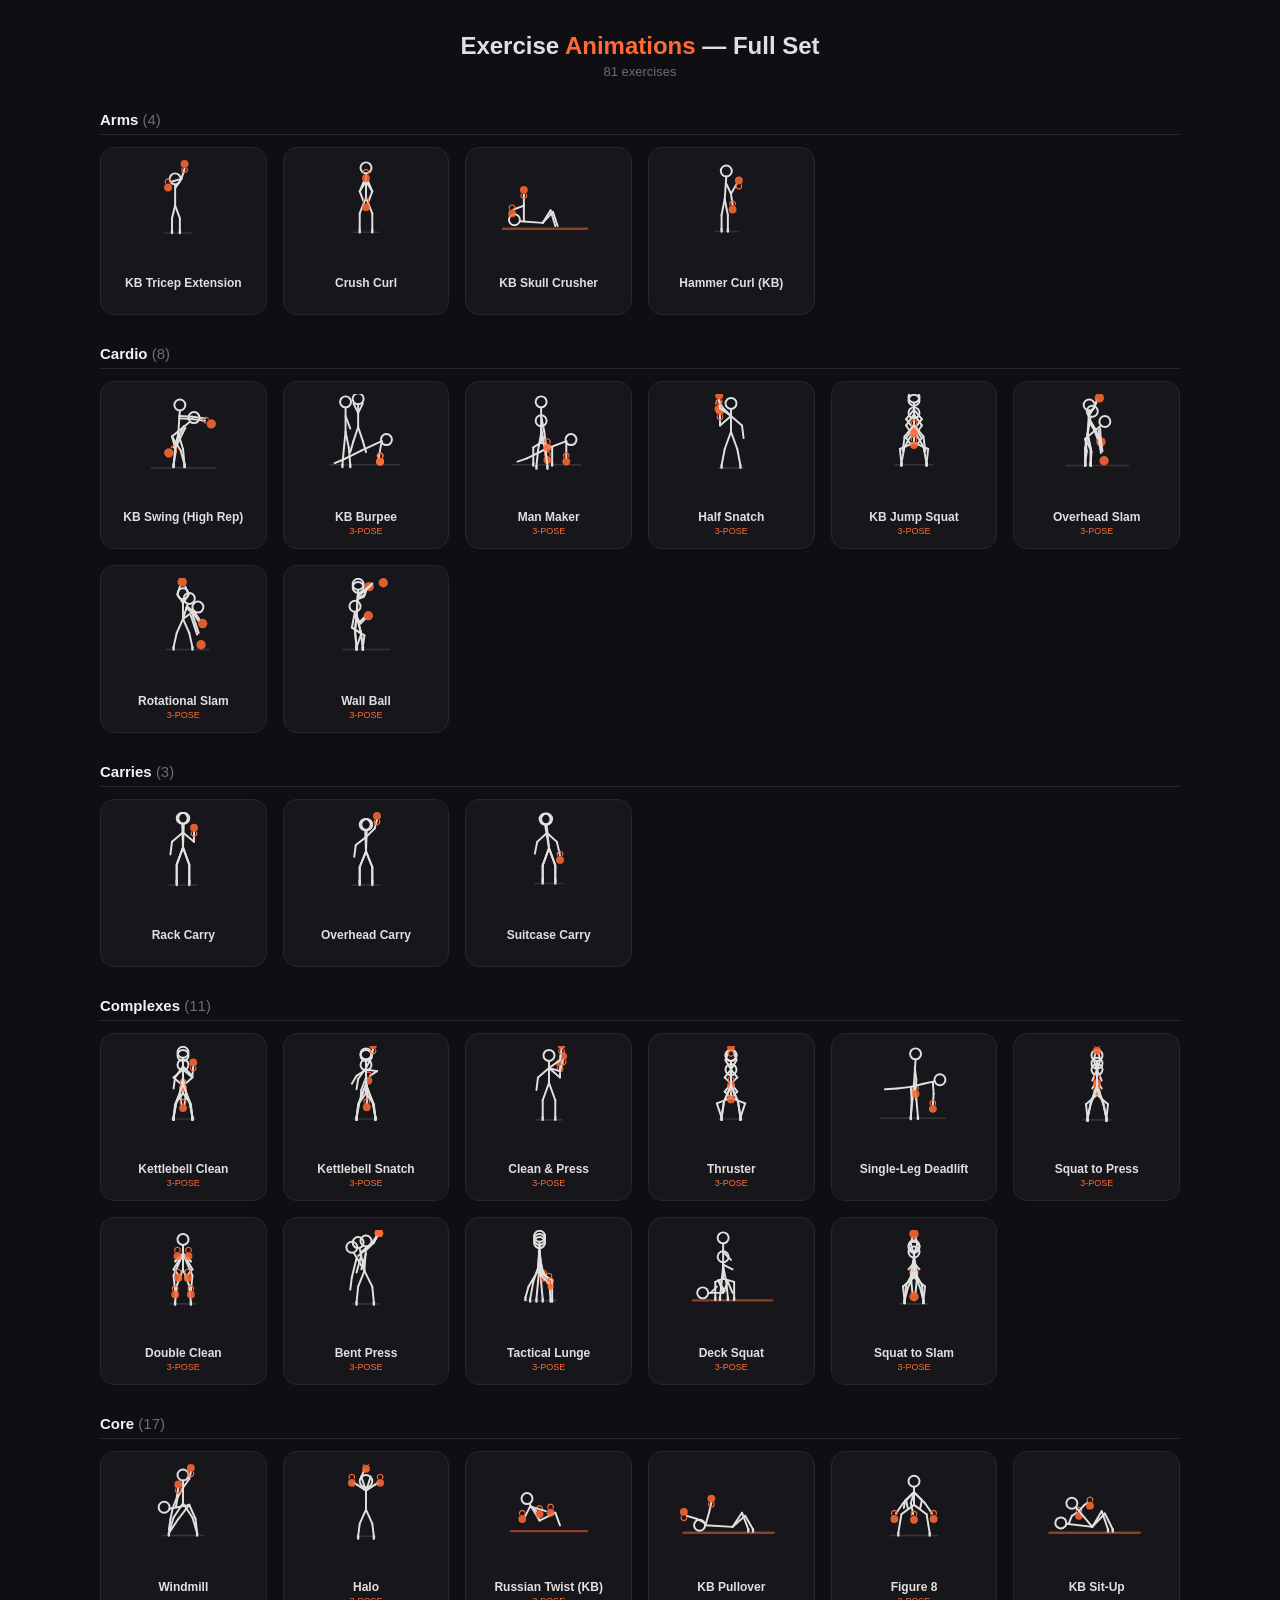
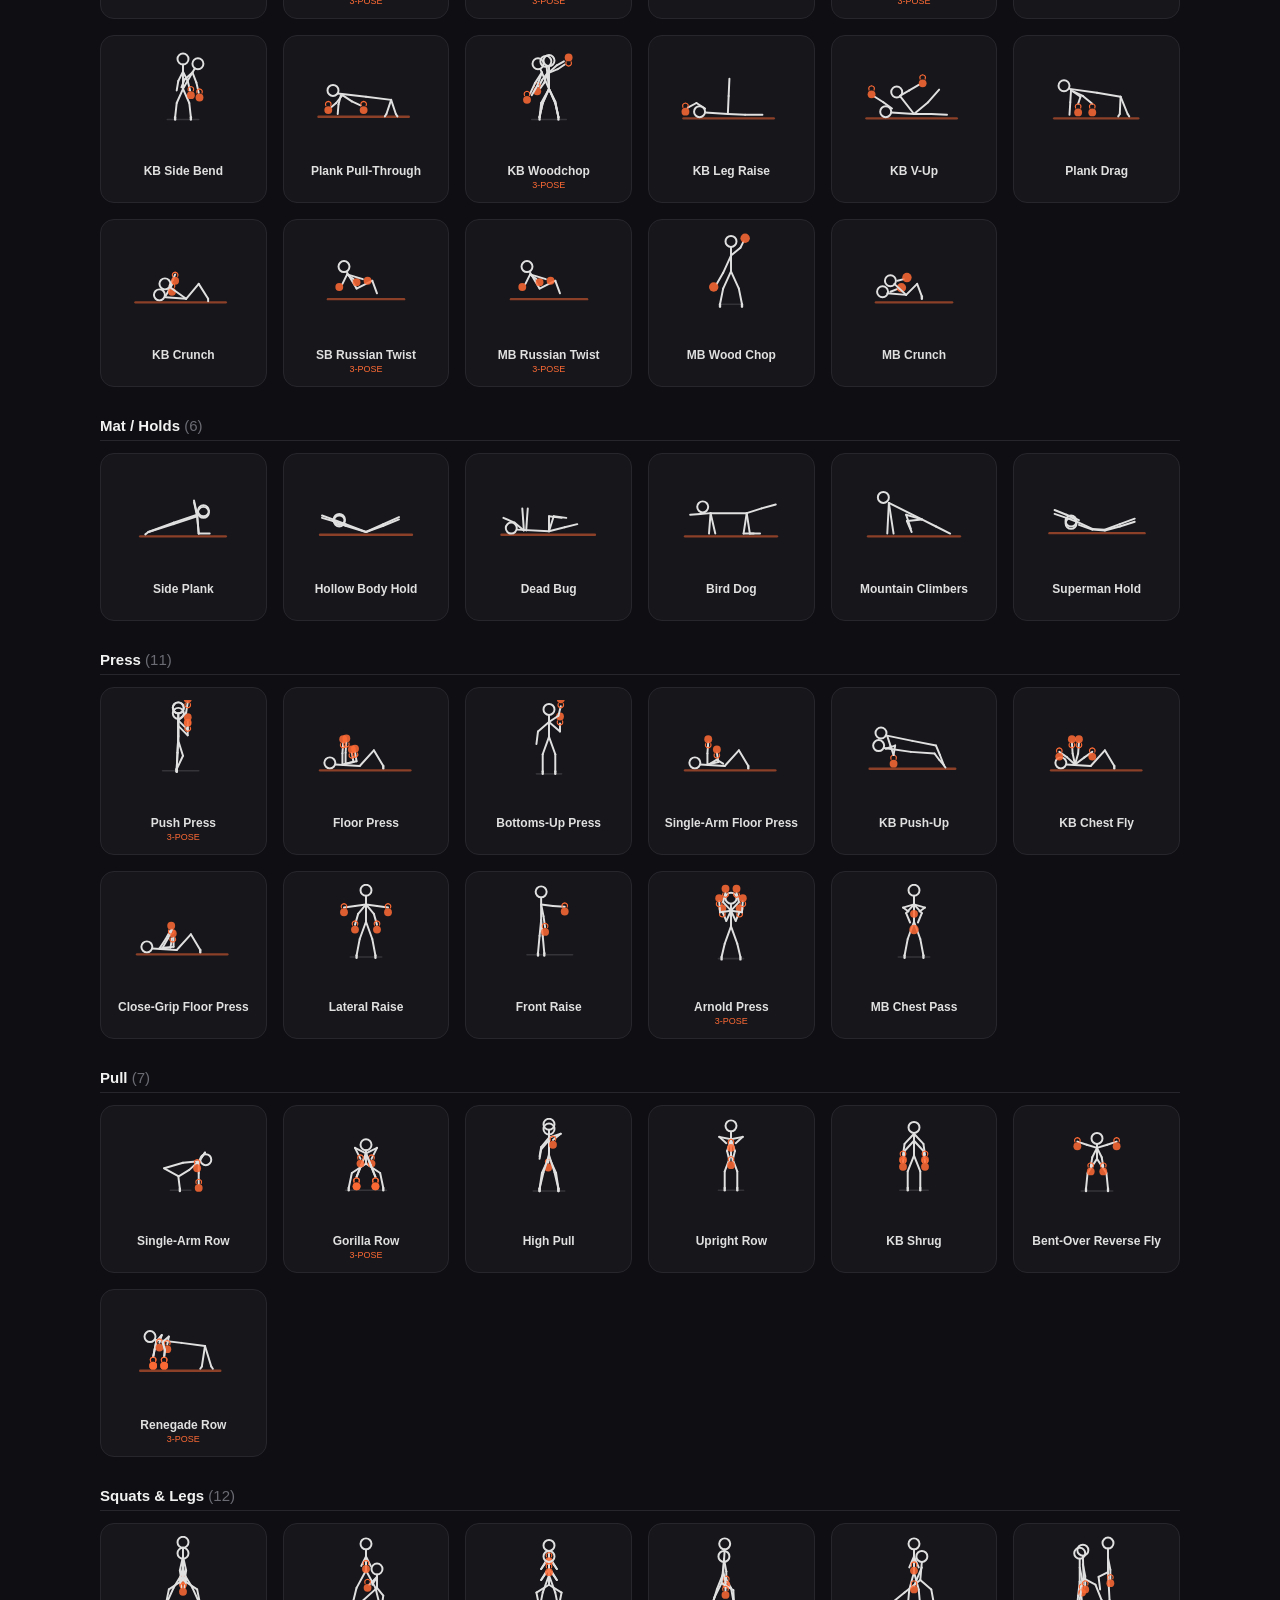
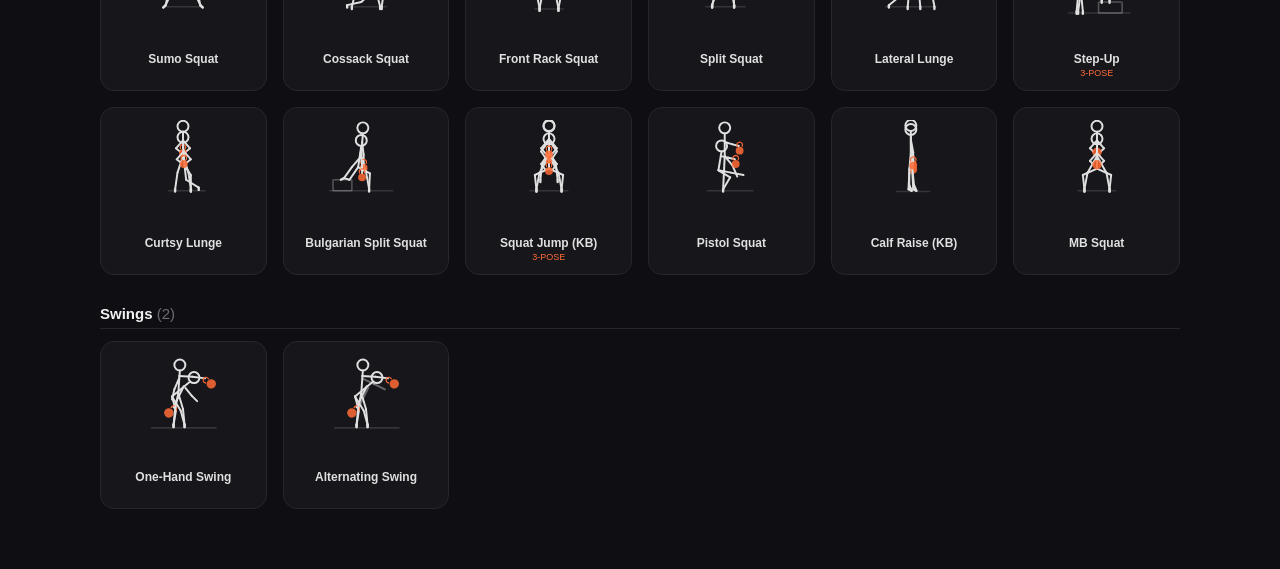
==== commit f115eeac: "Apply round-2 animation polish (19 fixes) Fable agents (before cap): press/pull (push press single-l" ====
--- a/future-enhancements/all-exercise-animations-review.html
+++ b/future-enhancements/all-exercise-animations-review.html
@@ -1,11 +1,4 @@
-<!doctype html><html><head><meta charset="utf-8"><meta name="viewport" content="width=device-width,initial-scale=1"><title>All Exercise Animations — Review</title><style>*{margin:0;padding:0;box-sizing:border-box}body{background:#0f0f13;color:#e0e0e0;font-family:-apple-system,BlinkMacSystemFont,"Segoe UI",Roboto,sans-serif;padding:32px 20px 60px}h1{text-align:center;font-size:24px;margin-bottom:4px}h1 span{color:#ff6b35}.sub{text-align:center;color:#6b6b74;font-size:13px;margin-bottom:32px}h2{max-width:1080px;margin:30px auto 12px;font-size:15px;color:#f2f2f2;border-bottom:1px solid #26262c;padding-bottom:6px}h2 span{color:#6b6b74;font-weight:400}.grid{display:grid;grid-template-columns:repeat(auto-fill,minmax(150px,1fr));gap:16px;max-width:1080px;margin:0 auto}.card{background:#16161b;border:1px solid #26262c;border-radius:14px;padding:12px 8px;text-align:center;position:relative}.anim{width:110px;height:110px;margin:0 auto 6px;position:relative}.anim svg{width:100%;height:100%;display:block}.name{font-size:12px;font-weight:600;color:#f2f2f2}.tag{font-size:9px;color:#ff6b35;letter-spacing:.5px;text-transform:uppercase;margin-top:2px;height:10px}
-.pose-a,.pose-b{animation-duration:1.4s;animation-iteration-count:infinite}.pose-a{animation-name:showA}.pose-b{animation-name:showB}
-@keyframes showA{0%{opacity:1;animation-timing-function:ease-in-out}10%{opacity:1;animation-timing-function:ease-in-out}45%{opacity:0}60%{opacity:0;animation-timing-function:ease-in-out}95%{opacity:1}100%{opacity:1}}
-@keyframes showB{0%{opacity:0;animation-timing-function:ease-in-out}10%{opacity:0;animation-timing-function:ease-in-out}45%{opacity:1}60%{opacity:1;animation-timing-function:ease-in-out}95%{opacity:0}100%{opacity:0}}
-.lunge-a,.lunge-mid,.lunge-b{animation-duration:2.4s;animation-iteration-count:infinite}.lunge-a{animation-name:lungeA}.lunge-mid{animation-name:lungeMid}.lunge-b{animation-name:lungeB}
-@keyframes lungeA{0%{opacity:1;animation-timing-function:ease-in-out}10%{opacity:1;animation-timing-function:ease-in-out}20%{opacity:0}85%{opacity:0;animation-timing-function:ease-in-out}95%{opacity:1}100%{opacity:1}}
-@keyframes lungeMid{0%{opacity:0}10%{opacity:0;animation-timing-function:ease-in-out}20%{opacity:1;animation-timing-function:ease-in-out}35%{opacity:1;animation-timing-function:ease-in-out}45%{opacity:0}55%{opacity:0;animation-timing-function:ease-in-out}65%{opacity:1;animation-timing-function:ease-in-out}85%{opacity:1;animation-timing-function:ease-in-out}95%{opacity:0}100%{opacity:0}}
-@keyframes lungeB{0%{opacity:0}35%{opacity:0;animation-timing-function:ease-in-out}45%{opacity:1}55%{opacity:1;animation-timing-function:ease-in-out}65%{opacity:0}100%{opacity:0}}</style></head><body><h1>Exercise <span>Animations</span> — Full Set</h1><div class="sub">81 exercises · review for feedback</div><h2>Arms <span>(4)</span></h2><div class="grid"><div class="card"><div class="anim"><svg viewBox="0 0 140 140" fill="none" xmlns="http://www.w3.org/2000/svg">
+<!doctype html><html><head><meta charset="utf-8"><meta name="viewport" content="width=device-width,initial-scale=1"><title>All Exercise Animations — Review</title><style>*{margin:0;padding:0;box-sizing:border-box}body{background:#0f0f13;color:#e0e0e0;font-family:-apple-system,BlinkMacSystemFont,"Segoe UI",Roboto,sans-serif;padding:32px 20px 60px}h1{text-align:center;font-size:24px;margin-bottom:4px}h1 span{color:#ff6b35}.sub{text-align:center;color:#6b6b74;font-size:13px;margin-bottom:32px}h2{max-width:1080px;margin:30px auto 12px;font-size:15px;color:#f2f2f2;border-bottom:1px solid #26262c;padding-bottom:6px}h2 span{color:#6b6b74;font-weight:400}.grid{display:grid;grid-template-columns:repeat(auto-fill,minmax(150px,1fr));gap:16px;max-width:1080px;margin:0 auto}.card{background:#16161b;border:1px solid #26262c;border-radius:14px;padding:12px 8px;text-align:center}.anim{width:110px;height:110px;margin:0 auto 6px;position:relative}.anim svg{width:100%;height:100%;display:block}.name{font-size:12px;font-weight:600}.tag{font-size:9px;color:#ff6b35;text-transform:uppercase;margin-top:2px;height:10px}.pose-a,.pose-b{animation-duration:1.4s;animation-iteration-count:infinite}.pose-a{animation-name:showA}.pose-b{animation-name:showB}@keyframes showA{0%{opacity:1;animation-timing-function:ease-in-out}10%{opacity:1;animation-timing-function:ease-in-out}45%{opacity:0}60%{opacity:0;animation-timing-function:ease-in-out}95%{opacity:1}100%{opacity:1}}@keyframes showB{0%{opacity:0;animation-timing-function:ease-in-out}10%{opacity:0;animation-timing-function:ease-in-out}45%{opacity:1}60%{opacity:1;animation-timing-function:ease-in-out}95%{opacity:0}100%{opacity:0}}.lunge-a,.lunge-mid,.lunge-b{animation-duration:2.4s;animation-iteration-count:infinite}.lunge-a{animation-name:lungeA}.lunge-mid{animation-name:lungeMid}.lunge-b{animation-name:lungeB}@keyframes lungeA{0%{opacity:1;animation-timing-function:ease-in-out}10%{opacity:1;animation-timing-function:ease-in-out}20%{opacity:0}85%{opacity:0;animation-timing-function:ease-in-out}95%{opacity:1}100%{opacity:1}}@keyframes lungeMid{0%{opacity:0}10%{opacity:0;animation-timing-function:ease-in-out}20%{opacity:1;animation-timing-function:ease-in-out}35%{opacity:1;animation-timing-function:ease-in-out}45%{opacity:0}55%{opacity:0;animation-timing-function:ease-in-out}65%{opacity:1;animation-timing-function:ease-in-out}85%{opacity:1;animation-timing-function:ease-in-out}95%{opacity:0}100%{opacity:0}}@keyframes lungeB{0%{opacity:0}35%{opacity:0;animation-timing-function:ease-in-out}45%{opacity:1}55%{opacity:1;animation-timing-function:ease-in-out}65%{opacity:0}100%{opacity:0}}</style></head><body><h1>Exercise <span>Animations</span> — Full Set</h1><div class="sub">81 exercises</div><h2>Arms <span>(4)</span></h2><h1></h1><div class="grid"><div class="card"><div class="anim"><svg viewBox="0 0 140 140" fill="none" xmlns="http://www.w3.org/2000/svg">
   <line x1="46" y1="93" x2="80" y2="93" stroke="#e0e0e0" stroke-width="2" stroke-linecap="round" opacity=".15"/>
   <g>
     <circle cx="60" cy="24" r="7" stroke="#e0e0e0" stroke-width="2.5"/>
@@ -98,7 +91,7 @@
     <circle cx="80" cy="26" r="5" fill="#ff6b35" opacity=".85"/>
     <path d="M77,31 Q75,36 80,37 Q85,36 83,31" stroke="#ff6b35" stroke-width="1.5" fill="none"/>
   </g>
-</svg></div><div class="name">Hammer Curl (KB)</div><div class="tag"></div></div></div><h2>Cardio <span>(8)</span></h2><div class="grid"><div class="card"><div class="anim"><svg viewBox="0 0 140 140" fill="none" xmlns="http://www.w3.org/2000/svg">
+</svg></div><div class="name">Hammer Curl (KB)</div><div class="tag"></div></div></div><h2>Cardio <span>(8)</span></h2><h1></h1><div class="grid"><div class="card"><div class="anim"><svg viewBox="0 0 140 140" fill="none" xmlns="http://www.w3.org/2000/svg">
     <line x1="30" y1="94" x2="112" y2="94" stroke="#e0e0e0" stroke-width="2" stroke-linecap="round" opacity=".15"/>
     <g class="pose-a">
       <circle cx="84" cy="30" r="7" stroke="#e0e0e0" stroke-width="2.5"/>
@@ -136,94 +129,7 @@
       <line x1="58" y1="90" x2="58" y2="93" stroke="#e0e0e0" stroke-width="3" stroke-linecap="round"/>
       <line x1="72" y1="90" x2="72" y2="93" stroke="#e0e0e0" stroke-width="3" stroke-linecap="round"/>
     </g>
-  </svg></div><div class="name">KB Swing (High Rep)</div><div class="tag"></div></div><div class="card"><div class="anim"><svg viewBox="0 0 140 140" fill="none" xmlns="http://www.w3.org/2000/svg">
-    <rect x="10" y="88" width="120" height="3" rx="1.5" fill="#ff6b35" opacity=".5"/>
-    <g>
-      <circle cx="118" cy="83" r="5" fill="#ff6b35" opacity=".85"/>
-      <path d="M115,78 Q113,73 118,72 Q123,73 121,78" stroke="#ff6b35" stroke-width="1.5" fill="none"/>
-    </g>
-    <g class="lunge-a">
-      <circle cx="48" cy="12" r="7" stroke="#e0e0e0" stroke-width="2.5"/>
-      <line x1="48" y1="19" x2="48" y2="48" stroke="#e0e0e0" stroke-width="2.5" stroke-linecap="round"/>
-      <line x1="48" y1="48" x2="46" y2="66" stroke="#e0e0e0" stroke-width="2.5" stroke-linecap="round"/>
-      <line x1="46" y1="66" x2="45" y2="85" stroke="#e0e0e0" stroke-width="2.5" stroke-linecap="round"/>
-      <line x1="48" y1="48" x2="51" y2="66" stroke="#e0e0e0" stroke-width="2.5" stroke-linecap="round"/>
-      <line x1="51" y1="66" x2="52" y2="85" stroke="#e0e0e0" stroke-width="2.5" stroke-linecap="round"/>
-      <line x1="47" y1="26" x2="49" y2="40" stroke="#e0e0e0" stroke-width="2.5" stroke-linecap="round"/>
-      <line x1="49" y1="40" x2="49" y2="53" stroke="#e0e0e0" stroke-width="2.5" stroke-linecap="round"/>
-      <line x1="49" y1="27" x2="51" y2="41" stroke="#e0e0e0" stroke-width="2.5" stroke-linecap="round"/>
-      <line x1="51" y1="41" x2="51" y2="54" stroke="#e0e0e0" stroke-width="2.5" stroke-linecap="round"/>
-      <line x1="45" y1="85" x2="45" y2="88" stroke="#e0e0e0" stroke-width="3" stroke-linecap="round"/>
-      <line x1="52" y1="85" x2="52" y2="88" stroke="#e0e0e0" stroke-width="3" stroke-linecap="round"/>
-    </g>
-    <g class="lunge-mid">
-      <circle cx="104" cy="58" r="7" stroke="#e0e0e0" stroke-width="2.5"/>
-      <line x1="97" y1="62" x2="66" y2="68" stroke="#e0e0e0" stroke-width="2.5" stroke-linecap="round"/>
-      <line x1="66" y1="68" x2="38" y2="82" stroke="#e0e0e0" stroke-width="2.5" stroke-linecap="round"/>
-      <line x1="38" y1="82" x2="35" y2="87" stroke="#e0e0e0" stroke-width="2.5" stroke-linecap="round"/>
-      <line x1="96" y1="63" x2="95" y2="86" stroke="#e0e0e0" stroke-width="2.5" stroke-linecap="round"/>
-      <line x1="99" y1="64" x2="98" y2="86" stroke="#e0e0e0" stroke-width="2.5" stroke-linecap="round"/>
-    </g>
-    <g class="lunge-b">
-      <circle cx="48" cy="6" r="7" stroke="#e0e0e0" stroke-width="2.5"/>
-      <line x1="48" y1="13" x2="48" y2="40" stroke="#e0e0e0" stroke-width="2.5" stroke-linecap="round"/>
-      <line x1="47" y1="20" x2="41" y2="10" stroke="#e0e0e0" stroke-width="2.5" stroke-linecap="round"/>
-      <line x1="41" y1="10" x2="37" y2="2" stroke="#e0e0e0" stroke-width="2.5" stroke-linecap="round"/>
-      <line x1="49" y1="20" x2="55" y2="10" stroke="#e0e0e0" stroke-width="2.5" stroke-linecap="round"/>
-      <line x1="55" y1="10" x2="59" y2="2" stroke="#e0e0e0" stroke-width="2.5" stroke-linecap="round"/>
-      <line x1="48" y1="40" x2="45" y2="55" stroke="#e0e0e0" stroke-width="2.5" stroke-linecap="round"/>
-      <line x1="45" y1="55" x2="45" y2="70" stroke="#e0e0e0" stroke-width="2.5" stroke-linecap="round"/>
-      <line x1="48" y1="40" x2="52" y2="55" stroke="#e0e0e0" stroke-width="2.5" stroke-linecap="round"/>
-      <line x1="52" y1="55" x2="52" y2="70" stroke="#e0e0e0" stroke-width="2.5" stroke-linecap="round"/>
-      <line x1="45" y1="70" x2="45" y2="73" stroke="#e0e0e0" stroke-width="3" stroke-linecap="round"/>
-      <line x1="52" y1="70" x2="52" y2="73" stroke="#e0e0e0" stroke-width="3" stroke-linecap="round"/>
-    </g>
-  </svg></div><div class="name">KB Burpee</div><div class="tag">3-pose</div></div><div class="card"><div class="anim"><svg viewBox="0 0 140 140" fill="none" xmlns="http://www.w3.org/2000/svg">
-    <rect x="10" y="88" width="120" height="3" rx="1.5" fill="#ff6b35" opacity=".5"/>
-    <g class="lunge-a">
-      <circle cx="103" cy="52" r="7" stroke="#e0e0e0" stroke-width="2.5"/>
-      <line x1="96" y1="57" x2="66" y2="63" stroke="#e0e0e0" stroke-width="2.5" stroke-linecap="round"/>
-      <line x1="66" y1="63" x2="38" y2="80" stroke="#e0e0e0" stroke-width="2.5" stroke-linecap="round"/>
-      <line x1="38" y1="80" x2="35" y2="85" stroke="#e0e0e0" stroke-width="2.5" stroke-linecap="round"/>
-      <line x1="95" y1="58" x2="90" y2="72" stroke="#e0e0e0" stroke-width="2.5" stroke-linecap="round"/>
-      <line x1="97" y1="59" x2="99" y2="72" stroke="#e0e0e0" stroke-width="2.5" stroke-linecap="round"/>
-      <circle cx="90" cy="83" r="5" fill="#ff6b35" opacity=".85"/>
-      <path d="M87,78 Q85,73 90,72 Q95,73 93,78" stroke="#ff6b35" stroke-width="1.5" fill="none"/>
-      <circle cx="99" cy="83" r="5" fill="#ff6b35" opacity=".85"/>
-      <path d="M96,78 Q94,73 99,72 Q104,73 101,78" stroke="#ff6b35" stroke-width="1.5" fill="none"/>
-    </g>
-    <g class="lunge-mid">
-      <circle cx="103" cy="52" r="7" stroke="#e0e0e0" stroke-width="2.5"/>
-      <line x1="96" y1="57" x2="66" y2="63" stroke="#e0e0e0" stroke-width="2.5" stroke-linecap="round"/>
-      <line x1="66" y1="63" x2="38" y2="80" stroke="#e0e0e0" stroke-width="2.5" stroke-linecap="round"/>
-      <line x1="38" y1="80" x2="35" y2="85" stroke="#e0e0e0" stroke-width="2.5" stroke-linecap="round"/>
-      <line x1="97" y1="59" x2="99" y2="72" stroke="#e0e0e0" stroke-width="2.5" stroke-linecap="round"/>
-      <circle cx="99" cy="83" r="5" fill="#ff6b35" opacity=".85"/>
-      <path d="M96,78 Q94,73 99,72 Q104,73 101,78" stroke="#ff6b35" stroke-width="1.5" fill="none"/>
-      <line x1="95" y1="58" x2="91" y2="44" stroke="#e0e0e0" stroke-width="2.5" stroke-linecap="round"/>
-      <line x1="91" y1="44" x2="88" y2="55" stroke="#e0e0e0" stroke-width="2.5" stroke-linecap="round"/>
-      <circle cx="88" cy="62" r="5" fill="#ff6b35" opacity=".85"/>
-      <path d="M85,57 Q83,52 88,51 Q93,52 90,57" stroke="#ff6b35" stroke-width="1.5" fill="none"/>
-    </g>
-    <g class="lunge-b">
-      <circle cx="66" cy="10" r="7" stroke="#e0e0e0" stroke-width="2.5"/>
-      <line x1="66" y1="17" x2="66" y2="46" stroke="#e0e0e0" stroke-width="2.5" stroke-linecap="round"/>
-      <line x1="66" y1="46" x2="63" y2="66" stroke="#e0e0e0" stroke-width="2.5" stroke-linecap="round"/>
-      <line x1="63" y1="66" x2="62" y2="85" stroke="#e0e0e0" stroke-width="2.5" stroke-linecap="round"/>
-      <line x1="66" y1="46" x2="69" y2="66" stroke="#e0e0e0" stroke-width="2.5" stroke-linecap="round"/>
-      <line x1="69" y1="66" x2="70" y2="85" stroke="#e0e0e0" stroke-width="2.5" stroke-linecap="round"/>
-      <line x1="66" y1="24" x2="62" y2="40" stroke="#e0e0e0" stroke-width="2.5" stroke-linecap="round"/>
-      <line x1="62" y1="40" x2="61" y2="54" stroke="#e0e0e0" stroke-width="2.5" stroke-linecap="round"/>
-      <line x1="66" y1="24" x2="71" y2="40" stroke="#e0e0e0" stroke-width="2.5" stroke-linecap="round"/>
-      <line x1="71" y1="40" x2="72" y2="54" stroke="#e0e0e0" stroke-width="2.5" stroke-linecap="round"/>
-      <circle cx="61" cy="65" r="5" fill="#ff6b35" opacity=".85"/>
-      <path d="M58,60 Q56,55 61,54 Q66,55 64,60" stroke="#ff6b35" stroke-width="1.5" fill="none"/>
-      <circle cx="72" cy="65" r="5" fill="#ff6b35" opacity=".85"/>
-      <path d="M69,60 Q67,55 72,54 Q77,55 75,60" stroke="#ff6b35" stroke-width="1.5" fill="none"/>
-      <line x1="62" y1="85" x2="62" y2="88" stroke="#e0e0e0" stroke-width="3" stroke-linecap="round"/>
-      <line x1="70" y1="85" x2="70" y2="88" stroke="#e0e0e0" stroke-width="3" stroke-linecap="round"/>
-    </g>
-  </svg></div><div class="name">Man Maker</div><div class="tag">3-pose</div></div><div class="card"><div class="anim"><svg viewBox="0 0 140 140" fill="none" xmlns="http://www.w3.org/2000/svg">
+  </svg></div><div class="name">KB Swing (High Rep)</div><div class="tag"></div></div><div class="card"><div class="anim"><svg viewBox="0 0 140 140" fill="none" xmlns="http://www.w3.org/2000/svg"><line x1="24" y1="90" x2="112" y2="90" stroke="#e0e0e0" stroke-width="2" stroke-linecap="round" opacity=".15"/><g class="lunge-a"><circle cx="44" cy="10" r="7" stroke="#e0e0e0" stroke-width="2.5"/><line x1="44" y1="17" x2="44" y2="48" stroke="#e0e0e0" stroke-width="2.5" stroke-linecap="round"/><line x1="44" y1="48" x2="42" y2="68" stroke="#e0e0e0" stroke-width="2.5" stroke-linecap="round"/><line x1="42" y1="68" x2="40" y2="90" stroke="#e0e0e0" stroke-width="2.5" stroke-linecap="round"/><line x1="44" y1="48" x2="48" y2="68" stroke="#e0e0e0" stroke-width="2.5" stroke-linecap="round"/><line x1="48" y1="68" x2="50" y2="90" stroke="#e0e0e0" stroke-width="2.5" stroke-linecap="round"/><line x1="44" y1="28" x2="50" y2="44" stroke="#e0e0e0" stroke-width="2.5" stroke-linecap="round"/><line x1="40" y1="90" x2="40" y2="93" stroke="#e0e0e0" stroke-width="3" stroke-linecap="round"/><line x1="50" y1="90" x2="50" y2="93" stroke="#e0e0e0" stroke-width="3" stroke-linecap="round"/><circle cx="88" cy="86" r="5" fill="#ff6b35" opacity=".85"/><path d="M85,81 Q83,76 88,75 Q93,76 91,81" stroke="#ff6b35" stroke-width="1.5" fill="none"/></g><g class="lunge-mid"><circle cx="96" cy="58" r="7" stroke="#e0e0e0" stroke-width="2.5"/><line x1="90" y1="60" x2="86" y2="82" stroke="#e0e0e0" stroke-width="2.5" stroke-linecap="round"/><line x1="90" y1="60" x2="64" y2="72" stroke="#e0e0e0" stroke-width="2.5" stroke-linecap="round"/><line x1="64" y1="72" x2="40" y2="84" stroke="#e0e0e0" stroke-width="2.5" stroke-linecap="round"/><line x1="40" y1="84" x2="30" y2="88" stroke="#e0e0e0" stroke-width="2.5" stroke-linecap="round"/><circle cx="88" cy="86" r="5" fill="#ff6b35" opacity=".85"/><path d="M85,81 Q83,76 88,75 Q93,76 91,81" stroke="#ff6b35" stroke-width="1.5" fill="none"/></g><g class="lunge-b"><circle cx="60" cy="6" r="7" stroke="#e0e0e0" stroke-width="2.5"/><line x1="60" y1="13" x2="60" y2="42" stroke="#e0e0e0" stroke-width="2.5" stroke-linecap="round"/><line x1="60" y1="42" x2="54" y2="60" stroke="#e0e0e0" stroke-width="2.5" stroke-linecap="round"/><line x1="54" y1="60" x2="50" y2="74" stroke="#e0e0e0" stroke-width="2.5" stroke-linecap="round"/><line x1="60" y1="42" x2="66" y2="60" stroke="#e0e0e0" stroke-width="2.5" stroke-linecap="round"/><line x1="66" y1="60" x2="70" y2="74" stroke="#e0e0e0" stroke-width="2.5" stroke-linecap="round"/><line x1="60" y1="24" x2="66" y2="12" stroke="#e0e0e0" stroke-width="2.5" stroke-linecap="round"/><line x1="60" y1="24" x2="54" y2="12" stroke="#e0e0e0" stroke-width="2.5" stroke-linecap="round"/><circle cx="88" cy="86" r="5" fill="#ff6b35" opacity=".85"/><path d="M85,81 Q83,76 88,75 Q93,76 91,81" stroke="#ff6b35" stroke-width="1.5" fill="none"/></g></svg></div><div class="name">KB Burpee</div><div class="tag">3-pose</div></div><div class="card"><div class="anim"><svg viewBox="0 0 140 140" fill="none" xmlns="http://www.w3.org/2000/svg"><line x1="24" y1="90" x2="110" y2="90" stroke="#e0e0e0" stroke-width="2" stroke-linecap="round" opacity=".15"/><g class="lunge-a"><circle cx="98" cy="58" r="7" stroke="#e0e0e0" stroke-width="2.5"/><line x1="92" y1="60" x2="92" y2="82" stroke="#e0e0e0" stroke-width="2.5" stroke-linecap="round"/><line x1="92" y1="60" x2="66" y2="70" stroke="#e0e0e0" stroke-width="2.5" stroke-linecap="round"/><line x1="66" y1="70" x2="42" y2="82" stroke="#e0e0e0" stroke-width="2.5" stroke-linecap="round"/><line x1="42" y1="82" x2="30" y2="86" stroke="#e0e0e0" stroke-width="2.5" stroke-linecap="round"/><circle cx="92" cy="86" r="5" fill="#ff6b35" opacity=".85"/><path d="M89,81 Q87,76 92,75 Q97,76 95,81" stroke="#ff6b35" stroke-width="1.5" fill="none"/></g><g class="lunge-mid"><circle cx="60" cy="34" r="7" stroke="#e0e0e0" stroke-width="2.5"/><line x1="60" y1="41" x2="60" y2="62" stroke="#e0e0e0" stroke-width="2.5" stroke-linecap="round"/><line x1="60" y1="62" x2="74" y2="68" stroke="#e0e0e0" stroke-width="2.5" stroke-linecap="round"/><line x1="74" y1="68" x2="74" y2="88" stroke="#e0e0e0" stroke-width="2.5" stroke-linecap="round"/><line x1="60" y1="62" x2="50" y2="68" stroke="#e0e0e0" stroke-width="2.5" stroke-linecap="round"/><line x1="50" y1="68" x2="50" y2="88" stroke="#e0e0e0" stroke-width="2.5" stroke-linecap="round"/><line x1="60" y1="44" x2="64" y2="64" stroke="#e0e0e0" stroke-width="2.5" stroke-linecap="round"/><line x1="64" y1="64" x2="66" y2="80" stroke="#e0e0e0" stroke-width="2.5" stroke-linecap="round"/><circle cx="68" cy="84" r="5" fill="#ff6b35" opacity=".85"/><path d="M65,79 Q63,74 68,73 Q73,74 71,79" stroke="#ff6b35" stroke-width="1.5" fill="none"/><line x1="74" y1="88" x2="74" y2="91" stroke="#e0e0e0" stroke-width="3" stroke-linecap="round"/><line x1="50" y1="88" x2="50" y2="91" stroke="#e0e0e0" stroke-width="3" stroke-linecap="round"/></g><g class="lunge-b"><circle cx="60" cy="10" r="7" stroke="#e0e0e0" stroke-width="2.5"/><line x1="60" y1="17" x2="60" y2="50" stroke="#e0e0e0" stroke-width="2.5" stroke-linecap="round"/><line x1="60" y1="50" x2="56" y2="72" stroke="#e0e0e0" stroke-width="2.5" stroke-linecap="round"/><line x1="56" y1="72" x2="54" y2="92" stroke="#e0e0e0" stroke-width="2.5" stroke-linecap="round"/><line x1="60" y1="50" x2="66" y2="72" stroke="#e0e0e0" stroke-width="2.5" stroke-linecap="round"/><line x1="66" y1="72" x2="68" y2="92" stroke="#e0e0e0" stroke-width="2.5" stroke-linecap="round"/><line x1="60" y1="28" x2="64" y2="48" stroke="#e0e0e0" stroke-width="2.5" stroke-linecap="round"/><line x1="64" y1="48" x2="66" y2="64" stroke="#e0e0e0" stroke-width="2.5" stroke-linecap="round"/><circle cx="68" cy="68" r="5" fill="#ff6b35" opacity=".85"/><path d="M65,63 Q63,58 68,57 Q73,58 71,63" stroke="#ff6b35" stroke-width="1.5" fill="none"/><line x1="54" y1="92" x2="54" y2="95" stroke="#e0e0e0" stroke-width="3" stroke-linecap="round"/><line x1="68" y1="92" x2="68" y2="95" stroke="#e0e0e0" stroke-width="3" stroke-linecap="round"/></g></svg></div><div class="name">Man Maker</div><div class="tag">3-pose</div></div><div class="card"><div class="anim"><svg viewBox="0 0 140 140" fill="none" xmlns="http://www.w3.org/2000/svg">
     <line x1="54" y1="94" x2="86" y2="94" stroke="#e0e0e0" stroke-width="2" stroke-linecap="round" opacity=".15"/>
     <g>
       <circle cx="70" cy="12" r="7" stroke="#e0e0e0" stroke-width="2.5"/>
@@ -436,7 +342,7 @@
       <line x1="58" y1="88" x2="58" y2="91" stroke="#e0e0e0" stroke-width="3" stroke-linecap="round"/>
       <line x1="66" y1="88" x2="66" y2="91" stroke="#e0e0e0" stroke-width="3" stroke-linecap="round"/>
     </g>
-  </svg></div><div class="name">Wall Ball</div><div class="tag">3-pose</div></div></div><h2>Carries <span>(3)</span></h2><div class="grid"><div class="card"><div class="anim"><svg viewBox="0 0 140 140" fill="none" xmlns="http://www.w3.org/2000/svg">
+  </svg></div><div class="name">Wall Ball</div><div class="tag">3-pose</div></div></div><h2>Carries <span>(3)</span></h2><h1></h1><div class="grid"><div class="card"><div class="anim"><svg viewBox="0 0 140 140" fill="none" xmlns="http://www.w3.org/2000/svg">
   <line x1="52" y1="93" x2="88" y2="93" stroke="#e0e0e0" stroke-width="2" stroke-linecap="round" opacity=".15"/>
   <g>
     <line x1="70" y1="26" x2="56" y2="38" stroke="#e0e0e0" stroke-width="2.5" stroke-linecap="round"/>
@@ -526,7 +432,7 @@
     <line x1="62" y1="88" x2="62" y2="91" stroke="#e0e0e0" stroke-width="3" stroke-linecap="round"/>
     <line x1="78" y1="85" x2="78" y2="88" stroke="#e0e0e0" stroke-width="3" stroke-linecap="round"/>
   </g>
-</svg></div><div class="name">Suitcase Carry</div><div class="tag"></div></div></div><h2>Complexes <span>(11)</span></h2><div class="grid"><div class="card"><div class="anim"><svg viewBox="0 0 140 140" fill="none" xmlns="http://www.w3.org/2000/svg">
+</svg></div><div class="name">Suitcase Carry</div><div class="tag"></div></div></div><h2>Complexes <span>(11)</span></h2><h1></h1><div class="grid"><div class="card"><div class="anim"><svg viewBox="0 0 140 140" fill="none" xmlns="http://www.w3.org/2000/svg">
   <line x1="54" y1="93" x2="86" y2="93" stroke="#e0e0e0" stroke-width="2" stroke-linecap="round" opacity=".15"/>
   <g class="lunge-a">
     <circle cx="70" cy="24" r="7" stroke="#e0e0e0" stroke-width="2.5"/>
@@ -738,7 +644,7 @@
     <path d="M91,75 Q89,70 94,69 Q99,70 97,75" stroke="#ff6b35" stroke-width="1.5" fill="none"/>
     <line x1="66" y1="90" x2="66" y2="93" stroke="#e0e0e0" stroke-width="3" stroke-linecap="round"/>
   </g>
-</svg></div><div class="name">Single-Leg Deadlift</div><div class="tag"></div></div><div class="card"><div class="anim"><svg viewBox="0 0 140 140" fill="none" xmlns="http://www.w3.org/2000/svg"><line x1="52" y1="94" x2="88" y2="94" stroke="#e0e0e0" stroke-width="2" stroke-linecap="round" opacity=".15"/><g class="lunge-a"><circle cx="70" cy="30" r="7" stroke="#e0e0e0" stroke-width="2.5"/><line x1="70" y1="37" x2="70" y2="62" stroke="#e0e0e0" stroke-width="2.5" stroke-linecap="round"/><line x1="70" y1="62" x2="56" y2="74" stroke="#e0e0e0" stroke-width="2.5" stroke-linecap="round"/><line x1="56" y1="74" x2="58" y2="92" stroke="#e0e0e0" stroke-width="2.5" stroke-linecap="round"/><line x1="70" y1="62" x2="84" y2="74" stroke="#e0e0e0" stroke-width="2.5" stroke-linecap="round"/><line x1="84" y1="74" x2="82" y2="92" stroke="#e0e0e0" stroke-width="2.5" stroke-linecap="round"/><line x1="70" y1="44" x2="64" y2="54" stroke="#e0e0e0" stroke-width="2.5" stroke-linecap="round"/><line x1="70" y1="44" x2="76" y2="54" stroke="#e0e0e0" stroke-width="2.5" stroke-linecap="round"/><circle cx="70" cy="58" r="5" fill="#ff6b35" opacity=".85"/><path d="M67,53 Q65,48 70,47 Q75,48 73,53" stroke="#ff6b35" stroke-width="1.5" fill="none"/><line x1="58" y1="92" x2="58" y2="95" stroke="#e0e0e0" stroke-width="3" stroke-linecap="round"/><line x1="82" y1="92" x2="82" y2="95" stroke="#e0e0e0" stroke-width="3" stroke-linecap="round"/></g><g class="lunge-mid"><circle cx="70" cy="12" r="7" stroke="#e0e0e0" stroke-width="2.5"/><line x1="70" y1="19" x2="70" y2="50" stroke="#e0e0e0" stroke-width="2.5" stroke-linecap="round"/><line x1="70" y1="50" x2="62" y2="72" stroke="#e0e0e0" stroke-width="2.5" stroke-linecap="round"/><line x1="62" y1="72" x2="58" y2="92" stroke="#e0e0e0" stroke-width="2.5" stroke-linecap="round"/><line x1="70" y1="50" x2="78" y2="72" stroke="#e0e0e0" stroke-width="2.5" stroke-linecap="round"/><line x1="78" y1="72" x2="82" y2="92" stroke="#e0e0e0" stroke-width="2.5" stroke-linecap="round"/><line x1="70" y1="30" x2="64" y2="44" stroke="#e0e0e0" stroke-width="2.5" stroke-linecap="round"/><line x1="70" y1="30" x2="76" y2="44" stroke="#e0e0e0" stroke-width="2.5" stroke-linecap="round"/><circle cx="70" cy="47" r="5" fill="#ff6b35" opacity=".85"/><path d="M67,42 Q65,37 70,36 Q75,37 73,42" stroke="#ff6b35" stroke-width="1.5" fill="none"/><line x1="58" y1="92" x2="58" y2="95" stroke="#e0e0e0" stroke-width="3" stroke-linecap="round"/><line x1="82" y1="92" x2="82" y2="95" stroke="#e0e0e0" stroke-width="3" stroke-linecap="round"/></g><g class="lunge-b"><circle cx="70" cy="22" r="7" stroke="#e0e0e0" stroke-width="2.5"/><line x1="70" y1="29" x2="70" y2="54" stroke="#e0e0e0" stroke-width="2.5" stroke-linecap="round"/><line x1="70" y1="54" x2="62" y2="74" stroke="#e0e0e0" stroke-width="2.5" stroke-linecap="round"/><line x1="62" y1="74" x2="58" y2="92" stroke="#e0e0e0" stroke-width="2.5" stroke-linecap="round"/><line x1="70" y1="54" x2="78" y2="74" stroke="#e0e0e0" stroke-width="2.5" stroke-linecap="round"/><line x1="78" y1="74" x2="82" y2="92" stroke="#e0e0e0" stroke-width="2.5" stroke-linecap="round"/><line x1="70" y1="32" x2="66" y2="18" stroke="#e0e0e0" stroke-width="2.5" stroke-linecap="round"/><line x1="66" y1="18" x2="68" y2="9" stroke="#e0e0e0" stroke-width="2.5" stroke-linecap="round"/><line x1="70" y1="32" x2="74" y2="18" stroke="#e0e0e0" stroke-width="2.5" stroke-linecap="round"/><line x1="74" y1="18" x2="72" y2="9" stroke="#e0e0e0" stroke-width="2.5" stroke-linecap="round"/><circle cx="70" cy="6" r="5" fill="#ff6b35" opacity=".85"/><path d="M67,1 Q65,-4 70,-5 Q75,-4 73,1" stroke="#ff6b35" stroke-width="1.5" fill="none"/><line x1="58" y1="92" x2="58" y2="95" stroke="#e0e0e0" stroke-width="3" stroke-linecap="round"/><line x1="82" y1="92" x2="82" y2="95" stroke="#e0e0e0" stroke-width="3" stroke-linecap="round"/></g></svg></div><div class="name">Squat to Press</div><div class="tag">3-pose</div></div><div class="card"><div class="anim"><svg viewBox="0 0 140 140" fill="none" xmlns="http://www.w3.org/2000/svg"><line x1="54" y1="94" x2="86" y2="94" stroke="#e0e0e0" stroke-width="2" stroke-linecap="round" opacity=".15"/><g><circle cx="70" cy="12" r="7" stroke="#e0e0e0" stroke-width="2.5"/><line x1="70" y1="19" x2="70" y2="50" stroke="#e0e0e0" stroke-width="2.5" stroke-linecap="round"/><line x1="70" y1="50" x2="62" y2="71" stroke="#e0e0e0" stroke-width="2.5" stroke-linecap="round"/><line x1="62" y1="71" x2="60" y2="92" stroke="#e0e0e0" stroke-width="2.5" stroke-linecap="round"/><line x1="70" y1="50" x2="78" y2="71" stroke="#e0e0e0" stroke-width="2.5" stroke-linecap="round"/><line x1="78" y1="71" x2="80" y2="92" stroke="#e0e0e0" stroke-width="2.5" stroke-linecap="round"/><line x1="60" y1="92" x2="60" y2="95" stroke="#e0e0e0" stroke-width="3" stroke-linecap="round"/><line x1="80" y1="92" x2="80" y2="95" stroke="#e0e0e0" stroke-width="3" stroke-linecap="round"/></g><g class="lunge-a"><line x1="70" y1="30" x2="58" y2="58" stroke="#e0e0e0" stroke-width="2.5" stroke-linecap="round"/><line x1="58" y1="58" x2="60" y2="78" stroke="#e0e0e0" stroke-width="2.5" stroke-linecap="round"/><line x1="70" y1="30" x2="82" y2="58" stroke="#e0e0e0" stroke-width="2.5" stroke-linecap="round"/><line x1="82" y1="58" x2="80" y2="78" stroke="#e0e0e0" stroke-width="2.5" stroke-linecap="round"/><circle cx="60" cy="82" r="5" fill="#ff6b35" opacity=".85"/><path d="M57,77 Q55,72 60,71 Q65,72 63,77" stroke="#ff6b35" stroke-width="1.5" fill="none"/><circle cx="80" cy="82" r="5" fill="#ff6b35" opacity=".85"/><path d="M77,77 Q75,72 80,71 Q85,72 83,77" stroke="#ff6b35" stroke-width="1.5" fill="none"/></g><g class="lunge-mid"><line x1="70" y1="30" x2="58" y2="50" stroke="#e0e0e0" stroke-width="2.5" stroke-linecap="round"/><line x1="58" y1="50" x2="64" y2="57" stroke="#e0e0e0" stroke-width="2.5" stroke-linecap="round"/><line x1="70" y1="30" x2="82" y2="50" stroke="#e0e0e0" stroke-width="2.5" stroke-linecap="round"/><line x1="82" y1="50" x2="76" y2="57" stroke="#e0e0e0" stroke-width="2.5" stroke-linecap="round"/><circle cx="64" cy="61" r="5" fill="#ff6b35" opacity=".85"/><path d="M61,56 Q59,51 64,50 Q69,51 67,56" stroke="#ff6b35" stroke-width="1.5" fill="none"/><circle cx="76" cy="61" r="5" fill="#ff6b35" opacity=".85"/><path d="M73,56 Q71,51 76,50 Q81,51 79,56" stroke="#ff6b35" stroke-width="1.5" fill="none"/></g><g class="lunge-b"><line x1="70" y1="30" x2="60" y2="40" stroke="#e0e0e0" stroke-width="2.5" stroke-linecap="round"/><line x1="60" y1="40" x2="64" y2="35" stroke="#e0e0e0" stroke-width="2.5" stroke-linecap="round"/><line x1="70" y1="30" x2="80" y2="40" stroke="#e0e0e0" stroke-width="2.5" stroke-linecap="round"/><line x1="80" y1="40" x2="76" y2="35" stroke="#e0e0e0" stroke-width="2.5" stroke-linecap="round"/><circle cx="63" cy="33" r="5" fill="#ff6b35" opacity=".85"/><path d="M60,28 Q58,23 63,22 Q68,23 66,28" stroke="#ff6b35" stroke-width="1.5" fill="none"/><circle cx="77" cy="33" r="5" fill="#ff6b35" opacity=".85"/><path d="M74,28 Q72,23 77,22 Q82,23 80,28" stroke="#ff6b35" stroke-width="1.5" fill="none"/></g></svg></div><div class="name">Double Clean</div><div class="tag">3-pose</div></div><div class="card"><div class="anim"><svg viewBox="0 0 140 140" fill="none" xmlns="http://www.w3.org/2000/svg"><line x1="52" y1="94" x2="86" y2="94" stroke="#e0e0e0" stroke-width="2" stroke-linecap="round" opacity=".15"/><g><line x1="68" y1="52" x2="60" y2="72" stroke="#e0e0e0" stroke-width="2.5" stroke-linecap="round"/><line x1="60" y1="72" x2="58" y2="92" stroke="#e0e0e0" stroke-width="2.5" stroke-linecap="round"/><line x1="68" y1="52" x2="78" y2="72" stroke="#e0e0e0" stroke-width="2.5" stroke-linecap="round"/><line x1="78" y1="72" x2="80" y2="92" stroke="#e0e0e0" stroke-width="2.5" stroke-linecap="round"/><line x1="58" y1="92" x2="58" y2="95" stroke="#e0e0e0" stroke-width="3" stroke-linecap="round"/><line x1="80" y1="92" x2="80" y2="95" stroke="#e0e0e0" stroke-width="3" stroke-linecap="round"/></g><g class="lunge-a"><circle cx="70" cy="14" r="7" stroke="#e0e0e0" stroke-width="2.5"/><line x1="68" y1="52" x2="70" y2="21" stroke="#e0e0e0" stroke-width="2.5" stroke-linecap="round"/><line x1="70" y1="26" x2="80" y2="16" stroke="#e0e0e0" stroke-width="2.5" stroke-linecap="round"/><line x1="80" y1="16" x2="84" y2="7" stroke="#e0e0e0" stroke-width="2.5" stroke-linecap="round"/><line x1="70" y1="30" x2="64" y2="50" stroke="#e0e0e0" stroke-width="2.5" stroke-linecap="round"/><circle cx="86" cy="4" r="5" fill="#ff6b35" opacity=".85"/><path d="M83,-1 Q81,-6 86,-7 Q91,-6 89,-1" stroke="#ff6b35" stroke-width="1.5" fill="none"/></g><g class="lunge-mid"><circle cx="60" cy="16" r="7" stroke="#e0e0e0" stroke-width="2.5"/><line x1="68" y1="52" x2="62" y2="24" stroke="#e0e0e0" stroke-width="2.5" stroke-linecap="round"/><line x1="64" y1="28" x2="78" y2="16" stroke="#e0e0e0" stroke-width="2.5" stroke-linecap="round"/><line x1="78" y1="16" x2="84" y2="7" stroke="#e0e0e0" stroke-width="2.5" stroke-linecap="round"/><line x1="64" y1="32" x2="58" y2="54" stroke="#e0e0e0" stroke-width="2.5" stroke-linecap="round"/><circle cx="86" cy="4" r="5" fill="#ff6b35" opacity=".85"/><path d="M83,-1 Q81,-6 86,-7 Q91,-6 89,-1" stroke="#ff6b35" stroke-width="1.5" fill="none"/></g><g class="lunge-b"><circle cx="52" cy="22" r="7" stroke="#e0e0e0" stroke-width="2.5"/><line x1="68" y1="52" x2="55" y2="30" stroke="#e0e0e0" stroke-width="2.5" stroke-linecap="round"/><line x1="60" y1="33" x2="80" y2="16" stroke="#e0e0e0" stroke-width="2.5" stroke-linecap="round"/><line x1="80" y1="16" x2="85" y2="7" stroke="#e0e0e0" stroke-width="2.5" stroke-linecap="round"/><line x1="58" y1="36" x2="52" y2="60" stroke="#e0e0e0" stroke-width="2.5" stroke-linecap="round"/><line x1="52" y1="60" x2="50" y2="76" stroke="#e0e0e0" stroke-width="2.5" stroke-linecap="round"/><circle cx="87" cy="4" r="5" fill="#ff6b35" opacity=".85"/><path d="M84,-1 Q82,-6 87,-7 Q92,-6 90,-1" stroke="#ff6b35" stroke-width="1.5" fill="none"/></g></svg></div><div class="name">Bent Press</div><div class="tag">3-pose</div></div><div class="card"><div class="anim"><svg viewBox="0 0 140 140" fill="none" xmlns="http://www.w3.org/2000/svg"><line x1="38" y1="90" x2="80" y2="90" stroke="#e0e0e0" stroke-width="2" stroke-linecap="round" opacity=".15"/><g class="lunge-a"><circle cx="58" cy="8" r="7" stroke="#e0e0e0" stroke-width="2.5"/><line x1="58" y1="15" x2="58" y2="46" stroke="#e0e0e0" stroke-width="2.5" stroke-linecap="round"/><line x1="58" y1="46" x2="56" y2="66" stroke="#e0e0e0" stroke-width="2.5" stroke-linecap="round"/><line x1="56" y1="66" x2="54" y2="88" stroke="#e0e0e0" stroke-width="2.5" stroke-linecap="round"/><line x1="58" y1="46" x2="60" y2="66" stroke="#e0e0e0" stroke-width="2.5" stroke-linecap="round"/><line x1="60" y1="66" x2="62" y2="88" stroke="#e0e0e0" stroke-width="2.5" stroke-linecap="round"/><line x1="58" y1="26" x2="60" y2="42" stroke="#e0e0e0" stroke-width="2.5" stroke-linecap="round"/><line x1="60" y1="42" x2="60" y2="56" stroke="#e0e0e0" stroke-width="2.5" stroke-linecap="round"/><circle cx="60" cy="60" r="4" fill="#ff6b35" opacity=".85"/><path d="M57,56 Q55,52 60,51 Q65,52 63,56" stroke="#ff6b35" stroke-width="1.5" fill="none"/><line x1="54" y1="88" x2="54" y2="91" stroke="#e0e0e0" stroke-width="3" stroke-linecap="round"/><line x1="62" y1="88" x2="62" y2="91" stroke="#e0e0e0" stroke-width="3" stroke-linecap="round"/></g><g class="lunge-mid"><circle cx="58" cy="12" r="7" stroke="#e0e0e0" stroke-width="2.5"/><line x1="58" y1="19" x2="56" y2="48" stroke="#e0e0e0" stroke-width="2.5" stroke-linecap="round"/><line x1="56" y1="48" x2="68" y2="66" stroke="#e0e0e0" stroke-width="2.5" stroke-linecap="round"/><line x1="68" y1="66" x2="70" y2="88" stroke="#e0e0e0" stroke-width="2.5" stroke-linecap="round"/><line x1="56" y1="48" x2="50" y2="66" stroke="#e0e0e0" stroke-width="2.5" stroke-linecap="round"/><line x1="50" y1="66" x2="46" y2="88" stroke="#e0e0e0" stroke-width="2.5" stroke-linecap="round"/><line x1="57" y1="28" x2="62" y2="52" stroke="#e0e0e0" stroke-width="2.5" stroke-linecap="round"/><line x1="62" y1="52" x2="66" y2="64" stroke="#e0e0e0" stroke-width="2.5" stroke-linecap="round"/><circle cx="66" cy="67" r="4" fill="#ff6b35" opacity=".85"/><path d="M63,63 Q61,59 66,58 Q71,59 69,63" stroke="#ff6b35" stroke-width="1.5" fill="none"/><line x1="70" y1="88" x2="70" y2="91" stroke="#e0e0e0" stroke-width="3" stroke-linecap="round"/><line x1="46" y1="88" x2="46" y2="91" stroke="#e0e0e0" stroke-width="3" stroke-linecap="round"/></g><g class="lunge-b"><circle cx="58" cy="16" r="7" stroke="#e0e0e0" stroke-width="2.5"/><line x1="58" y1="23" x2="56" y2="52" stroke="#e0e0e0" stroke-width="2.5" stroke-linecap="round"/><line x1="56" y1="52" x2="74" y2="66" stroke="#e0e0e0" stroke-width="2.5" stroke-linecap="round"/><line x1="74" y1="66" x2="74" y2="88" stroke="#e0e0e0" stroke-width="2.5" stroke-linecap="round"/><line x1="56" y1="52" x2="44" y2="72" stroke="#e0e0e0" stroke-width="2.5" stroke-linecap="round"/><line x1="44" y1="72" x2="40" y2="86" stroke="#e0e0e0" stroke-width="2.5" stroke-linecap="round"/><line x1="57" y1="32" x2="61" y2="56" stroke="#e0e0e0" stroke-width="2.5" stroke-linecap="round"/><line x1="61" y1="56" x2="67" y2="69" stroke="#e0e0e0" stroke-width="2.5" stroke-linecap="round"/><circle cx="68" cy="72" r="4" fill="#ff6b35" opacity=".85"/><path d="M65,68 Q63,64 68,63 Q73,64 71,68" stroke="#ff6b35" stroke-width="1.5" fill="none"/><line x1="74" y1="88" x2="74" y2="91" stroke="#e0e0e0" stroke-width="3" stroke-linecap="round"/><line x1="40" y1="86" x2="40" y2="89" stroke="#e0e0e0" stroke-width="3" stroke-linecap="round"/></g></svg></div><div class="name">Tactical Lunge</div><div class="tag">3-pose</div></div><div class="card"><div class="anim"><svg viewBox="0 0 140 140" fill="none" xmlns="http://www.w3.org/2000/svg"><rect x="14" y="90" width="112" height="3" rx="1.5" fill="#ff6b35" opacity=".5"/><g class="lunge-a"><circle cx="62" cy="10" r="7" stroke="#e0e0e0" stroke-width="2.5"/><line x1="62" y1="17" x2="62" y2="48" stroke="#e0e0e0" stroke-width="2.5" stroke-linecap="round"/><line x1="62" y1="48" x2="60" y2="68" stroke="#e0e0e0" stroke-width="2.5" stroke-linecap="round"/><line x1="60" y1="68" x2="58" y2="88" stroke="#e0e0e0" stroke-width="2.5" stroke-linecap="round"/><line x1="62" y1="48" x2="64" y2="68" stroke="#e0e0e0" stroke-width="2.5" stroke-linecap="round"/><line x1="64" y1="68" x2="66" y2="88" stroke="#e0e0e0" stroke-width="2.5" stroke-linecap="round"/><line x1="62" y1="28" x2="72" y2="40" stroke="#e0e0e0" stroke-width="2.5" stroke-linecap="round"/><line x1="72" y1="40" x2="80" y2="44" stroke="#e0e0e0" stroke-width="2.5" stroke-linecap="round"/><line x1="58" y1="88" x2="58" y2="91" stroke="#e0e0e0" stroke-width="3" stroke-linecap="round"/><line x1="66" y1="88" x2="66" y2="91" stroke="#e0e0e0" stroke-width="3" stroke-linecap="round"/></g><g class="lunge-mid"><circle cx="60" cy="34" r="7" stroke="#e0e0e0" stroke-width="2.5"/><line x1="60" y1="41" x2="60" y2="64" stroke="#e0e0e0" stroke-width="2.5" stroke-linecap="round"/><line x1="60" y1="64" x2="74" y2="66" stroke="#e0e0e0" stroke-width="2.5" stroke-linecap="round"/><line x1="74" y1="66" x2="74" y2="88" stroke="#e0e0e0" stroke-width="2.5" stroke-linecap="round"/><line x1="60" y1="64" x2="50" y2="66" stroke="#e0e0e0" stroke-width="2.5" stroke-linecap="round"/><line x1="50" y1="66" x2="50" y2="88" stroke="#e0e0e0" stroke-width="2.5" stroke-linecap="round"/><line x1="60" y1="44" x2="72" y2="52" stroke="#e0e0e0" stroke-width="2.5" stroke-linecap="round"/><line x1="72" y1="52" x2="80" y2="56" stroke="#e0e0e0" stroke-width="2.5" stroke-linecap="round"/><line x1="74" y1="88" x2="74" y2="91" stroke="#e0e0e0" stroke-width="3" stroke-linecap="round"/><line x1="50" y1="88" x2="50" y2="91" stroke="#e0e0e0" stroke-width="3" stroke-linecap="round"/></g><g class="lunge-b"><circle cx="34" cy="76" r="7" stroke="#e0e0e0" stroke-width="2.5"/><line x1="41" y1="78" x2="60" y2="72" stroke="#e0e0e0" stroke-width="2.5" stroke-linecap="round"/><line x1="60" y1="72" x2="66" y2="56" stroke="#e0e0e0" stroke-width="2.5" stroke-linecap="round"/><line x1="66" y1="56" x2="60" y2="74" stroke="#e0e0e0" stroke-width="2.5" stroke-linecap="round"/><line x1="60" y1="72" x2="70" y2="60" stroke="#e0e0e0" stroke-width="2.5" stroke-linecap="round"/><line x1="70" y1="60" x2="66" y2="76" stroke="#e0e0e0" stroke-width="2.5" stroke-linecap="round"/><line x1="44" y1="77" x2="56" y2="82" stroke="#e0e0e0" stroke-width="2.5" stroke-linecap="round"/></g></svg></div><div class="name">Deck Squat</div><div class="tag">3-pose</div></div><div class="card"><div class="anim"><svg viewBox="0 0 140 140" fill="none" xmlns="http://www.w3.org/2000/svg"><line x1="52" y1="94" x2="88" y2="94" stroke="#e0e0e0" stroke-width="2" stroke-linecap="round" opacity=".15"/><g class="lunge-a"><circle cx="70" cy="28" r="7" stroke="#e0e0e0" stroke-width="2.5"/><line x1="70" y1="35" x2="70" y2="60" stroke="#e0e0e0" stroke-width="2.5" stroke-linecap="round"/><line x1="70" y1="60" x2="56" y2="72" stroke="#e0e0e0" stroke-width="2.5" stroke-linecap="round"/><line x1="56" y1="72" x2="58" y2="90" stroke="#e0e0e0" stroke-width="2.5" stroke-linecap="round"/><line x1="70" y1="60" x2="84" y2="72" stroke="#e0e0e0" stroke-width="2.5" stroke-linecap="round"/><line x1="84" y1="72" x2="82" y2="90" stroke="#e0e0e0" stroke-width="2.5" stroke-linecap="round"/><line x1="70" y1="42" x2="63" y2="50" stroke="#e0e0e0" stroke-width="2.5" stroke-linecap="round"/><line x1="70" y1="42" x2="77" y2="50" stroke="#e0e0e0" stroke-width="2.5" stroke-linecap="round"/><circle cx="70" cy="54" r="6" fill="#ff6b35" opacity=".85"/><line x1="58" y1="90" x2="58" y2="93" stroke="#e0e0e0" stroke-width="3" stroke-linecap="round"/><line x1="82" y1="90" x2="82" y2="93" stroke="#e0e0e0" stroke-width="3" stroke-linecap="round"/></g><g class="lunge-mid"><circle cx="70" cy="22" r="7" stroke="#e0e0e0" stroke-width="2.5"/><line x1="70" y1="29" x2="70" y2="56" stroke="#e0e0e0" stroke-width="2.5" stroke-linecap="round"/><line x1="70" y1="56" x2="62" y2="74" stroke="#e0e0e0" stroke-width="2.5" stroke-linecap="round"/><line x1="62" y1="74" x2="58" y2="90" stroke="#e0e0e0" stroke-width="2.5" stroke-linecap="round"/><line x1="70" y1="56" x2="78" y2="74" stroke="#e0e0e0" stroke-width="2.5" stroke-linecap="round"/><line x1="78" y1="74" x2="82" y2="90" stroke="#e0e0e0" stroke-width="2.5" stroke-linecap="round"/><line x1="70" y1="32" x2="66" y2="18" stroke="#e0e0e0" stroke-width="2.5" stroke-linecap="round"/><line x1="66" y1="18" x2="68" y2="9" stroke="#e0e0e0" stroke-width="2.5" stroke-linecap="round"/><line x1="70" y1="32" x2="74" y2="18" stroke="#e0e0e0" stroke-width="2.5" stroke-linecap="round"/><line x1="74" y1="18" x2="72" y2="9" stroke="#e0e0e0" stroke-width="2.5" stroke-linecap="round"/><circle cx="70" cy="5" r="6" fill="#ff6b35" opacity=".85"/><line x1="58" y1="90" x2="58" y2="93" stroke="#e0e0e0" stroke-width="3" stroke-linecap="round"/><line x1="82" y1="90" x2="82" y2="93" stroke="#e0e0e0" stroke-width="3" stroke-linecap="round"/></g><g class="lunge-b"><circle cx="70" cy="20" r="7" stroke="#e0e0e0" stroke-width="2.5"/><line x1="70" y1="27" x2="70" y2="52" stroke="#e0e0e0" stroke-width="2.5" stroke-linecap="round"/><line x1="70" y1="52" x2="60" y2="70" stroke="#e0e0e0" stroke-width="2.5" stroke-linecap="round"/><line x1="60" y1="70" x2="58" y2="90" stroke="#e0e0e0" stroke-width="2.5" stroke-linecap="round"/><line x1="70" y1="52" x2="80" y2="70" stroke="#e0e0e0" stroke-width="2.5" stroke-linecap="round"/><line x1="80" y1="70" x2="82" y2="90" stroke="#e0e0e0" stroke-width="2.5" stroke-linecap="round"/><line x1="70" y1="32" x2="66" y2="58" stroke="#e0e0e0" stroke-width="2.5" stroke-linecap="round"/><line x1="66" y1="58" x2="68" y2="80" stroke="#e0e0e0" stroke-width="2.5" stroke-linecap="round"/><line x1="70" y1="32" x2="74" y2="58" stroke="#e0e0e0" stroke-width="2.5" stroke-linecap="round"/><line x1="74" y1="58" x2="72" y2="80" stroke="#e0e0e0" stroke-width="2.5" stroke-linecap="round"/><circle cx="70" cy="85" r="6" fill="#ff6b35" opacity=".85"/><line x1="58" y1="90" x2="58" y2="93" stroke="#e0e0e0" stroke-width="3" stroke-linecap="round"/><line x1="82" y1="90" x2="82" y2="93" stroke="#e0e0e0" stroke-width="3" stroke-linecap="round"/></g></svg></div><div class="name">Squat to Slam</div><div class="tag">3-pose</div></div></div><h2>Core <span>(17)</span></h2><div class="grid"><div class="card"><div class="anim"><svg viewBox="0 0 140 140" fill="none" xmlns="http://www.w3.org/2000/svg">
+</svg></div><div class="name">Single-Leg Deadlift</div><div class="tag"></div></div><div class="card"><div class="anim"><svg viewBox="0 0 140 140" fill="none" xmlns="http://www.w3.org/2000/svg"><line x1="52" y1="94" x2="88" y2="94" stroke="#e0e0e0" stroke-width="2" stroke-linecap="round" opacity=".15"/><g class="lunge-a"><circle cx="70" cy="30" r="7" stroke="#e0e0e0" stroke-width="2.5"/><line x1="70" y1="37" x2="70" y2="62" stroke="#e0e0e0" stroke-width="2.5" stroke-linecap="round"/><line x1="70" y1="62" x2="56" y2="74" stroke="#e0e0e0" stroke-width="2.5" stroke-linecap="round"/><line x1="56" y1="74" x2="58" y2="92" stroke="#e0e0e0" stroke-width="2.5" stroke-linecap="round"/><line x1="70" y1="62" x2="84" y2="74" stroke="#e0e0e0" stroke-width="2.5" stroke-linecap="round"/><line x1="84" y1="74" x2="82" y2="92" stroke="#e0e0e0" stroke-width="2.5" stroke-linecap="round"/><line x1="70" y1="44" x2="64" y2="54" stroke="#e0e0e0" stroke-width="2.5" stroke-linecap="round"/><line x1="70" y1="44" x2="76" y2="54" stroke="#e0e0e0" stroke-width="2.5" stroke-linecap="round"/><circle cx="70" cy="58" r="5" fill="#ff6b35" opacity=".85"/><path d="M67,53 Q65,48 70,47 Q75,48 73,53" stroke="#ff6b35" stroke-width="1.5" fill="none"/><line x1="58" y1="92" x2="58" y2="95" stroke="#e0e0e0" stroke-width="3" stroke-linecap="round"/><line x1="82" y1="92" x2="82" y2="95" stroke="#e0e0e0" stroke-width="3" stroke-linecap="round"/></g><g class="lunge-mid"><circle cx="70" cy="12" r="7" stroke="#e0e0e0" stroke-width="2.5"/><line x1="70" y1="19" x2="70" y2="50" stroke="#e0e0e0" stroke-width="2.5" stroke-linecap="round"/><line x1="70" y1="50" x2="62" y2="72" stroke="#e0e0e0" stroke-width="2.5" stroke-linecap="round"/><line x1="62" y1="72" x2="58" y2="92" stroke="#e0e0e0" stroke-width="2.5" stroke-linecap="round"/><line x1="70" y1="50" x2="78" y2="72" stroke="#e0e0e0" stroke-width="2.5" stroke-linecap="round"/><line x1="78" y1="72" x2="82" y2="92" stroke="#e0e0e0" stroke-width="2.5" stroke-linecap="round"/><line x1="70" y1="30" x2="64" y2="44" stroke="#e0e0e0" stroke-width="2.5" stroke-linecap="round"/><line x1="70" y1="30" x2="76" y2="44" stroke="#e0e0e0" stroke-width="2.5" stroke-linecap="round"/><circle cx="70" cy="47" r="5" fill="#ff6b35" opacity=".85"/><path d="M67,42 Q65,37 70,36 Q75,37 73,42" stroke="#ff6b35" stroke-width="1.5" fill="none"/><line x1="58" y1="92" x2="58" y2="95" stroke="#e0e0e0" stroke-width="3" stroke-linecap="round"/><line x1="82" y1="92" x2="82" y2="95" stroke="#e0e0e0" stroke-width="3" stroke-linecap="round"/></g><g class="lunge-b"><circle cx="70" cy="22" r="7" stroke="#e0e0e0" stroke-width="2.5"/><line x1="70" y1="29" x2="70" y2="54" stroke="#e0e0e0" stroke-width="2.5" stroke-linecap="round"/><line x1="70" y1="54" x2="62" y2="74" stroke="#e0e0e0" stroke-width="2.5" stroke-linecap="round"/><line x1="62" y1="74" x2="58" y2="92" stroke="#e0e0e0" stroke-width="2.5" stroke-linecap="round"/><line x1="70" y1="54" x2="78" y2="74" stroke="#e0e0e0" stroke-width="2.5" stroke-linecap="round"/><line x1="78" y1="74" x2="82" y2="92" stroke="#e0e0e0" stroke-width="2.5" stroke-linecap="round"/><line x1="70" y1="32" x2="66" y2="18" stroke="#e0e0e0" stroke-width="2.5" stroke-linecap="round"/><line x1="66" y1="18" x2="68" y2="9" stroke="#e0e0e0" stroke-width="2.5" stroke-linecap="round"/><line x1="70" y1="32" x2="74" y2="18" stroke="#e0e0e0" stroke-width="2.5" stroke-linecap="round"/><line x1="74" y1="18" x2="72" y2="9" stroke="#e0e0e0" stroke-width="2.5" stroke-linecap="round"/><circle cx="70" cy="6" r="5" fill="#ff6b35" opacity=".85"/><path d="M67,1 Q65,-4 70,-5 Q75,-4 73,1" stroke="#ff6b35" stroke-width="1.5" fill="none"/><line x1="58" y1="92" x2="58" y2="95" stroke="#e0e0e0" stroke-width="3" stroke-linecap="round"/><line x1="82" y1="92" x2="82" y2="95" stroke="#e0e0e0" stroke-width="3" stroke-linecap="round"/></g></svg></div><div class="name">Squat to Press</div><div class="tag">3-pose</div></div><div class="card"><div class="anim"><svg viewBox="0 0 140 140" fill="none" xmlns="http://www.w3.org/2000/svg"><line x1="54" y1="94" x2="86" y2="94" stroke="#e0e0e0" stroke-width="2" stroke-linecap="round" opacity=".15"/><g><circle cx="70" cy="12" r="7" stroke="#e0e0e0" stroke-width="2.5"/><line x1="70" y1="19" x2="70" y2="50" stroke="#e0e0e0" stroke-width="2.5" stroke-linecap="round"/><line x1="70" y1="50" x2="62" y2="71" stroke="#e0e0e0" stroke-width="2.5" stroke-linecap="round"/><line x1="62" y1="71" x2="60" y2="92" stroke="#e0e0e0" stroke-width="2.5" stroke-linecap="round"/><line x1="70" y1="50" x2="78" y2="71" stroke="#e0e0e0" stroke-width="2.5" stroke-linecap="round"/><line x1="78" y1="71" x2="80" y2="92" stroke="#e0e0e0" stroke-width="2.5" stroke-linecap="round"/><line x1="60" y1="92" x2="60" y2="95" stroke="#e0e0e0" stroke-width="3" stroke-linecap="round"/><line x1="80" y1="92" x2="80" y2="95" stroke="#e0e0e0" stroke-width="3" stroke-linecap="round"/></g><g class="lunge-a"><line x1="70" y1="30" x2="58" y2="58" stroke="#e0e0e0" stroke-width="2.5" stroke-linecap="round"/><line x1="58" y1="58" x2="60" y2="78" stroke="#e0e0e0" stroke-width="2.5" stroke-linecap="round"/><line x1="70" y1="30" x2="82" y2="58" stroke="#e0e0e0" stroke-width="2.5" stroke-linecap="round"/><line x1="82" y1="58" x2="80" y2="78" stroke="#e0e0e0" stroke-width="2.5" stroke-linecap="round"/><circle cx="60" cy="82" r="5" fill="#ff6b35" opacity=".85"/><path d="M57,77 Q55,72 60,71 Q65,72 63,77" stroke="#ff6b35" stroke-width="1.5" fill="none"/><circle cx="80" cy="82" r="5" fill="#ff6b35" opacity=".85"/><path d="M77,77 Q75,72 80,71 Q85,72 83,77" stroke="#ff6b35" stroke-width="1.5" fill="none"/></g><g class="lunge-mid"><line x1="70" y1="30" x2="58" y2="50" stroke="#e0e0e0" stroke-width="2.5" stroke-linecap="round"/><line x1="58" y1="50" x2="64" y2="57" stroke="#e0e0e0" stroke-width="2.5" stroke-linecap="round"/><line x1="70" y1="30" x2="82" y2="50" stroke="#e0e0e0" stroke-width="2.5" stroke-linecap="round"/><line x1="82" y1="50" x2="76" y2="57" stroke="#e0e0e0" stroke-width="2.5" stroke-linecap="round"/><circle cx="64" cy="61" r="5" fill="#ff6b35" opacity=".85"/><path d="M61,56 Q59,51 64,50 Q69,51 67,56" stroke="#ff6b35" stroke-width="1.5" fill="none"/><circle cx="76" cy="61" r="5" fill="#ff6b35" opacity=".85"/><path d="M73,56 Q71,51 76,50 Q81,51 79,56" stroke="#ff6b35" stroke-width="1.5" fill="none"/></g><g class="lunge-b"><line x1="70" y1="30" x2="60" y2="40" stroke="#e0e0e0" stroke-width="2.5" stroke-linecap="round"/><line x1="60" y1="40" x2="64" y2="35" stroke="#e0e0e0" stroke-width="2.5" stroke-linecap="round"/><line x1="70" y1="30" x2="80" y2="40" stroke="#e0e0e0" stroke-width="2.5" stroke-linecap="round"/><line x1="80" y1="40" x2="76" y2="35" stroke="#e0e0e0" stroke-width="2.5" stroke-linecap="round"/><circle cx="63" cy="33" r="5" fill="#ff6b35" opacity=".85"/><path d="M60,28 Q58,23 63,22 Q68,23 66,28" stroke="#ff6b35" stroke-width="1.5" fill="none"/><circle cx="77" cy="33" r="5" fill="#ff6b35" opacity=".85"/><path d="M74,28 Q72,23 77,22 Q82,23 80,28" stroke="#ff6b35" stroke-width="1.5" fill="none"/></g></svg></div><div class="name">Double Clean</div><div class="tag">3-pose</div></div><div class="card"><div class="anim"><svg viewBox="0 0 140 140" fill="none" xmlns="http://www.w3.org/2000/svg"><line x1="52" y1="94" x2="86" y2="94" stroke="#e0e0e0" stroke-width="2" stroke-linecap="round" opacity=".15"/><g><line x1="68" y1="52" x2="60" y2="72" stroke="#e0e0e0" stroke-width="2.5" stroke-linecap="round"/><line x1="60" y1="72" x2="58" y2="92" stroke="#e0e0e0" stroke-width="2.5" stroke-linecap="round"/><line x1="68" y1="52" x2="78" y2="72" stroke="#e0e0e0" stroke-width="2.5" stroke-linecap="round"/><line x1="78" y1="72" x2="80" y2="92" stroke="#e0e0e0" stroke-width="2.5" stroke-linecap="round"/><line x1="58" y1="92" x2="58" y2="95" stroke="#e0e0e0" stroke-width="3" stroke-linecap="round"/><line x1="80" y1="92" x2="80" y2="95" stroke="#e0e0e0" stroke-width="3" stroke-linecap="round"/></g><g class="lunge-a"><circle cx="70" cy="14" r="7" stroke="#e0e0e0" stroke-width="2.5"/><line x1="68" y1="52" x2="70" y2="21" stroke="#e0e0e0" stroke-width="2.5" stroke-linecap="round"/><line x1="70" y1="26" x2="80" y2="16" stroke="#e0e0e0" stroke-width="2.5" stroke-linecap="round"/><line x1="80" y1="16" x2="84" y2="7" stroke="#e0e0e0" stroke-width="2.5" stroke-linecap="round"/><line x1="70" y1="30" x2="64" y2="50" stroke="#e0e0e0" stroke-width="2.5" stroke-linecap="round"/><circle cx="86" cy="4" r="5" fill="#ff6b35" opacity=".85"/><path d="M83,-1 Q81,-6 86,-7 Q91,-6 89,-1" stroke="#ff6b35" stroke-width="1.5" fill="none"/></g><g class="lunge-mid"><circle cx="60" cy="16" r="7" stroke="#e0e0e0" stroke-width="2.5"/><line x1="68" y1="52" x2="62" y2="24" stroke="#e0e0e0" stroke-width="2.5" stroke-linecap="round"/><line x1="64" y1="28" x2="78" y2="16" stroke="#e0e0e0" stroke-width="2.5" stroke-linecap="round"/><line x1="78" y1="16" x2="84" y2="7" stroke="#e0e0e0" stroke-width="2.5" stroke-linecap="round"/><line x1="64" y1="32" x2="58" y2="54" stroke="#e0e0e0" stroke-width="2.5" stroke-linecap="round"/><circle cx="86" cy="4" r="5" fill="#ff6b35" opacity=".85"/><path d="M83,-1 Q81,-6 86,-7 Q91,-6 89,-1" stroke="#ff6b35" stroke-width="1.5" fill="none"/></g><g class="lunge-b"><circle cx="52" cy="22" r="7" stroke="#e0e0e0" stroke-width="2.5"/><line x1="68" y1="52" x2="55" y2="30" stroke="#e0e0e0" stroke-width="2.5" stroke-linecap="round"/><line x1="60" y1="33" x2="80" y2="16" stroke="#e0e0e0" stroke-width="2.5" stroke-linecap="round"/><line x1="80" y1="16" x2="85" y2="7" stroke="#e0e0e0" stroke-width="2.5" stroke-linecap="round"/><line x1="58" y1="36" x2="52" y2="60" stroke="#e0e0e0" stroke-width="2.5" stroke-linecap="round"/><line x1="52" y1="60" x2="50" y2="76" stroke="#e0e0e0" stroke-width="2.5" stroke-linecap="round"/><circle cx="87" cy="4" r="5" fill="#ff6b35" opacity=".85"/><path d="M84,-1 Q82,-6 87,-7 Q92,-6 90,-1" stroke="#ff6b35" stroke-width="1.5" fill="none"/></g></svg></div><div class="name">Bent Press</div><div class="tag">3-pose</div></div><div class="card"><div class="anim"><svg viewBox="0 0 140 140" fill="none" xmlns="http://www.w3.org/2000/svg"><line x1="38" y1="90" x2="80" y2="90" stroke="#e0e0e0" stroke-width="2" stroke-linecap="round" opacity=".15"/><g class="lunge-a"><circle cx="58" cy="8" r="7" stroke="#e0e0e0" stroke-width="2.5"/><line x1="58" y1="15" x2="58" y2="46" stroke="#e0e0e0" stroke-width="2.5" stroke-linecap="round"/><line x1="58" y1="46" x2="56" y2="66" stroke="#e0e0e0" stroke-width="2.5" stroke-linecap="round"/><line x1="56" y1="66" x2="54" y2="88" stroke="#e0e0e0" stroke-width="2.5" stroke-linecap="round"/><line x1="58" y1="46" x2="60" y2="66" stroke="#e0e0e0" stroke-width="2.5" stroke-linecap="round"/><line x1="60" y1="66" x2="62" y2="88" stroke="#e0e0e0" stroke-width="2.5" stroke-linecap="round"/><line x1="58" y1="26" x2="60" y2="44" stroke="#e0e0e0" stroke-width="2.5" stroke-linecap="round"/><line x1="60" y1="44" x2="62" y2="58" stroke="#e0e0e0" stroke-width="2.5" stroke-linecap="round"/><circle cx="63" cy="62" r="4" fill="#ff6b35" opacity=".85"/><path d="M60,57 Q58,52 63,51 Q68,52 66,57" stroke="#ff6b35" stroke-width="1.5" fill="none"/><line x1="54" y1="88" x2="54" y2="91" stroke="#e0e0e0" stroke-width="3" stroke-linecap="round"/><line x1="62" y1="88" x2="62" y2="91" stroke="#e0e0e0" stroke-width="3" stroke-linecap="round"/></g><g class="lunge-mid"><circle cx="58" cy="12" r="7" stroke="#e0e0e0" stroke-width="2.5"/><line x1="58" y1="19" x2="56" y2="48" stroke="#e0e0e0" stroke-width="2.5" stroke-linecap="round"/><line x1="56" y1="48" x2="70" y2="64" stroke="#e0e0e0" stroke-width="2.5" stroke-linecap="round"/><line x1="70" y1="64" x2="72" y2="88" stroke="#e0e0e0" stroke-width="2.5" stroke-linecap="round"/><line x1="56" y1="48" x2="50" y2="66" stroke="#e0e0e0" stroke-width="2.5" stroke-linecap="round"/><line x1="50" y1="66" x2="46" y2="88" stroke="#e0e0e0" stroke-width="2.5" stroke-linecap="round"/><line x1="57" y1="28" x2="62" y2="52" stroke="#e0e0e0" stroke-width="2.5" stroke-linecap="round"/><line x1="62" y1="52" x2="68" y2="62" stroke="#e0e0e0" stroke-width="2.5" stroke-linecap="round"/><circle cx="70" cy="66" r="4" fill="#ff6b35" opacity=".85"/><path d="M67,61 Q65,56 70,55 Q75,56 73,61" stroke="#ff6b35" stroke-width="1.5" fill="none"/><line x1="72" y1="88" x2="72" y2="91" stroke="#e0e0e0" stroke-width="3" stroke-linecap="round"/><line x1="46" y1="88" x2="46" y2="91" stroke="#e0e0e0" stroke-width="3" stroke-linecap="round"/></g><g class="lunge-b"><circle cx="58" cy="16" r="7" stroke="#e0e0e0" stroke-width="2.5"/><line x1="58" y1="23" x2="56" y2="52" stroke="#e0e0e0" stroke-width="2.5" stroke-linecap="round"/><line x1="56" y1="52" x2="74" y2="64" stroke="#e0e0e0" stroke-width="2.5" stroke-linecap="round"/><line x1="74" y1="64" x2="74" y2="88" stroke="#e0e0e0" stroke-width="2.5" stroke-linecap="round"/><line x1="56" y1="52" x2="44" y2="72" stroke="#e0e0e0" stroke-width="2.5" stroke-linecap="round"/><line x1="44" y1="72" x2="40" y2="86" stroke="#e0e0e0" stroke-width="2.5" stroke-linecap="round"/><line x1="57" y1="32" x2="60" y2="58" stroke="#e0e0e0" stroke-width="2.5" stroke-linecap="round"/><line x1="60" y1="58" x2="70" y2="68" stroke="#e0e0e0" stroke-width="2.5" stroke-linecap="round"/><circle cx="72" cy="72" r="4" fill="#ff6b35" opacity=".85"/><path d="M69,67 Q67,62 72,61 Q77,62 75,67" stroke="#ff6b35" stroke-width="1.5" fill="none"/><line x1="74" y1="88" x2="74" y2="91" stroke="#e0e0e0" stroke-width="3" stroke-linecap="round"/><line x1="40" y1="86" x2="40" y2="89" stroke="#e0e0e0" stroke-width="3" stroke-linecap="round"/></g></svg></div><div class="name">Tactical Lunge</div><div class="tag">3-pose</div></div><div class="card"><div class="anim"><svg viewBox="0 0 140 140" fill="none" xmlns="http://www.w3.org/2000/svg"><rect x="20" y="88" width="104" height="3" rx="1.5" fill="#ff6b35" opacity=".5"/><g class="lunge-a"><circle cx="60" cy="10" r="7" stroke="#e0e0e0" stroke-width="2.5"/><line x1="60" y1="17" x2="60" y2="46" stroke="#e0e0e0" stroke-width="2.5" stroke-linecap="round"/><line x1="60" y1="46" x2="58" y2="66" stroke="#e0e0e0" stroke-width="2.5" stroke-linecap="round"/><line x1="58" y1="66" x2="56" y2="86" stroke="#e0e0e0" stroke-width="2.5" stroke-linecap="round"/><line x1="60" y1="46" x2="64" y2="66" stroke="#e0e0e0" stroke-width="2.5" stroke-linecap="round"/><line x1="64" y1="66" x2="66" y2="86" stroke="#e0e0e0" stroke-width="2.5" stroke-linecap="round"/><line x1="60" y1="28" x2="70" y2="38" stroke="#e0e0e0" stroke-width="2.5" stroke-linecap="round"/><line x1="56" y1="86" x2="56" y2="89" stroke="#e0e0e0" stroke-width="3" stroke-linecap="round"/><line x1="66" y1="86" x2="66" y2="89" stroke="#e0e0e0" stroke-width="3" stroke-linecap="round"/></g><g class="lunge-mid"><circle cx="60" cy="34" r="7" stroke="#e0e0e0" stroke-width="2.5"/><line x1="60" y1="41" x2="60" y2="62" stroke="#e0e0e0" stroke-width="2.5" stroke-linecap="round"/><line x1="60" y1="62" x2="74" y2="66" stroke="#e0e0e0" stroke-width="2.5" stroke-linecap="round"/><line x1="74" y1="66" x2="74" y2="86" stroke="#e0e0e0" stroke-width="2.5" stroke-linecap="round"/><line x1="60" y1="62" x2="50" y2="66" stroke="#e0e0e0" stroke-width="2.5" stroke-linecap="round"/><line x1="50" y1="66" x2="50" y2="86" stroke="#e0e0e0" stroke-width="2.5" stroke-linecap="round"/><line x1="60" y1="44" x2="72" y2="50" stroke="#e0e0e0" stroke-width="2.5" stroke-linecap="round"/><line x1="74" y1="86" x2="74" y2="89" stroke="#e0e0e0" stroke-width="3" stroke-linecap="round"/><line x1="50" y1="86" x2="50" y2="89" stroke="#e0e0e0" stroke-width="3" stroke-linecap="round"/></g><g class="lunge-b"><circle cx="34" cy="80" r="7" stroke="#e0e0e0" stroke-width="2.5"/><line x1="41" y1="80" x2="60" y2="80" stroke="#e0e0e0" stroke-width="2.5" stroke-linecap="round"/><line x1="60" y1="80" x2="54" y2="64" stroke="#e0e0e0" stroke-width="2.5" stroke-linecap="round"/><line x1="54" y1="64" x2="62" y2="78" stroke="#e0e0e0" stroke-width="2.5" stroke-linecap="round"/><line x1="60" y1="80" x2="66" y2="66" stroke="#e0e0e0" stroke-width="2.5" stroke-linecap="round"/><line x1="66" y1="66" x2="72" y2="80" stroke="#e0e0e0" stroke-width="2.5" stroke-linecap="round"/><line x1="44" y1="80" x2="52" y2="72" stroke="#e0e0e0" stroke-width="2.5" stroke-linecap="round"/></g></svg></div><div class="name">Deck Squat</div><div class="tag">3-pose</div></div><div class="card"><div class="anim"><svg viewBox="0 0 140 140" fill="none" xmlns="http://www.w3.org/2000/svg"><line x1="52" y1="94" x2="88" y2="94" stroke="#e0e0e0" stroke-width="2" stroke-linecap="round" opacity=".15"/><g class="lunge-a"><circle cx="70" cy="28" r="7" stroke="#e0e0e0" stroke-width="2.5"/><line x1="70" y1="35" x2="70" y2="60" stroke="#e0e0e0" stroke-width="2.5" stroke-linecap="round"/><line x1="70" y1="60" x2="56" y2="72" stroke="#e0e0e0" stroke-width="2.5" stroke-linecap="round"/><line x1="56" y1="72" x2="58" y2="90" stroke="#e0e0e0" stroke-width="2.5" stroke-linecap="round"/><line x1="70" y1="60" x2="84" y2="72" stroke="#e0e0e0" stroke-width="2.5" stroke-linecap="round"/><line x1="84" y1="72" x2="82" y2="90" stroke="#e0e0e0" stroke-width="2.5" stroke-linecap="round"/><line x1="70" y1="42" x2="63" y2="50" stroke="#e0e0e0" stroke-width="2.5" stroke-linecap="round"/><line x1="70" y1="42" x2="77" y2="50" stroke="#e0e0e0" stroke-width="2.5" stroke-linecap="round"/><circle cx="70" cy="54" r="6" fill="#ff6b35" opacity=".85"/><line x1="58" y1="90" x2="58" y2="93" stroke="#e0e0e0" stroke-width="3" stroke-linecap="round"/><line x1="82" y1="90" x2="82" y2="93" stroke="#e0e0e0" stroke-width="3" stroke-linecap="round"/></g><g class="lunge-mid"><circle cx="70" cy="22" r="7" stroke="#e0e0e0" stroke-width="2.5"/><line x1="70" y1="29" x2="70" y2="56" stroke="#e0e0e0" stroke-width="2.5" stroke-linecap="round"/><line x1="70" y1="56" x2="62" y2="74" stroke="#e0e0e0" stroke-width="2.5" stroke-linecap="round"/><line x1="62" y1="74" x2="58" y2="90" stroke="#e0e0e0" stroke-width="2.5" stroke-linecap="round"/><line x1="70" y1="56" x2="78" y2="74" stroke="#e0e0e0" stroke-width="2.5" stroke-linecap="round"/><line x1="78" y1="74" x2="82" y2="90" stroke="#e0e0e0" stroke-width="2.5" stroke-linecap="round"/><line x1="70" y1="32" x2="66" y2="18" stroke="#e0e0e0" stroke-width="2.5" stroke-linecap="round"/><line x1="66" y1="18" x2="68" y2="9" stroke="#e0e0e0" stroke-width="2.5" stroke-linecap="round"/><line x1="70" y1="32" x2="74" y2="18" stroke="#e0e0e0" stroke-width="2.5" stroke-linecap="round"/><line x1="74" y1="18" x2="72" y2="9" stroke="#e0e0e0" stroke-width="2.5" stroke-linecap="round"/><circle cx="70" cy="5" r="6" fill="#ff6b35" opacity=".85"/><line x1="58" y1="90" x2="58" y2="93" stroke="#e0e0e0" stroke-width="3" stroke-linecap="round"/><line x1="82" y1="90" x2="82" y2="93" stroke="#e0e0e0" stroke-width="3" stroke-linecap="round"/></g><g class="lunge-b"><circle cx="70" cy="20" r="7" stroke="#e0e0e0" stroke-width="2.5"/><line x1="70" y1="27" x2="70" y2="52" stroke="#e0e0e0" stroke-width="2.5" stroke-linecap="round"/><line x1="70" y1="52" x2="60" y2="70" stroke="#e0e0e0" stroke-width="2.5" stroke-linecap="round"/><line x1="60" y1="70" x2="58" y2="90" stroke="#e0e0e0" stroke-width="2.5" stroke-linecap="round"/><line x1="70" y1="52" x2="80" y2="70" stroke="#e0e0e0" stroke-width="2.5" stroke-linecap="round"/><line x1="80" y1="70" x2="82" y2="90" stroke="#e0e0e0" stroke-width="2.5" stroke-linecap="round"/><line x1="70" y1="32" x2="66" y2="58" stroke="#e0e0e0" stroke-width="2.5" stroke-linecap="round"/><line x1="66" y1="58" x2="68" y2="80" stroke="#e0e0e0" stroke-width="2.5" stroke-linecap="round"/><line x1="70" y1="32" x2="74" y2="58" stroke="#e0e0e0" stroke-width="2.5" stroke-linecap="round"/><line x1="74" y1="58" x2="72" y2="80" stroke="#e0e0e0" stroke-width="2.5" stroke-linecap="round"/><circle cx="70" cy="85" r="6" fill="#ff6b35" opacity=".85"/><line x1="58" y1="90" x2="58" y2="93" stroke="#e0e0e0" stroke-width="3" stroke-linecap="round"/><line x1="82" y1="90" x2="82" y2="93" stroke="#e0e0e0" stroke-width="3" stroke-linecap="round"/></g></svg></div><div class="name">Squat to Slam</div><div class="tag">3-pose</div></div></div><h2>Core <span>(17)</span></h2><h1></h1><div class="grid"><div class="card"><div class="anim"><svg viewBox="0 0 140 140" fill="none" xmlns="http://www.w3.org/2000/svg">
   <g>
     <line x1="44" y1="91" x2="96" y2="91" stroke="#e0e0e0" stroke-width="2" stroke-linecap="round" opacity=".15"/>
     <line x1="52" y1="88" x2="52" y2="91" stroke="#e0e0e0" stroke-width="3" stroke-linecap="round"/>
@@ -772,83 +678,7 @@
     <circle cx="64" cy="26" r="5" fill="#ff6b35" opacity=".85"/>
     <path d="M61,31 Q59,36 64,37 Q69,36 67,31" stroke="#ff6b35" stroke-width="1.5" fill="none"/>
   </g>
-</svg></div><div class="name">Windmill</div><div class="tag"></div></div><div class="card"><div class="anim"><svg viewBox="0 0 140 140" fill="none" xmlns="http://www.w3.org/2000/svg">
-  <g>
-    <line x1="50" y1="91" x2="90" y2="91" stroke="#e0e0e0" stroke-width="2" stroke-linecap="round" opacity=".15"/>
-    <circle cx="70" cy="26" r="7" stroke="#e0e0e0" stroke-width="2.5"/>
-    <line x1="70" y1="33" x2="70" y2="58" stroke="#e0e0e0" stroke-width="2.5" stroke-linecap="round"/>
-    <line x1="70" y1="58" x2="62" y2="74" stroke="#e0e0e0" stroke-width="2.5" stroke-linecap="round"/>
-    <line x1="62" y1="74" x2="60" y2="88" stroke="#e0e0e0" stroke-width="2.5" stroke-linecap="round"/>
-    <line x1="70" y1="58" x2="78" y2="74" stroke="#e0e0e0" stroke-width="2.5" stroke-linecap="round"/>
-    <line x1="78" y1="74" x2="80" y2="88" stroke="#e0e0e0" stroke-width="2.5" stroke-linecap="round"/>
-    <line x1="60" y1="88" x2="60" y2="91" stroke="#e0e0e0" stroke-width="3" stroke-linecap="round"/>
-    <line x1="80" y1="88" x2="80" y2="91" stroke="#e0e0e0" stroke-width="3" stroke-linecap="round"/>
-  </g>
-  <g class="lunge-a">
-    <line x1="70" y1="38" x2="59" y2="34" stroke="#e0e0e0" stroke-width="2.5" stroke-linecap="round"/>
-    <line x1="59" y1="34" x2="52" y2="27" stroke="#e0e0e0" stroke-width="2.5" stroke-linecap="round"/>
-    <line x1="70" y1="38" x2="62" y2="31" stroke="#e0e0e0" stroke-width="2.5" stroke-linecap="round"/>
-    <line x1="62" y1="31" x2="55" y2="23" stroke="#e0e0e0" stroke-width="2.5" stroke-linecap="round"/>
-    <circle cx="51" cy="20" r="5" fill="#ff6b35" opacity=".85"/>
-    <path d="M48,25 Q46,30 51,31 Q56,30 54,25" stroke="#ff6b35" stroke-width="1.5" fill="none"/>
-  </g>
-  <g class="lunge-mid">
-    <line x1="70" y1="38" x2="60" y2="26" stroke="#e0e0e0" stroke-width="2.5" stroke-linecap="round"/>
-    <line x1="60" y1="26" x2="64" y2="15" stroke="#e0e0e0" stroke-width="2.5" stroke-linecap="round"/>
-    <line x1="70" y1="38" x2="80" y2="26" stroke="#e0e0e0" stroke-width="2.5" stroke-linecap="round"/>
-    <line x1="80" y1="26" x2="76" y2="15" stroke="#e0e0e0" stroke-width="2.5" stroke-linecap="round"/>
-    <circle cx="70" cy="8" r="5" fill="#ff6b35" opacity=".85"/>
-    <path d="M67,13 Q65,18 70,19 Q75,18 73,13" stroke="#ff6b35" stroke-width="1.5" fill="none"/>
-  </g>
-  <g class="lunge-b">
-    <line x1="70" y1="38" x2="81" y2="34" stroke="#e0e0e0" stroke-width="2.5" stroke-linecap="round"/>
-    <line x1="81" y1="34" x2="88" y2="27" stroke="#e0e0e0" stroke-width="2.5" stroke-linecap="round"/>
-    <line x1="70" y1="38" x2="78" y2="31" stroke="#e0e0e0" stroke-width="2.5" stroke-linecap="round"/>
-    <line x1="78" y1="31" x2="85" y2="23" stroke="#e0e0e0" stroke-width="2.5" stroke-linecap="round"/>
-    <circle cx="89" cy="20" r="5" fill="#ff6b35" opacity=".85"/>
-    <path d="M86,25 Q84,30 89,31 Q94,30 92,25" stroke="#ff6b35" stroke-width="1.5" fill="none"/>
-  </g>
-</svg></div><div class="name">Halo</div><div class="tag">3-pose</div></div><div class="card"><div class="anim"><svg viewBox="0 0 140 140" fill="none" xmlns="http://www.w3.org/2000/svg">
-  <g>
-    <rect x="12" y="86" width="116" height="3" rx="1.5" fill="#ff6b35" opacity=".5"/>
-    <line x1="70" y1="82" x2="58" y2="66" stroke="#e0e0e0" stroke-width="2.5" stroke-linecap="round"/>
-    <line x1="58" y1="66" x2="54" y2="83" stroke="#e0e0e0" stroke-width="2.5" stroke-linecap="round"/>
-    <line x1="70" y1="82" x2="82" y2="66" stroke="#e0e0e0" stroke-width="2.5" stroke-linecap="round"/>
-    <line x1="82" y1="66" x2="86" y2="83" stroke="#e0e0e0" stroke-width="2.5" stroke-linecap="round"/>
-    <line x1="54" y1="83" x2="54" y2="86" stroke="#e0e0e0" stroke-width="3" stroke-linecap="round"/>
-    <line x1="86" y1="83" x2="86" y2="86" stroke="#e0e0e0" stroke-width="3" stroke-linecap="round"/>
-  </g>
-  <g class="lunge-a">
-    <circle cx="65" cy="45" r="7" stroke="#e0e0e0" stroke-width="2.5"/>
-    <line x1="66" y1="52" x2="70" y2="82" stroke="#e0e0e0" stroke-width="2.5" stroke-linecap="round"/>
-    <line x1="67" y1="56" x2="57" y2="65" stroke="#e0e0e0" stroke-width="2.5" stroke-linecap="round"/>
-    <line x1="57" y1="65" x2="50" y2="72" stroke="#e0e0e0" stroke-width="2.5" stroke-linecap="round"/>
-    <line x1="67" y1="56" x2="59" y2="68" stroke="#e0e0e0" stroke-width="2.5" stroke-linecap="round"/>
-    <line x1="59" y1="68" x2="52" y2="75" stroke="#e0e0e0" stroke-width="2.5" stroke-linecap="round"/>
-    <circle cx="47" cy="78" r="5" fill="#ff6b35" opacity=".85"/>
-    <path d="M44,73 Q42,68 47,67 Q52,68 50,73" stroke="#ff6b35" stroke-width="1.5" fill="none"/>
-  </g>
-  <g class="lunge-mid">
-    <circle cx="70" cy="45" r="7" stroke="#e0e0e0" stroke-width="2.5"/>
-    <line x1="70" y1="52" x2="70" y2="82" stroke="#e0e0e0" stroke-width="2.5" stroke-linecap="round"/>
-    <line x1="70" y1="56" x2="62" y2="60" stroke="#e0e0e0" stroke-width="2.5" stroke-linecap="round"/>
-    <line x1="62" y1="60" x2="66" y2="63" stroke="#e0e0e0" stroke-width="2.5" stroke-linecap="round"/>
-    <line x1="70" y1="56" x2="78" y2="60" stroke="#e0e0e0" stroke-width="2.5" stroke-linecap="round"/>
-    <line x1="78" y1="60" x2="74" y2="63" stroke="#e0e0e0" stroke-width="2.5" stroke-linecap="round"/>
-    <circle cx="70" cy="69" r="5" fill="#ff6b35" opacity=".85"/>
-    <path d="M67,64 Q65,59 70,58 Q75,59 73,64" stroke="#ff6b35" stroke-width="1.5" fill="none"/>
-  </g>
-  <g class="lunge-b">
-    <circle cx="75" cy="45" r="7" stroke="#e0e0e0" stroke-width="2.5"/>
-    <line x1="74" y1="52" x2="70" y2="82" stroke="#e0e0e0" stroke-width="2.5" stroke-linecap="round"/>
-    <line x1="73" y1="56" x2="83" y2="65" stroke="#e0e0e0" stroke-width="2.5" stroke-linecap="round"/>
-    <line x1="83" y1="65" x2="90" y2="72" stroke="#e0e0e0" stroke-width="2.5" stroke-linecap="round"/>
-    <line x1="73" y1="56" x2="81" y2="68" stroke="#e0e0e0" stroke-width="2.5" stroke-linecap="round"/>
-    <line x1="81" y1="68" x2="88" y2="75" stroke="#e0e0e0" stroke-width="2.5" stroke-linecap="round"/>
-    <circle cx="93" cy="78" r="5" fill="#ff6b35" opacity=".85"/>
-    <path d="M90,73 Q88,68 93,67 Q98,68 96,73" stroke="#ff6b35" stroke-width="1.5" fill="none"/>
-  </g>
-</svg></div><div class="name">Russian Twist (KB)</div><div class="tag">3-pose</div></div><div class="card"><div class="anim"><svg viewBox="0 0 140 140" fill="none" xmlns="http://www.w3.org/2000/svg">
+</svg></div><div class="name">Windmill</div><div class="tag"></div></div><div class="card"><div class="anim"><svg viewBox="0 0 140 140" fill="none" xmlns="http://www.w3.org/2000/svg"><line x1="58" y1="92" x2="82" y2="92" stroke="#e0e0e0" stroke-width="2" stroke-linecap="round" opacity=".15"/><g><circle cx="70" cy="22" r="8" stroke="#e0e0e0" stroke-width="2.5"/><line x1="70" y1="30" x2="70" y2="58" stroke="#e0e0e0" stroke-width="2.5" stroke-linecap="round"/><line x1="70" y1="58" x2="62" y2="76" stroke="#e0e0e0" stroke-width="2.5" stroke-linecap="round"/><line x1="62" y1="76" x2="60" y2="92" stroke="#e0e0e0" stroke-width="2.5" stroke-linecap="round"/><line x1="70" y1="58" x2="78" y2="76" stroke="#e0e0e0" stroke-width="2.5" stroke-linecap="round"/><line x1="78" y1="76" x2="80" y2="92" stroke="#e0e0e0" stroke-width="2.5" stroke-linecap="round"/><line x1="60" y1="92" x2="60" y2="95" stroke="#e0e0e0" stroke-width="3" stroke-linecap="round"/><line x1="80" y1="92" x2="80" y2="95" stroke="#e0e0e0" stroke-width="3" stroke-linecap="round"/></g><g class="lunge-a"><line x1="70" y1="34" x2="82" y2="26" stroke="#e0e0e0" stroke-width="2.5" stroke-linecap="round"/><line x1="82" y1="26" x2="86" y2="24" stroke="#e0e0e0" stroke-width="2.5" stroke-linecap="round"/><circle cx="88" cy="24" r="5" fill="#ff6b35" opacity=".85"/><path d="M85,19 Q83,14 88,13 Q93,14 91,19" stroke="#ff6b35" stroke-width="1.5" fill="none"/></g><g class="lunge-mid"><line x1="70" y1="34" x2="64" y2="16" stroke="#e0e0e0" stroke-width="2.5" stroke-linecap="round"/><line x1="64" y1="16" x2="68" y2="8" stroke="#e0e0e0" stroke-width="2.5" stroke-linecap="round"/><line x1="70" y1="34" x2="76" y2="16" stroke="#e0e0e0" stroke-width="2.5" stroke-linecap="round"/><circle cx="70" cy="6" r="5" fill="#ff6b35" opacity=".85"/><path d="M67,1 Q65,-4 70,-5 Q75,-4 73,1" stroke="#ff6b35" stroke-width="1.5" fill="none"/></g><g class="lunge-b"><line x1="70" y1="34" x2="58" y2="26" stroke="#e0e0e0" stroke-width="2.5" stroke-linecap="round"/><line x1="58" y1="26" x2="54" y2="24" stroke="#e0e0e0" stroke-width="2.5" stroke-linecap="round"/><circle cx="52" cy="24" r="5" fill="#ff6b35" opacity=".85"/><path d="M49,19 Q47,14 52,13 Q57,14 55,19" stroke="#ff6b35" stroke-width="1.5" fill="none"/></g></svg></div><div class="name">Halo</div><div class="tag">3-pose</div></div><div class="card"><div class="anim"><svg viewBox="0 0 140 140" fill="none" xmlns="http://www.w3.org/2000/svg"><rect x="20" y="84" width="100" height="3" rx="1.5" fill="#ff6b35" opacity=".5"/><circle cx="42" cy="44" r="7" stroke="#e0e0e0" stroke-width="2.5"/><line x1="46" y1="52" x2="58" y2="72" stroke="#e0e0e0" stroke-width="2.5" stroke-linecap="round"/><line x1="58" y1="72" x2="78" y2="62" stroke="#e0e0e0" stroke-width="2.5" stroke-linecap="round"/><line x1="78" y1="62" x2="84" y2="78" stroke="#e0e0e0" stroke-width="2.5" stroke-linecap="round"/><g class="lunge-a"><line x1="46" y1="54" x2="40" y2="66" stroke="#e0e0e0" stroke-width="2.5" stroke-linecap="round"/><circle cx="36" cy="70" r="5" fill="#ff6b35" opacity=".85"/><path d="M33,65 Q31,60 36,59 Q41,60 39,65" stroke="#ff6b35" stroke-width="1.5" fill="none"/></g><g class="lunge-mid"><line x1="46" y1="54" x2="54" y2="60" stroke="#e0e0e0" stroke-width="2.5" stroke-linecap="round"/><circle cx="58" cy="64" r="5" fill="#ff6b35" opacity=".85"/><path d="M55,59 Q53,54 58,53 Q63,54 61,59" stroke="#ff6b35" stroke-width="1.5" fill="none"/></g><g class="lunge-b"><line x1="46" y1="54" x2="66" y2="60" stroke="#e0e0e0" stroke-width="2.5" stroke-linecap="round"/><circle cx="72" cy="62" r="5" fill="#ff6b35" opacity=".85"/><path d="M69,57 Q67,52 72,51 Q77,52 75,57" stroke="#ff6b35" stroke-width="1.5" fill="none"/></g></svg></div><div class="name">Russian Twist (KB)</div><div class="tag">3-pose</div></div><div class="card"><div class="anim"><svg viewBox="0 0 140 140" fill="none" xmlns="http://www.w3.org/2000/svg">
   <g>
     <rect x="8" y="86" width="118" height="3" rx="1.5" fill="#ff6b35" opacity=".5"/>
     <circle cx="30" cy="78" r="7" stroke="#e0e0e0" stroke-width="2.5"/>
@@ -1125,143 +955,7 @@
       <circle cx="60" cy="62" r="5" fill="#ff6b35" opacity=".85"/>
       <path d="M57,57 Q55,52 60,51 Q65,52 63,57" stroke="#ff6b35" stroke-width="1.5" fill="none"/>
     </g>
-  </svg></div><div class="name">KB Crunch</div><div class="tag"></div></div><div class="card"><div class="anim"><svg viewBox="0 0 140 140" fill="none" xmlns="http://www.w3.org/2000/svg">
-    <rect x="20" y="90" width="100" height="3" rx="1.5" fill="#ff6b35" opacity=".5"/>
-    <g>
-      <line x1="70" y1="84" x2="59" y2="70" stroke="#e0e0e0" stroke-width="2.5" stroke-linecap="round"/>
-      <line x1="59" y1="70" x2="52" y2="88" stroke="#e0e0e0" stroke-width="2.5" stroke-linecap="round"/>
-      <line x1="70" y1="84" x2="81" y2="70" stroke="#e0e0e0" stroke-width="2.5" stroke-linecap="round"/>
-      <line x1="81" y1="70" x2="88" y2="88" stroke="#e0e0e0" stroke-width="2.5" stroke-linecap="round"/>
-    </g>
-    <g class="lunge-a">
-      <circle cx="63" cy="46" r="7" stroke="#e0e0e0" stroke-width="2.5"/>
-      <line x1="64" y1="54" x2="70" y2="84" stroke="#e0e0e0" stroke-width="2.5" stroke-linecap="round"/>
-      <line x1="64" y1="57" x2="54" y2="63" stroke="#e0e0e0" stroke-width="2.5" stroke-linecap="round"/>
-      <line x1="54" y1="63" x2="44" y2="69" stroke="#e0e0e0" stroke-width="2.5" stroke-linecap="round"/>
-      <line x1="66" y1="60" x2="55" y2="66" stroke="#e0e0e0" stroke-width="2.5" stroke-linecap="round"/>
-      <line x1="55" y1="66" x2="45" y2="72" stroke="#e0e0e0" stroke-width="2.5" stroke-linecap="round"/>
-      <circle cx="39" cy="73" r="6" fill="#ff6b35" opacity=".85"/>
-    </g>
-    <g class="lunge-mid">
-      <circle cx="70" cy="45" r="7" stroke="#e0e0e0" stroke-width="2.5"/>
-      <line x1="70" y1="53" x2="70" y2="84" stroke="#e0e0e0" stroke-width="2.5" stroke-linecap="round"/>
-      <line x1="67" y1="57" x2="61" y2="64" stroke="#e0e0e0" stroke-width="2.5" stroke-linecap="round"/>
-      <line x1="61" y1="64" x2="65" y2="71" stroke="#e0e0e0" stroke-width="2.5" stroke-linecap="round"/>
-      <line x1="73" y1="57" x2="79" y2="64" stroke="#e0e0e0" stroke-width="2.5" stroke-linecap="round"/>
-      <line x1="79" y1="64" x2="75" y2="71" stroke="#e0e0e0" stroke-width="2.5" stroke-linecap="round"/>
-      <circle cx="70" cy="74" r="6" fill="#ff6b35" opacity=".85"/>
-    </g>
-    <g class="lunge-b">
-      <circle cx="77" cy="46" r="7" stroke="#e0e0e0" stroke-width="2.5"/>
-      <line x1="76" y1="54" x2="70" y2="84" stroke="#e0e0e0" stroke-width="2.5" stroke-linecap="round"/>
-      <line x1="76" y1="57" x2="86" y2="63" stroke="#e0e0e0" stroke-width="2.5" stroke-linecap="round"/>
-      <line x1="86" y1="63" x2="96" y2="69" stroke="#e0e0e0" stroke-width="2.5" stroke-linecap="round"/>
-      <line x1="74" y1="60" x2="85" y2="66" stroke="#e0e0e0" stroke-width="2.5" stroke-linecap="round"/>
-      <line x1="85" y1="66" x2="95" y2="72" stroke="#e0e0e0" stroke-width="2.5" stroke-linecap="round"/>
-      <circle cx="101" cy="73" r="6" fill="#ff6b35" opacity=".85"/>
-    </g>
-  </svg></div><div class="name">SB Russian Twist</div><div class="tag">3-pose</div></div><div class="card"><div class="anim"><svg viewBox="0 0 140 140" fill="none" xmlns="http://www.w3.org/2000/svg">
-    <rect x="20" y="90" width="100" height="3" rx="1.5" fill="#ff6b35" opacity=".5"/>
-    <g>
-      <line x1="70" y1="84" x2="58" y2="69" stroke="#e0e0e0" stroke-width="2.5" stroke-linecap="round"/>
-      <line x1="58" y1="69" x2="50" y2="87" stroke="#e0e0e0" stroke-width="2.5" stroke-linecap="round"/>
-      <line x1="70" y1="84" x2="82" y2="69" stroke="#e0e0e0" stroke-width="2.5" stroke-linecap="round"/>
-      <line x1="82" y1="69" x2="90" y2="87" stroke="#e0e0e0" stroke-width="2.5" stroke-linecap="round"/>
-    </g>
-    <g class="lunge-a">
-      <circle cx="63" cy="46" r="7" stroke="#e0e0e0" stroke-width="2.5"/>
-      <line x1="64" y1="54" x2="70" y2="84" stroke="#e0e0e0" stroke-width="2.5" stroke-linecap="round"/>
-      <line x1="64" y1="57" x2="54" y2="62" stroke="#e0e0e0" stroke-width="2.5" stroke-linecap="round"/>
-      <line x1="54" y1="62" x2="45" y2="67" stroke="#e0e0e0" stroke-width="2.5" stroke-linecap="round"/>
-      <line x1="66" y1="60" x2="56" y2="65" stroke="#e0e0e0" stroke-width="2.5" stroke-linecap="round"/>
-      <line x1="56" y1="65" x2="46" y2="70" stroke="#e0e0e0" stroke-width="2.5" stroke-linecap="round"/>
-      <circle cx="40" cy="71" r="5" fill="#ff6b35" opacity=".85"/>
-    </g>
-    <g class="lunge-mid">
-      <circle cx="70" cy="45" r="7" stroke="#e0e0e0" stroke-width="2.5"/>
-      <line x1="70" y1="53" x2="70" y2="84" stroke="#e0e0e0" stroke-width="2.5" stroke-linecap="round"/>
-      <line x1="67" y1="57" x2="62" y2="63" stroke="#e0e0e0" stroke-width="2.5" stroke-linecap="round"/>
-      <line x1="62" y1="63" x2="66" y2="69" stroke="#e0e0e0" stroke-width="2.5" stroke-linecap="round"/>
-      <line x1="73" y1="57" x2="78" y2="63" stroke="#e0e0e0" stroke-width="2.5" stroke-linecap="round"/>
-      <line x1="78" y1="63" x2="74" y2="69" stroke="#e0e0e0" stroke-width="2.5" stroke-linecap="round"/>
-      <circle cx="70" cy="72" r="5" fill="#ff6b35" opacity=".85"/>
-    </g>
-    <g class="lunge-b">
-      <circle cx="77" cy="46" r="7" stroke="#e0e0e0" stroke-width="2.5"/>
-      <line x1="76" y1="54" x2="70" y2="84" stroke="#e0e0e0" stroke-width="2.5" stroke-linecap="round"/>
-      <line x1="76" y1="57" x2="86" y2="62" stroke="#e0e0e0" stroke-width="2.5" stroke-linecap="round"/>
-      <line x1="86" y1="62" x2="95" y2="67" stroke="#e0e0e0" stroke-width="2.5" stroke-linecap="round"/>
-      <line x1="74" y1="60" x2="84" y2="65" stroke="#e0e0e0" stroke-width="2.5" stroke-linecap="round"/>
-      <line x1="84" y1="65" x2="94" y2="70" stroke="#e0e0e0" stroke-width="2.5" stroke-linecap="round"/>
-      <circle cx="100" cy="71" r="5" fill="#ff6b35" opacity=".85"/>
-    </g>
-  </svg></div><div class="name">MB Russian Twist</div><div class="tag">3-pose</div></div><div class="card"><div class="anim"><svg viewBox="0 0 140 140" fill="none" xmlns="http://www.w3.org/2000/svg">
-    <line x1="50" y1="94" x2="90" y2="94" stroke="#e0e0e0" stroke-width="2" stroke-linecap="round" opacity=".15"/>
-    <g>
-      <line x1="58" y1="91" x2="58" y2="94" stroke="#e0e0e0" stroke-width="3" stroke-linecap="round"/>
-      <line x1="82" y1="91" x2="82" y2="94" stroke="#e0e0e0" stroke-width="3" stroke-linecap="round"/>
-    </g>
-    <g class="lunge-a">
-      <circle cx="73" cy="13" r="7" stroke="#e0e0e0" stroke-width="2.5"/>
-      <line x1="73" y1="20" x2="70" y2="50" stroke="#e0e0e0" stroke-width="2.5" stroke-linecap="round"/>
-      <line x1="70" y1="50" x2="62" y2="70" stroke="#e0e0e0" stroke-width="2.5" stroke-linecap="round"/>
-      <line x1="62" y1="70" x2="58" y2="91" stroke="#e0e0e0" stroke-width="2.5" stroke-linecap="round"/>
-      <line x1="70" y1="50" x2="78" y2="70" stroke="#e0e0e0" stroke-width="2.5" stroke-linecap="round"/>
-      <line x1="78" y1="70" x2="82" y2="91" stroke="#e0e0e0" stroke-width="2.5" stroke-linecap="round"/>
-      <line x1="72" y1="29" x2="83" y2="23" stroke="#e0e0e0" stroke-width="2.5" stroke-linecap="round"/>
-      <line x1="83" y1="23" x2="93" y2="18" stroke="#e0e0e0" stroke-width="2.5" stroke-linecap="round"/>
-      <line x1="72" y1="32" x2="84" y2="26" stroke="#e0e0e0" stroke-width="2.5" stroke-linecap="round"/>
-      <line x1="84" y1="26" x2="94" y2="21" stroke="#e0e0e0" stroke-width="2.5" stroke-linecap="round"/>
-      <circle cx="99" cy="17" r="5" fill="#ff6b35" opacity=".85"/>
-    </g>
-    <g class="lunge-mid">
-      <circle cx="70" cy="13" r="7" stroke="#e0e0e0" stroke-width="2.5"/>
-      <line x1="70" y1="20" x2="70" y2="50" stroke="#e0e0e0" stroke-width="2.5" stroke-linecap="round"/>
-      <line x1="70" y1="50" x2="62" y2="70" stroke="#e0e0e0" stroke-width="2.5" stroke-linecap="round"/>
-      <line x1="62" y1="70" x2="58" y2="91" stroke="#e0e0e0" stroke-width="2.5" stroke-linecap="round"/>
-      <line x1="70" y1="50" x2="78" y2="70" stroke="#e0e0e0" stroke-width="2.5" stroke-linecap="round"/>
-      <line x1="78" y1="70" x2="82" y2="91" stroke="#e0e0e0" stroke-width="2.5" stroke-linecap="round"/>
-      <line x1="68" y1="29" x2="62" y2="37" stroke="#e0e0e0" stroke-width="2.5" stroke-linecap="round"/>
-      <line x1="62" y1="37" x2="66" y2="44" stroke="#e0e0e0" stroke-width="2.5" stroke-linecap="round"/>
-      <line x1="72" y1="29" x2="78" y2="37" stroke="#e0e0e0" stroke-width="2.5" stroke-linecap="round"/>
-      <line x1="78" y1="37" x2="74" y2="44" stroke="#e0e0e0" stroke-width="2.5" stroke-linecap="round"/>
-      <circle cx="70" cy="48" r="5" fill="#ff6b35" opacity=".85"/>
-    </g>
-    <g class="lunge-b">
-      <circle cx="62" cy="25" r="7" stroke="#e0e0e0" stroke-width="2.5"/>
-      <line x1="62" y1="32" x2="68" y2="56" stroke="#e0e0e0" stroke-width="2.5" stroke-linecap="round"/>
-      <line x1="68" y1="56" x2="59" y2="72" stroke="#e0e0e0" stroke-width="2.5" stroke-linecap="round"/>
-      <line x1="59" y1="72" x2="58" y2="91" stroke="#e0e0e0" stroke-width="2.5" stroke-linecap="round"/>
-      <line x1="68" y1="56" x2="79" y2="72" stroke="#e0e0e0" stroke-width="2.5" stroke-linecap="round"/>
-      <line x1="79" y1="72" x2="82" y2="91" stroke="#e0e0e0" stroke-width="2.5" stroke-linecap="round"/>
-      <line x1="64" y1="39" x2="55" y2="50" stroke="#e0e0e0" stroke-width="2.5" stroke-linecap="round"/>
-      <line x1="55" y1="50" x2="48" y2="60" stroke="#e0e0e0" stroke-width="2.5" stroke-linecap="round"/>
-      <line x1="66" y1="42" x2="58" y2="52" stroke="#e0e0e0" stroke-width="2.5" stroke-linecap="round"/>
-      <line x1="58" y1="52" x2="52" y2="61" stroke="#e0e0e0" stroke-width="2.5" stroke-linecap="round"/>
-      <circle cx="45" cy="65" r="5" fill="#ff6b35" opacity=".85"/>
-    </g>
-  </svg></div><div class="name">MB Wood Chop</div><div class="tag">3-pose</div></div><div class="card"><div class="anim"><svg viewBox="0 0 140 140" fill="none" xmlns="http://www.w3.org/2000/svg">
-    <rect x="8" y="88" width="118" height="3" rx="1.5" fill="#ff6b35" opacity=".5"/>
-    <g>
-      <line x1="74" y1="85" x2="91" y2="67" stroke="#e0e0e0" stroke-width="2.5" stroke-linecap="round"/>
-      <line x1="91" y1="67" x2="104" y2="85" stroke="#e0e0e0" stroke-width="2.5" stroke-linecap="round"/>
-      <line x1="104" y1="85" x2="104" y2="88" stroke="#e0e0e0" stroke-width="2.5" stroke-linecap="round"/>
-    </g>
-    <g class="pose-a">
-      <circle cx="40" cy="80" r="7" stroke="#e0e0e0" stroke-width="2.5"/>
-      <line x1="48" y1="83" x2="74" y2="85" stroke="#e0e0e0" stroke-width="2.5" stroke-linecap="round"/>
-      <line x1="48" y1="81" x2="52" y2="75" stroke="#e0e0e0" stroke-width="2.5" stroke-linecap="round"/>
-      <line x1="52" y1="75" x2="57" y2="70" stroke="#e0e0e0" stroke-width="2.5" stroke-linecap="round"/>
-      <circle cx="57" cy="75" r="5" fill="#ff6b35" opacity=".85"/>
-    </g>
-    <g class="pose-b">
-      <circle cx="47" cy="66" r="7" stroke="#e0e0e0" stroke-width="2.5"/>
-      <line x1="53" y1="70" x2="74" y2="85" stroke="#e0e0e0" stroke-width="2.5" stroke-linecap="round"/>
-      <line x1="53" y1="68" x2="56" y2="62" stroke="#e0e0e0" stroke-width="2.5" stroke-linecap="round"/>
-      <line x1="56" y1="62" x2="60" y2="57" stroke="#e0e0e0" stroke-width="2.5" stroke-linecap="round"/>
-      <circle cx="61" cy="61" r="5" fill="#ff6b35" opacity=".85"/>
-    </g>
-  </svg></div><div class="name">MB Crunch</div><div class="tag"></div></div></div><h2>Mat / Holds <span>(6)</span></h2><div class="grid"><div class="card"><div class="anim"><svg viewBox="0 0 140 140" fill="none" xmlns="http://www.w3.org/2000/svg">
+  </svg></div><div class="name">KB Crunch</div><div class="tag"></div></div><div class="card"><div class="anim"><svg viewBox="0 0 140 140" fill="none" xmlns="http://www.w3.org/2000/svg"><rect x="20" y="84" width="100" height="3" rx="1.5" fill="#ff6b35" opacity=".5"/><circle cx="42" cy="44" r="7" stroke="#e0e0e0" stroke-width="2.5"/><line x1="46" y1="52" x2="58" y2="72" stroke="#e0e0e0" stroke-width="2.5" stroke-linecap="round"/><line x1="58" y1="72" x2="78" y2="62" stroke="#e0e0e0" stroke-width="2.5" stroke-linecap="round"/><line x1="78" y1="62" x2="84" y2="78" stroke="#e0e0e0" stroke-width="2.5" stroke-linecap="round"/><g class="lunge-a"><line x1="46" y1="54" x2="40" y2="66" stroke="#e0e0e0" stroke-width="2.5" stroke-linecap="round"/><circle cx="36" cy="70" r="5" fill="#ff6b35" opacity=".85"/></g><g class="lunge-mid"><line x1="46" y1="54" x2="54" y2="60" stroke="#e0e0e0" stroke-width="2.5" stroke-linecap="round"/><circle cx="58" cy="64" r="5" fill="#ff6b35" opacity=".85"/></g><g class="lunge-b"><line x1="46" y1="54" x2="66" y2="60" stroke="#e0e0e0" stroke-width="2.5" stroke-linecap="round"/><circle cx="72" cy="62" r="5" fill="#ff6b35" opacity=".85"/></g></svg></div><div class="name">SB Russian Twist</div><div class="tag">3-pose</div></div><div class="card"><div class="anim"><svg viewBox="0 0 140 140" fill="none" xmlns="http://www.w3.org/2000/svg"><rect x="20" y="84" width="100" height="3" rx="1.5" fill="#ff6b35" opacity=".5"/><circle cx="42" cy="44" r="7" stroke="#e0e0e0" stroke-width="2.5"/><line x1="46" y1="52" x2="58" y2="72" stroke="#e0e0e0" stroke-width="2.5" stroke-linecap="round"/><line x1="58" y1="72" x2="78" y2="62" stroke="#e0e0e0" stroke-width="2.5" stroke-linecap="round"/><line x1="78" y1="62" x2="84" y2="78" stroke="#e0e0e0" stroke-width="2.5" stroke-linecap="round"/><g class="lunge-a"><line x1="46" y1="54" x2="40" y2="66" stroke="#e0e0e0" stroke-width="2.5" stroke-linecap="round"/><circle cx="36" cy="70" r="5" fill="#ff6b35" opacity=".85"/></g><g class="lunge-mid"><line x1="46" y1="54" x2="54" y2="60" stroke="#e0e0e0" stroke-width="2.5" stroke-linecap="round"/><circle cx="58" cy="64" r="5" fill="#ff6b35" opacity=".85"/></g><g class="lunge-b"><line x1="46" y1="54" x2="66" y2="60" stroke="#e0e0e0" stroke-width="2.5" stroke-linecap="round"/><circle cx="72" cy="62" r="5" fill="#ff6b35" opacity=".85"/></g></svg></div><div class="name">MB Russian Twist</div><div class="tag">3-pose</div></div><div class="card"><div class="anim"><svg viewBox="0 0 140 140" fill="none" xmlns="http://www.w3.org/2000/svg"><line x1="56" y1="92" x2="84" y2="92" stroke="#e0e0e0" stroke-width="2" stroke-linecap="round" opacity=".15"/><g><circle cx="70" cy="12" r="7" stroke="#e0e0e0" stroke-width="2.5"/><line x1="70" y1="19" x2="70" y2="50" stroke="#e0e0e0" stroke-width="2.5" stroke-linecap="round"/><line x1="70" y1="50" x2="60" y2="72" stroke="#e0e0e0" stroke-width="2.5" stroke-linecap="round"/><line x1="60" y1="72" x2="56" y2="92" stroke="#e0e0e0" stroke-width="2.5" stroke-linecap="round"/><line x1="70" y1="50" x2="80" y2="72" stroke="#e0e0e0" stroke-width="2.5" stroke-linecap="round"/><line x1="80" y1="72" x2="84" y2="92" stroke="#e0e0e0" stroke-width="2.5" stroke-linecap="round"/><line x1="56" y1="92" x2="56" y2="95" stroke="#e0e0e0" stroke-width="3" stroke-linecap="round"/><line x1="84" y1="92" x2="84" y2="95" stroke="#e0e0e0" stroke-width="3" stroke-linecap="round"/></g><g class="pose-a"><line x1="70" y1="30" x2="82" y2="20" stroke="#e0e0e0" stroke-width="2.5" stroke-linecap="round"/><line x1="82" y1="20" x2="86" y2="12" stroke="#e0e0e0" stroke-width="2.5" stroke-linecap="round"/><circle cx="88" cy="8" r="6" fill="#ff6b35" opacity=".85"/></g><g class="pose-b"><line x1="70" y1="30" x2="60" y2="52" stroke="#e0e0e0" stroke-width="2.5" stroke-linecap="round"/><line x1="60" y1="52" x2="52" y2="66" stroke="#e0e0e0" stroke-width="2.5" stroke-linecap="round"/><circle cx="48" cy="70" r="6" fill="#ff6b35" opacity=".85"/></g></svg></div><div class="name">MB Wood Chop</div><div class="tag"></div></div><div class="card"><div class="anim"><svg viewBox="0 0 140 140" fill="none" xmlns="http://www.w3.org/2000/svg"><rect x="20" y="88" width="100" height="3" rx="1.5" fill="#ff6b35" opacity=".5"/><g><line x1="60" y1="80" x2="74" y2="66" stroke="#e0e0e0" stroke-width="2.5" stroke-linecap="round"/><line x1="74" y1="66" x2="80" y2="82" stroke="#e0e0e0" stroke-width="2.5" stroke-linecap="round"/><line x1="80" y1="82" x2="80" y2="85" stroke="#e0e0e0" stroke-width="3" stroke-linecap="round"/></g><g class="pose-a"><circle cx="30" cy="76" r="7" stroke="#e0e0e0" stroke-width="2.5"/><line x1="36" y1="78" x2="60" y2="80" stroke="#e0e0e0" stroke-width="2.5" stroke-linecap="round"/><line x1="40" y1="76" x2="50" y2="72" stroke="#e0e0e0" stroke-width="2.5" stroke-linecap="round"/><circle cx="54" cy="71" r="6" fill="#ff6b35" opacity=".85"/></g><g class="pose-b"><circle cx="40" cy="62" r="7" stroke="#e0e0e0" stroke-width="2.5"/><line x1="45" y1="66" x2="60" y2="80" stroke="#e0e0e0" stroke-width="2.5" stroke-linecap="round"/><line x1="49" y1="62" x2="57" y2="60" stroke="#e0e0e0" stroke-width="2.5" stroke-linecap="round"/><circle cx="61" cy="58" r="6" fill="#ff6b35" opacity=".85"/></g></svg></div><div class="name">MB Crunch</div><div class="tag"></div></div></div><h2>Mat / Holds <span>(6)</span></h2><h1></h1><div class="grid"><div class="card"><div class="anim"><svg viewBox="0 0 140 140" fill="none" xmlns="http://www.w3.org/2000/svg">
   <rect x="14" y="88" width="112" height="3" rx="1.5" fill="#ff6b35" opacity=".5"/>
   <g>
     <line x1="26" y1="84" x2="22" y2="87" stroke="#e0e0e0" stroke-width="2.5" stroke-linecap="round"/>
@@ -1324,41 +1018,40 @@
 </svg></div><div class="name">Dead Bug</div><div class="tag"></div></div><div class="card"><div class="anim"><svg viewBox="0 0 140 140" fill="none" xmlns="http://www.w3.org/2000/svg">
   <rect x="10" y="88" width="120" height="3" rx="1.5" fill="#ff6b35" opacity=".5"/>
   <g>
-    <circle cx="36" cy="50" r="7" stroke="#e0e0e0" stroke-width="2.5"/>
-    <line x1="46" y1="57" x2="92" y2="58" stroke="#e0e0e0" stroke-width="2.5" stroke-linecap="round"/>
-    <line x1="47" y1="57" x2="47" y2="86" stroke="#e0e0e0" stroke-width="2.5" stroke-linecap="round"/>
-    <line x1="92" y1="58" x2="97" y2="86" stroke="#e0e0e0" stroke-width="2.5" stroke-linecap="round"/>
-    <line x1="97" y1="86" x2="109" y2="86" stroke="#e0e0e0" stroke-width="2.5" stroke-linecap="round"/>
-  </g>
-  <g class="pose-a">
-    <line x1="49" y1="57" x2="51" y2="72" stroke="#e0e0e0" stroke-width="2.5" stroke-linecap="round"/>
-    <line x1="51" y1="72" x2="53" y2="86" stroke="#e0e0e0" stroke-width="2.5" stroke-linecap="round"/>
-    <line x1="92" y1="58" x2="88" y2="86" stroke="#e0e0e0" stroke-width="2.5" stroke-linecap="round"/>
-    <line x1="88" y1="86" x2="100" y2="86" stroke="#e0e0e0" stroke-width="2.5" stroke-linecap="round"/>
-  </g>
-  <g class="pose-b">
-    <line x1="49" y1="57" x2="32" y2="59" stroke="#e0e0e0" stroke-width="2.5" stroke-linecap="round"/>
-    <line x1="32" y1="59" x2="16" y2="60" stroke="#e0e0e0" stroke-width="2.5" stroke-linecap="round"/>
-    <line x1="92" y1="58" x2="109" y2="55" stroke="#e0e0e0" stroke-width="2.5" stroke-linecap="round"/>
-    <line x1="109" y1="55" x2="125" y2="53" stroke="#e0e0e0" stroke-width="2.5" stroke-linecap="round"/>
+    <circle cx="34" cy="52" r="7" stroke="#e0e0e0" stroke-width="2.5"/>
+    <line x1="44" y1="60" x2="90" y2="60" stroke="#e0e0e0" stroke-width="2.5" stroke-linecap="round"/>
+    <line x1="44" y1="60" x2="42" y2="86" stroke="#e0e0e0" stroke-width="2.5" stroke-linecap="round"/>
+    <line x1="90" y1="60" x2="94" y2="86" stroke="#e0e0e0" stroke-width="2.5" stroke-linecap="round"/>
+    <line x1="94" y1="86" x2="107" y2="86" stroke="#e0e0e0" stroke-width="2.5" stroke-linecap="round"/>
+  </g>
+  <g class="pose-a">
+    <line x1="44" y1="60" x2="50" y2="86" stroke="#e0e0e0" stroke-width="2.5" stroke-linecap="round"/>
+    <line x1="90" y1="60" x2="86" y2="86" stroke="#e0e0e0" stroke-width="2.5" stroke-linecap="round"/>
+    <line x1="86" y1="86" x2="99" y2="86" stroke="#e0e0e0" stroke-width="2.5" stroke-linecap="round"/>
+  </g>
+  <g class="pose-b">
+    <line x1="44" y1="60" x2="31" y2="61" stroke="#e0e0e0" stroke-width="2.5" stroke-linecap="round"/>
+    <line x1="31" y1="61" x2="18" y2="62" stroke="#e0e0e0" stroke-width="2.5" stroke-linecap="round"/>
+    <line x1="90" y1="60" x2="109" y2="54" stroke="#e0e0e0" stroke-width="2.5" stroke-linecap="round"/>
+    <line x1="109" y1="54" x2="127" y2="49" stroke="#e0e0e0" stroke-width="2.5" stroke-linecap="round"/>
   </g>
 </svg></div><div class="name">Bird Dog</div><div class="tag"></div></div><div class="card"><div class="anim"><svg viewBox="0 0 140 140" fill="none" xmlns="http://www.w3.org/2000/svg">
   <rect x="10" y="88" width="120" height="3" rx="1.5" fill="#ff6b35" opacity=".5"/>
   <g>
-    <circle cx="35" cy="46" r="7" stroke="#e0e0e0" stroke-width="2.5"/>
-    <line x1="42" y1="52" x2="40" y2="86" stroke="#e0e0e0" stroke-width="2.5" stroke-linecap="round"/>
-    <line x1="42" y1="52" x2="46" y2="86" stroke="#e0e0e0" stroke-width="2.5" stroke-linecap="round"/>
-    <line x1="42" y1="52" x2="86" y2="66" stroke="#e0e0e0" stroke-width="2.5" stroke-linecap="round"/>
-    <line x1="86" y1="66" x2="101" y2="76" stroke="#e0e0e0" stroke-width="2.5" stroke-linecap="round"/>
-    <line x1="101" y1="76" x2="116" y2="86" stroke="#e0e0e0" stroke-width="2.5" stroke-linecap="round"/>
-  </g>
-  <g class="pose-a">
-    <line x1="86" y1="66" x2="64" y2="58" stroke="#e0e0e0" stroke-width="2.5" stroke-linecap="round"/>
-    <line x1="64" y1="58" x2="72" y2="74" stroke="#e0e0e0" stroke-width="2.5" stroke-linecap="round"/>
-  </g>
-  <g class="pose-b">
-    <line x1="86" y1="66" x2="66" y2="70" stroke="#e0e0e0" stroke-width="2.5" stroke-linecap="round"/>
-    <line x1="66" y1="70" x2="74" y2="84" stroke="#e0e0e0" stroke-width="2.5" stroke-linecap="round"/>
+    <circle cx="31" cy="40" r="7" stroke="#e0e0e0" stroke-width="2.5"/>
+    <line x1="38" y1="47" x2="36" y2="86" stroke="#e0e0e0" stroke-width="2.5" stroke-linecap="round"/>
+    <line x1="38" y1="47" x2="44" y2="86" stroke="#e0e0e0" stroke-width="2.5" stroke-linecap="round"/>
+    <line x1="38" y1="47" x2="80" y2="68" stroke="#e0e0e0" stroke-width="2.5" stroke-linecap="round"/>
+    <line x1="80" y1="68" x2="98" y2="77" stroke="#e0e0e0" stroke-width="2.5" stroke-linecap="round"/>
+    <line x1="98" y1="77" x2="116" y2="86" stroke="#e0e0e0" stroke-width="2.5" stroke-linecap="round"/>
+  </g>
+  <g class="pose-a">
+    <line x1="80" y1="68" x2="60" y2="62" stroke="#e0e0e0" stroke-width="2.5" stroke-linecap="round"/>
+    <line x1="60" y1="62" x2="66" y2="80" stroke="#e0e0e0" stroke-width="2.5" stroke-linecap="round"/>
+  </g>
+  <g class="pose-b">
+    <line x1="80" y1="68" x2="61" y2="70" stroke="#e0e0e0" stroke-width="2.5" stroke-linecap="round"/>
+    <line x1="61" y1="70" x2="67" y2="84" stroke="#e0e0e0" stroke-width="2.5" stroke-linecap="round"/>
   </g>
 </svg></div><div class="name">Mountain Climbers</div><div class="tag"></div></div><div class="card"><div class="anim"><svg viewBox="0 0 140 140" fill="none" xmlns="http://www.w3.org/2000/svg">
   <rect x="8" y="84" width="124" height="3" rx="1.5" fill="#ff6b35" opacity=".5"/>
@@ -1380,49 +1073,40 @@
     <line x1="80" y1="82" x2="99" y2="77" stroke="#e0e0e0" stroke-width="2.5" stroke-linecap="round"/>
     <line x1="99" y1="77" x2="118" y2="71" stroke="#e0e0e0" stroke-width="2.5" stroke-linecap="round"/>
   </g>
-</svg></div><div class="name">Superman Hold</div><div class="tag"></div></div></div><h2>Press <span>(11)</span></h2><div class="grid"><div class="card"><div class="anim"><svg viewBox="0 0 140 140" fill="none" xmlns="http://www.w3.org/2000/svg">
+</svg></div><div class="name">Superman Hold</div><div class="tag"></div></div></div><h2>Press <span>(11)</span></h2><h1></h1><div class="grid"><div class="card"><div class="anim"><svg viewBox="0 0 140 140" fill="none" xmlns="http://www.w3.org/2000/svg">
     <line x1="44" y1="90" x2="90" y2="90" stroke="#e0e0e0" stroke-width="2" stroke-linecap="round" opacity=".15"/>
     <g class="lunge-a">
       <circle cx="64" cy="10" r="7" stroke="#e0e0e0" stroke-width="2.5"/>
       <line x1="64" y1="17" x2="64" y2="46" stroke="#e0e0e0" stroke-width="2.5" stroke-linecap="round"/>
-      <line x1="64" y1="46" x2="60" y2="66" stroke="#e0e0e0" stroke-width="2.5" stroke-linecap="round"/>
-      <line x1="60" y1="66" x2="58" y2="88" stroke="#e0e0e0" stroke-width="2.5" stroke-linecap="round"/>
-      <line x1="64" y1="46" x2="68" y2="66" stroke="#e0e0e0" stroke-width="2.5" stroke-linecap="round"/>
-      <line x1="68" y1="66" x2="70" y2="88" stroke="#e0e0e0" stroke-width="2.5" stroke-linecap="round"/>
+      <line x1="64" y1="46" x2="63" y2="67" stroke="#e0e0e0" stroke-width="2.5" stroke-linecap="round"/>
+      <line x1="63" y1="67" x2="62" y2="88" stroke="#e0e0e0" stroke-width="2.5" stroke-linecap="round"/>
       <line x1="64" y1="26" x2="76" y2="38" stroke="#e0e0e0" stroke-width="2.5" stroke-linecap="round"/>
       <line x1="76" y1="38" x2="76" y2="26" stroke="#e0e0e0" stroke-width="2.5" stroke-linecap="round"/>
       <circle cx="76" cy="22" r="5" fill="#ff6b35" opacity=".85"/>
       <path d="M73,27 Q71,32 76,33 Q81,32 79,27" stroke="#ff6b35" stroke-width="1.5" fill="none"/>
-      <line x1="58" y1="88" x2="58" y2="91" stroke="#e0e0e0" stroke-width="3" stroke-linecap="round"/>
-      <line x1="70" y1="88" x2="70" y2="91" stroke="#e0e0e0" stroke-width="3" stroke-linecap="round"/>
+      <line x1="62" y1="88" x2="62" y2="91" stroke="#e0e0e0" stroke-width="3" stroke-linecap="round"/>
     </g>
     <g class="lunge-mid">
       <circle cx="64" cy="17" r="7" stroke="#e0e0e0" stroke-width="2.5"/>
       <line x1="64" y1="24" x2="64" y2="52" stroke="#e0e0e0" stroke-width="2.5" stroke-linecap="round"/>
-      <line x1="64" y1="52" x2="56" y2="70" stroke="#e0e0e0" stroke-width="2.5" stroke-linecap="round"/>
-      <line x1="56" y1="70" x2="58" y2="88" stroke="#e0e0e0" stroke-width="2.5" stroke-linecap="round"/>
-      <line x1="64" y1="52" x2="71" y2="70" stroke="#e0e0e0" stroke-width="2.5" stroke-linecap="round"/>
-      <line x1="71" y1="70" x2="70" y2="88" stroke="#e0e0e0" stroke-width="2.5" stroke-linecap="round"/>
+      <line x1="64" y1="52" x2="70" y2="71" stroke="#e0e0e0" stroke-width="2.5" stroke-linecap="round"/>
+      <line x1="70" y1="71" x2="62" y2="88" stroke="#e0e0e0" stroke-width="2.5" stroke-linecap="round"/>
       <line x1="64" y1="33" x2="76" y2="45" stroke="#e0e0e0" stroke-width="2.5" stroke-linecap="round"/>
       <line x1="76" y1="45" x2="76" y2="33" stroke="#e0e0e0" stroke-width="2.5" stroke-linecap="round"/>
       <circle cx="76" cy="29" r="5" fill="#ff6b35" opacity=".85"/>
       <path d="M73,34 Q71,39 76,40 Q81,39 79,34" stroke="#ff6b35" stroke-width="1.5" fill="none"/>
-      <line x1="58" y1="88" x2="58" y2="91" stroke="#e0e0e0" stroke-width="3" stroke-linecap="round"/>
-      <line x1="70" y1="88" x2="70" y2="91" stroke="#e0e0e0" stroke-width="3" stroke-linecap="round"/>
+      <line x1="62" y1="88" x2="62" y2="91" stroke="#e0e0e0" stroke-width="3" stroke-linecap="round"/>
     </g>
     <g class="lunge-b">
       <circle cx="64" cy="10" r="7" stroke="#e0e0e0" stroke-width="2.5"/>
       <line x1="64" y1="17" x2="64" y2="46" stroke="#e0e0e0" stroke-width="2.5" stroke-linecap="round"/>
-      <line x1="64" y1="46" x2="60" y2="66" stroke="#e0e0e0" stroke-width="2.5" stroke-linecap="round"/>
-      <line x1="60" y1="66" x2="58" y2="88" stroke="#e0e0e0" stroke-width="2.5" stroke-linecap="round"/>
-      <line x1="64" y1="46" x2="68" y2="66" stroke="#e0e0e0" stroke-width="2.5" stroke-linecap="round"/>
-      <line x1="68" y1="66" x2="70" y2="88" stroke="#e0e0e0" stroke-width="2.5" stroke-linecap="round"/>
+      <line x1="64" y1="46" x2="63" y2="67" stroke="#e0e0e0" stroke-width="2.5" stroke-linecap="round"/>
+      <line x1="63" y1="67" x2="62" y2="88" stroke="#e0e0e0" stroke-width="2.5" stroke-linecap="round"/>
       <line x1="64" y1="26" x2="74" y2="16" stroke="#e0e0e0" stroke-width="2.5" stroke-linecap="round"/>
       <line x1="74" y1="16" x2="76" y2="3" stroke="#e0e0e0" stroke-width="2.5" stroke-linecap="round"/>
       <circle cx="76" cy="-1" r="5" fill="#ff6b35" opacity=".85"/>
       <path d="M73,4 Q71,9 76,10 Q81,9 79,4" stroke="#ff6b35" stroke-width="1.5" fill="none"/>
-      <line x1="58" y1="88" x2="58" y2="91" stroke="#e0e0e0" stroke-width="3" stroke-linecap="round"/>
-      <line x1="70" y1="88" x2="70" y2="91" stroke="#e0e0e0" stroke-width="3" stroke-linecap="round"/>
+      <line x1="62" y1="88" x2="62" y2="91" stroke="#e0e0e0" stroke-width="3" stroke-linecap="round"/>
     </g>
   </svg></div><div class="name">Push Press</div><div class="tag">3-pose</div></div><div class="card"><div class="anim"><svg viewBox="0 0 140 140" fill="none" xmlns="http://www.w3.org/2000/svg">
     <rect x="10" y="88" width="118" height="3" rx="1.5" fill="#ff6b35" opacity=".5"/>
@@ -1524,8 +1208,8 @@
       <line x1="66" y1="66" x2="96" y2="68" stroke="#e0e0e0" stroke-width="2.5" stroke-linecap="round"/>
       <line x1="96" y1="68" x2="102" y2="76" stroke="#e0e0e0" stroke-width="2.5" stroke-linecap="round"/>
       <line x1="102" y1="76" x2="108" y2="83" stroke="#e0e0e0" stroke-width="2.5" stroke-linecap="round"/>
-      <line x1="34" y1="62" x2="30" y2="70" stroke="#e0e0e0" stroke-width="2.5" stroke-linecap="round"/>
-      <line x1="30" y1="70" x2="44" y2="70" stroke="#e0e0e0" stroke-width="2.5" stroke-linecap="round"/>
+      <line x1="34" y1="62" x2="46" y2="58" stroke="#e0e0e0" stroke-width="2.5" stroke-linecap="round"/>
+      <line x1="46" y1="58" x2="44" y2="70" stroke="#e0e0e0" stroke-width="2.5" stroke-linecap="round"/>
     </g>
   </svg></div><div class="name">KB Push-Up</div><div class="tag"></div></div><div class="card"><div class="anim"><svg viewBox="0 0 140 140" fill="none" xmlns="http://www.w3.org/2000/svg">
     <rect x="10" y="88" width="118" height="3" rx="1.5" fill="#ff6b35" opacity=".5"/>
@@ -1705,7 +1389,7 @@
       <line x1="80" y1="37" x2="75" y2="49" stroke="#e0e0e0" stroke-width="2.5" stroke-linecap="round"/>
       <circle cx="70" cy="58" r="6" fill="#ff6b35" opacity=".85"/>
     </g>
-  </svg></div><div class="name">MB Chest Pass</div><div class="tag"></div></div></div><h2>Pull <span>(7)</span></h2><div class="grid"><div class="card"><div class="anim"><svg viewBox="0 0 140 140" fill="none" xmlns="http://www.w3.org/2000/svg">
+  </svg></div><div class="name">MB Chest Pass</div><div class="tag"></div></div></div><h2>Pull <span>(7)</span></h2><h1></h1><div class="grid"><div class="card"><div class="anim"><svg viewBox="0 0 140 140" fill="none" xmlns="http://www.w3.org/2000/svg">
   <line x1="54" y1="92" x2="80" y2="92" stroke="#e0e0e0" stroke-width="2" stroke-linecap="round" opacity=".15"/>
   <g>
     <circle cx="99" cy="53" r="7" stroke="#e0e0e0" stroke-width="2.5"/>
@@ -1836,6 +1520,8 @@
 </svg></div><div class="name">Upright Row</div><div class="tag"></div></div><div class="card"><div class="anim"><svg viewBox="0 0 140 140" fill="none" xmlns="http://www.w3.org/2000/svg">
   <line x1="52" y1="92" x2="88" y2="92" stroke="#e0e0e0" stroke-width="2" stroke-linecap="round" opacity=".15"/>
   <g>
+    <circle cx="70" cy="12" r="7" stroke="#e0e0e0" stroke-width="2.5"/>
+    <line x1="70" y1="19" x2="70" y2="48" stroke="#e0e0e0" stroke-width="2.5" stroke-linecap="round"/>
     <line x1="70" y1="48" x2="62" y2="68" stroke="#e0e0e0" stroke-width="2.5" stroke-linecap="round"/>
     <line x1="62" y1="68" x2="62" y2="89" stroke="#e0e0e0" stroke-width="2.5" stroke-linecap="round"/>
     <line x1="70" y1="48" x2="78" y2="68" stroke="#e0e0e0" stroke-width="2.5" stroke-linecap="round"/>
@@ -1844,8 +1530,6 @@
     <line x1="78" y1="89" x2="78" y2="92" stroke="#e0e0e0" stroke-width="3" stroke-linecap="round"/>
   </g>
   <g class="pose-a">
-    <circle cx="70" cy="12" r="7" stroke="#e0e0e0" stroke-width="2.5"/>
-    <line x1="70" y1="19" x2="70" y2="48" stroke="#e0e0e0" stroke-width="2.5" stroke-linecap="round"/>
     <line x1="70" y1="29" x2="58" y2="42" stroke="#e0e0e0" stroke-width="2.5" stroke-linecap="round"/>
     <line x1="58" y1="42" x2="56" y2="56" stroke="#e0e0e0" stroke-width="2.5" stroke-linecap="round"/>
     <line x1="70" y1="29" x2="82" y2="42" stroke="#e0e0e0" stroke-width="2.5" stroke-linecap="round"/>
@@ -1856,16 +1540,14 @@
     <path d="M81,57 Q79,52 84,51 Q89,52 87,57" stroke="#ff6b35" stroke-width="1.5" fill="none"/>
   </g>
   <g class="pose-b">
-    <circle cx="70" cy="9" r="7" stroke="#e0e0e0" stroke-width="2.5"/>
-    <line x1="70" y1="16" x2="70" y2="48" stroke="#e0e0e0" stroke-width="2.5" stroke-linecap="round"/>
-    <line x1="70" y1="26" x2="58" y2="39" stroke="#e0e0e0" stroke-width="2.5" stroke-linecap="round"/>
-    <line x1="58" y1="39" x2="56" y2="53" stroke="#e0e0e0" stroke-width="2.5" stroke-linecap="round"/>
-    <line x1="70" y1="26" x2="82" y2="39" stroke="#e0e0e0" stroke-width="2.5" stroke-linecap="round"/>
-    <line x1="82" y1="39" x2="84" y2="53" stroke="#e0e0e0" stroke-width="2.5" stroke-linecap="round"/>
-    <circle cx="56" cy="59" r="5" fill="#ff6b35" opacity=".85"/>
-    <path d="M53,54 Q51,49 56,48 Q61,49 59,54" stroke="#ff6b35" stroke-width="1.5" fill="none"/>
-    <circle cx="84" cy="59" r="5" fill="#ff6b35" opacity=".85"/>
-    <path d="M81,54 Q79,49 84,48 Q89,49 87,54" stroke="#ff6b35" stroke-width="1.5" fill="none"/>
+    <line x1="70" y1="20" x2="58" y2="33" stroke="#e0e0e0" stroke-width="2.5" stroke-linecap="round"/>
+    <line x1="58" y1="33" x2="56" y2="47" stroke="#e0e0e0" stroke-width="2.5" stroke-linecap="round"/>
+    <line x1="70" y1="20" x2="82" y2="33" stroke="#e0e0e0" stroke-width="2.5" stroke-linecap="round"/>
+    <line x1="82" y1="33" x2="84" y2="47" stroke="#e0e0e0" stroke-width="2.5" stroke-linecap="round"/>
+    <circle cx="56" cy="53" r="5" fill="#ff6b35" opacity=".85"/>
+    <path d="M53,48 Q51,43 56,42 Q61,43 59,48" stroke="#ff6b35" stroke-width="1.5" fill="none"/>
+    <circle cx="84" cy="53" r="5" fill="#ff6b35" opacity=".85"/>
+    <path d="M81,48 Q79,43 84,42 Q89,43 87,48" stroke="#ff6b35" stroke-width="1.5" fill="none"/>
   </g>
 </svg></div><div class="name">KB Shrug</div><div class="tag"></div></div><div class="card"><div class="anim"><svg viewBox="0 0 140 140" fill="none" xmlns="http://www.w3.org/2000/svg">
   <line x1="50" y1="93" x2="90" y2="93" stroke="#e0e0e0" stroke-width="2" stroke-linecap="round" opacity=".15"/>
@@ -1909,24 +1591,38 @@
     <line x1="98" y1="56" x2="94" y2="82" stroke="#e0e0e0" stroke-width="2.5" stroke-linecap="round"/>
     <line x1="106" y1="82" x2="108" y2="85" stroke="#e0e0e0" stroke-width="2.5" stroke-linecap="round"/>
     <line x1="94" y1="82" x2="92" y2="85" stroke="#e0e0e0" stroke-width="2.5" stroke-linecap="round"/>
+  </g>
+  <g class="lunge-a">
     <line x1="36" y1="50" x2="34" y2="60" stroke="#e0e0e0" stroke-width="2.5" stroke-linecap="round"/>
     <line x1="34" y1="60" x2="32" y2="70" stroke="#e0e0e0" stroke-width="2.5" stroke-linecap="round"/>
     <circle cx="32" cy="81" r="5" fill="#ff6b35" opacity=".85"/>
     <path d="M29,76 Q27,71 32,70 Q37,71 35,76" stroke="#ff6b35" stroke-width="1.5" fill="none"/>
-  </g>
-  <g class="pose-a">
+    <line x1="44" y1="51" x2="52" y2="44" stroke="#e0e0e0" stroke-width="2.5" stroke-linecap="round"/>
+    <line x1="52" y1="44" x2="50" y2="54" stroke="#e0e0e0" stroke-width="2.5" stroke-linecap="round"/>
+    <circle cx="50" cy="60" r="5" fill="#ff6b35" opacity=".85"/>
+    <path d="M47,55 Q45,50 50,49 Q55,50 53,55" stroke="#ff6b35" stroke-width="1.5" fill="none"/>
+  </g>
+  <g class="lunge-mid">
+    <line x1="36" y1="50" x2="34" y2="60" stroke="#e0e0e0" stroke-width="2.5" stroke-linecap="round"/>
+    <line x1="34" y1="60" x2="32" y2="70" stroke="#e0e0e0" stroke-width="2.5" stroke-linecap="round"/>
+    <circle cx="32" cy="81" r="5" fill="#ff6b35" opacity=".85"/>
+    <path d="M29,76 Q27,71 32,70 Q37,71 35,76" stroke="#ff6b35" stroke-width="1.5" fill="none"/>
     <line x1="44" y1="51" x2="47" y2="61" stroke="#e0e0e0" stroke-width="2.5" stroke-linecap="round"/>
     <line x1="47" y1="61" x2="46" y2="70" stroke="#e0e0e0" stroke-width="2.5" stroke-linecap="round"/>
     <circle cx="46" cy="81" r="5" fill="#ff6b35" opacity=".85"/>
     <path d="M43,76 Q41,71 46,70 Q51,71 49,76" stroke="#ff6b35" stroke-width="1.5" fill="none"/>
   </g>
-  <g class="pose-b">
-    <line x1="44" y1="51" x2="52" y2="44" stroke="#e0e0e0" stroke-width="2.5" stroke-linecap="round"/>
-    <line x1="52" y1="44" x2="50" y2="54" stroke="#e0e0e0" stroke-width="2.5" stroke-linecap="round"/>
-    <circle cx="50" cy="60" r="5" fill="#ff6b35" opacity=".85"/>
-    <path d="M47,55 Q45,50 50,49 Q55,50 53,55" stroke="#ff6b35" stroke-width="1.5" fill="none"/>
-  </g>
-</svg></div><div class="name">Renegade Row</div><div class="tag"></div></div></div><h2>Squats & Legs <span>(12)</span></h2><div class="grid"><div class="card"><div class="anim"><svg viewBox="0 0 140 140" fill="none" xmlns="http://www.w3.org/2000/svg">
+  <g class="lunge-b">
+    <line x1="36" y1="50" x2="43" y2="42" stroke="#e0e0e0" stroke-width="2.5" stroke-linecap="round"/>
+    <line x1="43" y1="42" x2="40" y2="52" stroke="#e0e0e0" stroke-width="2.5" stroke-linecap="round"/>
+    <circle cx="40" cy="58" r="5" fill="#ff6b35" opacity=".85"/>
+    <path d="M37,53 Q35,48 40,47 Q45,48 43,53" stroke="#ff6b35" stroke-width="1.5" fill="none"/>
+    <line x1="44" y1="51" x2="47" y2="61" stroke="#e0e0e0" stroke-width="2.5" stroke-linecap="round"/>
+    <line x1="47" y1="61" x2="46" y2="70" stroke="#e0e0e0" stroke-width="2.5" stroke-linecap="round"/>
+    <circle cx="46" cy="81" r="5" fill="#ff6b35" opacity=".85"/>
+    <path d="M43,76 Q41,71 46,70 Q51,71 49,76" stroke="#ff6b35" stroke-width="1.5" fill="none"/>
+  </g>
+</svg></div><div class="name">Renegade Row</div><div class="tag">3-pose</div></div></div><h2>Squats & Legs <span>(12)</span></h2><h1></h1><div class="grid"><div class="card"><div class="anim"><svg viewBox="0 0 140 140" fill="none" xmlns="http://www.w3.org/2000/svg">
     <line x1="44" y1="90" x2="96" y2="90" stroke="#e0e0e0" stroke-width="2" stroke-linecap="round" opacity=".15"/>
     <g class="pose-a">
       <circle cx="70" cy="8" r="7" stroke="#e0e0e0" stroke-width="2.5"/>
@@ -1960,91 +1656,7 @@
       <line x1="48" y1="88" x2="45" y2="91" stroke="#e0e0e0" stroke-width="3" stroke-linecap="round"/>
       <line x1="92" y1="88" x2="95" y2="91" stroke="#e0e0e0" stroke-width="3" stroke-linecap="round"/>
     </g>
-  </svg></div><div class="name">Sumo Squat</div><div class="tag"></div></div><div class="card"><div class="anim"><svg viewBox="0 0 140 140" fill="none" xmlns="http://www.w3.org/2000/svg">
-    <line x1="44" y1="90" x2="96" y2="90" stroke="#e0e0e0" stroke-width="2" stroke-linecap="round" opacity=".15"/>
-    <g class="lunge-a">
-      <circle cx="70" cy="8" r="7" stroke="#e0e0e0" stroke-width="2.5"/>
-      <line x1="70" y1="15" x2="70" y2="46" stroke="#e0e0e0" stroke-width="2.5" stroke-linecap="round"/>
-      <line x1="70" y1="46" x2="58" y2="66" stroke="#e0e0e0" stroke-width="2.5" stroke-linecap="round"/>
-      <line x1="58" y1="66" x2="48" y2="88" stroke="#e0e0e0" stroke-width="2.5" stroke-linecap="round"/>
-      <line x1="70" y1="46" x2="82" y2="66" stroke="#e0e0e0" stroke-width="2.5" stroke-linecap="round"/>
-      <line x1="82" y1="66" x2="92" y2="88" stroke="#e0e0e0" stroke-width="2.5" stroke-linecap="round"/>
-      <line x1="70" y1="26" x2="61" y2="35" stroke="#e0e0e0" stroke-width="2.5" stroke-linecap="round"/>
-      <line x1="61" y1="35" x2="66" y2="38" stroke="#e0e0e0" stroke-width="2.5" stroke-linecap="round"/>
-      <line x1="70" y1="26" x2="79" y2="35" stroke="#e0e0e0" stroke-width="2.5" stroke-linecap="round"/>
-      <line x1="79" y1="35" x2="74" y2="38" stroke="#e0e0e0" stroke-width="2.5" stroke-linecap="round"/>
-      <circle cx="70" cy="40" r="5" fill="#ff6b35" opacity=".85"/>
-      <path d="M67,35 Q65,30 70,29 Q75,30 73,35" stroke="#ff6b35" stroke-width="1.5" fill="none"/>
-      <line x1="48" y1="88" x2="48" y2="91" stroke="#e0e0e0" stroke-width="3" stroke-linecap="round"/>
-      <line x1="92" y1="88" x2="92" y2="91" stroke="#e0e0e0" stroke-width="3" stroke-linecap="round"/>
-    </g>
-    <g class="lunge-mid">
-      <circle cx="62" cy="13" r="7" stroke="#e0e0e0" stroke-width="2.5"/>
-      <line x1="62" y1="20" x2="60" y2="50" stroke="#e0e0e0" stroke-width="2.5" stroke-linecap="round"/>
-      <line x1="60" y1="50" x2="50" y2="67" stroke="#e0e0e0" stroke-width="2.5" stroke-linecap="round"/>
-      <line x1="50" y1="67" x2="48" y2="88" stroke="#e0e0e0" stroke-width="2.5" stroke-linecap="round"/>
-      <line x1="60" y1="50" x2="76" y2="69" stroke="#e0e0e0" stroke-width="2.5" stroke-linecap="round"/>
-      <line x1="76" y1="69" x2="92" y2="88" stroke="#e0e0e0" stroke-width="2.5" stroke-linecap="round"/>
-      <line x1="61" y1="31" x2="53" y2="40" stroke="#e0e0e0" stroke-width="2.5" stroke-linecap="round"/>
-      <line x1="53" y1="40" x2="58" y2="43" stroke="#e0e0e0" stroke-width="2.5" stroke-linecap="round"/>
-      <line x1="61" y1="31" x2="70" y2="40" stroke="#e0e0e0" stroke-width="2.5" stroke-linecap="round"/>
-      <line x1="70" y1="40" x2="64" y2="43" stroke="#e0e0e0" stroke-width="2.5" stroke-linecap="round"/>
-      <circle cx="61" cy="45" r="5" fill="#ff6b35" opacity=".85"/>
-      <path d="M58,40 Q56,35 61,34 Q66,35 64,40" stroke="#ff6b35" stroke-width="1.5" fill="none"/>
-      <line x1="48" y1="88" x2="48" y2="91" stroke="#e0e0e0" stroke-width="3" stroke-linecap="round"/>
-      <line x1="92" y1="88" x2="92" y2="91" stroke="#e0e0e0" stroke-width="3" stroke-linecap="round"/>
-    </g>
-    <g class="lunge-b">
-      <circle cx="55" cy="30" r="7" stroke="#e0e0e0" stroke-width="2.5"/>
-      <line x1="55" y1="37" x2="52" y2="62" stroke="#e0e0e0" stroke-width="2.5" stroke-linecap="round"/>
-      <line x1="52" y1="62" x2="42" y2="75" stroke="#e0e0e0" stroke-width="2.5" stroke-linecap="round"/>
-      <line x1="42" y1="75" x2="48" y2="88" stroke="#e0e0e0" stroke-width="2.5" stroke-linecap="round"/>
-      <line x1="52" y1="62" x2="72" y2="75" stroke="#e0e0e0" stroke-width="2.5" stroke-linecap="round"/>
-      <line x1="72" y1="75" x2="92" y2="88" stroke="#e0e0e0" stroke-width="2.5" stroke-linecap="round"/>
-      <line x1="54" y1="47" x2="46" y2="56" stroke="#e0e0e0" stroke-width="2.5" stroke-linecap="round"/>
-      <line x1="46" y1="56" x2="51" y2="59" stroke="#e0e0e0" stroke-width="2.5" stroke-linecap="round"/>
-      <line x1="54" y1="47" x2="63" y2="56" stroke="#e0e0e0" stroke-width="2.5" stroke-linecap="round"/>
-      <line x1="63" y1="56" x2="57" y2="59" stroke="#e0e0e0" stroke-width="2.5" stroke-linecap="round"/>
-      <circle cx="54" cy="61" r="5" fill="#ff6b35" opacity=".85"/>
-      <path d="M51,56 Q49,51 54,50 Q59,51 57,56" stroke="#ff6b35" stroke-width="1.5" fill="none"/>
-      <line x1="48" y1="88" x2="48" y2="91" stroke="#e0e0e0" stroke-width="3" stroke-linecap="round"/>
-      <line x1="92" y1="88" x2="92" y2="91" stroke="#e0e0e0" stroke-width="3" stroke-linecap="round"/>
-    </g>
-  </svg></div><div class="name">Cossack Squat</div><div class="tag">3-pose</div></div><div class="card"><div class="anim"><svg viewBox="0 0 140 140" fill="none" xmlns="http://www.w3.org/2000/svg">
-    <line x1="46" y1="90" x2="94" y2="90" stroke="#e0e0e0" stroke-width="2" stroke-linecap="round" opacity=".15"/>
-    <g class="pose-a">
-      <circle cx="70" cy="8" r="7" stroke="#e0e0e0" stroke-width="2.5"/>
-      <line x1="70" y1="15" x2="70" y2="46" stroke="#e0e0e0" stroke-width="2.5" stroke-linecap="round"/>
-      <line x1="70" y1="46" x2="58" y2="67" stroke="#e0e0e0" stroke-width="2.5" stroke-linecap="round"/>
-      <line x1="58" y1="67" x2="54" y2="88" stroke="#e0e0e0" stroke-width="2.5" stroke-linecap="round"/>
-      <line x1="70" y1="46" x2="82" y2="67" stroke="#e0e0e0" stroke-width="2.5" stroke-linecap="round"/>
-      <line x1="82" y1="67" x2="86" y2="88" stroke="#e0e0e0" stroke-width="2.5" stroke-linecap="round"/>
-      <line x1="70" y1="26" x2="82" y2="38" stroke="#e0e0e0" stroke-width="2.5" stroke-linecap="round"/>
-      <line x1="82" y1="38" x2="82" y2="26" stroke="#e0e0e0" stroke-width="2.5" stroke-linecap="round"/>
-      <circle cx="82" cy="21" r="5" fill="#ff6b35" opacity=".85"/>
-      <path d="M79,26 Q77,31 82,32 Q87,31 85,26" stroke="#ff6b35" stroke-width="1.5" fill="none"/>
-      <line x1="70" y1="26" x2="60" y2="38" stroke="#e0e0e0" stroke-width="2.5" stroke-linecap="round"/>
-      <line x1="60" y1="38" x2="58" y2="52" stroke="#e0e0e0" stroke-width="2.5" stroke-linecap="round"/>
-      <line x1="54" y1="88" x2="54" y2="91" stroke="#e0e0e0" stroke-width="3" stroke-linecap="round"/>
-      <line x1="86" y1="88" x2="86" y2="91" stroke="#e0e0e0" stroke-width="3" stroke-linecap="round"/>
-    </g>
-    <g class="pose-b">
-      <circle cx="70" cy="24" r="7" stroke="#e0e0e0" stroke-width="2.5"/>
-      <line x1="70" y1="31" x2="70" y2="60" stroke="#e0e0e0" stroke-width="2.5" stroke-linecap="round"/>
-      <line x1="70" y1="60" x2="52" y2="70" stroke="#e0e0e0" stroke-width="2.5" stroke-linecap="round"/>
-      <line x1="52" y1="70" x2="54" y2="88" stroke="#e0e0e0" stroke-width="2.5" stroke-linecap="round"/>
-      <line x1="70" y1="60" x2="88" y2="70" stroke="#e0e0e0" stroke-width="2.5" stroke-linecap="round"/>
-      <line x1="88" y1="70" x2="86" y2="88" stroke="#e0e0e0" stroke-width="2.5" stroke-linecap="round"/>
-      <line x1="70" y1="42" x2="82" y2="54" stroke="#e0e0e0" stroke-width="2.5" stroke-linecap="round"/>
-      <line x1="82" y1="54" x2="82" y2="42" stroke="#e0e0e0" stroke-width="2.5" stroke-linecap="round"/>
-      <circle cx="82" cy="37" r="5" fill="#ff6b35" opacity=".85"/>
-      <path d="M79,42 Q77,47 82,48 Q87,47 85,42" stroke="#ff6b35" stroke-width="1.5" fill="none"/>
-      <line x1="70" y1="42" x2="60" y2="54" stroke="#e0e0e0" stroke-width="2.5" stroke-linecap="round"/>
-      <line x1="60" y1="54" x2="58" y2="68" stroke="#e0e0e0" stroke-width="2.5" stroke-linecap="round"/>
-      <line x1="54" y1="88" x2="54" y2="91" stroke="#e0e0e0" stroke-width="3" stroke-linecap="round"/>
-      <line x1="86" y1="88" x2="86" y2="91" stroke="#e0e0e0" stroke-width="3" stroke-linecap="round"/>
-    </g>
-  </svg></div><div class="name">Front Rack Squat</div><div class="tag"></div></div><div class="card"><div class="anim"><svg viewBox="0 0 140 140" fill="none" xmlns="http://www.w3.org/2000/svg">
+  </svg></div><div class="name">Sumo Squat</div><div class="tag"></div></div><div class="card"><div class="anim"><svg viewBox="0 0 140 140" fill="none" xmlns="http://www.w3.org/2000/svg"><line x1="46" y1="90" x2="96" y2="90" stroke="#e0e0e0" stroke-width="2" stroke-linecap="round" opacity=".15"/><g class="pose-a"><circle cx="70" cy="10" r="7" stroke="#e0e0e0" stroke-width="2.5"/><line x1="70" y1="17" x2="70" y2="44" stroke="#e0e0e0" stroke-width="2.5" stroke-linecap="round"/><line x1="70" y1="44" x2="58" y2="66" stroke="#e0e0e0" stroke-width="2.5" stroke-linecap="round"/><line x1="58" y1="66" x2="52" y2="90" stroke="#e0e0e0" stroke-width="2.5" stroke-linecap="round"/><line x1="70" y1="44" x2="82" y2="66" stroke="#e0e0e0" stroke-width="2.5" stroke-linecap="round"/><line x1="82" y1="66" x2="88" y2="90" stroke="#e0e0e0" stroke-width="2.5" stroke-linecap="round"/><line x1="70" y1="26" x2="64" y2="38" stroke="#e0e0e0" stroke-width="2.5" stroke-linecap="round"/><line x1="70" y1="26" x2="76" y2="38" stroke="#e0e0e0" stroke-width="2.5" stroke-linecap="round"/><circle cx="70" cy="42" r="5" fill="#ff6b35" opacity=".85"/><path d="M67,37 Q65,32 70,31 Q75,32 73,37" stroke="#ff6b35" stroke-width="1.5" fill="none"/><line x1="52" y1="90" x2="52" y2="93" stroke="#e0e0e0" stroke-width="3" stroke-linecap="round"/><line x1="88" y1="90" x2="88" y2="93" stroke="#e0e0e0" stroke-width="3" stroke-linecap="round"/></g><g class="pose-b"><circle cx="84" cy="42" r="7" stroke="#e0e0e0" stroke-width="2.5"/><line x1="84" y1="49" x2="84" y2="66" stroke="#e0e0e0" stroke-width="2.5" stroke-linecap="round"/><line x1="84" y1="66" x2="92" y2="76" stroke="#e0e0e0" stroke-width="2.5" stroke-linecap="round"/><line x1="92" y1="76" x2="90" y2="90" stroke="#e0e0e0" stroke-width="2.5" stroke-linecap="round"/><line x1="84" y1="66" x2="64" y2="84" stroke="#e0e0e0" stroke-width="2.5" stroke-linecap="round"/><line x1="64" y1="84" x2="46" y2="88" stroke="#e0e0e0" stroke-width="2.5" stroke-linecap="round"/><line x1="84" y1="52" x2="78" y2="62" stroke="#e0e0e0" stroke-width="2.5" stroke-linecap="round"/><line x1="84" y1="52" x2="74" y2="62" stroke="#e0e0e0" stroke-width="2.5" stroke-linecap="round"/><circle cx="72" cy="66" r="5" fill="#ff6b35" opacity=".85"/><path d="M69,61 Q67,56 72,55 Q77,56 75,61" stroke="#ff6b35" stroke-width="1.5" fill="none"/><line x1="90" y1="90" x2="90" y2="93" stroke="#e0e0e0" stroke-width="3" stroke-linecap="round"/><line x1="46" y1="88" x2="46" y2="91" stroke="#e0e0e0" stroke-width="3" stroke-linecap="round"/></g></svg></div><div class="name">Cossack Squat</div><div class="tag"></div></div><div class="card"><div class="anim"><svg viewBox="0 0 140 140" fill="none" xmlns="http://www.w3.org/2000/svg"><line x1="52" y1="93" x2="88" y2="93" stroke="#e0e0e0" stroke-width="2" stroke-linecap="round" opacity=".15"/><g class="pose-a"><circle cx="70" cy="12" r="7" stroke="#e0e0e0" stroke-width="2.5"/><line x1="70" y1="19" x2="70" y2="50" stroke="#e0e0e0" stroke-width="2.5" stroke-linecap="round"/><line x1="70" y1="50" x2="62" y2="72" stroke="#e0e0e0" stroke-width="2.5" stroke-linecap="round"/><line x1="62" y1="72" x2="58" y2="92" stroke="#e0e0e0" stroke-width="2.5" stroke-linecap="round"/><line x1="70" y1="50" x2="78" y2="72" stroke="#e0e0e0" stroke-width="2.5" stroke-linecap="round"/><line x1="78" y1="72" x2="82" y2="92" stroke="#e0e0e0" stroke-width="2.5" stroke-linecap="round"/><line x1="70" y1="28" x2="60" y2="42" stroke="#e0e0e0" stroke-width="2.5" stroke-linecap="round"/><line x1="60" y1="42" x2="66" y2="32" stroke="#e0e0e0" stroke-width="2.5" stroke-linecap="round"/><line x1="70" y1="28" x2="80" y2="42" stroke="#e0e0e0" stroke-width="2.5" stroke-linecap="round"/><line x1="80" y1="42" x2="74" y2="32" stroke="#e0e0e0" stroke-width="2.5" stroke-linecap="round"/><circle cx="70" cy="32" r="5" fill="#ff6b35" opacity=".85"/><path d="M67,27 Q65,22 70,21 Q75,22 73,27" stroke="#ff6b35" stroke-width="1.5" fill="none"/><line x1="58" y1="92" x2="58" y2="95" stroke="#e0e0e0" stroke-width="3" stroke-linecap="round"/><line x1="82" y1="92" x2="82" y2="95" stroke="#e0e0e0" stroke-width="3" stroke-linecap="round"/></g><g class="pose-b"><circle cx="70" cy="26" r="7" stroke="#e0e0e0" stroke-width="2.5"/><line x1="70" y1="33" x2="70" y2="62" stroke="#e0e0e0" stroke-width="2.5" stroke-linecap="round"/><line x1="70" y1="62" x2="54" y2="72" stroke="#e0e0e0" stroke-width="2.5" stroke-linecap="round"/><line x1="54" y1="72" x2="58" y2="92" stroke="#e0e0e0" stroke-width="2.5" stroke-linecap="round"/><line x1="70" y1="62" x2="86" y2="72" stroke="#e0e0e0" stroke-width="2.5" stroke-linecap="round"/><line x1="86" y1="72" x2="82" y2="92" stroke="#e0e0e0" stroke-width="2.5" stroke-linecap="round"/><line x1="70" y1="42" x2="60" y2="56" stroke="#e0e0e0" stroke-width="2.5" stroke-linecap="round"/><line x1="60" y1="56" x2="66" y2="46" stroke="#e0e0e0" stroke-width="2.5" stroke-linecap="round"/><line x1="70" y1="42" x2="80" y2="56" stroke="#e0e0e0" stroke-width="2.5" stroke-linecap="round"/><line x1="80" y1="56" x2="74" y2="46" stroke="#e0e0e0" stroke-width="2.5" stroke-linecap="round"/><circle cx="70" cy="46" r="5" fill="#ff6b35" opacity=".85"/><path d="M67,41 Q65,36 70,35 Q75,36 73,41" stroke="#ff6b35" stroke-width="1.5" fill="none"/><line x1="58" y1="92" x2="58" y2="95" stroke="#e0e0e0" stroke-width="3" stroke-linecap="round"/><line x1="82" y1="92" x2="82" y2="95" stroke="#e0e0e0" stroke-width="3" stroke-linecap="round"/></g></svg></div><div class="name">Front Rack Squat</div><div class="tag"></div></div><div class="card"><div class="anim"><svg viewBox="0 0 140 140" fill="none" xmlns="http://www.w3.org/2000/svg">
     <line x1="38" y1="90" x2="88" y2="90" stroke="#e0e0e0" stroke-width="2" stroke-linecap="round" opacity=".15"/>
     <g class="pose-a">
       <circle cx="62" cy="10" r="7" stroke="#e0e0e0" stroke-width="2.5"/>
@@ -2074,41 +1686,7 @@
       <line x1="74" y1="88" x2="74" y2="91" stroke="#e0e0e0" stroke-width="3" stroke-linecap="round"/>
       <line x1="46" y1="88" x2="46" y2="91" stroke="#e0e0e0" stroke-width="3" stroke-linecap="round"/>
     </g>
-  </svg></div><div class="name">Split Squat</div><div class="tag"></div></div><div class="card"><div class="anim"><svg viewBox="0 0 140 140" fill="none" xmlns="http://www.w3.org/2000/svg">
-    <line x1="52" y1="90" x2="106" y2="90" stroke="#e0e0e0" stroke-width="2" stroke-linecap="round" opacity=".15"/>
-    <g class="pose-a">
-      <circle cx="70" cy="8" r="7" stroke="#e0e0e0" stroke-width="2.5"/>
-      <line x1="70" y1="15" x2="70" y2="46" stroke="#e0e0e0" stroke-width="2.5" stroke-linecap="round"/>
-      <line x1="70" y1="46" x2="66" y2="67" stroke="#e0e0e0" stroke-width="2.5" stroke-linecap="round"/>
-      <line x1="66" y1="67" x2="64" y2="88" stroke="#e0e0e0" stroke-width="2.5" stroke-linecap="round"/>
-      <line x1="70" y1="46" x2="74" y2="67" stroke="#e0e0e0" stroke-width="2.5" stroke-linecap="round"/>
-      <line x1="74" y1="67" x2="76" y2="88" stroke="#e0e0e0" stroke-width="2.5" stroke-linecap="round"/>
-      <line x1="70" y1="26" x2="66" y2="44" stroke="#e0e0e0" stroke-width="2.5" stroke-linecap="round"/>
-      <line x1="66" y1="44" x2="68" y2="56" stroke="#e0e0e0" stroke-width="2.5" stroke-linecap="round"/>
-      <line x1="70" y1="26" x2="74" y2="44" stroke="#e0e0e0" stroke-width="2.5" stroke-linecap="round"/>
-      <line x1="74" y1="44" x2="72" y2="56" stroke="#e0e0e0" stroke-width="2.5" stroke-linecap="round"/>
-      <circle cx="70" cy="61" r="5" fill="#ff6b35" opacity=".85"/>
-      <path d="M67,56 Q65,51 70,50 Q75,51 73,56" stroke="#ff6b35" stroke-width="1.5" fill="none"/>
-      <line x1="64" y1="88" x2="64" y2="91" stroke="#e0e0e0" stroke-width="3" stroke-linecap="round"/>
-      <line x1="76" y1="88" x2="76" y2="91" stroke="#e0e0e0" stroke-width="3" stroke-linecap="round"/>
-    </g>
-    <g class="pose-b">
-      <circle cx="78" cy="20" r="7" stroke="#e0e0e0" stroke-width="2.5"/>
-      <line x1="78" y1="27" x2="76" y2="54" stroke="#e0e0e0" stroke-width="2.5" stroke-linecap="round"/>
-      <line x1="76" y1="54" x2="90" y2="68" stroke="#e0e0e0" stroke-width="2.5" stroke-linecap="round"/>
-      <line x1="90" y1="68" x2="98" y2="88" stroke="#e0e0e0" stroke-width="2.5" stroke-linecap="round"/>
-      <line x1="76" y1="54" x2="70" y2="71" stroke="#e0e0e0" stroke-width="2.5" stroke-linecap="round"/>
-      <line x1="70" y1="71" x2="64" y2="88" stroke="#e0e0e0" stroke-width="2.5" stroke-linecap="round"/>
-      <line x1="77" y1="38" x2="71" y2="52" stroke="#e0e0e0" stroke-width="2.5" stroke-linecap="round"/>
-      <line x1="71" y1="52" x2="73" y2="63" stroke="#e0e0e0" stroke-width="2.5" stroke-linecap="round"/>
-      <line x1="77" y1="38" x2="81" y2="53" stroke="#e0e0e0" stroke-width="2.5" stroke-linecap="round"/>
-      <line x1="81" y1="53" x2="77" y2="63" stroke="#e0e0e0" stroke-width="2.5" stroke-linecap="round"/>
-      <circle cx="75" cy="68" r="5" fill="#ff6b35" opacity=".85"/>
-      <path d="M72,63 Q70,58 75,57 Q80,58 78,63" stroke="#ff6b35" stroke-width="1.5" fill="none"/>
-      <line x1="64" y1="88" x2="64" y2="91" stroke="#e0e0e0" stroke-width="3" stroke-linecap="round"/>
-      <line x1="98" y1="88" x2="98" y2="91" stroke="#e0e0e0" stroke-width="3" stroke-linecap="round"/>
-    </g>
-  </svg></div><div class="name">Lateral Lunge</div><div class="tag"></div></div><div class="card"><div class="anim"><svg viewBox="0 0 140 140" fill="none" xmlns="http://www.w3.org/2000/svg">
+  </svg></div><div class="name">Split Squat</div><div class="tag"></div></div><div class="card"><div class="anim"><svg viewBox="0 0 140 140" fill="none" xmlns="http://www.w3.org/2000/svg"><line x1="34" y1="90" x2="98" y2="90" stroke="#e0e0e0" stroke-width="2" stroke-linecap="round" opacity=".15"/><g class="pose-a"><circle cx="70" cy="10" r="7" stroke="#e0e0e0" stroke-width="2.5"/><line x1="70" y1="17" x2="70" y2="46" stroke="#e0e0e0" stroke-width="2.5" stroke-linecap="round"/><line x1="70" y1="46" x2="64" y2="68" stroke="#e0e0e0" stroke-width="2.5" stroke-linecap="round"/><line x1="64" y1="68" x2="62" y2="90" stroke="#e0e0e0" stroke-width="2.5" stroke-linecap="round"/><line x1="70" y1="46" x2="76" y2="68" stroke="#e0e0e0" stroke-width="2.5" stroke-linecap="round"/><line x1="76" y1="68" x2="78" y2="90" stroke="#e0e0e0" stroke-width="2.5" stroke-linecap="round"/><line x1="70" y1="26" x2="64" y2="40" stroke="#e0e0e0" stroke-width="2.5" stroke-linecap="round"/><line x1="70" y1="26" x2="76" y2="40" stroke="#e0e0e0" stroke-width="2.5" stroke-linecap="round"/><circle cx="70" cy="44" r="5" fill="#ff6b35" opacity=".85"/><path d="M67,39 Q65,34 70,33 Q75,34 73,39" stroke="#ff6b35" stroke-width="1.5" fill="none"/><line x1="62" y1="90" x2="62" y2="93" stroke="#e0e0e0" stroke-width="3" stroke-linecap="round"/><line x1="78" y1="90" x2="78" y2="93" stroke="#e0e0e0" stroke-width="3" stroke-linecap="round"/></g><g class="pose-b"><circle cx="80" cy="26" r="7" stroke="#e0e0e0" stroke-width="2.5"/><line x1="80" y1="33" x2="78" y2="56" stroke="#e0e0e0" stroke-width="2.5" stroke-linecap="round"/><line x1="78" y1="56" x2="92" y2="68" stroke="#e0e0e0" stroke-width="2.5" stroke-linecap="round"/><line x1="92" y1="68" x2="96" y2="90" stroke="#e0e0e0" stroke-width="2.5" stroke-linecap="round"/><line x1="78" y1="56" x2="58" y2="72" stroke="#e0e0e0" stroke-width="2.5" stroke-linecap="round"/><line x1="58" y1="72" x2="38" y2="88" stroke="#e0e0e0" stroke-width="2.5" stroke-linecap="round"/><line x1="80" y1="40" x2="74" y2="54" stroke="#e0e0e0" stroke-width="2.5" stroke-linecap="round"/><line x1="74" y1="54" x2="70" y2="64" stroke="#e0e0e0" stroke-width="2.5" stroke-linecap="round"/><circle cx="70" cy="68" r="5" fill="#ff6b35" opacity=".85"/><path d="M67,63 Q65,58 70,57 Q75,58 73,63" stroke="#ff6b35" stroke-width="1.5" fill="none"/><line x1="96" y1="90" x2="96" y2="93" stroke="#e0e0e0" stroke-width="3" stroke-linecap="round"/><line x1="38" y1="88" x2="38" y2="91" stroke="#e0e0e0" stroke-width="3" stroke-linecap="round"/></g></svg></div><div class="name">Lateral Lunge</div><div class="tag"></div></div><div class="card"><div class="anim"><svg viewBox="0 0 140 140" fill="none" xmlns="http://www.w3.org/2000/svg">
     <line x1="34" y1="98" x2="112" y2="98" stroke="#e0e0e0" stroke-width="2" stroke-linecap="round" opacity=".15"/>
     <g>
       <rect x="72" y="84" width="30" height="14" rx="1" stroke="#e0e0e0" stroke-width="2" opacity=".3"/>
@@ -2360,7 +1938,7 @@
       <line x1="54" y1="88" x2="54" y2="91" stroke="#e0e0e0" stroke-width="3" stroke-linecap="round"/>
       <line x1="86" y1="88" x2="86" y2="91" stroke="#e0e0e0" stroke-width="3" stroke-linecap="round"/>
     </g>
-  </svg></div><div class="name">MB Squat</div><div class="tag"></div></div></div><h2>Swings <span>(2)</span></h2><div class="grid"><div class="card"><div class="anim"><svg viewBox="0 0 140 140" fill="none" xmlns="http://www.w3.org/2000/svg">
+  </svg></div><div class="name">MB Squat</div><div class="tag"></div></div></div><h2>Swings <span>(2)</span></h2><h1></h1><div class="grid"><div class="card"><div class="anim"><svg viewBox="0 0 140 140" fill="none" xmlns="http://www.w3.org/2000/svg">
     <line x1="30" y1="94" x2="112" y2="94" stroke="#e0e0e0" stroke-width="2" stroke-linecap="round" opacity=".15"/>
     <g class="pose-a">
       <circle cx="84" cy="30" r="7" stroke="#e0e0e0" stroke-width="2.5"/>
